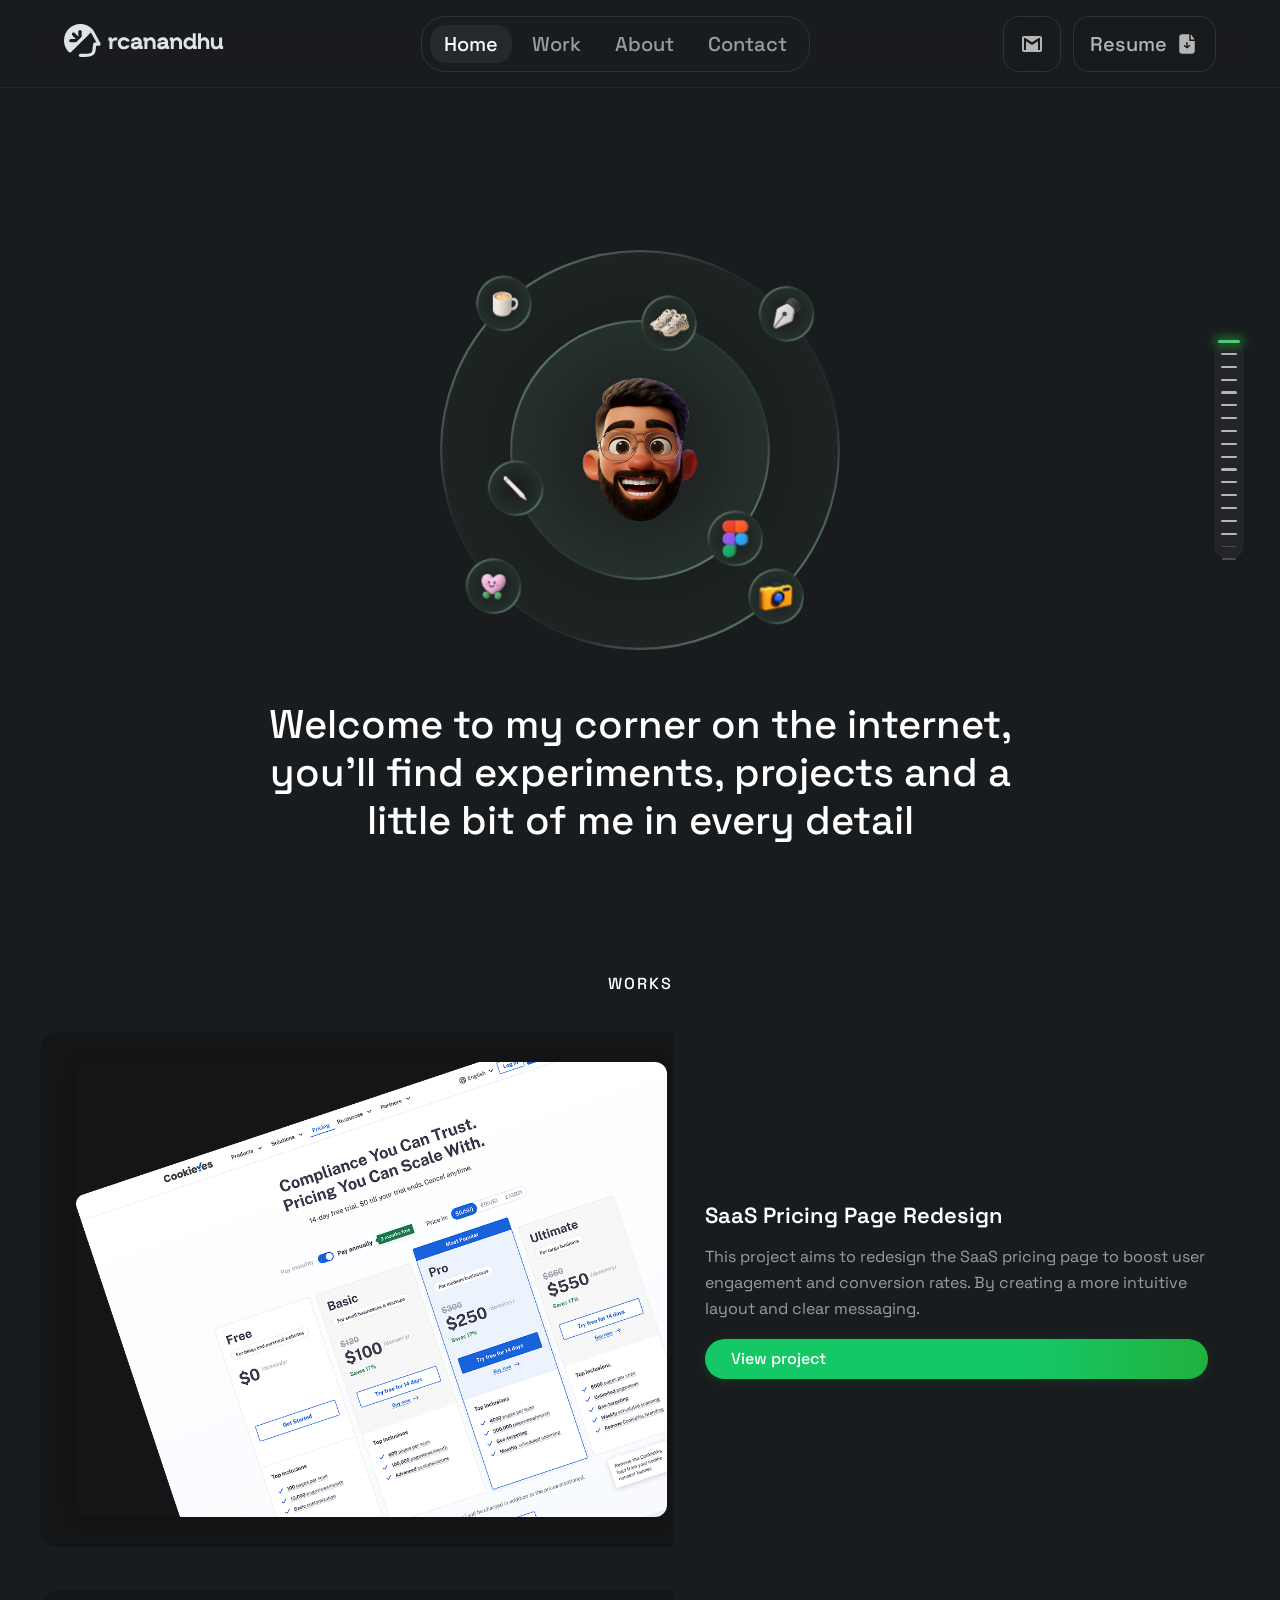
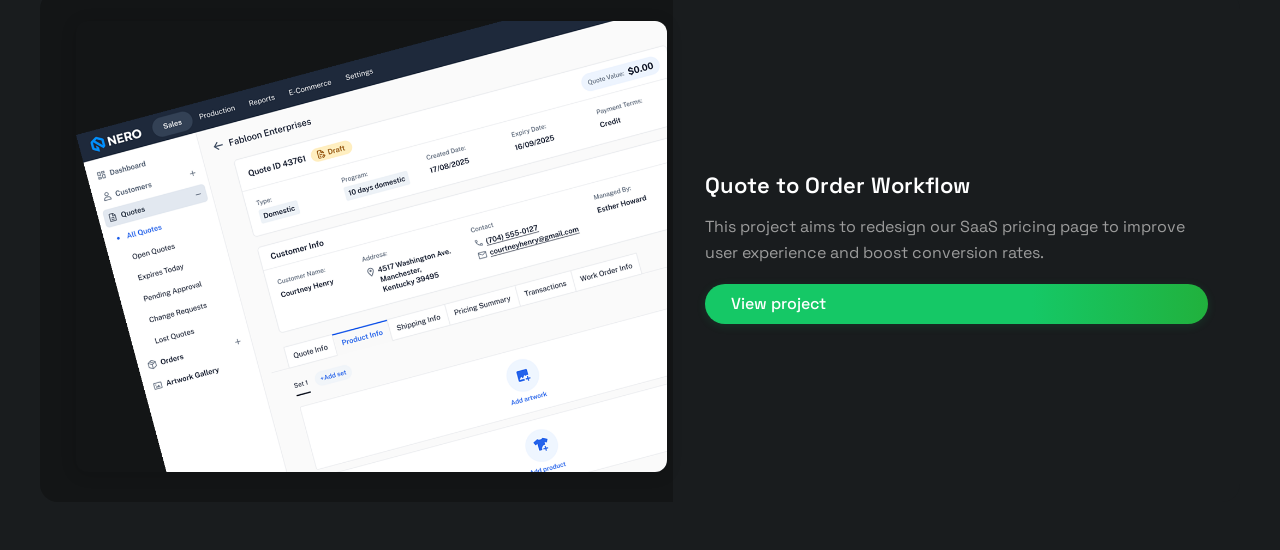
==== index.html @ 05fce49a "initial working setup" ====
<!DOCTYPE html>
<html lang="en">
<head>
  <meta charset="utf-8" />
  <meta name="viewport" content="width=device-width,initial-scale=1" />
  <title>rcanandhu — Portfolio</title>

  <!-- CSS -->
  <link rel="stylesheet" href="css/style.css" />

  <!-- Google Font: Space Grotesk -->
  <link rel="preconnect" href="https://fonts.googleapis.com">
  <link rel="preconnect" href="https://fonts.gstatic.com" crossorigin>
  <link href="https://fonts.googleapis.com/css2?family=Space+Grotesk:wght@400;500;600&display=swap" rel="stylesheet">
</head>
<body>

  <!-- NAVBAR -->
  <header class="navbar">
    <div class="container">
      <a class="logo" href="/" aria-label="rcanandhu homepage">
        <img src="assets/icons/logo.svg" alt="rcanandhu" class="logo-img">
      </a>

      <nav class="nav-group" aria-label="Main navigation">
        <a href="#" class="nav-item active" aria-current="page">Home</a>
        <a href="#" class="nav-item">Work</a>
        <a href="#" class="nav-item">About</a>
        <a href="#" class="nav-item">Contact</a>
      </nav>

      <div class="nav-actions">
        <a class="nav-action nav-mail" href="mailto:anandhurc@example.com" aria-label="Email me">
          <img src="assets/icons/mail.svg" alt="" class="nav-icon" aria-hidden="true">
        </a>

        <a class="nav-action btn-resume" href="assets/resume/Ananthu-Resume.pdf" download aria-label="Download resume">
          <span class="resume-text">Resume</span>
          <img src="assets/icons/download.svg" alt="" class="nav-icon" aria-hidden="true">
        </a>
      </div>
    </div>
  </header>

  <!-- HERO SECTION -->
<section class="hero">
 <!-- ORBIT SYSTEM -->
<div class="orbit-system">
  <div class="orbit-container">

    <!-- OUTER RING: 4 PILLS (CCW) -->
    <div class="orbit-rotator orbit-ccw" data-orbit="ccw">
      
      <!-- Designer -->
      <div class="pill pill-56" data-angle="0" data-tooltip="designer">
          <span class="icon-wrapper" data-size="46">
            <img src="assets/images/icon2.png" alt="designer">
          </span>
      </div>

      <!-- Photographer -->
      <div class="pill pill-56" data-angle="90" data-tooltip="photographer">
          <span class="icon-wrapper" data-size="48">
            <img src="assets/images/icon4.png" alt="photographer">
          </span>
      </div>

      <!-- Love -->
      <div class="pill pill-56" data-angle="180" data-tooltip="love">
          <span class="icon-wrapper" data-size="32">
            <img src="assets/images/icon5.png" alt="love">
          </span>
      </div>

      <!-- Coffee -->
      <div class="pill pill-56" data-angle="270" data-tooltip="coffee">
          <span class="icon-wrapper" data-size="38">
            <img src="assets/images/icon7.png" alt="coffee">
          </span>
      </div>

    </div>

    <!-- INNER RING: 3 PILLS (CW) -->
    <div class="orbit-rotator orbit-cw" data-orbit="cw">

      <!-- Figma -->
      <div class="pill pill-64" data-angle="0" data-tooltip="figma">
          <span class="icon-wrapper" data-size="52">
            <img src="assets/images/icon1.png" alt="figma">
          </span>
      </div>

      <!-- Artist -->
      <div class="pill pill-64" data-angle="120" data-tooltip="artist">
          <span class="icon-wrapper" data-size="31">
            <img src="assets/images/icon3.png" alt="artist">
          </span>
      </div>

      <!-- Traveller -->
      <div class="pill pill-64" data-angle="240" data-tooltip="traveller">
          <span class="icon-wrapper" data-size="44">
            <img src="assets/images/icon6.png" alt="traveller">
          </span>
      </div>

    </div>

    <!-- RINGS -->
    <div class="orbit-outer"></div>
    <div class="orbit-inner"></div>

    <!-- AVATAR -->
    <div class="avatar-wrapper">
      <img src="assets/images/avatar.png" alt="Rcanandhu" class="avatar">
    </div>

  </div>
</div>

  <!-- HERO TEXT -->
  <div class="hero-content">
    <h1>
      Welcome to my corner on the internet,<br />
      you’ll find experiments, projects and a<br />
      little bit of me in every detail
    </h1>
  </div>
</section>

<!-- WORKS SECTION -->
<section class="works-section" id="works">
  <h2 class="works-title">WORKS</h2>
  
  <div class="works-list">
    <!-- Work Card 1 -->
    <article class="work-card">
      <div class="work-card-image">
        <img src="assets/images/work-pricing.png" alt="SaaS Pricing Page Redesign" />
      </div>
      <div class="work-card-info">
        <h3 class="work-card-title">SaaS Pricing Page Redesign</h3>
        <p class="work-card-desc">This project aims to redesign the SaaS pricing page to boost user engagement and conversion rates. By creating a more intuitive layout and clear messaging.</p>
        <a href="#" class="work-card-link">View project</a>
      </div>
    </article>

    <!-- Work Card 2 -->
    <article class="work-card">
      <div class="work-card-image">
        <img src="assets/images/work-quote.png" alt="Quote to Order Workflow" />
      </div>
      <div class="work-card-info">
        <h3 class="work-card-title">Quote to Order Workflow</h3>
        <p class="work-card-desc">This project aims to redesign our SaaS pricing page to improve user experience and boost conversion rates.</p>
        <a href="#" class="work-card-link">View project</a>
      </div>
    </article>
  </div>
</section>

  <!-- Optional JS -->
  <script src="js/main.js"></script>
</body>

<div class="custom-scrollbar-float">
  <div class="scrollbar-track">
    <!-- Section markers (big) and minor ticks (small) will be injected here -->
    <div class="scrollbar-ticks"></div>
    <div class="scrollbar-thumb"></div>
  </div>
</div>

</html>
---- css/style.css ----
/* ========================================
   style1.css – FINAL: OUTWARD RISE + NO BOUNCE
   JS Orbit → CSS Adds 4px Radial Lift
   Updated: November 16, 2025
   ======================================== */

/* -------------------------
   RESET + ROOT
   ------------------------- */
   html {
    scroll-behavior: smooth;
}
*, *::before, *::after {
    box-sizing: border-box;
    margin: 0;
    padding: 0;
}

/* -------------------------
   ROOT – ADJUSTED SPACING
   ------------------------- */
:root {
    --bg-base: #191C1E;
    --nav-bg: rgba(25, 28, 30, 0.80);
    --nav-border: #25282C;
    --text-primary: #FAFAFA;
    --text-secondary: #9C9C9C;
    --accent-glow: rgba(100, 200, 255, 0.6);

    --header-height: 88px;
    
    /* SPACING TWEAKS */
    --orbit-top: 18vh;
    --hero-text-top: 62vh;
    
    --outer-ring-size: 400px;
    --inner-ring-size: 260px;
    --outer-radius: 200px;
    --inner-radius: 130px;
    --orbit-duration: 20s;
    --avatar-width: 118px;
    --avatar-height: 146px;
    --ease-out: cubic-bezier(0.25, 0.8, 0.25, 1);
}

@media (max-width: 720px) {
    :root {
        --outer-ring-size: 340px;
        --inner-ring-size: 210px;
        --outer-radius: 170px;
        --inner-radius: 105px;
        --header-height: 72px;
        --orbit-top: 14vh;
        --hero-text-top: 58vh;
    }
}

@media (prefers-reduced-motion: reduce) {
    *, *::before, *::after { animation: none !important; }
}

/* -------------------------
   GLOBALS
   ------------------------- */
html, body {
    min-height: 100%;
    background: #191C1E;
    color: #FAFAFA;   /* Or use your preferred text color */
    font-family: "Space Grotesk", system-ui, sans-serif;
    line-height: 1.5;
}

.container {
    width: min(90%, 1200px);
    margin: 0 auto;
}

/* -------------------------
   NAVBAR (unchanged)
   ------------------------- */
header.navbar {
    position: fixed;
    top: 0;
    left: 0;
    width: 100vw;
    height: var(--header-height, 88px);
    z-index: 3000;
}
    /* No background color here! Only the pseudo below */

header.navbar::before {
    content: "";
    position: absolute;
    inset: 0;  /* top:0; left:0; right:0; bottom:0 */
    background: rgba(25, 28, 30, 0.8);
    -webkit-backdrop-filter: blur(10px);
    backdrop-filter: blur(10px);
    border-bottom: 1px solid #25282C;
    pointer-events: none;
    z-index: -1;
}

header.navbar > * { position: relative; z-index: 1; }
header.navbar .container {
    display: flex; align-items: center; justify-content: space-between;
    gap: 16px; height: 100%;
}

.logo-img { width: 163px; height: 33px; object-fit: contain; }
.logo-img:hover { transform: scale(1.05); }
.nav-group { display: flex; align-items: center; gap: 6px; height: 56px;
             padding: 8px; background: var(--bg-base); border: 1px solid #2F3237;
             border-radius: 24px; }
.nav-item { display: inline-flex; align-items: center; justify-content: center;
            height: 100%; padding: 0 14px; border-radius: 16px;
            font-size: 20px; font-weight: 500; color: var(--text-secondary);
            text-decoration: none; transition: all .18s var(--ease-out); }
.nav-item:hover, .nav-item:focus-visible { background: #25282D; color: var(--text-primary); }
.nav-item.active { background: #25282D; color: var(--text-primary); }
.nav-actions { display: flex; gap: 12px; }
.nav-action, .btn-resume { display: inline-flex; align-items: center; gap: 8px;
                          background: rgba(25,28,30,.65); border: 1px solid #2F3237;
                          border-radius: 16px; padding: 12px 16px; color: var(--text-primary);
                          text-decoration: none; transition: all .15s; }
.nav-action:hover, .btn-resume:hover { background: #25282D; }
.nav-icon { width: 24px; height: 24px; }
.resume-text { font-size: 20px; font-weight: 500; color: #B5B5B5; }

@media (max-width: 720px) {
    .logo-img { width: 130px; height: 26px; }
    .nav-group { height: 36px; padding: 6px; border-radius: 16px; }
    .nav-item { font-size: 18px; padding: 0 12px; }
    .nav-icon { width: 20px; height: 20px; }
}

/* -------------------------
   HERO
   ------------------------- */
.hero {
    height: 100vh;
    position: relative;
    display: flex;
    flex-direction: column;
    justify-content: center;
    align-items: center;
    background: #191C1E url('../assets/images/hero-bg-noise.png') center/cover no-repeat;
    padding-top: var(--header-height);
    overflow: hidden;
    z-index: 100;
}
.hero::before {
    content: ""; position: absolute; inset: 0;
    background: radial-gradient(circle at center, transparent 20%, #191C1E 100%);
    pointer-events: none; z-index: 1;
}

.hero-content {
    position: relative;
    z-index: 80;
    max-width: 900px;
    padding: 0 12px;
    text-align: center;
    margin-top: var(--hero-text-top);
}
.hero-content h1 {
    font-size: 40px;
    font-weight: 500;
    line-height: 1.2;
    color: #fff;
}
@media (max-width: 720px) {
    .hero-content h1 { font-size: 28px; line-height: 1.25; }
}

/* -------------------------
   ORBIT SYSTEM
   ------------------------- */
.orbit-system {
    position: absolute;
    left: 50%;
    top: calc(var(--orbit-top) + var(--header-height));
    transform: translateX(-50%);
    width: min(720px, 80vw);
    height: var(--outer-ring-size);
    pointer-events: none;
    z-index: 2;
}

.orbit-container {
    position: relative;
    width: var(--outer-ring-size);
    height: var(--outer-ring-size);
    margin: 0 auto;
    transform: translateZ(0);
}

/* RINGS */
.orbit-outer, .orbit-inner {
    position: absolute;
    left: 50%;
    top: 50%;
    transform: translate(-50%, -50%);
    pointer-events: none;
    z-index: 10;
}
.orbit-outer {
    width: var(--outer-ring-size);
    height: var(--outer-ring-size);
    background: url("../assets/svg/orbit-outer.svg") center/contain no-repeat;
}
.orbit-inner {
    width: var(--inner-ring-size);
    height: var(--inner-ring-size);
    background: url("../assets/svg/orbit-inner.svg") center/contain no-repeat;
}

.orbit-rotator {
    position: absolute;
    inset: 0;
    z-index: 20;
}

/* PILLS – ORBIT + OUTWARD RAISE */
.pill {
    --size: 56px;
    width: var(--size);
    height: var(--size);
    border-radius: 50%;
    background: url("../assets/svg/orbit-pill.svg") center/contain no-repeat;
    position: absolute;
    top: 50%;
    left: 50%;
    transform: translate(-50%, -50%);
    pointer-events: auto;
    z-index: 30;
    will-change: transform, filter;
    backface-visibility: hidden;
    transition: 
        transform 0.35s cubic-bezier(0.25, 0.8, 0.25, 1),
        box-shadow 0.3s ease;
}

/* HOVER: 4px OUTWARD RAISE — CSS WINS WITH !IMPORTANT */
.pill:hover {
    /* Use box-shadow for a smoother glow (no banding) */
    box-shadow: 0 0 16px 4px rgba(37, 120, 60, 0.6);
    z-index: 40;
}

/* ICON WRAPPER – CENTERED */
.icon-wrapper {
    position: absolute;
    inset: 0;
    display: flex;
    align-items: center;
    justify-content: center;
    pointer-events: none;
    transition: transform 0.35s cubic-bezier(0.25, 0.8, 0.25, 1);
}

.icon-wrapper img {
    max-width: calc(var(--icon-size, 40) * 1px);
    max-height: calc(var(--icon-size, 40) * 1px);
    width: auto;
    height: auto;
    object-fit: contain;
}

.icon-wrapper[data-size="31"] img {
    width: 36px !important;
    height: 31px !important;
}

/* Tooltip styles: stays on top and upright, no glow */
.pill::before {
    content: attr(data-tooltip);
    position: absolute;
    bottom: 100%;
    margin-bottom: 8px;
    left: 50%;
    transform: translateX(-50%) translateY(10px) rotate(0deg) !important;
    background: #25783C;
    color: #fff;
    font-size: 13px;
    font-weight: 600;
    padding: 8px 14px;
    border-radius: 12px;
    filter: none !important;   /* Remove banded glow on tooltip */
    box-shadow: none !important;
    white-space: nowrap;
    opacity: 0;
    visibility: hidden;
    pointer-events: none;
    transition: opacity 0.3s ease, transform 0.3s ease;
    z-index: 50;
    text-transform: capitalize;
    transform-origin: center bottom;
}

.pill::after {
    content: '';
    position: absolute;
    bottom: 110%;
    left: 50%;
    transform: translateX(-50%) translateY(10px);
    border: 7px solid transparent;
    border-top-color: #25783C;
    opacity: 0;
    visibility: hidden;
    transition: opacity 0.3s ease;
}

.pill:hover::before {
    opacity: 1;
    visibility: visible;
    transform: translateX(-50%) translateY(-6px) rotate(0deg) !important;
}
.pill:hover::after {
    opacity: 1;
    visibility: visible;
    transform: translateX(-50%) translateY(-6px) rotate(0deg);
}

/* GPU */
.pill,
.icon-wrapper,
.orbit-container {
    transform: translateZ(0);
}

/* AVATAR */
.avatar-wrapper {
    position: absolute;
    left: 50%;
    top: 50%;
    transform: translate(-50%, -50%);
    width: var(--avatar-width);
    height: var(--avatar-height);
    z-index: 50;
    pointer-events: auto;
}
.avatar {
    width: 100%;
    height: 100%;
    object-fit: contain;
    border-radius: 50%;
}

/* RESPONSIVE */
@media (max-width: 720px) {
    .orbit-system { top: calc(var(--orbit-top) + var(--header-height)); }
    .pill-64 { --size: 56px; }
    .pill-56 { --size: 48px; }
}

/* Works Section */
.works-section {
  background: #191C1E;
  max-width: 1200px;
  margin: 0 auto;
  padding: 72px 0 48px 0;
}
.works-title {
  text-align: center;
  color: #fff;
  font-size: 16px;
  font-weight: 500;
  letter-spacing: 2px;
  margin-bottom: 36px;
}
.works-list {
  display: flex;
  flex-direction: column;
  gap: 44px;
}
.work-card {
  display: flex;
  background: rgba(25, 28, 30, 0.8);
  border-radius: 18px;
  overflow: hidden;
  box-sizing: border-box;
}
.work-card-image {
  flex: 1.2 1 0;
  min-width: 0;
  display: flex;
  align-items: center;
  justify-content: center;
  background: #131516;
  padding: 30px 0 30px 30px;
}
.work-card-image img {
  max-width: 98%;
  height: auto;
  border-radius: 12px;
  box-shadow: 0 2px 16px 0 rgba(0,0,0,0.16);
}
.work-card-info {
  flex: 1 1 0;
  display: flex;
  flex-direction: column;
  justify-content: center;
  padding: 0 32px;
}
.work-card-title {
  color: #fff;
  font-size: 22px;
  font-weight: 600;
  margin-bottom: 12px;
}
.work-card-desc {
  font-size: 16px;
  color: #9C9C9C;
  margin-bottom: 18px;
  line-height: 1.6;
}
.work-card-link {
  display: inline-block;
  padding: 8px 26px;
  background: linear-gradient(90deg, #15c866 65%, #21b13d 100%);
  color: #fff;
  font-size: 16px;
  font-weight: 500;
  border-radius: 100px;
  text-decoration: none;
  transition: box-shadow 0.2s, background 0.2s;
  box-shadow: 0 2px 10px 0 rgba(21, 200, 102, 0.14);
}
.work-card-link:hover, .work-card-link:focus {
  background: linear-gradient(90deg, #21b13d 65%, #15c866 100%);
  box-shadow: 0 0 20px 0 rgba(21, 200, 102, 0.26);
}

@media (max-width: 900px) {
  .works-section { padding: 44px 0 32px 0; }
  .works-list { gap: 28px; }
  .work-card-info { padding: 0 18px; }
  .work-card-title { font-size: 19px; }
  .work-card-desc { font-size: 15px; }
}

@media (max-width: 720px) {
  .works-list { gap: 20px; }
  .work-card {
    flex-direction: column;
    border-radius: 12px;
  }
  .work-card-image {
    padding: 18px 18px 0 18px;
  }
  .work-card-image img {
    border-radius: 10px;
  }
  .work-card-info {
    padding: 20px 16px 20px 16px;
  }
}

body {
    scrollbar-width: none; /* Hide on Firefox */
    -ms-overflow-style: none;  /* IE 10+ */
}
body::-webkit-scrollbar {
    display: none; /* Hide default for Chrome/Safari */
}
.custom-scrollbar-float {
  position: fixed;
  right: 36px;
  top: 50%;
  transform: translateY(-50%);
  width: 30px;
  height: 220px;
  opacity: 0;
  pointer-events: none;
  z-index: 9999;
  transition: opacity 0.35s;
  display: flex;
  align-items: center;
  justify-content: center;
}

.custom-scrollbar-float.active {
  opacity: 1;
  pointer-events: auto;
}

.scrollbar-track {
  background: #232427;
  width: 30px;
  height: 100%;
  border-radius: 15px;
  position: relative;
  box-shadow: 0 2px 12px rgba(0,0,0,0.10);
  display: flex;
  align-items: center;
  justify-content: center;
}

.scrollbar-ticks {
  position: absolute;
  left: 50%;
  top: 0; bottom: 0;
  width: 100%;
  transform: translateX(-50%);
  height: 100%;
  display: flex;
  flex-direction: column;
  justify-content: space-between;
  z-index: 1;
  pointer-events: none;
}

.tick {
  margin: 0 auto;
  border-radius: 2px;
  background: #B5B5B5; /* default, will be replaced by .content below */
}

.tick.section {
  width: 16px;
  height: 2.2px;
  background: #B5B5B5;
}

.tick.content {
  width: 14px;
  height: 1.9px;
  background: #4D4D4D;
}

.scrollbar-thumb {
  position: absolute;
  left: 4px;
  width: 22px;
  height: 3px;
  background: #4ECB74;
  border-radius: 4px;
  top: 0;
  z-index: 2;
  box-shadow: 0 0 8px 4px #1D6332;
  transition: top 0.15s cubic-bezier(0.25, 0.8, 0.25, 1);
  pointer-events: none;
}
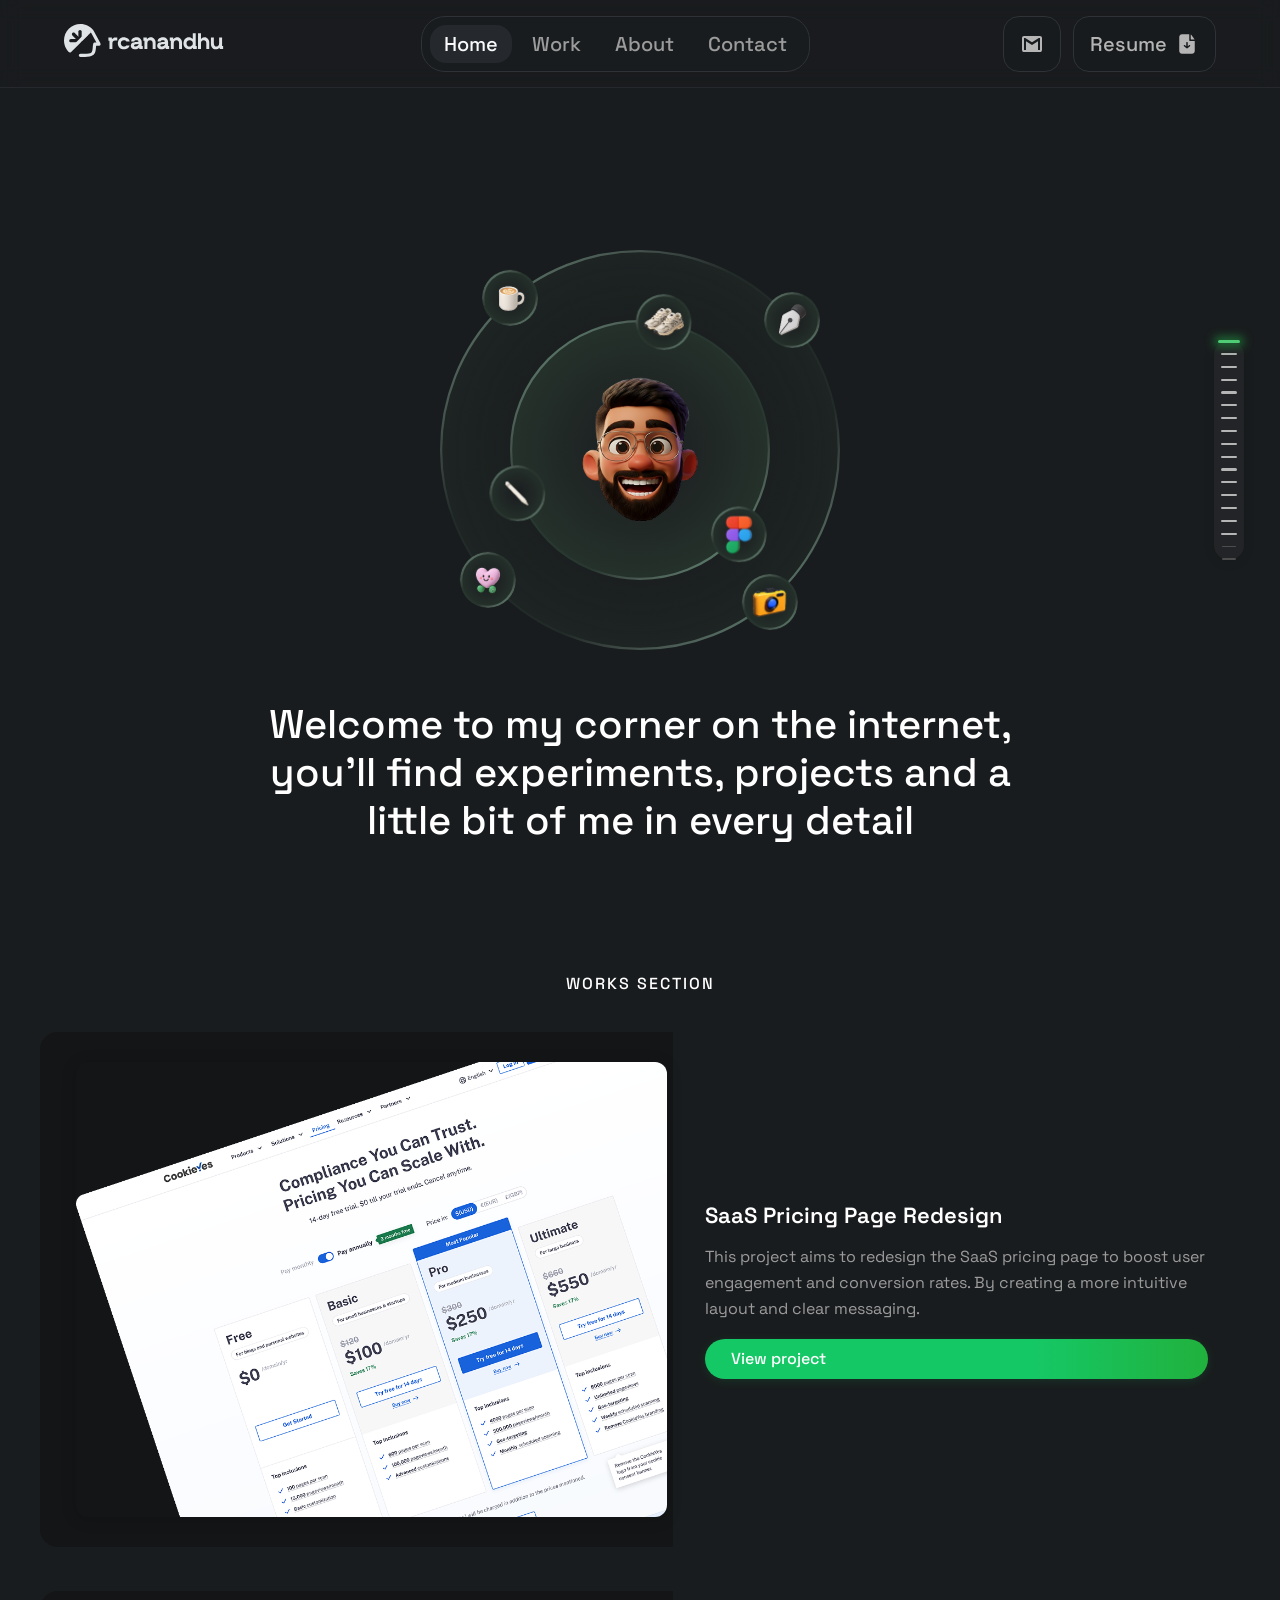
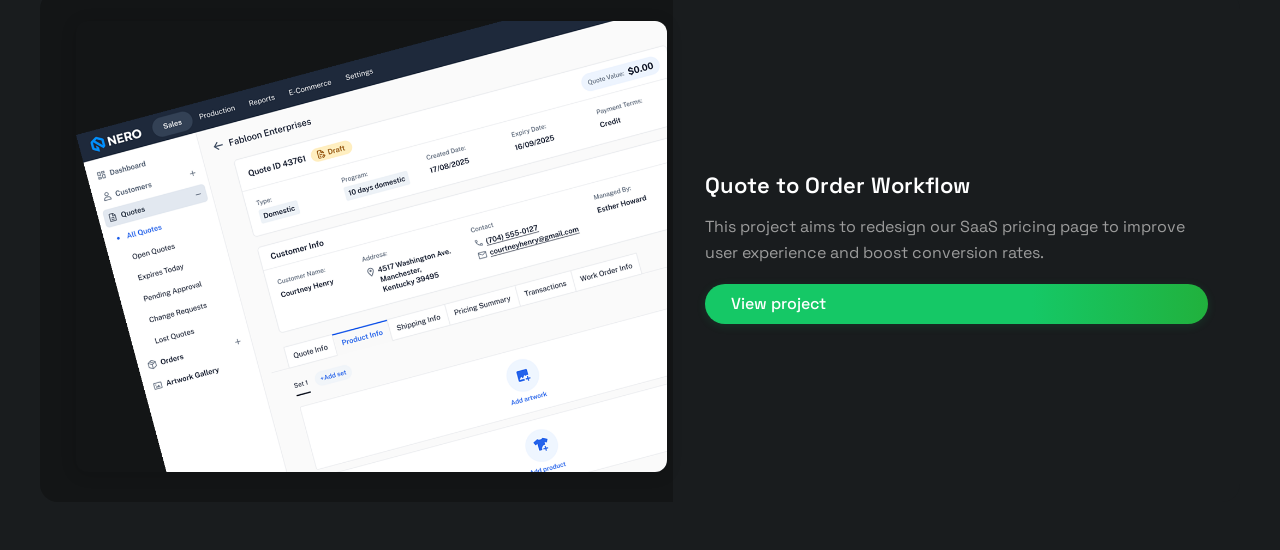
==== commit 529cf93f: "initial workSection" ====
--- a/index.html
+++ b/index.html
@@ -131,7 +131,7 @@
 
 <!-- WORKS SECTION -->
 <section class="works-section" id="works">
-  <h2 class="works-title">WORKS</h2>
+  <h2 class="works-title">WORKS SECTION</h2>
   
   <div class="works-list">
     <!-- Work Card 1 -->
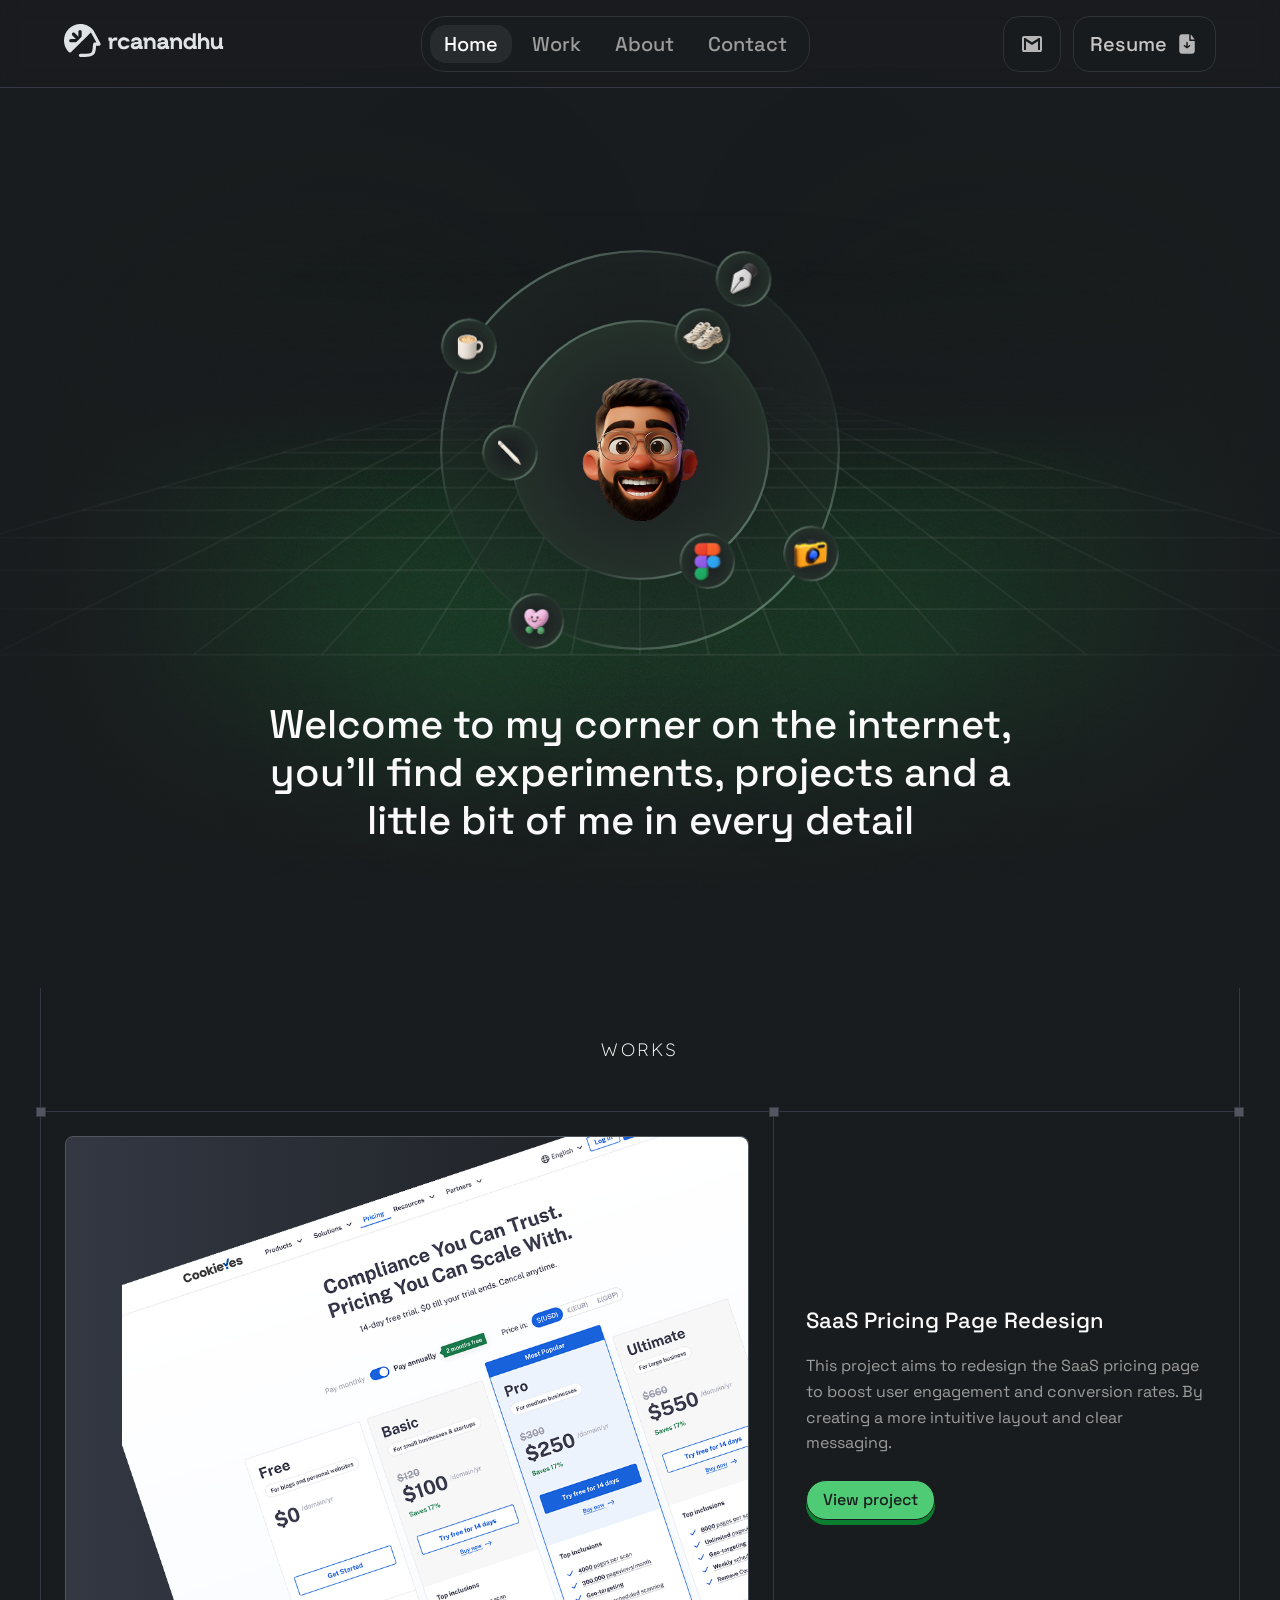
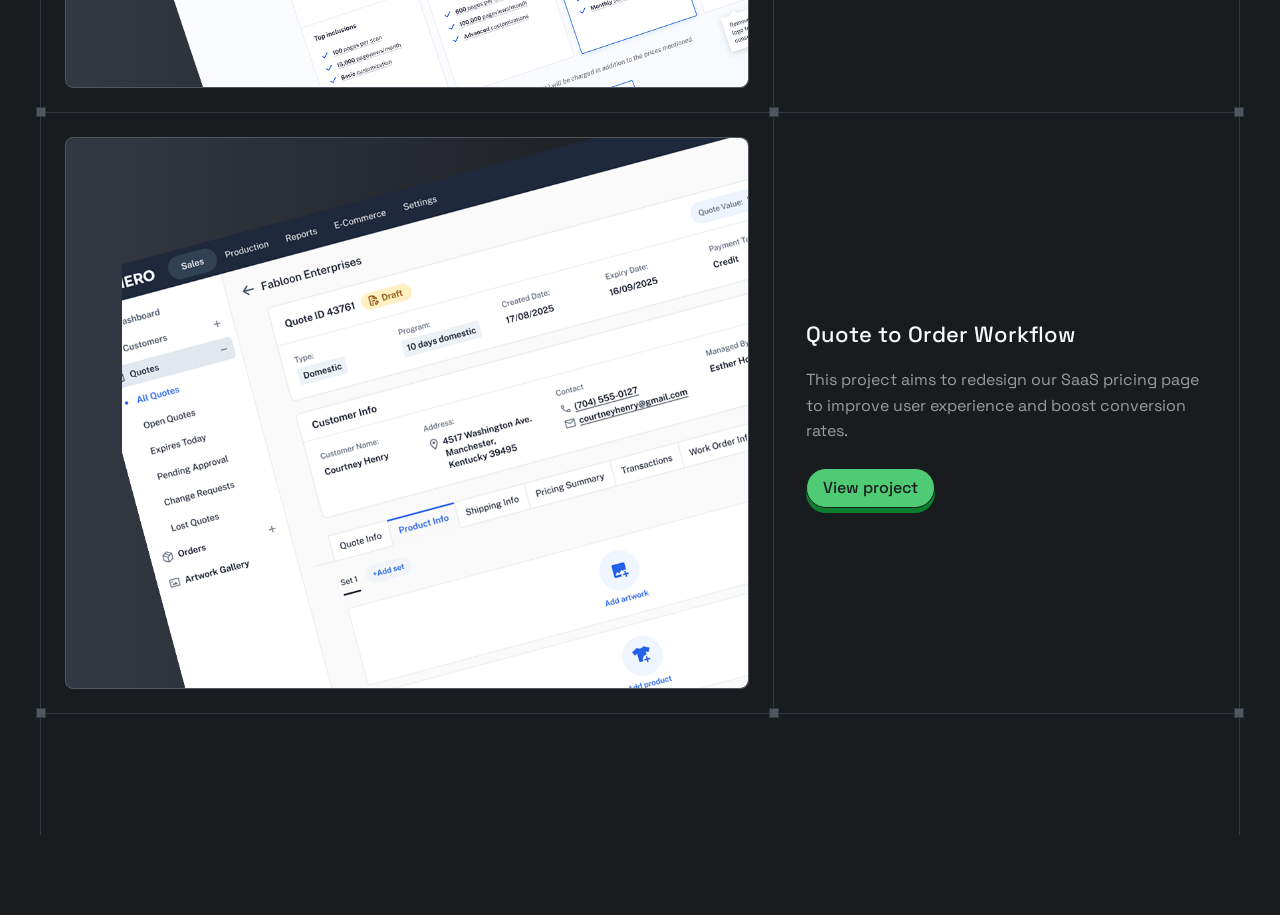
==== commit 1869580c: "workSection styling  updates" ====
--- a/index.html
+++ b/index.html
@@ -12,6 +12,7 @@
   <link rel="preconnect" href="https://fonts.googleapis.com">
   <link rel="preconnect" href="https://fonts.gstatic.com" crossorigin>
   <link href="https://fonts.googleapis.com/css2?family=Space+Grotesk:wght@400;500;600&display=swap" rel="stylesheet">
+  <link href="https://fonts.googleapis.com/css2?family=Lexend:wght@400&display=swap" rel="stylesheet">
 </head>
 <body>
 
@@ -131,34 +132,60 @@
 
 <!-- WORKS SECTION -->
 <section class="works-section" id="works">
-  <h2 class="works-title">WORKS SECTION</h2>
+  <div class="works-title-container">
+    <h2 class="works-title">WORKS</h2>
+  </div>
   
-  <div class="works-list">
-    <!-- Work Card 1 -->
-    <article class="work-card">
-      <div class="work-card-image">
-        <img src="assets/images/work-pricing.png" alt="SaaS Pricing Page Redesign" />
-      </div>
-      <div class="work-card-info">
+  <!-- Work Card 1 (full ornaments) -->
+  <div class="works-card-wrapper">
+    <span class="works-ornament-square top-left"></span>
+    <span class="works-ornament-square top-right"></span>
+    <span class="works-ornament-square top-joint"></span>
+    <span class="works-ornament-square bottom-left"></span>
+    <span class="works-ornament-square bottom-right"></span>
+    <span class="works-ornament-square bottom-joint"></span>
+    
+     <div class="work-card-img-container">
+      <div class="work-card-img-padding">
+        <div class="work-card-image">
+        <img src="assets/images/work-pricing.png" alt="Quote to Order Workflow" />
+        </div>
+      </div>
+    </div>
+    
+    <div class="work-card-info-container">
+      <div class="work-card-text">
         <h3 class="work-card-title">SaaS Pricing Page Redesign</h3>
         <p class="work-card-desc">This project aims to redesign the SaaS pricing page to boost user engagement and conversion rates. By creating a more intuitive layout and clear messaging.</p>
-        <a href="#" class="work-card-link">View project</a>
-      </div>
-    </article>
-
-    <!-- Work Card 2 -->
-    <article class="work-card">
-      <div class="work-card-image">
+      </div>
+      <a href="#" class="work-card-link">View project</a>
+    </div>
+  </div>
+  
+  <!-- Work Card 2 (only bottom ornaments as per your instructions) -->
+  <div class="works-card-wrapper">
+    <span class="works-ornament-square bottom-left"></span>
+    <span class="works-ornament-square bottom-right"></span>
+    <span class="works-ornament-square bottom-joint"></span>
+    
+    <div class="work-card-img-container">
+      <div class="work-card-img-padding">
+        <div class="work-card-image">
         <img src="assets/images/work-quote.png" alt="Quote to Order Workflow" />
-      </div>
-      <div class="work-card-info">
+        </div>
+      </div>
+    </div>
+    
+    <div class="work-card-info-container">
+      <div class="work-card-text">
         <h3 class="work-card-title">Quote to Order Workflow</h3>
         <p class="work-card-desc">This project aims to redesign our SaaS pricing page to improve user experience and boost conversion rates.</p>
-        <a href="#" class="work-card-link">View project</a>
-      </div>
-    </article>
-  </div>
-</section>
+      </div>
+      <a href="#" class="work-card-link">View project</a>
+    </div>
+  </div>
+
+  <div class="works-end-border"></div>
 
   <!-- Optional JS -->
   <script src="js/main.js"></script>
--- a/css/style.css
+++ b/css/style.css
@@ -1,13 +1,12 @@
 /* ========================================
-   style1.css – FINAL: OUTWARD RISE + NO BOUNCE
-   JS Orbit → CSS Adds 4px Radial Lift
-   Updated: November 16, 2025
+   style1.css – FINAL: FOUNDATION WITH TOKENS
+   Color system integrated into all UI elements
    ======================================== */
 
 /* -------------------------
    RESET + ROOT
    ------------------------- */
-   html {
+html {
     scroll-behavior: smooth;
 }
 *, *::before, *::after {
@@ -17,32 +16,83 @@
 }
 
 /* -------------------------
-   ROOT – ADJUSTED SPACING
+   COLOR SYSTEM – TOKENS
    ------------------------- */
 :root {
-    --bg-base: #191C1E;
-    --nav-bg: rgba(25, 28, 30, 0.80);
-    --nav-border: #25282C;
-    --text-primary: #FAFAFA;
-    --text-secondary: #9C9C9C;
-    --accent-glow: rgba(100, 200, 255, 0.6);
-
-    --header-height: 88px;
-    
-    /* SPACING TWEAKS */
-    --orbit-top: 18vh;
-    --hero-text-top: 62vh;
-    
-    --outer-ring-size: 400px;
-    --inner-ring-size: 260px;
-    --outer-radius: 200px;
-    --inner-radius: 130px;
-    --orbit-duration: 20s;
-    --avatar-width: 118px;
-    --avatar-height: 146px;
-    --ease-out: cubic-bezier(0.25, 0.8, 0.25, 1);
-}
-
+  /* NEUTRAL PALETTE */
+  --neutral-900: #191C1E;
+  --neutral-800: #1E2224;
+  --neutral-700: #272B2E;
+  --neutral-600: #2E3236;
+  --neutral-550: #31353F;
+  --neutral-500: #333843;
+  --neutral-400: #3A3E48;
+  --neutral-300: #52565E;
+  --neutral-200: #9C9C9C;
+  --neutral-150: #C7C7C7;
+  --neutral-50:  #FAFAFA;
+
+  /* GREEN/ACCENT SCALE */
+  --green-700: #0B7F2F;
+  --green-600: #2AB55E;
+  --green-500: #4ECB74;
+  --green-400: #6DD388;
+  --green-300: #9AE4B0;
+
+  /* SEMANTIC COLOR ROLES */
+  --color-surface:       var(--neutral-900);
+  --color-card:          var(--neutral-800);
+  --color-nav-active:    var(--neutral-700);
+  --color-hover:         var(--neutral-700);
+  --color-ornament:      var(--neutral-700);
+  --color-ornament-alt:  var(--neutral-300);
+
+  --color-text-primary:   var(--neutral-50);
+  --color-text-secondary: var(--neutral-200);
+  --color-text-tertiary:  var(--neutral-300);
+
+  --color-accent:          var(--green-500);
+  --color-accent-active:   var(--green-600);
+  --color-accent-hover:    var(--green-400);
+  --color-accent-shadow:   var(--green-700);
+  --color-accent-border:   var(--neutral-900);
+  --color-accent-text:     var(--neutral-900);
+
+  --color-divider:         var(--neutral-600);
+  --color-border:          var(--neutral-500);
+  --color-border-card:     var(--neutral-500);
+  --color-border-card-light: var(--neutral-300);
+
+  /* UI ELEMENTS */
+  --scrollbar-bg:           var(--neutral-700);
+  --scrollbar-tick-large:   var(--neutral-150);
+  --scrollbar-tick-small:   var(--neutral-300);
+  --scrollbar-thumb:        var(--color-accent);
+
+  --tooltip-bg:             var(--neutral-700);
+
+  /* GRADIENTS */
+  --gradient-main: linear-gradient(90deg, #333843 0%, #191C1E 100%);
+
+  /* SHADOWS */
+  --shadow-button:           0px 5px 0px 0px var(--color-accent-shadow); 
+  --shadow-tooltip:          0px 0px 12px 0px rgba(25,28,30,0.7);
+  --shadow-scrollbar-thumb:  0px 0px 4px 0px var(--green-700);
+
+  /* MISC */
+  --accent-glow: rgba(100, 200, 255, 0.6);
+  --header-height: 88px;
+  --orbit-top: 18vh;
+  --hero-text-top: 62vh;
+  --outer-ring-size: 400px;
+  --inner-ring-size: 260px;
+  --outer-radius: 200px;
+  --inner-radius: 130px;
+  --orbit-duration: 20s;
+  --avatar-width: 118px;
+  --avatar-height: 146px;
+  --ease-out: cubic-bezier(0.25, 0.8, 0.25, 1);
+}
 @media (max-width: 720px) {
     :root {
         --outer-ring-size: 340px;
@@ -54,7 +104,6 @@
         --hero-text-top: 58vh;
     }
 }
-
 @media (prefers-reduced-motion: reduce) {
     *, *::before, *::after { animation: none !important; }
 }
@@ -64,73 +113,124 @@
    ------------------------- */
 html, body {
     min-height: 100%;
-    background: #191C1E;
-    color: #FAFAFA;   /* Or use your preferred text color */
+    background: var(--color-surface);
+    color: var(--color-text-primary);
     font-family: "Space Grotesk", system-ui, sans-serif;
     line-height: 1.5;
 }
-
 .container {
     width: min(90%, 1200px);
     margin: 0 auto;
 }
 
 /* -------------------------
-   NAVBAR (unchanged)
+   PRIMARY BUTTON
+   ------------------------- */
+.button-primary {
+  background: var(--color-accent-active);
+  color: var(--color-accent-text);
+  border: 1.5px solid var(--color-accent-border);
+  box-shadow: var(--shadow-button);
+  transition: background 0.2s var(--ease-out), box-shadow 0.2s var(--ease-out), border-color 0.2s var(--ease-out);
+}
+.button-primary:hover,
+.button-primary:focus {
+  background: var(--color-accent-hover);
+  color: var(--color-accent-text);
+  border-color: var(--color-accent-border);
+  box-shadow: var(--shadow-button);
+}
+
+/* -------------------------
+   NAVBAR
    ------------------------- */
 header.navbar {
     position: fixed;
     top: 0;
     left: 0;
     width: 100vw;
-    height: var(--header-height, 88px);
+    height: var(--header-height);
     z-index: 3000;
 }
-    /* No background color here! Only the pseudo below */
-
 header.navbar::before {
     content: "";
     position: absolute;
-    inset: 0;  /* top:0; left:0; right:0; bottom:0 */
+    inset: 0;
     background: rgba(25, 28, 30, 0.8);
+    backdrop-filter: blur(10px);
     -webkit-backdrop-filter: blur(10px);
-    backdrop-filter: blur(10px);
-    border-bottom: 1px solid #25282C;
+    border-bottom: 1px solid var(--color-border);
     pointer-events: none;
     z-index: -1;
 }
-
 header.navbar > * { position: relative; z-index: 1; }
 header.navbar .container {
-    display: flex; align-items: center; justify-content: space-between;
-    gap: 16px; height: 100%;
-}
-
+    display: flex; 
+    align-items: center; 
+    justify-content: space-between;
+    gap: 16px; 
+    height: 100%;
+}
 .logo-img { width: 163px; height: 33px; object-fit: contain; }
 .logo-img:hover { transform: scale(1.05); }
-.nav-group { display: flex; align-items: center; gap: 6px; height: 56px;
-             padding: 8px; background: var(--bg-base); border: 1px solid #2F3237;
-             border-radius: 24px; }
-.nav-item { display: inline-flex; align-items: center; justify-content: center;
-            height: 100%; padding: 0 14px; border-radius: 16px;
-            font-size: 20px; font-weight: 500; color: var(--text-secondary);
-            text-decoration: none; transition: all .18s var(--ease-out); }
-.nav-item:hover, .nav-item:focus-visible { background: #25282D; color: var(--text-primary); }
-.nav-item.active { background: #25282D; color: var(--text-primary); }
-.nav-actions { display: flex; gap: 12px; }
-.nav-action, .btn-resume { display: inline-flex; align-items: center; gap: 8px;
-                          background: rgba(25,28,30,.65); border: 1px solid #2F3237;
-                          border-radius: 16px; padding: 12px 16px; color: var(--text-primary);
-                          text-decoration: none; transition: all .15s; }
-.nav-action:hover, .btn-resume:hover { background: #25282D; }
+
+/* Nav styles */
+.nav-group {
+  display: flex; 
+  align-items: center; 
+  gap: 6px; 
+  height: 56px; 
+  padding: 8px; 
+  background: var(--color-surface); 
+  border: 1px solid #2F3237; 
+  border-radius: 24px;
+}
+.nav-item {
+  display: inline-flex;
+  align-items: center;
+  justify-content: center;
+  height: 100%;
+  padding: 0 14px;
+  border-radius: 16px;
+  font-size: 20px;
+  font-weight: 500;
+  color: var(--color-text-secondary);
+  text-decoration: none;
+  background: transparent;
+  transition: background 0.18s var(--ease-out), color 0.18s var(--ease-out);
+}
+.nav-item:hover,
+.nav-item:focus-visible {
+  background: var(--color-hover) !important;
+  color: var(--color-text-secondary);
+}
+.nav-item.active {
+  background: var(--color-hover) !important;
+  color: var(--color-text-primary);
+}
+.nav-actions {
+  display: flex;
+  gap: 12px;
+}
+.nav-action, .btn-resume {
+  display: inline-flex;
+  align-items: center;
+  gap: 8px;
+  background: rgba(25,28,30,.65);
+  border: 1px solid #2F3237;
+  border-radius: 16px;
+  padding: 12px 16px;
+  color: var(--color-text-primary);
+  text-decoration: none;
+  transition: all .15s;
+}
+.nav-action:hover, .btn-resume:hover { background: var(--color-hover); }
 .nav-icon { width: 24px; height: 24px; }
-.resume-text { font-size: 20px; font-weight: 500; color: #B5B5B5; }
-
+.resume-text { font-size: 20px; font-weight: 500; color: var(--neutral-150); }
 @media (max-width: 720px) {
-    .logo-img { width: 130px; height: 26px; }
-    .nav-group { height: 36px; padding: 6px; border-radius: 16px; }
-    .nav-item { font-size: 18px; padding: 0 12px; }
-    .nav-icon { width: 20px; height: 20px; }
+  .nav-group { height: 36px; padding: 6px; border-radius: 16px; }
+  .nav-item { font-size: 18px; padding: 0 12px; }
+  .nav-icon { width: 20px; height: 20px; }
 }
 
 /* -------------------------
@@ -143,17 +243,19 @@
     flex-direction: column;
     justify-content: center;
     align-items: center;
-    background: #191C1E url('../assets/images/hero-bg-noise.png') center/cover no-repeat;
+    background: var(--color-surface) url('../assets/images/hero-bg-noise.svg') center/cover no-repeat;
     padding-top: var(--header-height);
     overflow: hidden;
     z-index: 100;
 }
 .hero::before {
-    content: ""; position: absolute; inset: 0;
-    background: radial-gradient(circle at center, transparent 20%, #191C1E 100%);
-    pointer-events: none; z-index: 1;
-}
-
+    content: "";
+    position: absolute;
+    inset: 0;
+    background: radial-gradient(circle at center, transparent 20%, var(--color-surface) 100%);
+    pointer-events: none;
+    z-index: 1;
+}
 .hero-content {
     position: relative;
     z-index: 80;
@@ -166,7 +268,7 @@
     font-size: 40px;
     font-weight: 500;
     line-height: 1.2;
-    color: #fff;
+    color: var(--color-text-primary);
 }
 @media (max-width: 720px) {
     .hero-content h1 { font-size: 28px; line-height: 1.25; }
@@ -185,7 +287,6 @@
     pointer-events: none;
     z-index: 2;
 }
-
 .orbit-container {
     position: relative;
     width: var(--outer-ring-size);
@@ -193,8 +294,6 @@
     margin: 0 auto;
     transform: translateZ(0);
 }
-
-/* RINGS */
 .orbit-outer, .orbit-inner {
     position: absolute;
     left: 50%;
@@ -213,14 +312,47 @@
     height: var(--inner-ring-size);
     background: url("../assets/svg/orbit-inner.svg") center/contain no-repeat;
 }
-
 .orbit-rotator {
     position: absolute;
     inset: 0;
     z-index: 20;
 }
-
-/* PILLS – ORBIT + OUTWARD RAISE */
+.orbit-tooltip {
+  position: absolute;
+  left: 50%;
+  bottom: calc(100% + 8px); /* Shows above icon by 8px, or tweak if needed */
+  transform: translateX(-50%);
+  min-width: 44px;
+  max-width: 260px;
+  height: 36px;
+  padding: 0 8px;
+  display: flex;
+  align-items: center;
+  justify-content: center;
+  background: var(--tooltip-bg);
+  color: var(--color-text-primary);
+  font-size: 20px;
+  font-weight: 400;
+  line-height: 1;
+  border-radius: 8px 8px 8px 8px/8px 8px 4px 4px;
+  box-shadow: 0 4px 22px 0 rgba(25,28,30,0.20);
+  z-index: 1000;
+  white-space: nowrap;
+  pointer-events: none;
+}
+.orbit-tooltip::after {
+  content: '';
+  position: absolute;
+  left: 50%;
+  top: 100%;
+  transform: translateX(-50%);
+  width: 24px;
+  height: 12px;
+  background: var(--tooltip-bg);
+  clip-path: polygon(50% 100%, 0 0, 100% 0);
+  box-shadow: 0 4px 22px 0 rgba(25,28,30,0.20);
+}
+/* PILLS */
 .pill {
     --size: 56px;
     width: var(--size);
@@ -239,15 +371,10 @@
         transform 0.35s cubic-bezier(0.25, 0.8, 0.25, 1),
         box-shadow 0.3s ease;
 }
-
-/* HOVER: 4px OUTWARD RAISE — CSS WINS WITH !IMPORTANT */
 .pill:hover {
-    /* Use box-shadow for a smoother glow (no banding) */
-    box-shadow: 0 0 16px 4px rgba(37, 120, 60, 0.6);
+    box-shadow: 0 0 16px 4px var(--color-accent-shadow);
     z-index: 40;
 }
-
-/* ICON WRAPPER – CENTERED */
 .icon-wrapper {
     position: absolute;
     inset: 0;
@@ -255,9 +382,8 @@
     align-items: center;
     justify-content: center;
     pointer-events: none;
-    transition: transform 0.35s cubic-bezier(0.25, 0.8, 0.25, 1);
-}
-
+    transition: transform 0.35s var(--ease-out);
+}
 .icon-wrapper img {
     max-width: calc(var(--icon-size, 40) * 1px);
     max-height: calc(var(--icon-size, 40) * 1px);
@@ -265,66 +391,12 @@
     height: auto;
     object-fit: contain;
 }
-
 .icon-wrapper[data-size="31"] img {
     width: 36px !important;
     height: 31px !important;
 }
 
-/* Tooltip styles: stays on top and upright, no glow */
-.pill::before {
-    content: attr(data-tooltip);
-    position: absolute;
-    bottom: 100%;
-    margin-bottom: 8px;
-    left: 50%;
-    transform: translateX(-50%) translateY(10px) rotate(0deg) !important;
-    background: #25783C;
-    color: #fff;
-    font-size: 13px;
-    font-weight: 600;
-    padding: 8px 14px;
-    border-radius: 12px;
-    filter: none !important;   /* Remove banded glow on tooltip */
-    box-shadow: none !important;
-    white-space: nowrap;
-    opacity: 0;
-    visibility: hidden;
-    pointer-events: none;
-    transition: opacity 0.3s ease, transform 0.3s ease;
-    z-index: 50;
-    text-transform: capitalize;
-    transform-origin: center bottom;
-}
-
-.pill::after {
-    content: '';
-    position: absolute;
-    bottom: 110%;
-    left: 50%;
-    transform: translateX(-50%) translateY(10px);
-    border: 7px solid transparent;
-    border-top-color: #25783C;
-    opacity: 0;
-    visibility: hidden;
-    transition: opacity 0.3s ease;
-}
-
-.pill:hover::before {
-    opacity: 1;
-    visibility: visible;
-    transform: translateX(-50%) translateY(-6px) rotate(0deg) !important;
-}
-.pill:hover::after {
-    opacity: 1;
-    visibility: visible;
-    transform: translateX(-50%) translateY(-6px) rotate(0deg);
-}
-
-/* GPU */
-.pill,
-.icon-wrapper,
-.orbit-container {
+.pill, .icon-wrapper, .orbit-container {
     transform: translateZ(0);
 }
 
@@ -345,200 +417,419 @@
     object-fit: contain;
     border-radius: 50%;
 }
-
-/* RESPONSIVE */
 @media (max-width: 720px) {
     .orbit-system { top: calc(var(--orbit-top) + var(--header-height)); }
     .pill-64 { --size: 56px; }
     .pill-56 { --size: 48px; }
 }
 
-/* Works Section */
+/* ========================================
+   style1.css – FINAL: FOUNDATION WITH TOKENS
+   Color system integrated into all UI elements
+   ======================================== */
+
+
+/* Works Section: NO outer border */
 .works-section {
-  background: #191C1E;
+  background: var(--color-surface, #191C1E);
   max-width: 1200px;
   margin: 0 auto;
-  padding: 72px 0 48px 0;
-}
+  position: relative;
+  padding: 88px 0px 80px 0px; /* top, right, bottom, left */
+  box-sizing: border-box;
+}
+
+/* Title Container Style (top of section) */
+.works-title-container {
+  display: flex;
+  justify-content: center;
+  align-items: center;
+  gap: 8px;
+  align-self: stretch;
+  padding: 48px 0;
+  border-left: 1px solid var(--color-border, #333843);
+  border-right: 1px solid var(--color-border, #333843);
+  background: var(--color-surface, #191C1E);
+}
+
 .works-title {
-  text-align: center;
-  color: #fff;
+  font-family: 'Lexend', system-ui, sans-serif;
+  font-size: 18px;
+  font-weight: 200;
+  text-transform: uppercase;
+  color: var(--color-text-primary, #FAFAFA);
+  letter-spacing: 2.5px;
+  margin: 0;
+}
+
+/* Card Wrapper: L/R/T borders, proper width */
+.works-card-wrapper {
+  position: relative;
+  display: flex;
+  align-items: stretch;
+  border-top: 1px solid var(--color-border, #333843);
+  border-left: 1px solid var(--color-border, #333843);
+  border-right: 1px solid var(--color-border, #333843);
+  background: none;
+  width: 100%;
+  min-height: 600px;
+  box-sizing: border-box;
+}
+
+/* Ornament Squares: no radius */
+.works-ornament-square {
+  width: 10px;
+  height: 10px;
+  border: 1px solid var(--color-border, #333843);
+  background: var(--color-ornament-alt, #52565E);
+  border-radius: 0;
+  position: absolute;
+  z-index: 4;
+}
+
+/* Corners */
+.works-ornament-square.top-left      { left: 0;  top: 0;    transform: translate(-50%, -50%); }
+.works-ornament-square.top-right     { right: 0; top: 0;    transform: translate( 50%, -50%); }
+.works-ornament-square.bottom-left   { left: 0;  bottom: 0; transform: translate(-50%,  50%); }
+.works-ornament-square.bottom-right  { right: 0; bottom: 0; transform: translate( 50%,  50%); }
+/* Joints = halfway between containers */
+.works-ornament-square.top-joint    { left: 61.15%; top: 0;    transform: translate(-50%, -50%); }
+.works-ornament-square.bottom-joint { left: 61.15%; bottom: 0; transform: translate(-50%,  50%); }
+
+/* Work Image Card Container */
+.work-card-img-container {
+  padding: 24px; /* removed padding for easier edge/ornament control */
+  display: flex;
+  align-items: center;
+  justify-content: flex-start;
+  width: 824px;
+  height: 600px;
+  position: relative;
+}
+
+/* Padding wrapper for left space */
+.work-card-img-padding {
+  background: var(--gradient-main, linear-gradient(90deg,#333843 0%,#191C1E 100%));
+  border: 1px solid var(--color-border-card-light, #52565E);
+  border-radius: 8px;
+  padding-left: 56px; /* Creates the 56px left visual margin */
+  width: 100%;
+  height: 100%;
+  display: flex;
+  align-items: center;
+  justify-content: flex-start;
+  box-sizing: border-box;
+}
+
+.work-card-image {
+  width: 100%;
+  height: 100%;
+  display: flex;
+  align-items: center;
+  justify-content: center;
+  overflow: hidden;
+}
+
+.work-card-image img {
+  width: 100%;
+  height: 100%;
+  object-fit: cover;
+  border-radius: 8px;
+}
+
+/* Info Card Container - height matches image */
+.work-card-info-container {
+  display: flex;
+  flex-direction: column;
+  align-items: flex-start;
+  justify-content: center;
+  width: 520px;
+  height: 600px;
+  border-left: 1px solid var(--color-border, #333843);
+  padding-left: 32px;
+  padding-right: 32px;
+  box-sizing: border-box;
+  background: none;
+}
+
+/* Project title + description group */
+.work-card-text {
+  display: flex;
+  flex-direction: column;
+  gap: 16px;
+}
+
+.work-card-link {
+  margin-top: 24px;
+  display: inline-flex;
+  align-items: center;
+  justify-content: center;
+  min-width: 0;
+  width: auto;
+  height: 40px;
+  padding: 0 16px;
+  background: var(--color-accent, #4ECB74);
+  color: var(--color-accent-text, #191C1E);
   font-size: 16px;
   font-weight: 500;
-  letter-spacing: 2px;
-  margin-bottom: 36px;
-}
-.works-list {
-  display: flex;
-  flex-direction: column;
-  gap: 44px;
-}
-.work-card {
-  display: flex;
-  background: rgba(25, 28, 30, 0.8);
-  border-radius: 18px;
-  overflow: hidden;
-  box-sizing: border-box;
-}
-.work-card-image {
-  flex: 1.2 1 0;
-  min-width: 0;
-  display: flex;
-  align-items: center;
-  justify-content: center;
-  background: #131516;
-  padding: 30px 0 30px 30px;
-}
-.work-card-image img {
-  max-width: 98%;
-  height: auto;
-  border-radius: 12px;
-  box-shadow: 0 2px 16px 0 rgba(0,0,0,0.16);
-}
-.work-card-info {
-  flex: 1 1 0;
-  display: flex;
-  flex-direction: column;
-  justify-content: center;
-  padding: 0 32px;
-}
+  border-radius: 20px;
+  border: 1.5px solid var(--color-accent-border, #191C1E);
+  text-decoration: none;
+  box-shadow: 0 5px 0 0 var(--color-accent-shadow, #0B7F2F);
+  transition: background 0.2s, box-shadow 0.2s, border-color 0.2s;
+  cursor: pointer;
+}
+
+.work-card-link:hover, .work-card-link:focus {
+  background: var(--color-accent-hover, #6DD388);
+  color: var(--color-accent-text, #191C1E);
+  border-color: var(--color-accent-border, #191C1E);
+  box-shadow: 0 5px 0 0 var(--color-accent-shadow, #0B7F2F);
+}
+
+/* Typography */
 .work-card-title {
-  color: #fff;
+  font-family: 'Space Grotesk', system-ui, sans-serif;
   font-size: 22px;
-  font-weight: 600;
-  margin-bottom: 12px;
+  font-weight: 500;
+  color: var(--color-text-primary, #FAFAFA);
+  margin: 0;
 }
 .work-card-desc {
   font-size: 16px;
-  color: #9C9C9C;
-  margin-bottom: 18px;
+  font-weight: 400;
+  color: var(--color-text-secondary, #9C9C9C);
   line-height: 1.6;
-}
-.work-card-link {
-  display: inline-block;
-  padding: 8px 26px;
-  background: linear-gradient(90deg, #15c866 65%, #21b13d 100%);
-  color: #fff;
-  font-size: 16px;
-  font-weight: 500;
-  border-radius: 100px;
-  text-decoration: none;
-  transition: box-shadow 0.2s, background 0.2s;
-  box-shadow: 0 2px 10px 0 rgba(21, 200, 102, 0.14);
-}
-.work-card-link:hover, .work-card-link:focus {
-  background: linear-gradient(90deg, #21b13d 65%, #15c866 100%);
-  box-shadow: 0 0 20px 0 rgba(21, 200, 102, 0.26);
-}
-
-@media (max-width: 900px) {
-  .works-section { padding: 44px 0 32px 0; }
-  .works-list { gap: 28px; }
-  .work-card-info { padding: 0 18px; }
-  .work-card-title { font-size: 19px; }
-  .work-card-desc { font-size: 15px; }
-}
+  margin: 0;
+}
+
+/* Empty border container below all works */
+.works-end-border {
+  height: 122px; /* or adjust to visually match your Figma */
+  border-top: 1px solid var(--color-border, #333843);
+  border-left: 1px solid var(--color-border, #333843);
+  border-right: 1px solid var(--color-border, #333843);
+  background: none;
+  width: 100%;
+  margin-top: 0;
+  margin-bottom: 0;
+  box-sizing: border-box;
+}
+
+/* Responsive (tweak as needed) */
+@media (max-width: 950px) {
+  .works-card-wrapper { flex-direction: column; min-height: auto; }
+  .work-card-img-container,
+  .work-card-info-container { width: 100%; height: 324px; min-width: 0; }
+  .work-card-image,
+  .work-card-image img { height: 100%; }
+  .work-card-info-container { border-left: none; border-top: 1px solid var(--color-border, #333843);}
+  .works-ornament-square.top-joint,
+  .works-ornament-square.bottom-joint { left: 50%; top: auto; bottom: 0; transform: translate(-50%, 50%);}
+}
+
+/* Maintain accessibility, color tokens, and clean layout per spec */
 
 @media (max-width: 720px) {
-  .works-list { gap: 20px; }
-  .work-card {
+  :root {
+    --outer-ring-size: 240px;
+    --inner-ring-size: 154px;
+    --outer-radius: 120px;
+    --inner-radius: 77px;
+    --orbit-top: 6vh;
+    --hero-text-top: 44vh;
+  }
+  .hero {
+    min-height: 540px;
+    padding-bottom: 36px;
+    /* Ensure no accidental overlaps caused by smaller viewport height */
+  }
+  .orbit-system {
+    /* Ensures orbit doesn't overlap with hero text. */
+    top: calc(var(--orbit-top) + var(--header-height));
+    max-width: 95vw;
+    height: var(--outer-ring-size);
+    z-index: 2;
+    pointer-events: none;
+  }
+  .hero-content {
+    margin-top: var(--hero-text-top);
+    position: relative;
+    z-index: 11;
+  }
+}
+
+/* ----------- CUSTOM SCROLLBAR ----------- */
+.custom-scrollbar-float {
+    position: fixed;
+    right: 36px;
+    bottom: 36px;
+    width: 38px;
+    height: 220px;
+    opacity: 0;
+    pointer-events: none;
+    z-index: 9999;
+    transition: opacity 0.35s;
+    display: flex;
+    align-items: flex-end;
+    justify-content: center;
+}
+.custom-scrollbar-float.active,
+.custom-scrollbar-float:hover {
+    opacity: 1;
+    pointer-events: auto;
+}
+.scrollbar-track {
+    background: var(--scrollbar-bg);
+    width: 100%;
+    height: 100%;
+    border-radius: 15px;
+    box-shadow: var(--shadow-tooltip);
+    padding: 16px 8px;
+    box-sizing: border-box;
+    display: flex;
+    align-items: flex-end;
+    justify-content: center;
+    position: relative;
+}
+.scrollbar-ticks {
+    display: flex;
     flex-direction: column;
-    border-radius: 12px;
-  }
-  .work-card-image {
-    padding: 18px 18px 0 18px;
-  }
-  .work-card-image img {
-    border-radius: 10px;
-  }
-  .work-card-info {
-    padding: 20px 16px 20px 16px;
-  }
-}
-
-body {
-    scrollbar-width: none; /* Hide on Firefox */
-    -ms-overflow-style: none;  /* IE 10+ */
-}
-body::-webkit-scrollbar {
-    display: none; /* Hide default for Chrome/Safari */
-}
-.custom-scrollbar-float {
-  position: fixed;
-  right: 36px;
-  top: 50%;
-  transform: translateY(-50%);
-  width: 30px;
-  height: 220px;
-  opacity: 0;
-  pointer-events: none;
-  z-index: 9999;
-  transition: opacity 0.35s;
-  display: flex;
-  align-items: center;
-  justify-content: center;
-}
-
-.custom-scrollbar-float.active {
-  opacity: 1;
-  pointer-events: auto;
-}
-
-.scrollbar-track {
-  background: #232427;
-  width: 30px;
-  height: 100%;
-  border-radius: 15px;
-  position: relative;
-  box-shadow: 0 2px 12px rgba(0,0,0,0.10);
-  display: flex;
-  align-items: center;
-  justify-content: center;
-}
-
-.scrollbar-ticks {
+    align-items: center;
+    justify-content: flex-start;
+    gap: 6px;
+    width: 22px;
+    height: 188px;
+    z-index: 1;
+    pointer-events: none;
+    box-sizing: border-box;
+}
+.tick-group {
+    display: flex;
+    flex-direction: column;
+    align-items: center;
+    gap: 6px;
+    width: 100%;
+    pointer-events: auto;
+}
+.tick.section {
+    width: 16px;
+    height: 2.2px;
+    background: var(--scrollbar-tick-large);
+    border-radius: 2px;
+    margin: 0 auto;
+    z-index: 2;
+}
+.tick.content {
+    width: 14px;
+    height: 1.9px;
+    background: var(--scrollbar-tick-small);
+    border-radius: 2px;
+    margin: 0 auto;
+}
+.scrollbar-thumb {
+    position: absolute;
+    left: 8px;
+    width: 22px;
+    height: 3px;
+    background: var(--scrollbar-thumb);
+    border-radius: 4px;
+    z-index: 2;
+    box-shadow: var(--shadow-scrollbar-thumb);
+    transition: top 0.15s var(--ease-out);
+    pointer-events: none;
+}
+.tick-tooltip {
+    position: fixed;
+    background: var(--tooltip-bg);
+    color: var(--color-text-primary);
+    padding: 7px 16px;
+    border-radius: 8px;
+    font-size: 15px;
+    opacity: 0.96;
+    z-index: 10000;
+    white-space: nowrap;
+    pointer-events: none;
+    box-shadow: var(--shadow-tooltip);
+    transition: opacity 0.23s;
+}
+/* Hide native scrollbars everywhere. */
+body, html {
+    scrollbar-width: none;
+    -ms-overflow-style: none;
+}
+body::-webkit-scrollbar, html::-webkit-scrollbar {
+    width: 0 !important;
+    height: 0 !important;
+    display: none !important;
+}
+
+/* Tooltip base styles */
+.orbit-tooltip,
+.pill-tooltip,
+.tooltip-bubble,
+.tick-tooltip {
   position: absolute;
   left: 50%;
-  top: 0; bottom: 0;
-  width: 100%;
+  top: auto;
+  bottom: calc(100% + 6px); /* Adjust vertical offset if needed */
   transform: translateX(-50%);
-  height: 100%;
-  display: flex;
-  flex-direction: column;
-  justify-content: space-between;
+  min-width: 44px;
+  max-width: 260px;
+  height: 36px;
+  padding: 8px 12px;
+  background: var(--tooltip-bg);
+  color: var(--color-text-primary);
+  font-size: 16px; /* Unified font size */
+  font-weight: 400;
+  line-height: 1.4;
+  display: flex;
+  align-items: center;
+  justify-content: center;
+  border-radius: 12px;
+  box-shadow: var(--shadow-tooltip);
+  z-index: 1000;
+  white-space: nowrap;
+  pointer-events: none;
+  font-family: inherit;
+  text-align: center;
+}
+
+/* Text inside tooltip if wrapped in .tooltip-text */
+.tooltip-text {
+  font-size: 16px; /* Ensure 16px font size */
+  font-weight: 400;
+  line-height: 1.4;
+  color: var(--color-text-primary);
+  background: transparent; /* Avoid double background */
+  padding: 0;
+  min-width: auto;
+  height: auto;
+  box-shadow: none;
+  border-radius: 0;
+  display: inline-flex;
+  align-items: center;
+  justify-content: center;
+  font-family: inherit;
+  text-align: center;
+  position: relative;
   z-index: 1;
   pointer-events: none;
 }
-
-.tick {
-  margin: 0 auto;
-  border-radius: 2px;
-  background: #B5B5B5; /* default, will be replaced by .content below */
-}
-
-.tick.section {
-  width: 16px;
-  height: 2.2px;
-  background: #B5B5B5;
-}
-
-.tick.content {
-  width: 14px;
-  height: 1.9px;
-  background: #4D4D4D;
-}
-
-.scrollbar-thumb {
+/* Tooltip arrow */
+.orbit-tooltip::after,
+.pill-tooltip::after,
+.tooltip-bubble::after,
+.tick-tooltip::after {
+  content: '';
   position: absolute;
-  left: 4px;
-  width: 22px;
-  height: 3px;
-  background: #4ECB74;
-  border-radius: 4px;
-  top: 0;
-  z-index: 2;
-  box-shadow: 0 0 8px 4px #1D6332;
-  transition: top 0.15s cubic-bezier(0.25, 0.8, 0.25, 1);
-  pointer-events: none;
-}
-
+  left: 50%;
+  top: auto;
+  bottom: -6px;
+  transform: translateX(-50%);
+  width: 18px;
+  height: 6px;
+  background: var(--tooltip-bg);
+  clip-path: polygon(50% 100%, 0 0, 100% 0);
+  box-shadow: 0 1px 2px 0 rgba(25, 28, 30, 0.12);
+}
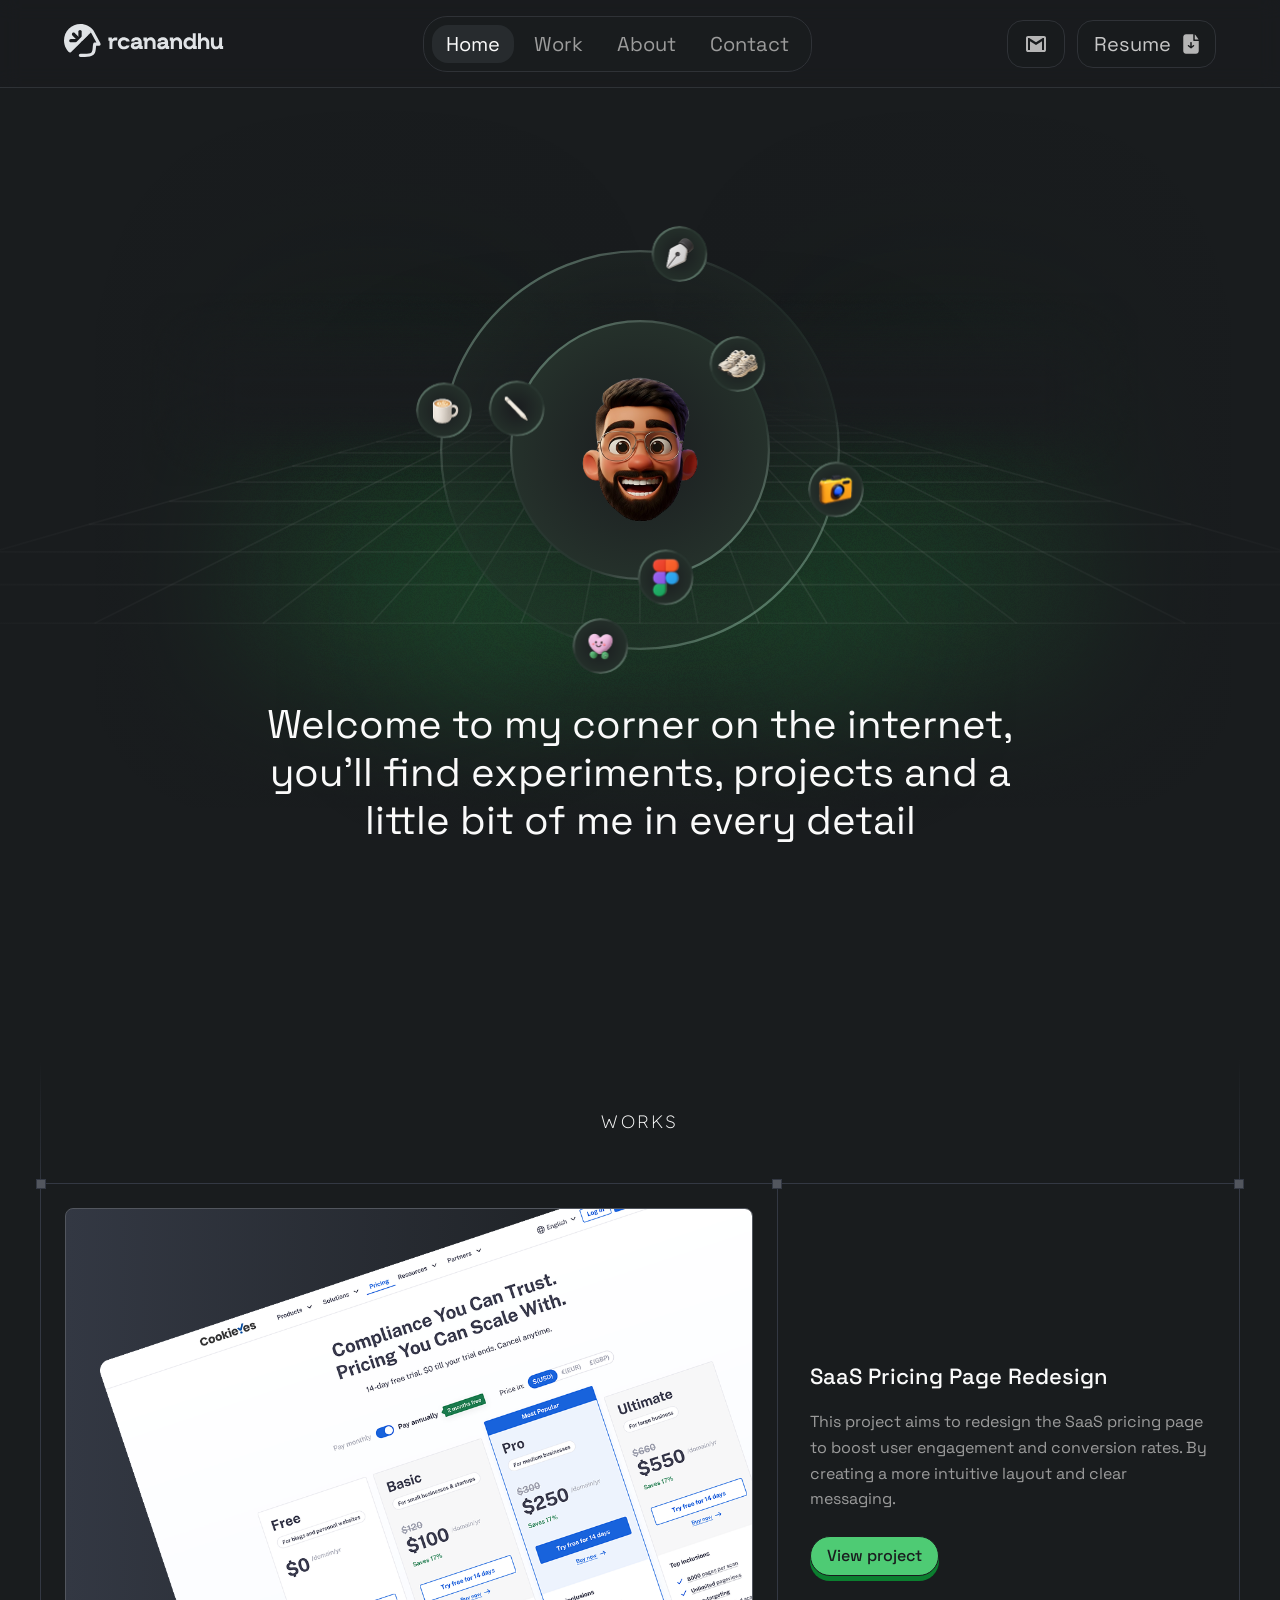
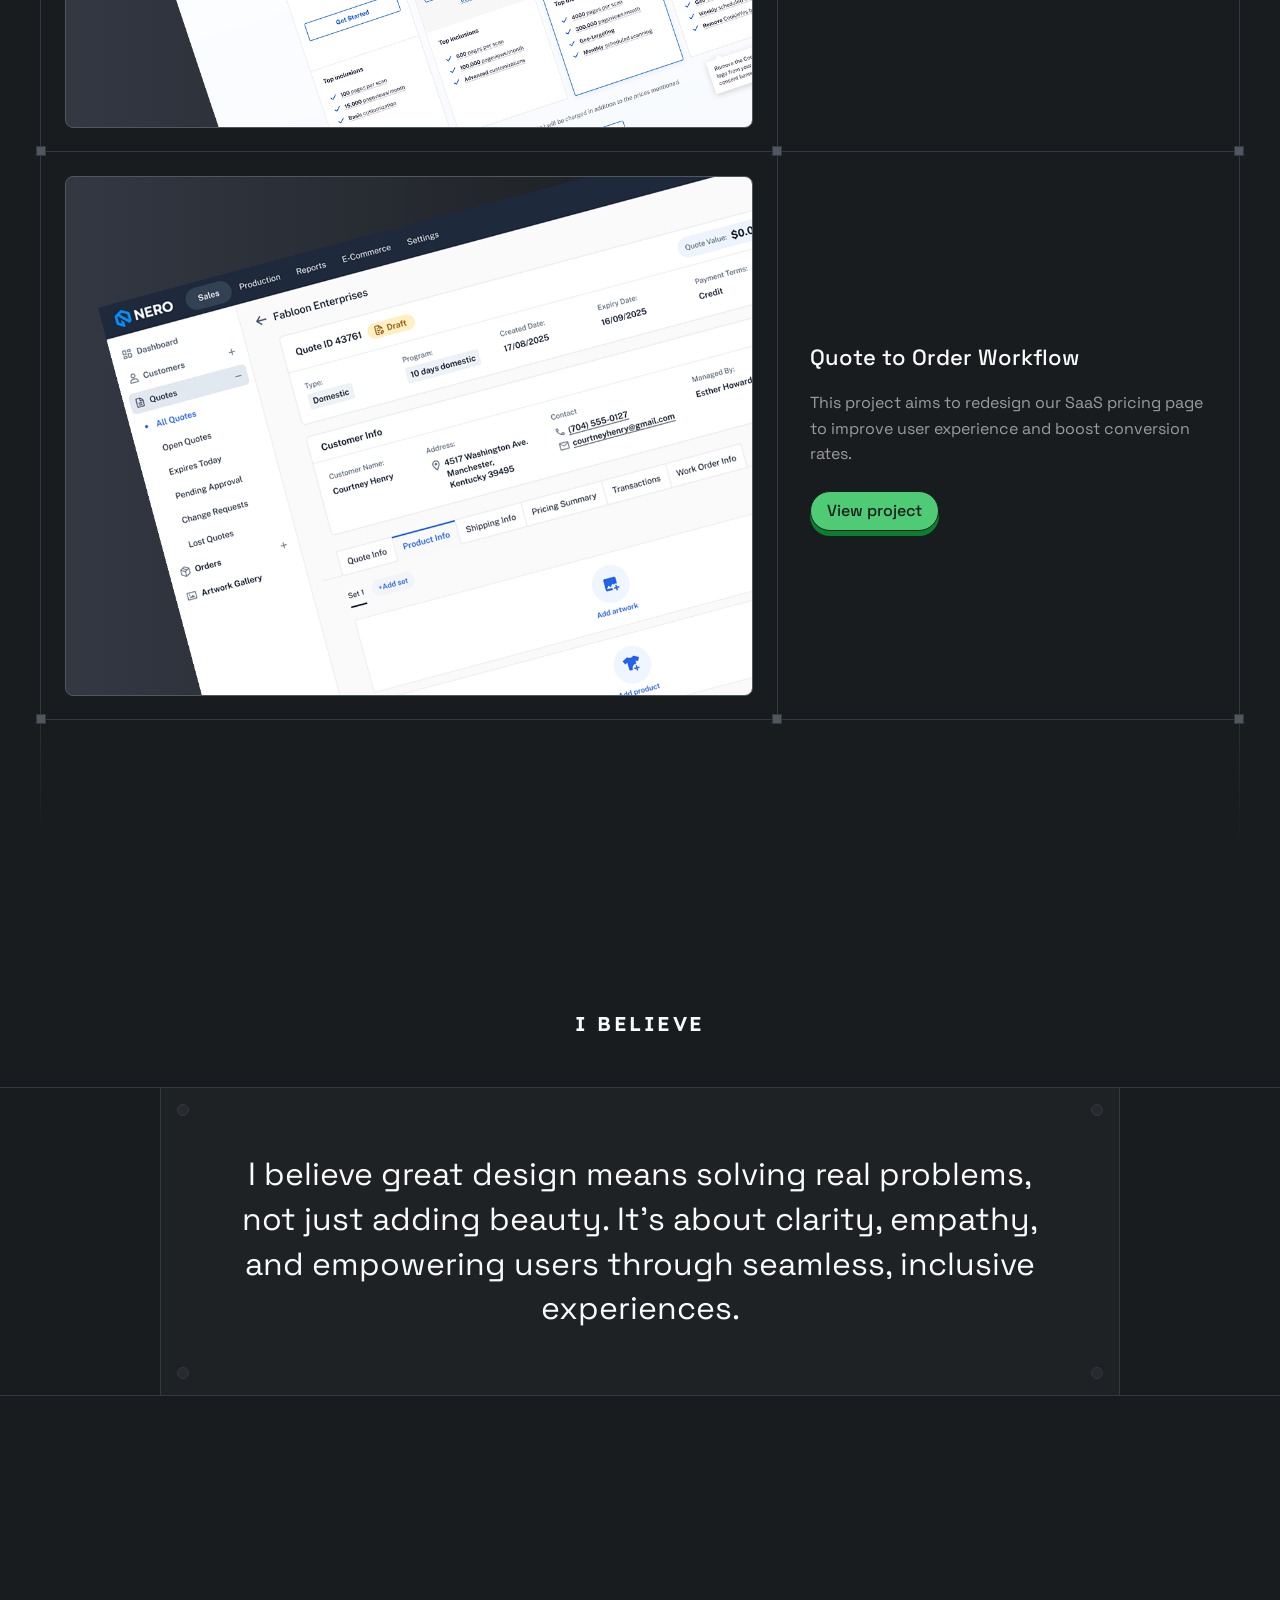
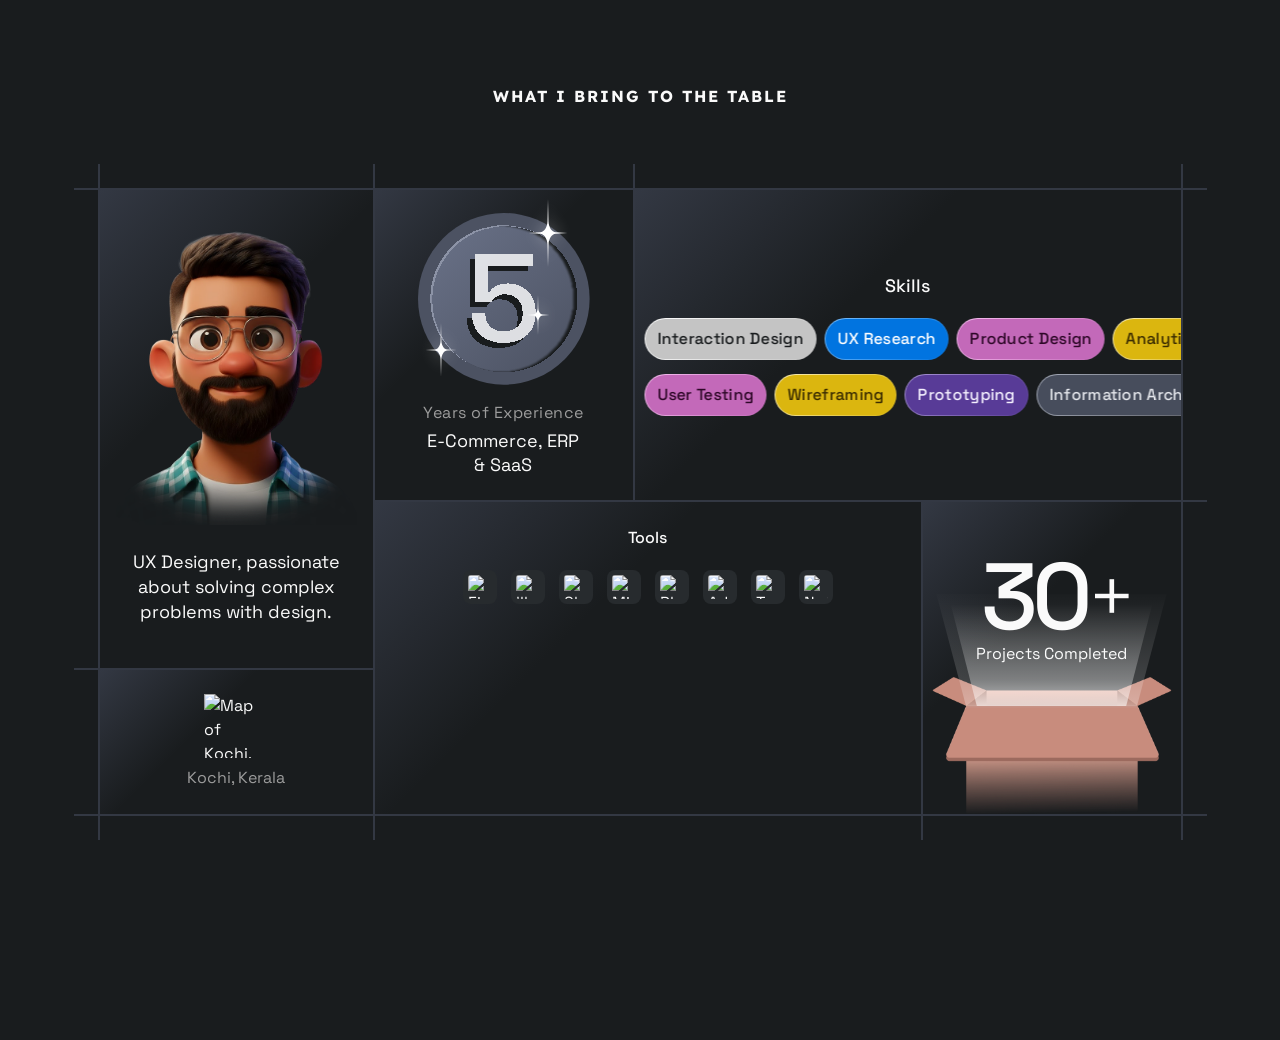
==== commit a46d1643: "believeSection" ====
--- a/index.html
+++ b/index.html
@@ -1,5 +1,6 @@
 <!DOCTYPE html>
 <html lang="en">
+
 <head>
   <meta charset="utf-8" />
   <meta name="viewport" content="width=device-width,initial-scale=1" />
@@ -11,9 +12,11 @@
   <!-- Google Font: Space Grotesk -->
   <link rel="preconnect" href="https://fonts.googleapis.com">
   <link rel="preconnect" href="https://fonts.gstatic.com" crossorigin>
-  <link href="https://fonts.googleapis.com/css2?family=Space+Grotesk:wght@400;500;600&display=swap" rel="stylesheet">
+  <link href="https://fonts.googleapis.com/css2?family=Space+Grotesk:wght@300;400;500;600&display=swap"
+    rel="stylesheet">
   <link href="https://fonts.googleapis.com/css2?family=Lexend:wght@400&display=swap" rel="stylesheet">
 </head>
+
 <body>
 
   <!-- NAVBAR -->
@@ -44,152 +47,171 @@
   </header>
 
   <!-- HERO SECTION -->
-<section class="hero">
- <!-- ORBIT SYSTEM -->
-<div class="orbit-system">
-  <div class="orbit-container">
-
-    <!-- OUTER RING: 4 PILLS (CCW) -->
-    <div class="orbit-rotator orbit-ccw" data-orbit="ccw">
-      
-      <!-- Designer -->
-      <div class="pill pill-56" data-angle="0" data-tooltip="designer">
-          <span class="icon-wrapper" data-size="46">
-            <img src="assets/images/icon2.png" alt="designer">
-          </span>
-      </div>
-
-      <!-- Photographer -->
-      <div class="pill pill-56" data-angle="90" data-tooltip="photographer">
-          <span class="icon-wrapper" data-size="48">
-            <img src="assets/images/icon4.png" alt="photographer">
-          </span>
-      </div>
-
-      <!-- Love -->
-      <div class="pill pill-56" data-angle="180" data-tooltip="love">
-          <span class="icon-wrapper" data-size="32">
-            <img src="assets/images/icon5.png" alt="love">
-          </span>
-      </div>
-
-      <!-- Coffee -->
-      <div class="pill pill-56" data-angle="270" data-tooltip="coffee">
-          <span class="icon-wrapper" data-size="38">
-            <img src="assets/images/icon7.png" alt="coffee">
-          </span>
-      </div>
-
-    </div>
-
-    <!-- INNER RING: 3 PILLS (CW) -->
-    <div class="orbit-rotator orbit-cw" data-orbit="cw">
-
-      <!-- Figma -->
-      <div class="pill pill-64" data-angle="0" data-tooltip="figma">
-          <span class="icon-wrapper" data-size="52">
-            <img src="assets/images/icon1.png" alt="figma">
-          </span>
-      </div>
-
-      <!-- Artist -->
-      <div class="pill pill-64" data-angle="120" data-tooltip="artist">
-          <span class="icon-wrapper" data-size="31">
-            <img src="assets/images/icon3.png" alt="artist">
-          </span>
-      </div>
-
-      <!-- Traveller -->
-      <div class="pill pill-64" data-angle="240" data-tooltip="traveller">
-          <span class="icon-wrapper" data-size="44">
-            <img src="assets/images/icon6.png" alt="traveller">
-          </span>
-      </div>
-
-    </div>
-
-    <!-- RINGS -->
-    <div class="orbit-outer"></div>
-    <div class="orbit-inner"></div>
-
-    <!-- AVATAR -->
-    <div class="avatar-wrapper">
-      <img src="assets/images/avatar.png" alt="Rcanandhu" class="avatar">
-    </div>
-
+  <section class="hero">
+    <!-- ORBIT SYSTEM -->
+    <div class="orbit-system">
+      <div class="orbit-container">
+
+        <!-- OUTER RING: 4 PILLS (CCW) -->
+        <div class="orbit-rotator orbit-ccw" data-orbit="ccw">
+
+          <!-- Designer -->
+          <div class="pill pill-56" data-angle="0" data-tooltip="designer">
+            <span class="icon-wrapper" data-size="46">
+              <img src="assets/images/icon2.png" alt="designer">
+            </span>
+          </div>
+
+          <!-- Photographer -->
+          <div class="pill pill-56" data-angle="90" data-tooltip="photographer">
+            <span class="icon-wrapper" data-size="48">
+              <img src="assets/images/icon4.png" alt="photographer">
+            </span>
+          </div>
+
+          <!-- Love -->
+          <div class="pill pill-56" data-angle="180" data-tooltip="love">
+            <span class="icon-wrapper" data-size="32">
+              <img src="assets/images/icon5.png" alt="love">
+            </span>
+          </div>
+
+          <!-- Coffee -->
+          <div class="pill pill-56" data-angle="270" data-tooltip="coffee">
+            <span class="icon-wrapper" data-size="38">
+              <img src="assets/images/icon7.png" alt="coffee">
+            </span>
+          </div>
+
+        </div>
+
+        <!-- INNER RING: 3 PILLS (CW) -->
+        <div class="orbit-rotator orbit-cw" data-orbit="cw">
+
+          <!-- Figma -->
+          <div class="pill pill-64" data-angle="0" data-tooltip="figma">
+            <span class="icon-wrapper" data-size="52">
+              <img src="assets/images/icon1.png" alt="figma">
+            </span>
+          </div>
+
+          <!-- Artist -->
+          <div class="pill pill-64" data-angle="120" data-tooltip="artist">
+            <span class="icon-wrapper" data-size="31">
+              <img src="assets/images/icon3.png" alt="artist">
+            </span>
+          </div>
+
+          <!-- Traveller -->
+          <div class="pill pill-64" data-angle="240" data-tooltip="traveller">
+            <span class="icon-wrapper" data-size="44">
+              <img src="assets/images/icon6.png" alt="traveller">
+            </span>
+          </div>
+
+        </div>
+
+        <!-- RINGS -->
+        <div class="orbit-outer"></div>
+        <div class="orbit-inner"></div>
+
+        <!-- AVATAR -->
+        <div class="avatar-wrapper">
+          <img src="assets/images/avatar.png" alt="Rcanandhu" class="avatar">
+        </div>
+
+      </div>
+    </div>
+
+    <!-- HERO TEXT -->
+    <div class="hero-content">
+      <h1>
+        Welcome to my corner on the internet,<br />
+        you’ll find experiments, projects and a<br />
+        little bit of me in every detail
+      </h1>
+    </div>
+  </section>
+
+  <!-- WORKS SECTION -->
+  <section class="works-section" id="works">
+    <div class="works-title-container">
+      <h2 class="works-title">WORKS</h2>
+    </div>
+
+    <!-- Work Card 1 (full ornaments) -->
+    <div class="works-card-wrapper">
+      <span class="works-ornament-square top-left"></span>
+      <span class="works-ornament-square top-right"></span>
+      <span class="works-ornament-square top-joint"></span>
+      <span class="works-ornament-square bottom-left"></span>
+      <span class="works-ornament-square bottom-right"></span>
+      <span class="works-ornament-square bottom-joint"></span>
+
+      <div class="work-card-img-container">
+        <div class="work-card-image">
+          <img src="assets/images/work-pricing.png" alt="Quote to Order Workflow" />
+        </div>
+      </div>
+
+      <div class="work-card-info-container">
+        <div class="work-card-text">
+          <h3 class="work-card-title">SaaS Pricing Page Redesign</h3>
+          <p class="work-card-desc">This project aims to redesign the SaaS pricing page to boost user engagement and
+            conversion rates. By creating a more intuitive layout and clear messaging.</p>
+        </div>
+        <a href="#" class="work-card-link">View project</a>
+      </div>
+    </div>
+
+    <!-- Work Card 2 (only bottom ornaments as per your instructions) -->
+    <div class="works-card-wrapper">
+      <span class="works-ornament-square bottom-left"></span>
+      <span class="works-ornament-square bottom-right"></span>
+      <span class="works-ornament-square bottom-joint"></span>
+
+      <div class="work-card-img-container">
+        <div class="work-card-image">
+          <img src="assets/images/work-quote.png" alt="Quote to Order Workflow" />
+        </div>
+      </div>
+
+      <div class="work-card-info-container">
+        <div class="work-card-text">
+          <h3 class="work-card-title">Quote to Order Workflow</h3>
+          <p class="work-card-desc">This project aims to redesign our SaaS pricing page to improve user experience and
+            boost conversion rates.</p>
+        </div>
+        <a href="#" class="work-card-link">View project</a>
+      </div>
+    </div>
+
+    <div class="works-end-border"></div>
+
+
+    <!-- Optional JS -->
+    <script src="js/main.js"></script>
+</body>
+
+<!-- I BELIEVE SECTION -->
+<section class="ibelieve-section">
+  <div class="ibelieve-section-title">
+    I believe
   </div>
-</div>
-
-  <!-- HERO TEXT -->
-  <div class="hero-content">
-    <h1>
-      Welcome to my corner on the internet,<br />
-      you’ll find experiments, projects and a<br />
-      little bit of me in every detail
-    </h1>
+  <div class="ibelieve-container-outer">
+    <div class="ibelieve-container-inner">
+      <!-- Corner Ornaments -->
+      <span class="ibelieve-ornament top-left"></span>
+      <span class="ibelieve-ornament top-right"></span>
+      <span class="ibelieve-ornament bottom-left"></span>
+      <span class="ibelieve-ornament bottom-right"></span>
+      <div class="ibelieve-text">
+        I believe great design means solving real problems, not just adding beauty. It’s about clarity, empathy, and
+        empowering users through seamless, inclusive experiences.
+      </div>
+    </div>
   </div>
 </section>
-
-<!-- WORKS SECTION -->
-<section class="works-section" id="works">
-  <div class="works-title-container">
-    <h2 class="works-title">WORKS</h2>
-  </div>
-  
-  <!-- Work Card 1 (full ornaments) -->
-  <div class="works-card-wrapper">
-    <span class="works-ornament-square top-left"></span>
-    <span class="works-ornament-square top-right"></span>
-    <span class="works-ornament-square top-joint"></span>
-    <span class="works-ornament-square bottom-left"></span>
-    <span class="works-ornament-square bottom-right"></span>
-    <span class="works-ornament-square bottom-joint"></span>
-    
-     <div class="work-card-img-container">
-      <div class="work-card-img-padding">
-        <div class="work-card-image">
-        <img src="assets/images/work-pricing.png" alt="Quote to Order Workflow" />
-        </div>
-      </div>
-    </div>
-    
-    <div class="work-card-info-container">
-      <div class="work-card-text">
-        <h3 class="work-card-title">SaaS Pricing Page Redesign</h3>
-        <p class="work-card-desc">This project aims to redesign the SaaS pricing page to boost user engagement and conversion rates. By creating a more intuitive layout and clear messaging.</p>
-      </div>
-      <a href="#" class="work-card-link">View project</a>
-    </div>
-  </div>
-  
-  <!-- Work Card 2 (only bottom ornaments as per your instructions) -->
-  <div class="works-card-wrapper">
-    <span class="works-ornament-square bottom-left"></span>
-    <span class="works-ornament-square bottom-right"></span>
-    <span class="works-ornament-square bottom-joint"></span>
-    
-    <div class="work-card-img-container">
-      <div class="work-card-img-padding">
-        <div class="work-card-image">
-        <img src="assets/images/work-quote.png" alt="Quote to Order Workflow" />
-        </div>
-      </div>
-    </div>
-    
-    <div class="work-card-info-container">
-      <div class="work-card-text">
-        <h3 class="work-card-title">Quote to Order Workflow</h3>
-        <p class="work-card-desc">This project aims to redesign our SaaS pricing page to improve user experience and boost conversion rates.</p>
-      </div>
-      <a href="#" class="work-card-link">View project</a>
-    </div>
-  </div>
-
-  <div class="works-end-border"></div>
-
-  <!-- Optional JS -->
-  <script src="js/main.js"></script>
-</body>
 
 <div class="custom-scrollbar-float">
   <div class="scrollbar-track">
@@ -199,4 +221,156 @@
   </div>
 </div>
 
+<!-- ABOUT SECTION -->
+<section class="about-section">
+  <h2 class="about-section-title">WHAT I BRING TO THE TABLE</h2>
+  <div class="about-bento">
+    <!-- Left stripes -->
+    <div class="bento-side">
+      <div class="bento-rect tall"></div>
+      <div class="bento-rect short"></div>
+    </div>
+
+    <!-- Left column (Avatar, Map) -->
+    <div class="bento-vertical">
+      <!-- Avatar Card -->
+      <div class="bento-card avatar-card gradient">
+        <img src="assets/images/avatar2.png" alt="Your portrait" class="avatar-img" />
+        <div class="avatar-text-container">
+          <p class="avatar-desc">UX Designer, passionate about solving complex problems with design.</p>
+        </div>
+      </div>
+      <!-- Map Card -->
+      <div class="bento-card map-card gradient">
+        <img src="assets/images/kochi-map-dark.png" alt="Map of Kochi, Kerala" class="map-img" />
+        <p class="map-desc">Kochi, Kerala</p>
+      </div>
+    </div>
+
+    <!-- Center columns (Experience, Skills, Tools, Projects) -->
+    <div class="bento-vertical bento-wide">
+      <div class="bento-row">
+        <!-- Experience Card -->
+        <div class="bento-card-outer bento-top">
+          <div class="bento-card exp-card gradient" tabindex="0">
+            <div class="exp-illustration-wrap">
+              <img src="assets/svg/coin-front.svg" alt="Coin front" class="coin-static" />
+              <img src="assets/svg/sparkle.svg" alt="" aria-hidden="true" class="sparkle-svg sparkle-large" />
+              <img src="assets/svg/sparkle.svg" alt="" aria-hidden="true" class="sparkle-svg sparkle-medium" />
+              <img src="assets/svg/sparkle.svg" alt="" aria-hidden="true" class="sparkle-svg sparkle-small" />
+            </div>
+            <div class="exp-info">
+              <div class="exp-title">Years of Experience</div>
+              <div class="exp-desc">E-Commerce, ERP & SaaS</div>
+            </div>
+          </div>
+        </div>
+
+        <!-- Skills Card -->
+        <div class="bento-card-outer bento-top">
+          <div class="bento-card skills-card gradient" tabindex="0">
+            <h4 class="skills-title">Skills</h4>
+
+            <!-- Line 1 Scrolling Pills Container -->
+            <div class="skills-pills-container" tabindex="0" aria-label="Scrolling skills list line 1">
+              <div class="skills-pills-scroll">
+                <div class="pills-row">
+                  <span class="skill-pill style-1">Interaction Design</span>
+                  <span class="skill-pill style-2">UX Research</span>
+                  <span class="skill-pill style-3">Product Design</span>
+                  <span class="skill-pill style-4">Analytics</span>
+                  <span class="skill-pill style-5">Visual Design</span>
+                  <span class="skill-pill style-6">Responsive Design</span>
+                </div>
+                <!-- Duplicate set for infinity -->
+                <div class="pills-row">
+                  <span class="skill-pill style-1">Interaction Design</span>
+                  <span class="skill-pill style-2">UX Research</span>
+                  <span class="skill-pill style-3">Product Design</span>
+                  <span class="skill-pill style-4">Analytics</span>
+                  <span class="skill-pill style-5">Visual Design</span>
+                  <span class="skill-pill style-6">Responsive Design</span>
+                </div>
+              </div>
+            </div>
+
+            <!-- Line 2 Scrolling Pills Container -->
+            <div class="skills-pills-container" tabindex="0" aria-label="Scrolling skills list line 2"
+              style="margin-top:8px;">
+              <div class="skills-pills-scroll">
+                <div class="pills-row">
+                  <span class="skill-pill style-3">User Testing</span>
+                  <span class="skill-pill style-4">Wireframing</span>
+                  <span class="skill-pill style-5">Prototyping</span>
+                  <span class="skill-pill style-6">Information Architecture</span>
+                  <span class="skill-pill style-1">Content Strategy</span>
+                  <span class="skill-pill style-2">Accessibility</span>
+                </div>
+                <!-- Duplicate set for infinity -->
+                <div class="pills-row">
+                  <span class="skill-pill style-3">User Testing</span>
+                  <span class="skill-pill style-4">Wireframing</span>
+                  <span class="skill-pill style-5">Prototyping</span>
+                  <span class="skill-pill style-6">Information Architecture</span>
+                  <span class="skill-pill style-1">Content Strategy</span>
+                  <span class="skill-pill style-2">Accessibility</span>
+                </div>
+              </div>
+            </div>
+          </div>
+        </div>
+
+      </div>
+      <div class="bento-row">
+        <!-- Tools Card -->
+        <div class="bento-card-outer bento-bottom">
+          <div class="bento-card tools-card gradient">
+            <h4 class="tools-title">Tools</h4>
+            <div class="tools-icons">
+              <img src="assets/icons/figma.svg" alt="Figma" />
+              <img src="assets/icons/ai.svg" alt="Illustrator" />
+              <img src="assets/icons/sketch.svg" alt="Sketch" />
+              <img src="assets/icons/miro.svg" alt="Miro" />
+              <img src="assets/icons/ps.svg" alt="Photoshop" />
+              <img src="assets/icons/xd.svg" alt="Adobe XD" />
+              <img src="assets/icons/trello.svg" alt="Trello" />
+              <img src="assets/icons/notion.svg" alt="Notion" />
+            </div>
+          </div>
+        </div>
+        <div class="bento-card-outer bento-bottom">
+          <div class="bento-card projects-card gradient">
+            <div class="projects-info-container">
+              <div class="projects-count-row">
+                <span class="projects-count-num">30</span>
+                <span class="projects-count-plus">+</span>
+              </div>
+              <p class="projects-text">Projects Completed</p>
+            </div>
+
+            <!-- Static light rays -->
+            <div class="projects-ray-effect"></div>
+
+            <!-- Travelling sparkle lights -->
+            <div class="projects-spark spark-1"></div>
+            <div class="projects-spark spark-2"></div>
+            <div class="projects-spark spark-3"></div>
+            <div class="projects-spark spark-4"></div>
+            <div class="projects-spark spark-5"></div>
+
+            <img src="assets/images/projects.png" alt="Projects Completed" class="projects-img" />
+          </div>
+        </div>
+
+      </div>
+    </div>
+
+    <!-- Right stripes -->
+    <div class="bento-side">
+      <div class="bento-rect tall"></div>
+      <div class="bento-rect short"></div>
+    </div>
+  </div>
+</section>
+
 </html>
--- a/css/style.css
+++ b/css/style.css
@@ -7,12 +7,15 @@
    RESET + ROOT
    ------------------------- */
 html {
-    scroll-behavior: smooth;
-}
-*, *::before, *::after {
-    box-sizing: border-box;
-    margin: 0;
-    padding: 0;
+  scroll-behavior: smooth;
+}
+
+*,
+*::before,
+*::after {
+  box-sizing: border-box;
+  margin: 0;
+  padding: 0;
 }
 
 /* -------------------------
@@ -30,7 +33,7 @@
   --neutral-300: #52565E;
   --neutral-200: #9C9C9C;
   --neutral-150: #C7C7C7;
-  --neutral-50:  #FAFAFA;
+  --neutral-50: #FAFAFA;
 
   /* GREEN/ACCENT SCALE */
   --green-700: #0B7F2F;
@@ -40,44 +43,44 @@
   --green-300: #9AE4B0;
 
   /* SEMANTIC COLOR ROLES */
-  --color-surface:       var(--neutral-900);
-  --color-card:          var(--neutral-800);
-  --color-nav-active:    var(--neutral-700);
-  --color-hover:         var(--neutral-700);
-  --color-ornament:      var(--neutral-700);
-  --color-ornament-alt:  var(--neutral-300);
-
-  --color-text-primary:   var(--neutral-50);
+  --color-surface: var(--neutral-900);
+  --color-card: var(--neutral-800);
+  --color-nav-active: var(--neutral-700);
+  --color-hover: var(--neutral-700);
+  --color-ornament: var(--neutral-700);
+  --color-ornament-alt: var(--neutral-300);
+
+  --color-text-primary: var(--neutral-50);
   --color-text-secondary: var(--neutral-200);
-  --color-text-tertiary:  var(--neutral-300);
-
-  --color-accent:          var(--green-500);
-  --color-accent-active:   var(--green-600);
-  --color-accent-hover:    var(--green-400);
-  --color-accent-shadow:   var(--green-700);
-  --color-accent-border:   var(--neutral-900);
-  --color-accent-text:     var(--neutral-900);
-
-  --color-divider:         var(--neutral-600);
-  --color-border:          var(--neutral-500);
-  --color-border-card:     var(--neutral-500);
+  --color-text-tertiary: var(--neutral-300);
+
+  --color-accent: var(--green-500);
+  --color-accent-active: var(--green-600);
+  --color-accent-hover: var(--green-400);
+  --color-accent-shadow: var(--green-700);
+  --color-accent-border: var(--neutral-900);
+  --color-accent-text: var(--neutral-900);
+
+  --color-divider: var(--neutral-600);
+  --color-border: var(--neutral-500);
+  --color-border-card: var(--neutral-500);
   --color-border-card-light: var(--neutral-300);
 
   /* UI ELEMENTS */
-  --scrollbar-bg:           var(--neutral-700);
-  --scrollbar-tick-large:   var(--neutral-150);
-  --scrollbar-tick-small:   var(--neutral-300);
-  --scrollbar-thumb:        var(--color-accent);
-
-  --tooltip-bg:             var(--neutral-700);
+  --scrollbar-bg: var(--neutral-700);
+  --scrollbar-tick-large: var(--neutral-150);
+  --scrollbar-tick-small: var(--neutral-300);
+  --scrollbar-thumb: var(--color-accent);
+
+  --tooltip-bg: var(--neutral-700);
 
   /* GRADIENTS */
   --gradient-main: linear-gradient(90deg, #333843 0%, #191C1E 100%);
 
   /* SHADOWS */
-  --shadow-button:           0px 5px 0px 0px var(--color-accent-shadow); 
-  --shadow-tooltip:          0px 0px 12px 0px rgba(25,28,30,0.7);
-  --shadow-scrollbar-thumb:  0px 0px 4px 0px var(--green-700);
+  --shadow-button: 0px 5px 0px 0px var(--color-accent-shadow);
+  --shadow-tooltip: 0px 0px 12px 0px rgba(25, 28, 30, 0.7);
+  --shadow-scrollbar-thumb: 0px 0px 4px 0px var(--green-700);
 
   /* MISC */
   --accent-glow: rgba(100, 200, 255, 0.6);
@@ -93,34 +96,43 @@
   --avatar-height: 146px;
   --ease-out: cubic-bezier(0.25, 0.8, 0.25, 1);
 }
+
 @media (max-width: 720px) {
-    :root {
-        --outer-ring-size: 340px;
-        --inner-ring-size: 210px;
-        --outer-radius: 170px;
-        --inner-radius: 105px;
-        --header-height: 72px;
-        --orbit-top: 14vh;
-        --hero-text-top: 58vh;
-    }
-}
+  :root {
+    --outer-ring-size: 340px;
+    --inner-ring-size: 210px;
+    --outer-radius: 170px;
+    --inner-radius: 105px;
+    --header-height: 72px;
+    --orbit-top: 14vh;
+    --hero-text-top: 58vh;
+  }
+}
+
 @media (prefers-reduced-motion: reduce) {
-    *, *::before, *::after { animation: none !important; }
+
+  *,
+  *::before,
+  *::after {
+    animation: none !important;
+  }
 }
 
 /* -------------------------
    GLOBALS
    ------------------------- */
-html, body {
-    min-height: 100%;
-    background: var(--color-surface);
-    color: var(--color-text-primary);
-    font-family: "Space Grotesk", system-ui, sans-serif;
-    line-height: 1.5;
-}
+html,
+body {
+  min-height: 100%;
+  background: var(--color-surface);
+  color: var(--color-text-primary);
+  font-family: "Space Grotesk", system-ui, sans-serif;
+  line-height: 1.5;
+}
+
 .container {
-    width: min(90%, 1200px);
-    margin: 0 auto;
+  width: min(90%, 1200px);
+  margin: 0 auto;
 }
 
 /* -------------------------
@@ -133,6 +145,7 @@
   box-shadow: var(--shadow-button);
   transition: background 0.2s var(--ease-out), box-shadow 0.2s var(--ease-out), border-color 0.2s var(--ease-out);
 }
+
 .button-primary:hover,
 .button-primary:focus {
   background: var(--color-accent-hover);
@@ -145,46 +158,57 @@
    NAVBAR
    ------------------------- */
 header.navbar {
-    position: fixed;
-    top: 0;
-    left: 0;
-    width: 100vw;
-    height: var(--header-height);
-    z-index: 3000;
-}
+  position: fixed;
+  top: 0;
+  left: 0;
+  width: 100vw;
+  height: var(--header-height);
+  z-index: 3000;
+}
+
 header.navbar::before {
-    content: "";
-    position: absolute;
-    inset: 0;
-    background: rgba(25, 28, 30, 0.8);
-    backdrop-filter: blur(10px);
-    -webkit-backdrop-filter: blur(10px);
-    border-bottom: 1px solid var(--color-border);
-    pointer-events: none;
-    z-index: -1;
-}
-header.navbar > * { position: relative; z-index: 1; }
+  content: "";
+  position: absolute;
+  inset: 0;
+  background: rgba(25, 28, 30, 0.8);
+  backdrop-filter: blur(10px);
+  -webkit-backdrop-filter: blur(10px);
+  border-bottom: 1px solid var(--color-divider);
+  pointer-events: none;
+  z-index: -1;
+}
+
+header.navbar>* {
+  position: relative;
+  z-index: 1;
+}
+
 header.navbar .container {
-    display: flex; 
-    align-items: center; 
-    justify-content: space-between;
-    gap: 16px; 
-    height: 100%;
-}
-.logo-img { width: 163px; height: 33px; object-fit: contain; }
-.logo-img:hover { transform: scale(1.05); }
+  display: flex;
+  align-items: center;
+  justify-content: space-between;
+  gap: 16px;
+  height: 100%;
+}
+
+.logo-img {
+  width: 163px;
+  height: 33px;
+  object-fit: contain;
+}
 
 /* Nav styles */
 .nav-group {
-  display: flex; 
-  align-items: center; 
-  gap: 6px; 
-  height: 56px; 
-  padding: 8px; 
-  background: var(--color-surface); 
-  border: 1px solid #2F3237; 
+  display: flex;
+  align-items: center;
+  gap: 6px;
+  height: 56px;
+  padding: 8px;
+  background: var(--color-surface);
+  border: 1px solid #2F3237;
   border-radius: 24px;
 }
+
 .nav-item {
   display: inline-flex;
   align-items: center;
@@ -193,134 +217,197 @@
   padding: 0 14px;
   border-radius: 16px;
   font-size: 20px;
-  font-weight: 500;
+  font-weight: 400;
   color: var(--color-text-secondary);
   text-decoration: none;
   background: transparent;
   transition: background 0.18s var(--ease-out), color 0.18s var(--ease-out);
 }
+
 .nav-item:hover,
 .nav-item:focus-visible {
   background: var(--color-hover) !important;
   color: var(--color-text-secondary);
 }
+
 .nav-item.active {
   background: var(--color-hover) !important;
   color: var(--color-text-primary);
 }
+
 .nav-actions {
   display: flex;
   gap: 12px;
 }
-.nav-action, .btn-resume {
+
+.nav-action {
   display: inline-flex;
   align-items: center;
   gap: 8px;
-  background: rgba(25,28,30,.65);
+  background: rgba(25, 28, 30, .65);
   border: 1px solid #2F3237;
   border-radius: 16px;
-  padding: 12px 16px;
+  padding-left: 16px;
+  padding-right: 16px;
+  height: 48px;
   color: var(--color-text-primary);
   text-decoration: none;
   transition: all .15s;
 }
-.nav-action:hover, .btn-resume:hover { background: var(--color-hover); }
-.nav-icon { width: 24px; height: 24px; }
-.resume-text { font-size: 20px; font-weight: 500; color: var(--neutral-150); }
+
+.btn-resume {
+  display: inline-flex;
+  align-items: center;
+  gap: 8px;
+  background: rgba(25, 28, 30, .65);
+  border: 1px solid #2F3237;
+  border-radius: 16px;
+  padding-left: 16px;
+  padding-right: 12px;
+  height: 48px;
+  color: var(--color-text-primary);
+  text-decoration: none;
+  transition: all .15s;
+}
+
+.nav-action:hover,
+.btn-resume:hover {
+  background: var(--color-hover);
+}
+
+.nav-icon {
+  width: 24px;
+  height: 24px;
+}
+
+.resume-text {
+  font-size: 20px;
+  font-weight: 400;
+  color: var(--neutral-150);
+}
+
 @media (max-width: 720px) {
-  .nav-group { height: 36px; padding: 6px; border-radius: 16px; }
-  .nav-item { font-size: 18px; padding: 0 12px; }
-  .nav-icon { width: 20px; height: 20px; }
+  .nav-group {
+    height: 36px;
+    padding: 6px;
+    border-radius: 16px;
+  }
+
+  .nav-item {
+    font-size: 18px;
+    padding: 0 12px;
+  }
+
+  .nav-icon {
+    width: 20px;
+    height: 20px;
+  }
 }
 
 /* -------------------------
    HERO
    ------------------------- */
 .hero {
-    height: 100vh;
-    position: relative;
-    display: flex;
-    flex-direction: column;
-    justify-content: center;
-    align-items: center;
-    background: var(--color-surface) url('../assets/images/hero-bg-noise.svg') center/cover no-repeat;
-    padding-top: var(--header-height);
-    overflow: hidden;
-    z-index: 100;
-}
+  height: 100vh;
+  position: relative;
+  display: flex;
+  flex-direction: column;
+  justify-content: center;
+  align-items: center;
+  background: var(--color-surface) url('../assets/images/hero-bg-noise.svg') center/cover no-repeat;
+  background-size: 140%;
+  padding-top: var(--header-height);
+  overflow: hidden;
+  z-index: 100;
+}
+
 .hero::before {
-    content: "";
-    position: absolute;
-    inset: 0;
-    background: radial-gradient(circle at center, transparent 20%, var(--color-surface) 100%);
-    pointer-events: none;
-    z-index: 1;
-}
+  content: "";
+  position: absolute;
+  inset: 0;
+  background: radial-gradient(circle at center, transparent 20%, var(--color-surface) 100%);
+  pointer-events: none;
+  z-index: 1;
+}
+
 .hero-content {
-    position: relative;
-    z-index: 80;
-    max-width: 900px;
-    padding: 0 12px;
-    text-align: center;
-    margin-top: var(--hero-text-top);
-}
+  position: relative;
+  z-index: 80;
+  max-width: 900px;
+  padding: 0 12px;
+  text-align: center;
+  margin-top: var(--hero-text-top);
+}
+
 .hero-content h1 {
-    font-size: 40px;
-    font-weight: 500;
-    line-height: 1.2;
-    color: var(--color-text-primary);
-}
+  font-size: 40px;
+  font-weight: 400;
+  line-height: 1.2;
+  color: var(--color-text-primary);
+}
+
 @media (max-width: 720px) {
-    .hero-content h1 { font-size: 28px; line-height: 1.25; }
+  .hero-content h1 {
+    font-size: 28px;
+    line-height: 1.25;
+  }
 }
 
 /* -------------------------
    ORBIT SYSTEM
    ------------------------- */
 .orbit-system {
-    position: absolute;
-    left: 50%;
-    top: calc(var(--orbit-top) + var(--header-height));
-    transform: translateX(-50%);
-    width: min(720px, 80vw);
-    height: var(--outer-ring-size);
-    pointer-events: none;
-    z-index: 2;
-}
+  position: absolute;
+  left: 50%;
+  top: calc(var(--orbit-top) + var(--header-height));
+  transform: translateX(-50%);
+  width: min(720px, 80vw);
+  height: var(--outer-ring-size);
+  pointer-events: none;
+  z-index: 2;
+}
+
 .orbit-container {
-    position: relative;
-    width: var(--outer-ring-size);
-    height: var(--outer-ring-size);
-    margin: 0 auto;
-    transform: translateZ(0);
-}
-.orbit-outer, .orbit-inner {
-    position: absolute;
-    left: 50%;
-    top: 50%;
-    transform: translate(-50%, -50%);
-    pointer-events: none;
-    z-index: 10;
-}
+  position: relative;
+  width: var(--outer-ring-size);
+  height: var(--outer-ring-size);
+  margin: 0 auto;
+  transform: translateZ(0);
+}
+
+.orbit-outer,
+.orbit-inner {
+  position: absolute;
+  left: 50%;
+  top: 50%;
+  transform: translate(-50%, -50%);
+  pointer-events: none;
+  z-index: 10;
+}
+
 .orbit-outer {
-    width: var(--outer-ring-size);
-    height: var(--outer-ring-size);
-    background: url("../assets/svg/orbit-outer.svg") center/contain no-repeat;
-}
+  width: var(--outer-ring-size);
+  height: var(--outer-ring-size);
+  background: url("../assets/svg/orbit-outer.svg") center/contain no-repeat;
+}
+
 .orbit-inner {
-    width: var(--inner-ring-size);
-    height: var(--inner-ring-size);
-    background: url("../assets/svg/orbit-inner.svg") center/contain no-repeat;
-}
+  width: var(--inner-ring-size);
+  height: var(--inner-ring-size);
+  background: url("../assets/svg/orbit-inner.svg") center/contain no-repeat;
+}
+
 .orbit-rotator {
-    position: absolute;
-    inset: 0;
-    z-index: 20;
-}
+  position: absolute;
+  inset: 0;
+  z-index: 20;
+}
+
 .orbit-tooltip {
   position: absolute;
   left: 50%;
-  bottom: calc(100% + 8px); /* Shows above icon by 8px, or tweak if needed */
+  bottom: calc(100% + 8px);
+  /* Shows above icon by 8px, or tweak if needed */
   transform: translateX(-50%);
   min-width: 44px;
   max-width: 260px;
@@ -335,11 +422,12 @@
   font-weight: 400;
   line-height: 1;
   border-radius: 8px 8px 8px 8px/8px 8px 4px 4px;
-  box-shadow: 0 4px 22px 0 rgba(25,28,30,0.20);
+  box-shadow: 0 4px 22px 0 rgba(25, 28, 30, 0.20);
   z-index: 1000;
   white-space: nowrap;
   pointer-events: none;
 }
+
 .orbit-tooltip::after {
   content: '';
   position: absolute;
@@ -350,83 +438,99 @@
   height: 12px;
   background: var(--tooltip-bg);
   clip-path: polygon(50% 100%, 0 0, 100% 0);
-  box-shadow: 0 4px 22px 0 rgba(25,28,30,0.20);
-}
+  box-shadow: 0 4px 22px 0 rgba(25, 28, 30, 0.20);
+}
+
 /* PILLS */
 .pill {
-    --size: 56px;
-    width: var(--size);
-    height: var(--size);
-    border-radius: 50%;
-    background: url("../assets/svg/orbit-pill.svg") center/contain no-repeat;
-    position: absolute;
-    top: 50%;
-    left: 50%;
-    transform: translate(-50%, -50%);
-    pointer-events: auto;
-    z-index: 30;
-    will-change: transform, filter;
-    backface-visibility: hidden;
-    transition: 
-        transform 0.35s cubic-bezier(0.25, 0.8, 0.25, 1),
-        box-shadow 0.3s ease;
-}
+  --size: 56px;
+  width: var(--size);
+  height: var(--size);
+  border-radius: 50%;
+  background: url("../assets/svg/orbit-pill.svg") center/contain no-repeat;
+  position: absolute;
+  top: 50%;
+  left: 50%;
+  transform: translate(-50%, -50%);
+  pointer-events: auto;
+  z-index: 30;
+  will-change: transform, filter;
+  backface-visibility: hidden;
+  transition:
+    transform 0.35s cubic-bezier(0.25, 0.8, 0.25, 1),
+    box-shadow 0.3s ease;
+}
+
 .pill:hover {
-    box-shadow: 0 0 16px 4px var(--color-accent-shadow);
-    z-index: 40;
-}
+  box-shadow: 0 0 16px 4px var(--color-accent-shadow);
+  z-index: 40;
+}
+
 .icon-wrapper {
-    position: absolute;
-    inset: 0;
-    display: flex;
-    align-items: center;
-    justify-content: center;
-    pointer-events: none;
-    transition: transform 0.35s var(--ease-out);
-}
+  position: absolute;
+  inset: 0;
+  display: flex;
+  align-items: center;
+  justify-content: center;
+  pointer-events: none;
+  transition: transform 0.35s var(--ease-out);
+}
+
 .icon-wrapper img {
-    max-width: calc(var(--icon-size, 40) * 1px);
-    max-height: calc(var(--icon-size, 40) * 1px);
-    width: auto;
-    height: auto;
-    object-fit: contain;
-}
+  max-width: calc(var(--icon-size, 40) * 1px);
+  max-height: calc(var(--icon-size, 40) * 1px);
+  width: auto;
+  height: auto;
+  object-fit: contain;
+}
+
 .icon-wrapper[data-size="31"] img {
-    width: 36px !important;
-    height: 31px !important;
-}
-
-.pill, .icon-wrapper, .orbit-container {
-    transform: translateZ(0);
+  width: 36px !important;
+  height: 31px !important;
+}
+
+.pill,
+.icon-wrapper,
+.orbit-container {
+  transform: translateZ(0);
 }
 
 /* AVATAR */
 .avatar-wrapper {
-    position: absolute;
-    left: 50%;
-    top: 50%;
-    transform: translate(-50%, -50%);
-    width: var(--avatar-width);
-    height: var(--avatar-height);
-    z-index: 50;
-    pointer-events: auto;
-}
+  position: absolute;
+  left: 50%;
+  top: 50%;
+  transform: translate(-50%, -50%);
+  width: var(--avatar-width);
+  height: var(--avatar-height);
+  z-index: 50;
+  pointer-events: auto;
+}
+
 .avatar {
-    width: 100%;
-    height: 100%;
-    object-fit: contain;
-    border-radius: 50%;
-}
+  width: 100%;
+  height: 100%;
+  object-fit: contain;
+  border-radius: 50%;
+}
+
 @media (max-width: 720px) {
-    .orbit-system { top: calc(var(--orbit-top) + var(--header-height)); }
-    .pill-64 { --size: 56px; }
-    .pill-56 { --size: 48px; }
-}
-
-/* ========================================
-   style1.css – FINAL: FOUNDATION WITH TOKENS
-   Color system integrated into all UI elements
-   ======================================== */
+  .orbit-system {
+    top: calc(var(--orbit-top) + var(--header-height));
+  }
+
+  .pill-64 {
+    --size: 56px;
+  }
+
+  .pill-56 {
+    --size: 48px;
+  }
+}
+
+/* --------------
+   Works Section
+   -------------- */
 
 
 /* Works Section: NO outer border */
@@ -435,7 +539,8 @@
   max-width: 1200px;
   margin: 0 auto;
   position: relative;
-  padding: 88px 0px 80px 0px; /* top, right, bottom, left */
+  padding: 160px 0px 80px 0px;
+  /* top, right, bottom, left */
   box-sizing: border-box;
 }
 
@@ -447,9 +552,39 @@
   gap: 8px;
   align-self: stretch;
   padding: 48px 0;
-  border-left: 1px solid var(--color-border, #333843);
-  border-right: 1px solid var(--color-border, #333843);
+  position: relative;
+  border: none;
   background: var(--color-surface, #191C1E);
+}
+
+.works-title-container::before,
+.works-title-container::after {
+  content: "";
+  position: absolute;
+  top: 0;
+  bottom: 0;
+  width: 1px;
+  z-index: 1;
+  pointer-events: none;
+}
+
+.works-title-container::before {
+  left: 0;
+  /* Left border (fade at top, solid below) */
+  background: linear-gradient(to bottom,
+      rgba(51, 56, 67, 0) 0%,
+      /* transparent at very top */
+      var(--color-border, #333843) 120%
+      /* fade in quickly */
+    );
+}
+
+.works-title-container::after {
+  right: 0;
+  /* Right border (fade at top, solid below) */
+  background: linear-gradient(to bottom,
+      rgba(51, 56, 67, 0) 0%,
+      var(--color-border, #333843) 120%);
 }
 
 .works-title {
@@ -472,7 +607,7 @@
   border-right: 1px solid var(--color-border, #333843);
   background: none;
   width: 100%;
-  min-height: 600px;
+  height: 568px;
   box-sizing: border-box;
 }
 
@@ -488,42 +623,62 @@
 }
 
 /* Corners */
-.works-ornament-square.top-left      { left: 0;  top: 0;    transform: translate(-50%, -50%); }
-.works-ornament-square.top-right     { right: 0; top: 0;    transform: translate( 50%, -50%); }
-.works-ornament-square.bottom-left   { left: 0;  bottom: 0; transform: translate(-50%,  50%); }
-.works-ornament-square.bottom-right  { right: 0; bottom: 0; transform: translate( 50%,  50%); }
+.works-ornament-square.top-left {
+  left: 0;
+  top: 0;
+  transform: translate(-50%, -50%);
+}
+
+.works-ornament-square.top-right {
+  right: 0;
+  top: 0;
+  transform: translate(50%, -50%);
+}
+
+.works-ornament-square.bottom-left {
+  left: 0;
+  bottom: 0;
+  transform: translate(-50%, 50%);
+}
+
+.works-ornament-square.bottom-right {
+  right: 0;
+  bottom: 0;
+  transform: translate(50%, 50%);
+}
+
 /* Joints = halfway between containers */
-.works-ornament-square.top-joint    { left: 61.15%; top: 0;    transform: translate(-50%, -50%); }
-.works-ornament-square.bottom-joint { left: 61.15%; bottom: 0; transform: translate(-50%,  50%); }
+.works-ornament-square.top-joint {
+  left: 61.47%;
+  top: 0;
+  transform: translate(-50%, -50%);
+}
+
+.works-ornament-square.bottom-joint {
+  left: 61.47%;
+  bottom: 0;
+  transform: translate(-50%, 50%);
+}
 
 /* Work Image Card Container */
 .work-card-img-container {
-  padding: 24px; /* removed padding for easier edge/ornament control */
-  display: flex;
-  align-items: center;
+  padding: 24px;
+  width: 736px;
+  height: 568px;
+  display: flex;
+  align-items: center;
+  /* The left gap is produced this way: */
   justify-content: flex-start;
-  width: 824px;
-  height: 600px;
   position: relative;
 }
 
-/* Padding wrapper for left space */
-.work-card-img-padding {
-  background: var(--gradient-main, linear-gradient(90deg,#333843 0%,#191C1E 100%));
-  border: 1px solid var(--color-border-card-light, #52565E);
+.work-card-image {
+  width: 688px;
+  height: 100%;
   border-radius: 8px;
-  padding-left: 56px; /* Creates the 56px left visual margin */
-  width: 100%;
-  height: 100%;
-  display: flex;
-  align-items: center;
-  justify-content: flex-start;
+  background: var(--gradient-main, linear-gradient(90deg, #333843 0%, #191C1E 100%));
+  border: 1.5px solid var(--color-border-card-light, #52565E);
   box-sizing: border-box;
-}
-
-.work-card-image {
-  width: 100%;
-  height: 100%;
   display: flex;
   align-items: center;
   justify-content: center;
@@ -533,6 +688,7 @@
 .work-card-image img {
   width: 100%;
   height: 100%;
+  margin-left: 56px;
   object-fit: cover;
   border-radius: 8px;
 }
@@ -544,7 +700,7 @@
   align-items: flex-start;
   justify-content: center;
   width: 520px;
-  height: 600px;
+  height: 568px;
   border-left: 1px solid var(--color-border, #333843);
   padding-left: 32px;
   padding-right: 32px;
@@ -580,7 +736,8 @@
   cursor: pointer;
 }
 
-.work-card-link:hover, .work-card-link:focus {
+.work-card-link:hover,
+.work-card-link:focus {
   background: var(--color-accent-hover, #6DD388);
   color: var(--color-accent-text, #191C1E);
   border-color: var(--color-accent-border, #191C1E);
@@ -595,6 +752,7 @@
   color: var(--color-text-primary, #FAFAFA);
   margin: 0;
 }
+
 .work-card-desc {
   font-size: 16px;
   font-weight: 400;
@@ -605,28 +763,1012 @@
 
 /* Empty border container below all works */
 .works-end-border {
-  height: 122px; /* or adjust to visually match your Figma */
-  border-top: 1px solid var(--color-border, #333843);
-  border-left: 1px solid var(--color-border, #333843);
-  border-right: 1px solid var(--color-border, #333843);
+  position: relative;
+  border-top: 1.5px solid var(--color-border, #333843);
+  /* Keeps solid top line */
+  border-left: none;
+  border-right: none;
   background: none;
   width: 100%;
-  margin-top: 0;
-  margin-bottom: 0;
+  height: 122px;
+  /* or your preferred height */
+  margin: 0;
   box-sizing: border-box;
+}
+
+.works-end-border::before,
+.works-end-border::after {
+  content: "";
+  position: absolute;
+  top: 0;
+  bottom: 0;
+  width: 1px;
+  z-index: 1;
+  pointer-events: none;
+}
+
+.works-end-border::before {
+  left: 0;
+  /* Fade at the bottom: solid border, then fades to transparent at the last 55% */
+  background: linear-gradient(to bottom,
+      var(--color-border, #333843) -50%,
+      rgba(51, 56, 67, 0) 100%);
+}
+
+.works-end-border::after {
+  right: 0;
+  background: linear-gradient(to bottom,
+      var(--color-border, #333843) -50%,
+      rgba(51, 56, 67, 0) 100%);
 }
 
 /* Responsive (tweak as needed) */
 @media (max-width: 950px) {
-  .works-card-wrapper { flex-direction: column; min-height: auto; }
+  .works-card-wrapper {
+    flex-direction: column;
+    min-height: auto;
+  }
+
   .work-card-img-container,
-  .work-card-info-container { width: 100%; height: 324px; min-width: 0; }
+  .work-card-info-container {
+    width: 100%;
+    height: 324px;
+    min-width: 0;
+  }
+
   .work-card-image,
-  .work-card-image img { height: 100%; }
-  .work-card-info-container { border-left: none; border-top: 1px solid var(--color-border, #333843);}
+  .work-card-image img {
+    height: 100%;
+  }
+
+  .work-card-info-container {
+    border-left: none;
+    border-top: 1px solid var(--color-border, #333843);
+  }
+
   .works-ornament-square.top-joint,
-  .works-ornament-square.bottom-joint { left: 50%; top: auto; bottom: 0; transform: translate(-50%, 50%);}
-}
+  .works-ornament-square.bottom-joint {
+    left: 50%;
+    top: auto;
+    bottom: 0;
+    transform: translate(-50%, 50%);
+  }
+}
+
+/* -----------------
+   I Believe Section
+   ----------------- */
+
+.ibelieve-section {
+  padding: 168px 0;
+  width: 100%;
+  background: var(--color-surface, #191C1E);
+}
+
+/* Section Title */
+.ibelieve-section-title {
+  text-align: center;
+  font-family: 'Lexend', 'Space Grotesk', system-ui, sans-serif;
+  font-size: 20px;
+  font-weight: 600;
+  text-transform: uppercase;
+  color: var(--color-text-primary, #FAFAFA);
+  letter-spacing: 2.5px;
+  margin-bottom: 48px;
+  /* space before card */
+}
+
+/* Outer full-width container with borders on top and bottom */
+.ibelieve-container-outer {
+  width: 100vw;
+  max-width: 100vw;
+  background: none;
+  border-top: 1px solid var(--color-border, #333843);
+  border-bottom: 1px solid var(--color-border, #333843);
+  box-sizing: border-box;
+  display: flex;
+  justify-content: center;
+  margin-left: calc(-50vw + 50%);
+  /* Centers this full-width container */
+  margin-right: calc(-50vw + 50%);
+}
+
+/* Card-like text container */
+.ibelieve-container-inner {
+  position: relative;
+  background: var(--color-card, #1E2224);
+  border-right: 1px solid var(--color-border, #333843);
+  border-left: 1px solid var(--color-border, #333843);
+  padding: 64px;
+  box-sizing: border-box;
+  max-width: 960px;
+  width: 100%;
+  display: flex;
+  align-items: center;
+  justify-content: center;
+}
+
+/* Text Styling */
+.ibelieve-text {
+  text-align: center;
+  color: var(--color-text-primary, #FAFAFA);
+  font-size: 32px;
+  font-family: "Space Grotesk", system-ui, sans-serif;
+  font-weight: 400;
+  line-height: 140%;
+}
+
+/* Corner Ornaments */
+.ibelieve-ornament {
+  position: absolute;
+  width: 12px;
+  height: 12px;
+  background: var(--color-ornament, #272B2E);
+  border: 1.5px solid var(--color-border, #333843);
+  border-radius: 50%;
+  z-index: 2;
+}
+
+.ibelieve-ornament.top-left {
+  top: 16px;
+  left: 16px;
+}
+
+.ibelieve-ornament.top-right {
+  top: 16px;
+  right: 16px;
+}
+
+.ibelieve-ornament.bottom-left {
+  bottom: 16px;
+  left: 16px;
+}
+
+.ibelieve-ornament.bottom-right {
+  bottom: 16px;
+  right: 16px;
+}
+
+/* Responsive Adjustments */
+@media (max-width: 900px) {
+  .ibelieve-section-title {
+    font-size: 16px;
+    margin-bottom: 32px;
+  }
+
+  .ibelieve-container-inner {
+    padding: 40px;
+    max-width: 98vw;
+    border-radius: 18px;
+  }
+
+  .ibelieve-text {
+    font-size: 22px;
+  }
+}
+
+@media (max-width: 500px) {
+  .ibelieve-section {
+    padding: 64px 0;
+  }
+
+  .ibelieve-section-title {
+    font-size: 15px;
+    margin-bottom: 18px;
+  }
+
+  .ibelieve-container-inner {
+    padding: 18px;
+  }
+
+  .ibelieve-text {
+    font-size: 17px;
+  }
+}
+
+/* --------------
+   About Section
+   -------------- */
+
+:root {
+  --bento-border: 2px;
+  --bento-side-w: 24px;
+  --bento-tall-h: 480px;
+  --bento-short-h: 148px;
+  --bento-card-w: 273px;
+  --bento-card-h: 480px;
+  --bento-map-h: 148px;
+  --bento-right-card-w: 258px;
+  --bento-right-card-h: 314px;
+  --bento-mid-card-w: 546px;
+  --bento-mid-card-h: 314px;
+}
+
+/* === Container & Structure === */
+.about-section {
+  padding: 120px 0;
+  background: var(--color-surface);
+}
+
+.about-section-title {
+  text-align: center;
+  font-family: 'Lexend', system-ui, sans-serif;
+  font-size: 16px;
+  color: var(--color-text-primary);
+  margin-bottom: 56px;
+  letter-spacing: 2px;
+}
+
+.about-bento {
+  display: flex;
+  justify-content: center;
+  align-items: stretch;
+  max-width: 1200px;
+  margin: 0 auto;
+  gap: 0;
+}
+
+.bento-side {
+  display: flex;
+  flex-direction: column;
+  padding-top: 24px;
+  padding-bottom: 24px;
+  width: var(--bento-side-w);
+}
+
+.bento-rect {
+  width: 100%;
+  background: none;
+  border: none;
+  border-radius: 0 !important;
+}
+
+/* Borders for left bento-side containers */
+.about-bento>.bento-side:first-child .bento-rect.tall {
+  border-top: var(--bento-border) solid var(--color-border);
+  height: var(--bento-tall-h) !important;
+}
+
+.about-bento>.bento-side:first-child .bento-rect.short {
+  border-top: var(--bento-border) solid var(--color-border);
+  border-bottom: var(--bento-border) solid var(--color-border);
+  height: var(--bento-short-h) !important;
+}
+
+/* Borders for right bento-side containers */
+.about-bento>.bento-side:last-child .bento-rect.tall {
+  border-top: var(--bento-border) solid var(--color-border);
+  border-bottom: var(--bento-border) solid var(--color-border);
+  border-left: none;
+  border-right: none;
+  height: 314px !important;
+  background: none;
+}
+
+.about-bento>.bento-side:last-child .bento-rect.short {
+  border-bottom: var(--bento-border) solid var(--color-border);
+  border-top: none;
+  border-left: none;
+  border-right: none;
+  height: 314px !important;
+  background: none;
+}
+
+/* === Bento Columns/Rows === */
+.bento-vertical {
+  display: flex;
+  flex-direction: column;
+  align-items: center;
+  padding-top: 24px;
+  padding-bottom: 24px;
+  border-left: var(--bento-border) solid var(--color-border);
+  width: auto;
+  border-radius: 0;
+}
+
+.bento-vertical.bento-wide {
+  border: none;
+  padding-top: 0;
+  padding-bottom: 0;
+}
+
+.bento-row {
+  display: flex;
+  width: 100%;
+  border: none;
+}
+
+.bento-card-outer {
+  border-left: var(--bento-border) solid var(--color-border);
+  border-right: var(--bento-border) solid var(--color-border);
+  display: flex;
+  flex-direction: column;
+  align-items: center;
+}
+
+.bento-card-outer.bento-top {
+  padding-top: 24px;
+}
+
+.bento-card-outer.bento-bottom {
+  padding-bottom: 24px;
+}
+
+/* === Cards & Borders === */
+.bento-card,
+.bento-card.gradient {
+  background: var(--color-card);
+  border-radius: 0;
+  display: flex;
+  flex-direction: column;
+  align-items: center;
+  box-sizing: border-box;
+}
+
+.bento-card.gradient {
+  background: linear-gradient(135deg, var(--neutral-500, #333843) 0%, var(--neutral-900, #191C1E) 38%, transparent 100%);
+}
+
+/* Avatar Card: top & bottom border */
+.bento-card.avatar-card.gradient {
+  border-top: 2px solid var(--color-border);
+  border-bottom: 2px solid var(--color-border);
+  border-left: none;
+  border-right: none;
+  padding: 24px 16px;
+  min-height: var(--bento-card-h);
+  height: auto;
+}
+
+/* Map Card: only bottom border */
+.bento-card.map-card.gradient {
+  border-bottom: 2px solid var(--color-border);
+  border-top: 2px solid var(--color-border);
+  border-left: none;
+  border-right: none;
+  height: var(--bento-map-h) !important;
+}
+
+/* Exp & Skills: top & bottom border */
+.bento-card.exp-card.gradient {
+  border-top: 2px solid var(--color-border);
+  border-bottom: 2px solid var(--color-border);
+  border-left: none;
+  border-right: none;
+  height: var(--bento-right-card-h);
+  padding-top: 24px;
+  padding-bottom: 24px;
+}
+
+.bento-card.skills-card.gradient {
+  display: flex;
+  flex-direction: column;
+  align-items: center;
+  /* Horizontal centering */
+  justify-content: center;
+  /* Vertical centering */
+  height: var(--bento-mid-card-h);
+  width: var(--bento-mid-card-w);
+  padding: 24px, 0px, 24px, 0px;
+  background: linear-gradient(135deg, var(--neutral-500, #333843) 0%, var(--neutral-900, #191C1E) 38%, transparent 100%);
+  border-top: 2px solid var(--color-border, #333843);
+  border-bottom: 2px solid var(--color-border, #333843);
+  box-sizing: border-box;
+}
+
+/* Tools & Projects: only bottom border */
+.bento-card.tools-card.gradient,
+.bento-card.projects-card.gradient {
+  border-top: none;
+  border-bottom: 2px solid var(--color-border);
+  border-left: none;
+  border-right: none;
+  height: var(--bento-right-card-h);
+}
+
+/* Card widths */
+.avatar-card {
+  width: var(--bento-card-w);
+}
+
+.map-card {
+  width: var(--bento-card-w);
+}
+
+.exp-card,
+.projects-card {
+  width: var(--bento-right-card-w);
+}
+
+.skills-card,
+.tools-card {
+  width: var(--bento-mid-card-w);
+}
+
+/* Remove double inside-borders between cards */
+.bento-row>.bento-card:not(:last-child),
+.bento-row>.bento-card-outer:not(:last-child) {
+  border-right-width: 0 !important;
+}
+
+.bento-vertical>.bento-card:not(:last-child),
+.bento-vertical>.bento-card-outer:not(:last-child) {
+  border-bottom-width: 0 !important;
+}
+
+/* Sharp corners everywhere */
+.bento-card,
+.bento-card.gradient,
+.bento-rect,
+.bento-card-outer,
+.bento-vertical,
+.bento-row,
+.bento-side,
+.bento-wide,
+.avatar-card,
+.skills-card,
+.tools-card,
+.projects-card,
+.exp-card,
+.map-card {
+  border-radius: 0 !important;
+}
+
+/* === Card Content Styling === */
+.bento-card.avatar-card .avatar-img {
+  width: 254px;
+  max-width: 100%;
+  height: auto;
+  display: block;
+  margin: 0 auto;
+  border-radius: 0;
+  box-shadow: none;
+  background: none;
+}
+
+.bento-card.avatar-card .avatar-text-container {
+  margin-top: 24px;
+  text-align: center;
+}
+
+.bento-card.avatar-card .avatar-desc {
+  font-size: 18px;
+  color: var(--color-text-primary);
+  line-height: 1.4;
+  margin: 0;
+  font-weight: 400;
+}
+
+.bento-card.map-card .map-img {
+  width: 64px;
+  height: 64px;
+  display: block;
+  margin: 24px auto 8px auto;
+  object-fit: contain;
+}
+
+.bento-card.map-card .map-desc {
+  text-align: center;
+  font-size: 16px;
+  color: var(--color-text-secondary);
+  margin: 0;
+}
+
+/* --- Experience Card Layout --- */
+.bento-card.exp-card.gradient {
+  display: flex;
+  flex-direction: column;
+  align-items: center;
+  justify-content: center;
+  height: var(--bento-right-card-h, 314px);
+  background: linear-gradient(135deg, var(--neutral-500, #333843) 0%, var(--neutral-900, #191C1E) 38%, transparent 100%);
+  border-top: 2px solid var(--color-border, #333843);
+  border-bottom: 2px solid var(--color-border, #333843);
+}
+
+.exp-illustration-wrap {
+  position: relative;
+  width: 172px;
+  height: 172px;
+  display: flex;
+  align-items: center;
+  justify-content: center;
+}
+
+.coin-static {
+  width: 172px;
+  height: 172px;
+  display: block;
+  z-index: 1;
+}
+
+.sparkle-svg {
+  position: absolute;
+  pointer-events: none;
+  opacity: 1;
+  /* Always visible */
+  filter: drop-shadow(0 0 8px #fff7);
+  z-index: 4;
+  animation: sparkle-shine 1.5s cubic-bezier(.36, 1.18, .7, .73) infinite;
+}
+
+.sparkle-large {
+  width: 68px;
+  height: 68px;
+  top: -14px;
+  right: 8px;
+  animation-delay: 0s;
+}
+
+.sparkle-medium {
+  width: 54px;
+  height: 54px;
+  left: -4px;
+  bottom: 8px;
+  animation-delay: 0.3s;
+}
+
+.sparkle-small {
+  width: 40px;
+  height: 40px;
+  top: 82px;
+  right: 32px;
+  animation-delay: 0.7s;
+}
+
+@keyframes sparkle-shine {
+
+  0%,
+  100% {
+    opacity: 1;
+    transform: scale(1);
+  }
+
+  30% {
+    opacity: 0.7;
+    transform: scale(0.78);
+  }
+
+  55% {
+    opacity: 1;
+    transform: scale(1.18);
+  }
+
+  80% {
+    opacity: 0.9;
+    transform: scale(0.93);
+  }
+}
+
+/* --- Exp Card Info and Centered Text --- */
+.bento-card.exp-card .exp-info {
+  display: flex;
+  flex-direction: column;
+  align-items: center;
+  justify-content: center;
+  margin-top: 16px;
+  width: 100%;
+}
+
+.bento-card.exp-card .exp-title {
+  font-size: 16px;
+  font-weight: 400;
+  color: var(--color-text-secondary);
+  text-align: center;
+  margin: 0;
+  letter-spacing: 0.5px;
+}
+
+.bento-card.exp-card .exp-desc {
+  font-size: 18px;
+  color: var(--color-text-primary);
+  text-align: center;
+  margin: 4px 0 0 0;
+  line-height: 135%;
+  max-width: 60%;
+}
+
+
+/* Responsive adjustments */
+@media (max-width: 900px) {
+
+  .exp-illustration-wrap,
+  .coin-static {
+    width: 110px;
+    height: 110px;
+  }
+
+  .sparkle-large {
+    width: 34px;
+    height: 34px;
+  }
+
+  .sparkle-medium {
+    width: 28px;
+    height: 28px;
+  }
+
+  .sparkle-small {
+    width: 16px;
+    height: 16px;
+  }
+
+  .bento-card.exp-card .exp-title {
+    font-size: 13px;
+  }
+
+  .bento-card.exp-card .exp-desc {
+    font-size: 14px;
+  }
+
+  .bento-card.skills-card .skill-pill {
+    font-size: 14px;
+    padding: 6px 10px;
+  }
+}
+
+/* Skills Card Title */
+.bento-card.skills-card .skills-title {
+  font-size: 18px;
+  color: var(--color-text-primary);
+  font-weight: 500;
+  margin-bottom: 16px;
+  text-align: center;
+  width: 100%;
+}
+
+.skills-pills-container {
+  overflow: hidden;
+  width: 100%;
+  box-sizing: border-box;
+  padding: 0px 12px;
+  height: 48px;
+  display: flex;
+  align-items: center;
+  user-select: none;
+  outline: none;
+}
+
+.skills-pills-scroll {
+  display: flex;
+  white-space: nowrap;
+  /* Width set dynamically by JS for perfect alignment */
+}
+
+.pills-row {
+  display: flex;
+  gap: 8px;
+}
+
+.skill-pill {
+  display: inline-flex;
+  align-items: center;
+  justify-content: center;
+  padding: 8px 12px;
+  border-radius: 999px;
+  font-size: 16px;
+  font-weight: 500;
+  letter-spacing: 0.3px;
+  border: 1px solid transparent;
+  background-origin: border-box;
+  background-clip: padding-box, border-box;
+  white-space: nowrap;
+  cursor: default;
+  transition: background-image 0.3s ease, color 0.3s ease;
+}
+
+.bento-card.skills-card .skill-pill.style-1 {
+  color: #191C1E;
+  background-image: linear-gradient(#C4C4C4, #C4C4C4), linear-gradient(135deg, #FFFFFF, #C4C4C4);
+}
+
+.bento-card.skills-card .skill-pill.style-2 {
+  color: #FFFFFF;
+  background-image: linear-gradient(#0174E0, #0174E0), linear-gradient(135deg, #7BBFFE, #0174E0);
+}
+
+.bento-card.skills-card .skill-pill.style-3 {
+  color: #2D0827;
+  background-image: linear-gradient(#C369B9, #C369B9), linear-gradient(135deg, #F7BFF0, #C369B9);
+}
+
+.bento-card.skills-card .skill-pill.style-4 {
+  color: #3A2C02;
+  background-image: linear-gradient(#DBB60F, #DBB60F), linear-gradient(135deg, #FAEFBC, #DBB60F);
+}
+
+.bento-card.skills-card .skill-pill.style-5 {
+  color: #F5F1FF;
+  background-image: linear-gradient(#583B97, #583B97), linear-gradient(135deg, #A995D5, #583B97);
+}
+
+.bento-card.skills-card .skill-pill.style-6 {
+  color: #E5E7EC;
+  background-image: linear-gradient(#474D5C, #474D5C), linear-gradient(135deg, #A6ACBA, #4B4D54);
+}
+
+.bento-card.skills-card .skill-pill.highlight {
+  background: var(--color-accent);
+  color: var(--color-accent-text);
+}
+
+.skills-pills-container:focus-visible {
+  outline: 2px solid var(--color-accent);
+}
+
+
+/* Tools Card Title */
+.bento-card.tools-card .tools-title {
+  font-size: 16px;
+  color: var(--color-text-primary);
+  font-weight: 500;
+  margin: 24px 0 10px 0;
+  text-align: left;
+}
+
+.bento-card.tools-card .tools-icons {
+  display: flex;
+  flex-wrap: wrap;
+  gap: 14px;
+  justify-content: center;
+  margin-top: 10px;
+}
+
+.bento-card.tools-card .tools-icons img {
+  width: 34px;
+  height: 34px;
+  border-radius: 8px;
+  background: var(--neutral-700);
+  padding: 5px;
+}
+
+/* Projects Card */
+.bento-card.projects-card.gradient {
+  position: relative;
+  display: flex;
+  flex-direction: column;
+  align-items: center;
+  justify-content: flex-end;
+  height: var(--bento-right-card-h, 314px);
+  padding-top: 24px;
+  padding-bottom: 0;
+  box-sizing: border-box;
+}
+
+/* Wrapper for count row and label */
+.projects-info-container {
+  width: 100%;
+  display: flex;
+  flex-direction: column;
+  align-items: center;
+  margin-bottom: 14px;
+}
+
+.projects-count-row {
+  display: flex;
+  margin-left: 8px;
+  justify-content: center;
+  align-items: flex-end;
+  width: 100%;
+}
+
+/* Project count number */
+.projects-count-num {
+  font-size: 94px;
+  font-weight: 500;
+  color: var(--color-text-primary);
+  line-height: 1;
+  letter-spacing: -6px;
+  margin: 0;
+  padding: 0;
+  text-align: center;
+  display: inline-block;
+}
+
+/* Plus sign */
+.projects-count-plus {
+  font-size: 80px;
+  font-weight: 300;
+  color: var(--color-text-primary);
+  letter-spacing: -6px;
+  margin-left: 0;
+  margin-bottom: -12px;
+  padding: 0;
+  text-align: center;
+  display: inline-block;
+}
+
+/* Project label */
+.projects-text {
+  font-size: 16px;
+  color: var(--color-text-primary);
+  text-align: center;
+  margin: 0;
+  line-height: 1.2;
+  padding: 0;
+}
+
+.projects-card.gradient {
+  position: relative;
+}
+
+/* Wrapper */
+.projects-ray-effect {
+  position: absolute;
+  left: 50%;
+  bottom: 84px;
+  /* where the lid edge is */
+  transform: translateX(-50%);
+  width: 360px;
+  /* overall cone width */
+  height: 210px;
+  pointer-events: none;
+  z-index: 10;
+}
+
+/* === BACK CONE (big, soft) ================= */
+.projects-ray-effect::before {
+  content: "";
+  position: absolute;
+  inset: 0;
+  background: linear-gradient(
+    to top,
+    rgba(255, 255, 255, 0.40) 0%,
+    rgba(255, 255, 255, 0.18) 22%,
+    rgba(255, 255, 255, 0.00) 67%
+  );
+  clip-path: polygon(
+    26.25% 88.45%,
+    73.75% 88.45%,
+    82%    35%,
+    18%    35%
+  );
+  animation: rayGlow 3.2s ease-in-out infinite;
+}
+
+/* === SIDE RAYS (narrower, sharper) ========= */
+.projects-ray-effect::after {
+  content: "";
+  position: absolute;
+  inset: 0;
+  /* two rays: left and right */
+  background:
+    linear-gradient(
+      to top,
+      rgba(255, 255, 255, 0.80) 0%,
+      rgba(255, 255, 255, 0.32) 24%,
+      rgba(255, 255, 255, 0.00) 60%
+    ) left 0 top 0 / 50% 100% no-repeat,
+    linear-gradient(
+      to top,
+      rgba(255, 255, 255, 0.80) 0%,
+      rgba(255, 255, 255, 0.32) 24%,
+      rgba(255, 255, 255, 0.00) 60%
+    ) right 0 top 0 / 50% 100% no-repeat;
+  clip-path: polygon(
+    29.25% 88.45%,
+    70.75% 88.45%,
+    78%    40%,
+    22%    40%
+  );
+  animation: rayGlow 3.2s ease-in-out infinite;
+}
+
+
+/* Light travels upward inside the fixed ray shapes */
+@keyframes rayGlow {
+  0%   { opacity: 0.7; }
+  50%  { opacity: 1;   }  /* rays brightest while sparks are mid‑air */
+  100% { opacity: 0.7; }
+}
+
+.projects-spark {
+  position: absolute;
+  bottom: 110px; /* your tuned value */
+  width: 6px;
+  height: 6px;
+  border-radius: 50%;
+  background: rgba(255,255,255,0.95);
+  box-shadow:
+    0 0 6px rgba(255,255,255,0.9),
+    0 0 14px rgba(255,255,255,0.6);
+  pointer-events: none;
+  z-index: 11;
+  animation: projectsSpark 2.4s ease-out infinite;
+  animation-fill-mode: both;      /* respect 0% opacity before first run */
+}
+
+/* individual offsets + delays */
+.spark-1 { left: 40%; transform: translateX(-50%); animation-delay: 0s;    }
+.spark-2 { left: 45%; transform: translateX(-50%); animation-delay: 0.4s;  }
+.spark-3 { left: 50%; transform: translateX(-50%); animation-delay: 0.8s;  }
+.spark-4 { left: 55%; transform: translateX(-50%); animation-delay: 1.2s;  width: 4px; height: 4px; }
+.spark-5 { left: 60%; transform: translateX(-50%); animation-delay: 1.6s;  width: 5px; height: 5px; }
+
+/* Travelling + fading light particle */
+@keyframes projectsSpark {
+  0% {
+    opacity: 0;                                   /* invisible at start */
+    transform: translateX(-50%) translateY(0) scale(0.4);
+  }
+  10% {
+    opacity: 1;                                   /* appears at ray bottom */
+  }
+  60% {
+    transform: translateX(-50%) translateY(-110px) scale(1);
+    opacity: 1;
+  }
+  100% {
+    transform: translateX(-50%) translateY(-150px) scale(0.2);
+    opacity: 0;                                   /* gone at top */
+  }
+}
+
+/* Projects image at bottom */
+.projects-img {
+  width: 240px !important;
+  height: auto;
+  margin: 0 !important;
+  align-self: center;
+  display: block;
+}
+
+
+
+/* === Responsive: grid and content === */
+@media (max-width: 900px) {
+  .about-bento {
+    flex-direction: column;
+  }
+
+  .bento-vertical,
+  .bento-row {
+    flex-direction: row;
+  }
+
+  .bento-card,
+  .bento-rect,
+  .bento-card-outer {
+    width: 100%;
+  }
+
+  .bento-rect.tall {
+    height: 180px !important;
+  }
+
+  .bento-rect.short {
+    height: 48px !important;
+  }
+
+  .bento-card.avatar-card.gradient {
+    height: auto;
+  }
+
+  .skills-title,
+  .tools-title {
+    font-size: 15px;
+  }
+
+  .projects-count {
+    font-size: 22px;
+  }
+
+  .avatar-img {
+    width: 120px !important;
+  }
+
+  .map-img {
+    width: 40px !important;
+    height: 40px !important;
+  }
+
+  .exp-illustration {
+    width: 38px !important;
+    height: 38px !important;
+  }
+}
+
+
 
 /* Maintain accessibility, color tokens, and clean layout per spec */
 
@@ -639,11 +1781,13 @@
     --orbit-top: 6vh;
     --hero-text-top: 44vh;
   }
+
   .hero {
     min-height: 540px;
     padding-bottom: 36px;
     /* Ensure no accidental overlaps caused by smaller viewport height */
   }
+
   .orbit-system {
     /* Ensures orbit doesn't overlap with hero text. */
     top: calc(var(--orbit-top) + var(--header-height));
@@ -652,6 +1796,7 @@
     z-index: 2;
     pointer-events: none;
   }
+
   .hero-content {
     margin-top: var(--hero-text-top);
     position: relative;
@@ -661,107 +1806,119 @@
 
 /* ----------- CUSTOM SCROLLBAR ----------- */
 .custom-scrollbar-float {
-    position: fixed;
-    right: 36px;
-    bottom: 36px;
-    width: 38px;
-    height: 220px;
-    opacity: 0;
-    pointer-events: none;
-    z-index: 9999;
-    transition: opacity 0.35s;
-    display: flex;
-    align-items: flex-end;
-    justify-content: center;
-}
+  position: fixed;
+  right: 36px;
+  bottom: 36px;
+  width: 38px;
+  height: 220px;
+  opacity: 0;
+  pointer-events: none;
+  z-index: 9999;
+  transition: opacity 0.35s;
+  display: flex;
+  align-items: flex-end;
+  justify-content: center;
+}
+
 .custom-scrollbar-float.active,
 .custom-scrollbar-float:hover {
-    opacity: 1;
-    pointer-events: auto;
-}
+  opacity: 1;
+  pointer-events: auto;
+}
+
 .scrollbar-track {
-    background: var(--scrollbar-bg);
-    width: 100%;
-    height: 100%;
-    border-radius: 15px;
-    box-shadow: var(--shadow-tooltip);
-    padding: 16px 8px;
-    box-sizing: border-box;
-    display: flex;
-    align-items: flex-end;
-    justify-content: center;
-    position: relative;
-}
+  background: var(--scrollbar-bg);
+  width: 100%;
+  height: 100%;
+  border-radius: 15px;
+  box-shadow: var(--shadow-tooltip);
+  padding: 16px 8px;
+  box-sizing: border-box;
+  display: flex;
+  align-items: flex-end;
+  justify-content: center;
+  position: relative;
+}
+
 .scrollbar-ticks {
-    display: flex;
-    flex-direction: column;
-    align-items: center;
-    justify-content: flex-start;
-    gap: 6px;
-    width: 22px;
-    height: 188px;
-    z-index: 1;
-    pointer-events: none;
-    box-sizing: border-box;
-}
+  display: flex;
+  flex-direction: column;
+  align-items: center;
+  justify-content: flex-start;
+  gap: 6px;
+  width: 22px;
+  height: 188px;
+  z-index: 1;
+  pointer-events: none;
+  box-sizing: border-box;
+}
+
 .tick-group {
-    display: flex;
-    flex-direction: column;
-    align-items: center;
-    gap: 6px;
-    width: 100%;
-    pointer-events: auto;
-}
+  display: flex;
+  flex-direction: column;
+  align-items: center;
+  gap: 6px;
+  width: 100%;
+  pointer-events: auto;
+}
+
 .tick.section {
-    width: 16px;
-    height: 2.2px;
-    background: var(--scrollbar-tick-large);
-    border-radius: 2px;
-    margin: 0 auto;
-    z-index: 2;
-}
+  width: 16px;
+  height: 2.2px;
+  background: var(--scrollbar-tick-large);
+  border-radius: 2px;
+  margin: 0 auto;
+  z-index: 2;
+}
+
 .tick.content {
-    width: 14px;
-    height: 1.9px;
-    background: var(--scrollbar-tick-small);
-    border-radius: 2px;
-    margin: 0 auto;
-}
+  width: 14px;
+  height: 1.9px;
+  background: var(--scrollbar-tick-small);
+  border-radius: 2px;
+  margin: 0 auto;
+}
+
 .scrollbar-thumb {
-    position: absolute;
-    left: 8px;
-    width: 22px;
-    height: 3px;
-    background: var(--scrollbar-thumb);
-    border-radius: 4px;
-    z-index: 2;
-    box-shadow: var(--shadow-scrollbar-thumb);
-    transition: top 0.15s var(--ease-out);
-    pointer-events: none;
-}
+  position: absolute;
+  left: 8px;
+  width: 22px;
+  height: 3px;
+  background: var(--scrollbar-thumb);
+  border-radius: 4px;
+  z-index: 2;
+  box-shadow: var(--shadow-scrollbar-thumb);
+  transition: top 0.15s var(--ease-out);
+  pointer-events: none;
+}
+
 .tick-tooltip {
-    position: fixed;
-    background: var(--tooltip-bg);
-    color: var(--color-text-primary);
-    padding: 7px 16px;
-    border-radius: 8px;
-    font-size: 15px;
-    opacity: 0.96;
-    z-index: 10000;
-    white-space: nowrap;
-    pointer-events: none;
-    box-shadow: var(--shadow-tooltip);
-    transition: opacity 0.23s;
-}
+  position: fixed;
+  background: var(--tooltip-bg);
+  color: var(--color-text-primary);
+  padding: 7px 16px;
+  border-radius: 8px;
+  font-size: 15px;
+  opacity: 0.96;
+  z-index: 10000;
+  white-space: nowrap;
+  pointer-events: none;
+  box-shadow: var(--shadow-tooltip);
+  transition: opacity 0.23s;
+}
+
 /* Hide native scrollbars everywhere. */
-body, html {
-    scrollbar-width: none;
-    -ms-overflow-style: none;
-}
-body::-webkit-scrollbar, html::-webkit-scrollbar {
-    width: 0 !important;
-    height: 0 !important;
-    display: none !important;
+body,
+html {
+  scrollbar-width: none;
+  -ms-overflow-style: none;
+}
+
+body::-webkit-scrollbar,
+html::-webkit-scrollbar {
+  width: 0 !important;
+  height: 0 !important;
+  display: none !important;
 }
 
 /* Tooltip base styles */
@@ -772,7 +1929,8 @@
   position: absolute;
   left: 50%;
   top: auto;
-  bottom: calc(100% + 6px); /* Adjust vertical offset if needed */
+  bottom: calc(100% + 6px);
+  /* Adjust vertical offset if needed */
   transform: translateX(-50%);
   min-width: 44px;
   max-width: 260px;
@@ -780,7 +1938,8 @@
   padding: 8px 12px;
   background: var(--tooltip-bg);
   color: var(--color-text-primary);
-  font-size: 16px; /* Unified font size */
+  font-size: 16px;
+  /* Unified font size */
   font-weight: 400;
   line-height: 1.4;
   display: flex;
@@ -797,11 +1956,13 @@
 
 /* Text inside tooltip if wrapped in .tooltip-text */
 .tooltip-text {
-  font-size: 16px; /* Ensure 16px font size */
+  font-size: 16px;
+  /* Ensure 16px font size */
   font-weight: 400;
   line-height: 1.4;
   color: var(--color-text-primary);
-  background: transparent; /* Avoid double background */
+  background: transparent;
+  /* Avoid double background */
   padding: 0;
   min-width: auto;
   height: auto;
@@ -816,6 +1977,7 @@
   z-index: 1;
   pointer-events: none;
 }
+
 /* Tooltip arrow */
 .orbit-tooltip::after,
 .pill-tooltip::after,
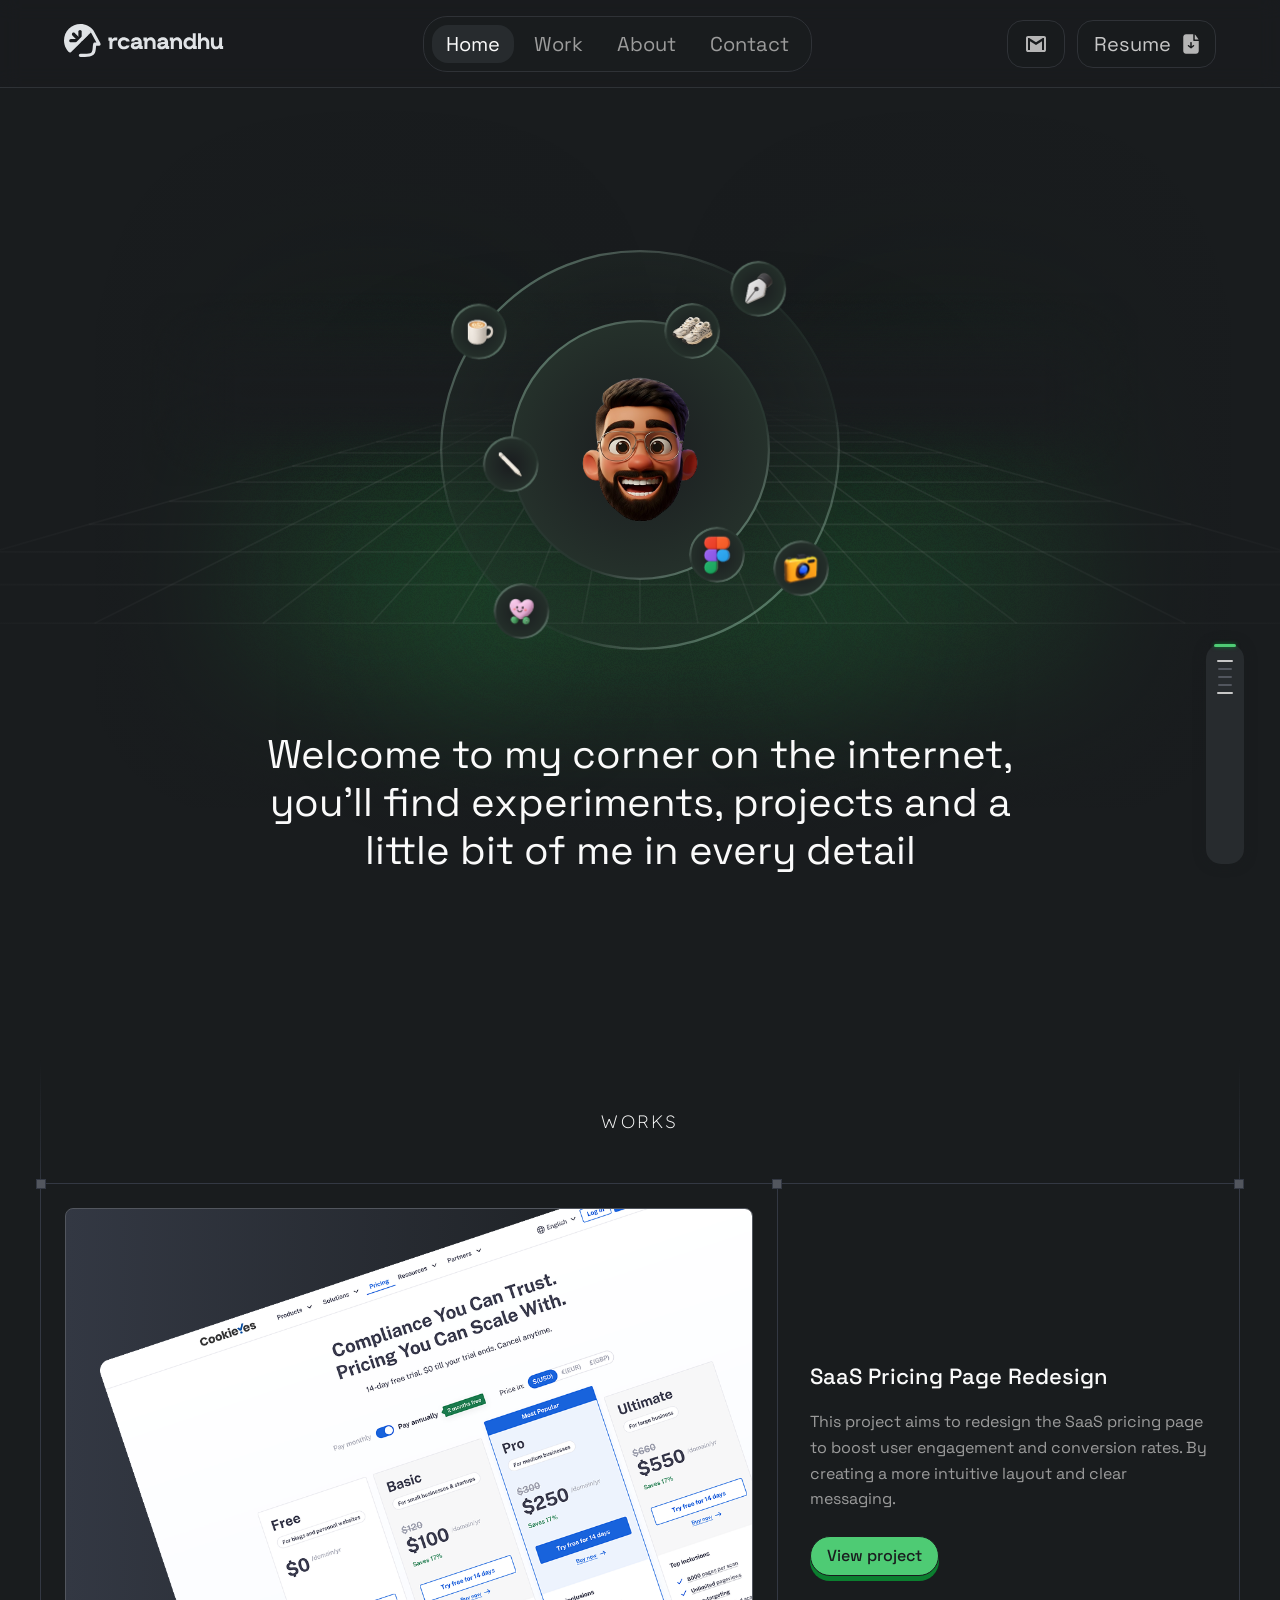
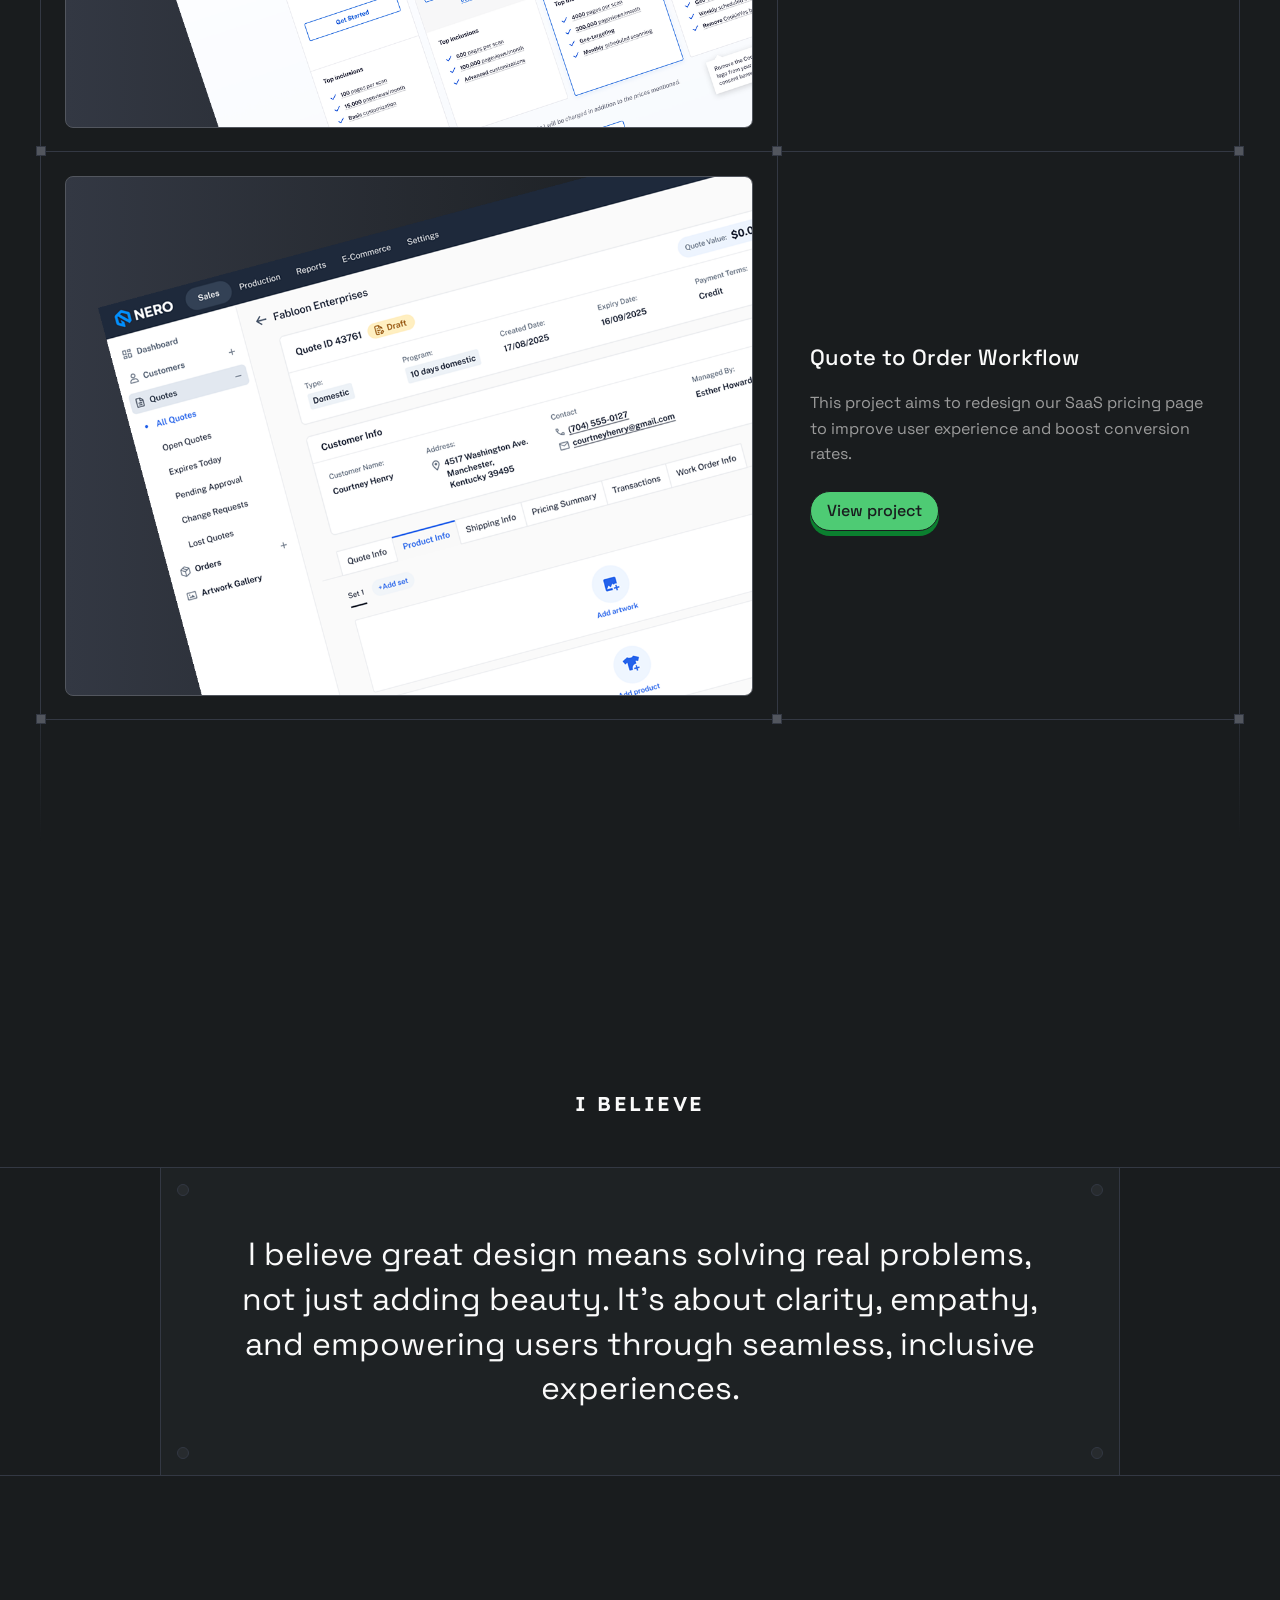
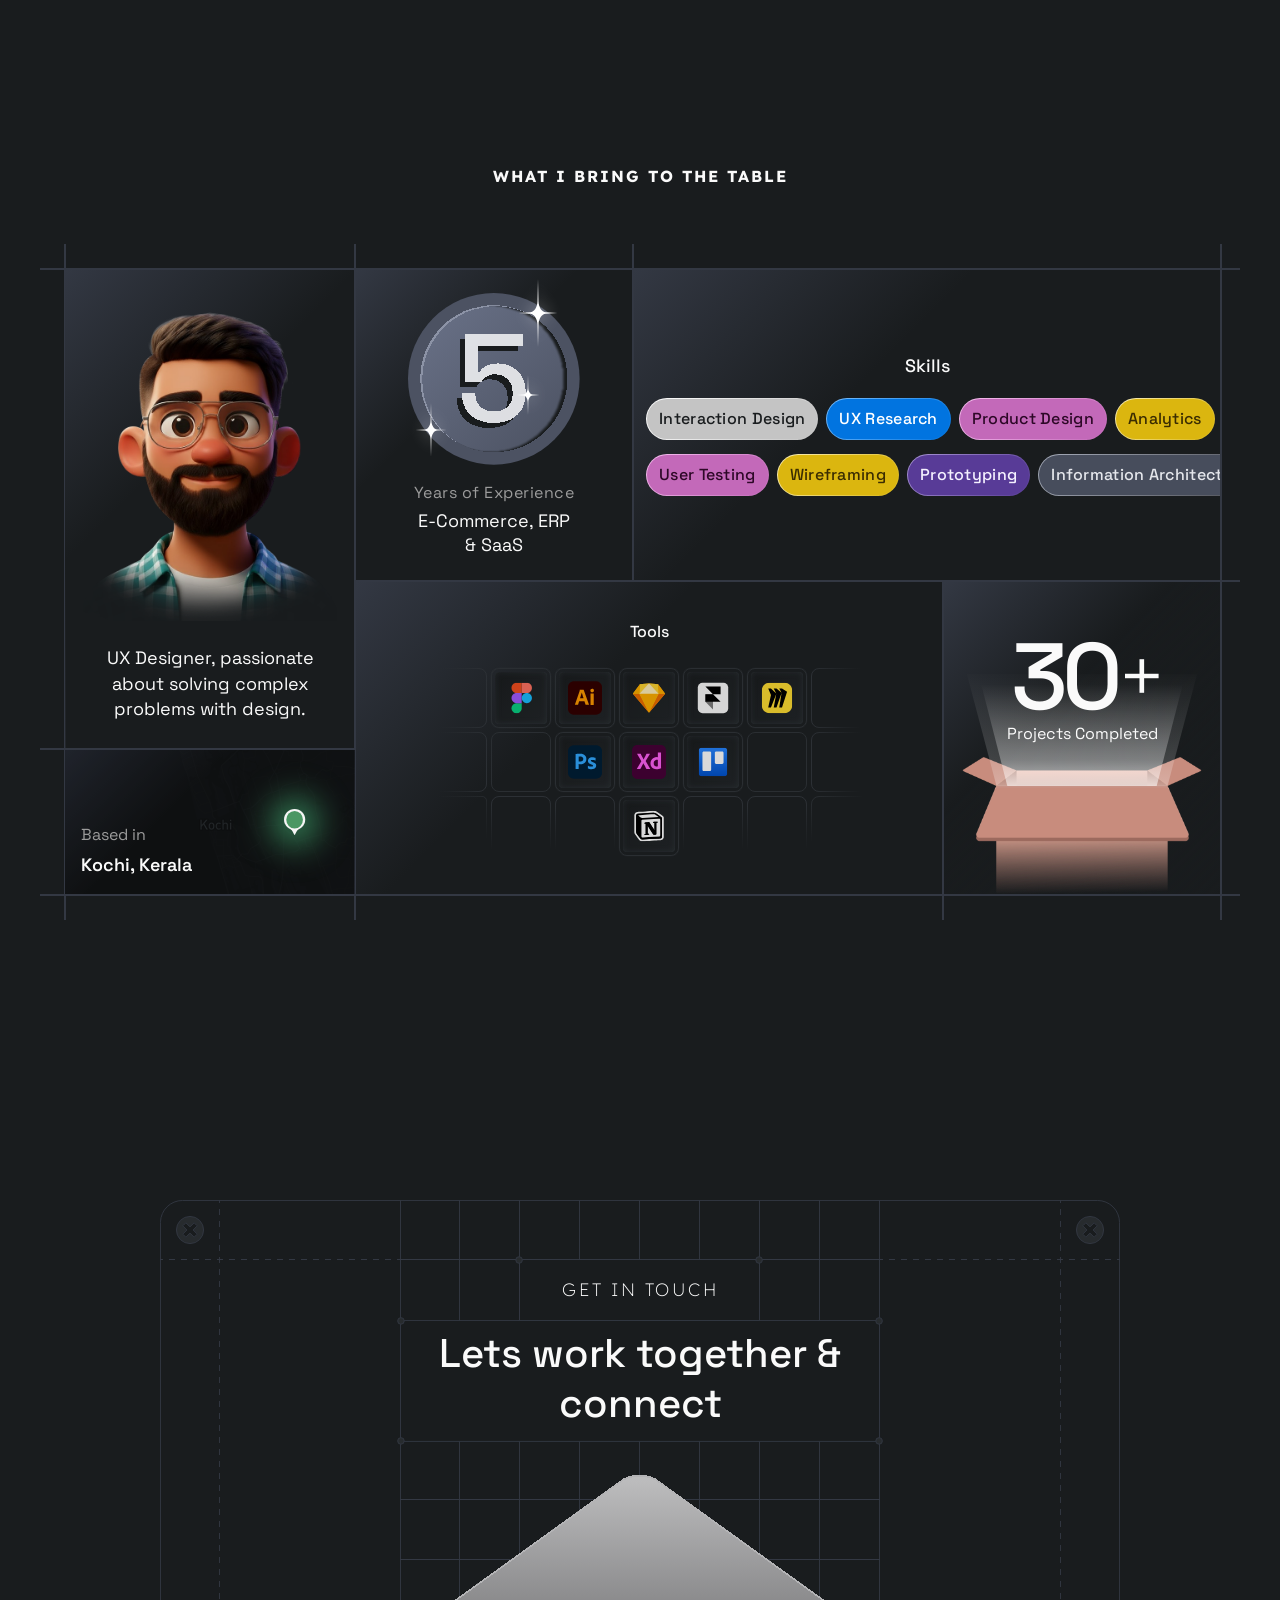
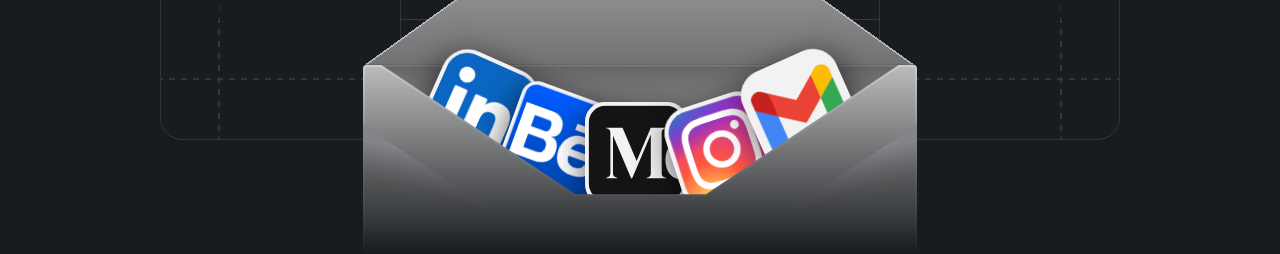
==== commit bdc96e11: "New Changes" ====
--- a/index.html
+++ b/index.html
@@ -49,6 +49,7 @@
   <!-- HERO SECTION -->
   <section class="hero">
     <!-- ORBIT SYSTEM -->
+     <div objectclass="relative">
     <div class="orbit-system">
       <div class="orbit-container">
 
@@ -122,7 +123,7 @@
 
       </div>
     </div>
-
+    </div>
     <!-- HERO TEXT -->
     <div class="hero-content">
       <h1>
@@ -191,186 +192,308 @@
 
     <!-- Optional JS -->
     <script src="js/main.js"></script>
+
+  </section>
+
+
+  <!-- I BELIEVE SECTION -->
+  <section class="ibelieve-section">
+    <div class="ibelieve-section-title">
+      I believe
+    </div>
+    <div class="ibelieve-container-outer">
+      <div class="ibelieve-container-inner">
+        <!-- Corner Ornaments -->
+        <span class="ibelieve-ornament top-left"></span>
+        <span class="ibelieve-ornament top-right"></span>
+        <span class="ibelieve-ornament bottom-left"></span>
+        <span class="ibelieve-ornament bottom-right"></span>
+        <div class="ibelieve-text">
+          I believe great design means solving real problems, not just adding beauty. It’s about clarity, empathy, and
+          empowering users through seamless, inclusive experiences.
+        </div>
+      </div>
+    </div>
+  </section>
+
+  <!-- ABOUT SECTION -->
+  <section class="about-section">
+    <h2 class="about-section-title">WHAT I BRING TO THE TABLE</h2>
+    <div class="about-bento">
+      <!-- Left stripes -->
+      <div class="bento-side">
+        <div class="bento-rect tall"></div>
+        <div class="bento-rect short"></div>
+      </div>
+
+      <!-- Left column (Avatar, Map) -->
+      <div class="bento-vertical">
+        <!-- Avatar Card -->
+        <div class="bento-card avatar-card gradient">
+          <img src="assets/images/avatar2.png" alt="Your portrait" class="avatar-img" />
+          <div class="avatar-text-container">
+            <p class="avatar-desc">UX Designer, passionate about solving complex problems with design.</p>
+          </div>
+        </div>
+        <!-- Map Card -->
+        <div class="bento-card map-card gradient">
+          <div class="map-card-bg"></div>
+
+          <div class="map-card-content">
+            <p class="map-based-in">Based in</p>
+            <p class="map-location">Kochi, Kerala</p>
+          </div>
+
+          <div class="map-pin-wrap">
+            <span class="map-pin-glow"></span>
+            <span class="map-pin-icon">
+              <img src="assets/icons/location.svg" alt="" aria-hidden="true" />
+            </span>
+          </div>
+        </div>
+
+
+
+      </div>
+
+      <!-- Center columns (Experience, Skills, Tools, Projects) -->
+      <div class="bento-vertical bento-wide">
+        <div class="bento-row">
+          <!-- Experience Card -->
+          <div class="bento-card-outer bento-top">
+            <div class="bento-card exp-card gradient" tabindex="0">
+              <div class="exp-illustration-wrap">
+                <img src="assets/svg/coin-front.svg" alt="Coin front" class="coin-static" />
+                <img src="assets/svg/sparkle.svg" alt="" aria-hidden="true" class="sparkle-svg sparkle-large" />
+                <img src="assets/svg/sparkle.svg" alt="" aria-hidden="true" class="sparkle-svg sparkle-medium" />
+                <img src="assets/svg/sparkle.svg" alt="" aria-hidden="true" class="sparkle-svg sparkle-small" />
+              </div>
+              <div class="exp-info">
+                <div class="exp-title">Years of Experience</div>
+                <div class="exp-desc">E-Commerce, ERP & SaaS</div>
+              </div>
+            </div>
+          </div>
+
+          <!-- Skills Card -->
+          <div class="bento-card-outer bento-top">
+            <div class="bento-card skills-card gradient" tabindex="0">
+              <h4 class="skills-title">Skills</h4>
+
+              <!-- Line 1 Scrolling Pills Container -->
+              <div class="skills-pills-container" tabindex="0" aria-label="Scrolling skills list line 1">
+                <div class="skills-pills-scroll">
+                  <div class="pills-row">
+                    <span class="skill-pill style-1">Interaction Design</span>
+                    <span class="skill-pill style-2">UX Research</span>
+                    <span class="skill-pill style-3">Product Design</span>
+                    <span class="skill-pill style-4">Analytics</span>
+                    <span class="skill-pill style-5">Visual Design</span>
+                    <span class="skill-pill style-6">Responsive Design</span>
+                  </div>
+                  <!-- Duplicate set for infinity -->
+                  <div class="pills-row">
+                    <span class="skill-pill style-1">Interaction Design</span>
+                    <span class="skill-pill style-2">UX Research</span>
+                    <span class="skill-pill style-3">Product Design</span>
+                    <span class="skill-pill style-4">Analytics</span>
+                    <span class="skill-pill style-5">Visual Design</span>
+                    <span class="skill-pill style-6">Responsive Design</span>
+                  </div>
+                </div>
+              </div>
+
+              <!-- Line 2 Scrolling Pills Container -->
+              <div class="skills-pills-container" tabindex="0" aria-label="Scrolling skills list line 2"
+                style="margin-top:8px;">
+                <div class="skills-pills-scroll">
+                  <div class="pills-row">
+                    <span class="skill-pill style-3">User Testing</span>
+                    <span class="skill-pill style-4">Wireframing</span>
+                    <span class="skill-pill style-5">Prototyping</span>
+                    <span class="skill-pill style-6">Information Architecture</span>
+                    <span class="skill-pill style-1">Content Strategy</span>
+                    <span class="skill-pill style-2">Accessibility</span>
+                  </div>
+                  <!-- Duplicate set for infinity -->
+                  <div class="pills-row">
+                    <span class="skill-pill style-3">User Testing</span>
+                    <span class="skill-pill style-4">Wireframing</span>
+                    <span class="skill-pill style-5">Prototyping</span>
+                    <span class="skill-pill style-6">Information Architecture</span>
+                    <span class="skill-pill style-1">Content Strategy</span>
+                    <span class="skill-pill style-2">Accessibility</span>
+                  </div>
+                </div>
+              </div>
+            </div>
+          </div>
+
+        </div>
+        <div class="bento-row">
+
+          <!-- Tools Card -->
+          <div class="bento-card-outer bento-bottom">
+            <div class="bento-card tools-card gradient">
+              <h4 class="tools-title">Tools</h4>
+
+              <div class="tools-grid">
+                <!-- Row 1 (7 cells) -->
+                <img src="assets/svg/left-fade.svg" alt="" class="tool-slot-svg" />
+
+                <div class="tool-slot is-filled">
+                  <div class="tool-tile">
+                    <img src="assets/icons/figma.svg" alt="Figma" />
+                  </div>
+                </div>
+                <div class="tool-slot is-filled">
+                  <div class="tool-tile">
+                    <img src="assets/icons/ai.svg" alt="Illustrator" />
+                  </div>
+                </div>
+                <div class="tool-slot is-filled">
+                  <div class="tool-tile">
+                    <img src="assets/icons/sketch.svg" alt="Sketch" />
+                  </div>
+                </div>
+                <div class="tool-slot is-filled">
+                  <div class="tool-tile">
+                    <img src="assets/icons/framer.svg" alt="Framer" />
+                  </div>
+                </div>
+                <div class="tool-slot is-filled">
+                  <div class="tool-tile">
+                    <img src="assets/icons/miro.svg" alt="Miro" />
+                  </div>
+                </div>
+
+                <img src="assets/svg/right-fade.svg" alt="" class="tool-slot-svg" />
+
+                <!-- Row 2 (7 cells) -->
+                <img src="assets/svg/left-fade.svg" alt="" class="tool-slot-svg" />
+                <img src="assets/svg/plane-nofade.svg" alt="" class="tool-slot-svg" />
+
+                <div class="tool-slot is-filled">
+                  <div class="tool-tile">
+                    <img src="assets/icons/ps.svg" alt="Photoshop" />
+                  </div>
+                </div>
+                <div class="tool-slot is-filled">
+                  <div class="tool-tile">
+                    <img src="assets/icons/xd.svg" alt="Adobe XD" />
+                  </div>
+                </div>
+                <div class="tool-slot is-filled">
+                  <div class="tool-tile">
+                    <img src="assets/icons/trello.svg" alt="Trello" />
+                  </div>
+                </div>
+
+                <img src="assets/svg/plane-nofade.svg" alt="" class="tool-slot-svg" />
+                <img src="assets/svg/right-fade.svg" alt="" class="tool-slot-svg" />
+
+                <!-- Row 3 (7 cells) -->
+                <img src="assets/svg/bottom-left-fade.svg" alt="" class="tool-slot-svg" />
+                <img src="assets/svg/bottom-fade.svg" alt="" class="tool-slot-svg" />
+                <img src="assets/svg/bottom-fade.svg" alt="" class="tool-slot-svg" />
+
+                <div class="tool-slot is-filled">
+                  <div class="tool-tile">
+                    <img src="assets/icons/notion.svg" alt="Notion" />
+                  </div>
+                </div>
+
+                <img src="assets/svg/bottom-fade.svg" alt="" class="tool-slot-svg" />
+                <img src="assets/svg/bottom-fade.svg" alt="" class="tool-slot-svg" />
+                <img src="assets/svg/bottom-right-fade.svg" alt="" class="tool-slot-svg" />
+              </div>
+            </div>
+          </div>
+
+
+          <!-- Projects Card -->
+          <div class="bento-card-outer bento-bottom">
+            <div class="bento-card projects-card gradient">
+              <div class="projects-info-container">
+                <div class="projects-count-row">
+                  <span class="projects-count-num">30</span>
+                  <span class="projects-count-plus">+</span>
+                </div>
+                <p class="projects-text">Projects Completed</p>
+              </div>
+
+              <!-- Static light rays -->
+              <div class="projects-ray-effect"></div>
+
+              <!-- Travelling sparkle lights -->
+              <div class="projects-spark spark-1"></div>
+              <div class="projects-spark spark-2"></div>
+              <div class="projects-spark spark-3"></div>
+              <div class="projects-spark spark-4"></div>
+              <div class="projects-spark spark-5"></div>
+
+              <img src="assets/images/projects.png" alt="Projects Completed" class="projects-img" />
+            </div>
+          </div>
+
+        </div>
+      </div>
+
+      <!-- Right stripes -->
+      <div class="bento-side">
+        <div class="bento-rect tall"></div>
+        <div class="bento-rect short"></div>
+      </div>
+    </div>
+  </section>
+
+  <!-- CONTACT SECTION -->
+  <section class="contact-section" id="contact">
+    <div class="contact-card contact-grid-bg">
+      <!-- Heading -->
+      <header class="contact-header">
+        <span class="contact-label">Get in touch</span>
+        <h2 class="contact-title">
+          Lets work together &amp;<br />
+          connect
+        </h2>
+      </header>
+
+      <!-- Envelope -->
+      <div class="contact-envelope-wrap">
+        <!-- wide base -->
+        <div class="contact-envelope-base-wrap">
+          <img src="assets/svg/envelope-base.svg" alt="" class="contact-envelope-base" aria-hidden="true" />
+        </div>
+
+        <!-- icons + flap -->
+        <div class="contact-envelope-front">
+          <div class="contact-icons">
+            <img src="assets/svg/linkedin.svg" alt="LinkedIn" class="contact-icon icon-linkedin" />
+            <img src="assets/svg/behance.svg" alt="Behance" class="contact-icon icon-behance" />
+            <img src="assets/svg/medium.svg" alt="Medium" class="contact-icon icon-medium" />
+            <img src="assets/svg/instagram.svg" alt="Instagram" class="contact-icon icon-instagram" />
+            <img src="assets/svg/email.svg" alt="Email" class="contact-icon icon-gmail" />
+          </div>
+
+          <img src="assets/svg/envelope-flap.svg" alt="" class="contact-envelope-flap" aria-hidden="true" />
+        </div>
+
+        <!-- glow under envelope -->
+        <div class="contact-envelope-glow"></div>
+      </div>
+    </div>
+  </section>
+
+  <!-- SCROLLBAR -->
+  <div class="custom-scrollbar-float ">
+    <div class="scrollbar-track">
+      <!-- Section markers (big) and minor ticks (small) will be injected here -->
+      <div class="scrollbar-ticks"></div>
+      <div class="scrollbar-thumb"></div>
+    </div>
+  </div>
+
 </body>
 
-<!-- I BELIEVE SECTION -->
-<section class="ibelieve-section">
-  <div class="ibelieve-section-title">
-    I believe
-  </div>
-  <div class="ibelieve-container-outer">
-    <div class="ibelieve-container-inner">
-      <!-- Corner Ornaments -->
-      <span class="ibelieve-ornament top-left"></span>
-      <span class="ibelieve-ornament top-right"></span>
-      <span class="ibelieve-ornament bottom-left"></span>
-      <span class="ibelieve-ornament bottom-right"></span>
-      <div class="ibelieve-text">
-        I believe great design means solving real problems, not just adding beauty. It’s about clarity, empathy, and
-        empowering users through seamless, inclusive experiences.
-      </div>
-    </div>
-  </div>
-</section>
-
-<div class="custom-scrollbar-float">
-  <div class="scrollbar-track">
-    <!-- Section markers (big) and minor ticks (small) will be injected here -->
-    <div class="scrollbar-ticks"></div>
-    <div class="scrollbar-thumb"></div>
-  </div>
-</div>
-
-<!-- ABOUT SECTION -->
-<section class="about-section">
-  <h2 class="about-section-title">WHAT I BRING TO THE TABLE</h2>
-  <div class="about-bento">
-    <!-- Left stripes -->
-    <div class="bento-side">
-      <div class="bento-rect tall"></div>
-      <div class="bento-rect short"></div>
-    </div>
-
-    <!-- Left column (Avatar, Map) -->
-    <div class="bento-vertical">
-      <!-- Avatar Card -->
-      <div class="bento-card avatar-card gradient">
-        <img src="assets/images/avatar2.png" alt="Your portrait" class="avatar-img" />
-        <div class="avatar-text-container">
-          <p class="avatar-desc">UX Designer, passionate about solving complex problems with design.</p>
-        </div>
-      </div>
-      <!-- Map Card -->
-      <div class="bento-card map-card gradient">
-        <img src="assets/images/kochi-map-dark.png" alt="Map of Kochi, Kerala" class="map-img" />
-        <p class="map-desc">Kochi, Kerala</p>
-      </div>
-    </div>
-
-    <!-- Center columns (Experience, Skills, Tools, Projects) -->
-    <div class="bento-vertical bento-wide">
-      <div class="bento-row">
-        <!-- Experience Card -->
-        <div class="bento-card-outer bento-top">
-          <div class="bento-card exp-card gradient" tabindex="0">
-            <div class="exp-illustration-wrap">
-              <img src="assets/svg/coin-front.svg" alt="Coin front" class="coin-static" />
-              <img src="assets/svg/sparkle.svg" alt="" aria-hidden="true" class="sparkle-svg sparkle-large" />
-              <img src="assets/svg/sparkle.svg" alt="" aria-hidden="true" class="sparkle-svg sparkle-medium" />
-              <img src="assets/svg/sparkle.svg" alt="" aria-hidden="true" class="sparkle-svg sparkle-small" />
-            </div>
-            <div class="exp-info">
-              <div class="exp-title">Years of Experience</div>
-              <div class="exp-desc">E-Commerce, ERP & SaaS</div>
-            </div>
-          </div>
-        </div>
-
-        <!-- Skills Card -->
-        <div class="bento-card-outer bento-top">
-          <div class="bento-card skills-card gradient" tabindex="0">
-            <h4 class="skills-title">Skills</h4>
-
-            <!-- Line 1 Scrolling Pills Container -->
-            <div class="skills-pills-container" tabindex="0" aria-label="Scrolling skills list line 1">
-              <div class="skills-pills-scroll">
-                <div class="pills-row">
-                  <span class="skill-pill style-1">Interaction Design</span>
-                  <span class="skill-pill style-2">UX Research</span>
-                  <span class="skill-pill style-3">Product Design</span>
-                  <span class="skill-pill style-4">Analytics</span>
-                  <span class="skill-pill style-5">Visual Design</span>
-                  <span class="skill-pill style-6">Responsive Design</span>
-                </div>
-                <!-- Duplicate set for infinity -->
-                <div class="pills-row">
-                  <span class="skill-pill style-1">Interaction Design</span>
-                  <span class="skill-pill style-2">UX Research</span>
-                  <span class="skill-pill style-3">Product Design</span>
-                  <span class="skill-pill style-4">Analytics</span>
-                  <span class="skill-pill style-5">Visual Design</span>
-                  <span class="skill-pill style-6">Responsive Design</span>
-                </div>
-              </div>
-            </div>
-
-            <!-- Line 2 Scrolling Pills Container -->
-            <div class="skills-pills-container" tabindex="0" aria-label="Scrolling skills list line 2"
-              style="margin-top:8px;">
-              <div class="skills-pills-scroll">
-                <div class="pills-row">
-                  <span class="skill-pill style-3">User Testing</span>
-                  <span class="skill-pill style-4">Wireframing</span>
-                  <span class="skill-pill style-5">Prototyping</span>
-                  <span class="skill-pill style-6">Information Architecture</span>
-                  <span class="skill-pill style-1">Content Strategy</span>
-                  <span class="skill-pill style-2">Accessibility</span>
-                </div>
-                <!-- Duplicate set for infinity -->
-                <div class="pills-row">
-                  <span class="skill-pill style-3">User Testing</span>
-                  <span class="skill-pill style-4">Wireframing</span>
-                  <span class="skill-pill style-5">Prototyping</span>
-                  <span class="skill-pill style-6">Information Architecture</span>
-                  <span class="skill-pill style-1">Content Strategy</span>
-                  <span class="skill-pill style-2">Accessibility</span>
-                </div>
-              </div>
-            </div>
-          </div>
-        </div>
-
-      </div>
-      <div class="bento-row">
-        <!-- Tools Card -->
-        <div class="bento-card-outer bento-bottom">
-          <div class="bento-card tools-card gradient">
-            <h4 class="tools-title">Tools</h4>
-            <div class="tools-icons">
-              <img src="assets/icons/figma.svg" alt="Figma" />
-              <img src="assets/icons/ai.svg" alt="Illustrator" />
-              <img src="assets/icons/sketch.svg" alt="Sketch" />
-              <img src="assets/icons/miro.svg" alt="Miro" />
-              <img src="assets/icons/ps.svg" alt="Photoshop" />
-              <img src="assets/icons/xd.svg" alt="Adobe XD" />
-              <img src="assets/icons/trello.svg" alt="Trello" />
-              <img src="assets/icons/notion.svg" alt="Notion" />
-            </div>
-          </div>
-        </div>
-        <div class="bento-card-outer bento-bottom">
-          <div class="bento-card projects-card gradient">
-            <div class="projects-info-container">
-              <div class="projects-count-row">
-                <span class="projects-count-num">30</span>
-                <span class="projects-count-plus">+</span>
-              </div>
-              <p class="projects-text">Projects Completed</p>
-            </div>
-
-            <!-- Static light rays -->
-            <div class="projects-ray-effect"></div>
-
-            <!-- Travelling sparkle lights -->
-            <div class="projects-spark spark-1"></div>
-            <div class="projects-spark spark-2"></div>
-            <div class="projects-spark spark-3"></div>
-            <div class="projects-spark spark-4"></div>
-            <div class="projects-spark spark-5"></div>
-
-            <img src="assets/images/projects.png" alt="Projects Completed" class="projects-img" />
-          </div>
-        </div>
-
-      </div>
-    </div>
-
-    <!-- Right stripes -->
-    <div class="bento-side">
-      <div class="bento-rect tall"></div>
-      <div class="bento-rect short"></div>
-    </div>
-  </div>
-</section>
-
 </html>
--- a/css/style.css
+++ b/css/style.css
@@ -123,11 +123,16 @@
    ------------------------- */
 html,
 body {
-  min-height: 100%;
+  display: block;                 /* was flex */
+  flex-direction: column;         /* remove or comment out */
   background: var(--color-surface);
   color: var(--color-text-primary);
   font-family: "Space Grotesk", system-ui, sans-serif;
   line-height: 1.5;
+  margin: 0;
+  padding: 0;
+  height: auto;      /* let height be content-driven */
+  min-height: 0;
 }
 
 .container {
@@ -344,14 +349,192 @@
   font-weight: 400;
   line-height: 1.2;
   color: var(--color-text-primary);
-}
-
-@media (max-width: 720px) {
+  margin-top: 60px;
+}
+
+
+/* Tablet hero: 768–1199px */
+@media (max-width: 1200px) {
+  .hero {
+    min-height: 100vh;
+    padding-top: var(--header-height, 80px);
+    display: flex;
+    flex-direction: column;
+    align-items: center;
+    justify-content: flex-start;
+    position: relative;
+  }
+
+  .orbit-system {
+    position: static;
+    transform: none;
+    width: 100%;
+    display: flex;
+    justify-content: center;
+    margin-top: 32px;
+  }
+
+  /* slightly smaller than desktop so it fits 1200 and below */
+  .orbit-container {
+    position: relative;
+    margin: 0 auto;
+    width: 360px;
+    height: 360px;
+  }
+
+  .orbit-outer {
+    width: 360px;
+    height: 360px;
+  }
+
+  .orbit-inner {
+    width: 250px;
+    height: 250px;
+  }
+
+  .avatar-wrapper .avatar {
+    width: 118px;
+    height: auto;
+  }
+
+  .pill.pill-64 .icon-wrapper,
+  .pill.pill-56 .icon-wrapper {
+    transform: scale(0.85);
+  }
+
+  /* keep text clearly below the orbit */
+  .hero-content {
+    position: static;             /* in normal flow */
+    width: 100%;
+    max-width: 800px;
+    padding-top: 24px;
+    text-align: center;
+    z-index: 1;
+  }
+
   .hero-content h1 {
-    font-size: 28px;
-    line-height: 1.25;
-  }
-}
+    font-size: 32px;
+    line-height: 1.35;
+    font-weight: 400;
+  }
+}
+
+/* Mobile hero */
+@media (max-width: 768px) {
+  .hero {
+    min-height: 100vh;
+    padding-top: var(--header-height, 72px);
+    display: flex;
+    flex-direction: column;
+    align-items: center;
+    justify-content: flex-start;
+    overflow: hidden;
+  }
+
+  .orbit-system {
+    width: 100%;
+    display: flex;
+    justify-content: center;
+    margin-top: 32px;
+  }
+
+  .orbit-container {
+    width: 320px;
+    height: 320px;
+  }
+
+  .orbit-outer {
+    width: 320px;
+    height: 320px;
+  }
+
+  .orbit-inner {
+    width: 220px;
+    height: 220px;
+  }
+
+  .avatar-wrapper .avatar {
+    width: 140px;
+    height: auto;
+  }
+
+  .pill.pill-64 .icon-wrapper,
+  .pill.pill-56 .icon-wrapper {
+    transform: scale(0.8);
+  }
+
+  .hero-content {
+    width: 100%;
+    padding: 40px 24px 48px 24px;
+    margin-top: 16px;
+    text-align: center;
+  }
+
+  .hero-content h1 {
+    font-size: 20px;
+    line-height: 1.35;
+    font-weight: 500;
+  }
+}
+
+
+@media (max-width: 480px) {
+  .hero {
+    min-height: 100vh;
+    padding-top: var(--header-height, 72px);
+    display: flex;
+    flex-direction: column;
+    align-items: center;
+    justify-content: flex-start;
+    overflow: hidden;
+  }
+
+  .orbit-system {
+    width: 100%;
+    display: flex;
+    justify-content: center;
+    margin-top: 32px;
+  }
+
+  .orbit-container {
+    width: 320px;
+    height: 320px;
+  }
+
+  .orbit-outer {
+    width: 320px;
+    height: 320px;
+  }
+
+  .orbit-inner {
+    width: 220px;
+    height: 220px;
+  }
+
+  .avatar-wrapper .avatar {
+    width: 140px;
+    height: auto;
+  }
+
+  .pill.pill-64 .icon-wrapper,
+  .pill.pill-56 .icon-wrapper {
+    transform: scale(0.8);
+  }
+
+  .hero-content {
+    width: 100%;
+    padding: 40px 24px 48px 24px;
+    margin-top: 16px;
+    text-align: center;
+  }
+
+  .hero-content h1 {
+    font-size: 20px;
+    line-height: 1.35;
+    font-weight: 500;
+  }
+}
+
 
 /* -------------------------
    ORBIT SYSTEM
@@ -764,7 +947,7 @@
 /* Empty border container below all works */
 .works-end-border {
   position: relative;
-  border-top: 1.5px solid var(--color-border, #333843);
+  border-top: 1px solid var(--color-border, #333843);
   /* Keeps solid top line */
   border-left: none;
   border-right: none;
@@ -1003,7 +1186,8 @@
   display: flex;
   justify-content: center;
   align-items: stretch;
-  max-width: 1200px;
+  width: 1200px;          /* fixed overall width */
+  max-width: 100%;
   margin: 0 auto;
   gap: 0;
 }
@@ -1014,6 +1198,7 @@
   padding-top: 24px;
   padding-bottom: 24px;
   width: var(--bento-side-w);
+  margin: 0;
 }
 
 .bento-rect {
@@ -1062,14 +1247,16 @@
   padding-top: 24px;
   padding-bottom: 24px;
   border-left: var(--bento-border) solid var(--color-border);
-  width: auto;
+  width: 290px;        /* column width */
+  flex: 0 0 290px;
   border-radius: 0;
 }
 
 .bento-vertical.bento-wide {
   border: none;
-  padding-top: 0;
-  padding-bottom: 0;
+  padding: 0px;
+  width: 862px;
+  flex: 0 0 862px; 
 }
 
 .bento-row {
@@ -1118,6 +1305,7 @@
   padding: 24px 16px;
   min-height: var(--bento-card-h);
   height: auto;
+  width: 290px;
 }
 
 /* Map Card: only bottom border */
@@ -1126,6 +1314,7 @@
   border-top: 2px solid var(--color-border);
   border-left: none;
   border-right: none;
+  width: 290px;
   height: var(--bento-map-h) !important;
 }
 
@@ -1138,6 +1327,8 @@
   height: var(--bento-right-card-h);
   padding-top: 24px;
   padding-bottom: 24px;
+  width: 276px;
+  flex: 0 0 276px;
 }
 
 .bento-card.skills-card.gradient {
@@ -1154,16 +1345,29 @@
   border-top: 2px solid var(--color-border, #333843);
   border-bottom: 2px solid var(--color-border, #333843);
   box-sizing: border-box;
+  width: 586px;
+  flex: 0 0 314px;
 }
 
 /* Tools & Projects: only bottom border */
-.bento-card.tools-card.gradient,
 .bento-card.projects-card.gradient {
   border-top: none;
   border-bottom: 2px solid var(--color-border);
   border-left: none;
   border-right: none;
   height: var(--bento-right-card-h);
+  width: 276px;
+  flex: 0 0 314px;
+}
+
+.bento-card.tools-card.gradient {
+  border-top: none;
+  border-bottom: 2px solid var(--color-border);
+  border-left: none;
+  border-right: none;
+  height: var(--bento-right-card-h);
+  width: 586px;
+  flex: 0 0 314px;
 }
 
 /* Card widths */
@@ -1239,20 +1443,142 @@
   font-weight: 400;
 }
 
-.bento-card.map-card .map-img {
-  width: 64px;
-  height: 64px;
+/* --- Map Card --- */
+.bento-card.map-card.gradient {
+  position: relative;
+  overflow: hidden;
+  /* height, width, borders still controlled by --bento-map-h and bento layout */
+}
+
+/* Background map image */
+.map-card-bg {
+  position: absolute;
+  inset: 0;
+  background-image: url("../assets/images/kochi-map.png");
+  background-size: cover;
+  background-position: center;
+  /* darken + slightly transparent so gradient shows through */
+  opacity: 0.55;                 /* adjust 0.4–0.7 until it feels right */
+  filter: brightness(0.9) contrast(1.1);
+  mix-blend-mode: soft-light;    /* lets the gradient color influence the map */
+  pointer-events: none;
+  z-index: 0;
+}
+
+/* Text block (bottom-left) */
+.map-card-content {
+  position: absolute;
+  left: 16px;
+  bottom: 16px;
+  z-index: 2;
+}
+
+.map-based-in {
+  margin: 0 0 4px 0;
+  font-size: 16px;
+  font-family: 'Space Grotesk', system-ui, sans-serif;
+  font-weight: 400;
+  color: var(--color-text-secondary);
+}
+
+.map-location {
+  margin: 0;
+  font-size: 18px;
+  font-family: 'Space Grotesk', system-ui, sans-serif;
+  font-weight: 600;
+  color: var(--color-text-primary);
+}
+
+/* Pin wrapper (right center) */
+.map-pin-wrap {
+  position: absolute;
+  right: 24px;
+  top: 50%;
+  transform: translateY(-50%);
+  width: 72px;
+  height: 72px;
+  display: flex;
+  align-items: center;
+  justify-content: center;
+  z-index: 2; /* group above map background, below other UI */
+}
+
+/* Accent glow with noise and subtle animation */
+.map-pin-glow {
+  position: absolute;
+  width: 72px;
+  height: 72px;
+  border-radius: 50%;
+  background:
+    radial-gradient(
+      circle,
+      rgba(var(--green-400-rgb, 77, 211, 136), 0.85) 0%,
+      rgba(var(--green-400-rgb, 77, 211, 136), 0.35) 35%,
+      transparent 70%
+    );
+  opacity: 1;
+  filter: blur(15px);
+  z-index: 0;
+  overflow: hidden;
+}
+
+/* Noise layer to reduce banding */
+.map-pin-glow::after {
+  content: "";
+  position: absolute;
+  inset: -40%;
+  background-image:
+    repeating-linear-gradient(
+      0deg,
+      rgba(0, 0, 0, 0.12) 0,
+      rgba(0, 0, 0, 0.12) 0.5px,
+      transparent 0.5px,
+      transparent 1px
+    ),
+    repeating-linear-gradient(
+      90deg,
+      rgba(0, 0, 0, 0.10) 0,
+      rgba(0, 0, 0, 0.10) 0.5px,
+      transparent 0.5px,
+      transparent 1px
+    ),
+    repeating-linear-gradient(
+      45deg,
+      rgba(255, 255, 255, 0.04) 0,
+      rgba(255, 255, 255, 0.04) 0.5px,
+      transparent 0.5px,
+      transparent 1px
+    );
+  mix-blend-mode: soft-light;
+  opacity: 0.45;
+  pointer-events: none;
+  animation: glowNoiseDrift 6s linear infinite;
+}
+
+@keyframes glowNoiseDrift {
+  0%   { transform: scale(1); }
+  50%  { transform: scale(1.02); }
+  100% { transform: scale(1); }
+}
+
+/* Icon above glow */
+.map-pin-icon {
+  position: relative;
+  width: 32px;
+  height: 32px;
+  display: inline-flex;
+  align-items: center;
+  justify-content: center;
+  z-index: 1; /* above glow */
+}
+
+.map-pin-icon img {
+  width: 40px;
+  height: 40px;
+  object-fit: contain;
   display: block;
-  margin: 24px auto 8px auto;
-  object-fit: contain;
-}
-
-.bento-card.map-card .map-desc {
-  text-align: center;
-  font-size: 16px;
-  color: var(--color-text-secondary);
-  margin: 0;
-}
+}
+
 
 /* --- Experience Card Layout --- */
 .bento-card.exp-card.gradient {
@@ -1496,30 +1822,155 @@
   outline: 2px solid var(--color-accent);
 }
 
-
-/* Tools Card Title */
-.bento-card.tools-card .tools-title {
+/* Tools Card */
+/* Card container */
+.bento-card.tools-card.gradient {
+  padding: 40px;
+  display: flex;
+  flex-direction: column;
+  align-items: center;
+  justify-content: center;
+}
+
+/* Title */
+.tools-title {
   font-size: 16px;
   color: var(--color-text-primary);
   font-weight: 500;
-  margin: 24px 0 10px 0;
-  text-align: left;
-}
-
-.bento-card.tools-card .tools-icons {
-  display: flex;
-  flex-wrap: wrap;
-  gap: 14px;
-  justify-content: center;
-  margin-top: 10px;
-}
-
-.bento-card.tools-card .tools-icons img {
-  width: 34px;
-  height: 34px;
+  margin: 0 0 24px 0;
+}
+
+/* 7×3 grid, 60px cells, 4px gaps */
+.tools-grid {
+  display: grid;
+  grid-template-columns: repeat(7, 60px);
+  grid-auto-rows: 60px;
+  gap: 4px;
+  justify-content: center;
+}
+
+/* SVG containers (empty slots) */
+.tool-slot-svg {
+  width: 60px;
+  height: 60px;
+  display: block;
+  pointer-events: none;
+}
+
+/* Filled slots (with icons) */
+.tool-slot {
+  width: 60px;
+  height: 60px;
+  box-sizing: border-box;
   border-radius: 8px;
-  background: var(--neutral-700);
-  padding: 5px;
+  display: flex;
+  align-items: center;
+  justify-content: center;
+}
+
+/* Frame: always a little on, brighter in window */
+.tool-slot.is-filled {
+  border: 1px solid var(--border-subtle, #2A2E32);
+  box-shadow: 0 0 2px rgba(148,153,158,0.4);        /* base soft glow */
+  background-color: transparent;
+  justify-items: center;
+  animation: toolsTileOnFrame 4s ease-out infinite;
+  animation-fill-mode: both;
+}
+
+/* Inner tile: always visible, just brightens in window */
+.tool-tile {
+  width: 52px;
+  height: 52px;
+  border-radius: 4px;
+  background: linear-gradient(135deg, #1A1D1F 0%, #23272A 100%);
+  display: flex;
+  align-items: center;
+  justify-content: center;
+  box-shadow:
+    inset 0 0 2px rgba(88,98,105,0.6),
+    inset 0 0 10px rgba(65,72,78,0.7);              /* base inner glow */
+  animation: toolsTileOnInner 4s ease-out infinite;
+  animation-delay: inherit;
+  animation-fill-mode: both;  /* keep initial and final states */
+}
+
+/* Icons: always fully visible */
+.tool-tile img {
+  width: 38px;
+  height: 38px;
+  object-fit: contain;
+}
+
+/* Staggered delays: 9 filled tiles in visual order */
+.tools-grid .tool-slot.is-filled:nth-of-type(1) { animation-delay: 0s;    }
+.tools-grid .tool-slot.is-filled:nth-of-type(2) { animation-delay: 0.15s; }
+.tools-grid .tool-slot.is-filled:nth-of-type(3) { animation-delay: 0.5s;  }
+.tools-grid .tool-slot.is-filled:nth-of-type(4) { animation-delay: 0.85s; }
+.tools-grid .tool-slot.is-filled:nth-of-type(5) { animation-delay: 1.2s;  }
+.tools-grid .tool-slot.is-filled:nth-of-type(6) { animation-delay: 1.55s; }
+.tools-grid .tool-slot.is-filled:nth-of-type(7) { animation-delay: 1.9s;  }
+.tools-grid .tool-slot.is-filled:nth-of-type(8) { animation-delay: 2.25s; }
+.tools-grid .tool-slot.is-filled:nth-of-type(9) { animation-delay: 2.6s;  }
+
+/* FRAME: base glow → brighter window → back to base */
+@keyframes toolsTileOnFrame {
+  0% {
+    border-color: var(--border-subtle, #2A2E32);
+    box-shadow: 0 0 1px rgba(148,153,158,0.2);   /* dimmer base */
+    background-color: transparent;
+  }
+  35% {
+    border-color: var(--border-subtle, #2A2E32);
+    box-shadow: 0 0 1px rgba(148,153,158,0.2);
+    background-color: transparent;
+  }
+  60% { /* ON window */
+    border-color: #909AA2;
+    box-shadow: 0 0 6px #94999e;
+    background-color: transparent;
+  }
+  85% {
+    border-color: #909AA2;
+    box-shadow: 0 0 4px rgba(148,153,158,0.8);
+    background-color: transparent;
+  }
+  100% {
+    border-color: var(--border-subtle, #2A2E32);
+    box-shadow: 0 0 1px rgba(148,153,158,0.2);
+    background-color: transparent;
+  }
+}
+
+/* INNER: base glow → stronger glow window → base glow */
+@keyframes toolsTileOnInner {
+  0% {
+    filter: brightness(0.85);                    /* darker base */
+    box-shadow:
+      inset 0 0 1px rgba(88,98,105,0.4),
+      inset 0 0 6px rgba(65,72,78,0.4);
+  }
+  35% {
+    filter: brightness(0.88);
+    box-shadow:
+      inset 0 0 1px rgba(88,98,105,0.4),
+      inset 0 0 6px rgba(65,72,78,0.4);
+  }
+  60% { /* ON window */
+    filter: brightness(1.12);
+    box-shadow:
+      inset 0 0 3px #586269,
+      inset 0 0 16px #41484E;
+  }
+  85% {
+    filter: brightness(1.05);
+  }
+  100% {
+    filter: brightness(0.85);
+    box-shadow:
+      inset 0 0 1px rgba(88,98,105,0.4),
+      inset 0 0 6px rgba(65,72,78,0.4);
+  }
 }
 
 /* Projects Card */
@@ -1768,45 +2219,224 @@
   }
 }
 
-
-
-/* Maintain accessibility, color tokens, and clean layout per spec */
-
-@media (max-width: 720px) {
-  :root {
-    --outer-ring-size: 240px;
-    --inner-ring-size: 154px;
-    --outer-radius: 120px;
-    --inner-radius: 77px;
-    --orbit-top: 6vh;
-    --hero-text-top: 44vh;
-  }
-
-  .hero {
-    min-height: 540px;
-    padding-bottom: 36px;
-    /* Ensure no accidental overlaps caused by smaller viewport height */
-  }
-
-  .orbit-system {
-    /* Ensures orbit doesn't overlap with hero text. */
-    top: calc(var(--orbit-top) + var(--header-height));
-    max-width: 95vw;
-    height: var(--outer-ring-size);
-    z-index: 2;
-    pointer-events: none;
-  }
-
-  .hero-content {
-    margin-top: var(--hero-text-top);
-    position: relative;
-    z-index: 11;
+/* ---------- CONTACT SECTION ---------- */
+
+.contact-section {
+  padding: 160px 0 0 0;       /* top padding only */
+  background: var(--color-surface);
+  display: block;
+  justify-content: center;
+  margin: 0;
+}
+
+.contact-card {
+  position: relative;
+  width: 960px;
+  max-width: calc(100vw - 48px);
+  margin: 0 auto;
+}
+
+/* Grid: centered panel behind content */
+.contact-grid-bg {
+  /* padding-top: 100%;           */
+  background-image: url("../assets/svg/contact-bg.svg");
+  background-size: contain;    /* show full grid without cropping */
+  background-position: center top;
+  background-repeat: no-repeat;
+  opacity: 1;
+  pointer-events: none;
+}
+
+/* Header */
+.contact-header {
+  position: relative;
+  z-index: 2;
+  text-align: center;
+}
+
+.contact-label {
+  display: inline-block;
+  font-family: 'Lexend', system-ui, sans-serif;
+  font-size: 18px;
+  font-weight: 200;
+  text-transform: uppercase;
+  color: var(--color-text-primary, #FAFAFA);
+  letter-spacing: 2.5px;
+  /* extra controls if needed */
+  margin-top: 76px;     /* space between label and title */
+}
+
+.contact-title {
+  margin: 26px 0 0 0;
+  font-family: "Space Grotesk", system-ui, sans-serif;
+  font-size: 40px;
+  font-weight: 500;
+  line-height: 1.25;
+  color: var(--color-text-primary);
+}
+
+/* ---------- Envelope + Icons ---------- */
+
+/* wrapper for everything envelope-related */
+.contact-envelope-wrap {
+  position: relative;
+  z-index: 2;
+  width: 100%;
+  max-width: 554px;
+  margin: 0px auto 0 auto; /* adjust this until envelope is where you want */
+  transform: none;
+}
+
+/* BASE (1108 design width → scaled to wrapper width, centered) */
+.contact-envelope-base-wrap {
+  position: relative;
+  width: 100%;
+  display: flex;
+  justify-content: center;
+  overflow: visible;
+  top: 0px !important;
+}
+
+.contact-envelope-base {
+  width: 100%;
+  max-width: 1108px;
+  height: auto;
+  display: block;
+  z-index: 1;
+  transform: translateY(10%); /* push the whole base down */
+}
+
+/* FRONT GROUP (flap + icons) – 556 wide, centered on base bottom */
+.contact-envelope-front {
+  position: absolute;
+  left: 50%;
+  bottom: -9.85%;            /* negative to push flap and icons lower */
+  transform: translateX(-50%);
+  width: 556px;
+  max-width: 100%;
+  z-index: 3;
+}
+
+/* flap spans front width */
+.contact-envelope-flap {
+  position: relative;          /* relative inside .contact-envelope-front */
+  width: 100%;
+  height: auto;
+  display: block;
+  z-index: 3;
+}
+
+/* icons inside front width, above flap edge */
+.contact-icons {
+  position: absolute;
+  left: 50%;
+  bottom: 32%;                 /* adjust so icons sit in flap opening */
+  transform: translateX(-50%);
+  width: 100%;
+  height: 60%;
+  z-index: 2;
+}
+
+/* base icon style */
+.contact-icon {
+  position: absolute;
+  width: 102px;
+  height: auto;
+  filter: drop-shadow(0 8px 16px rgba(0, 0, 0, 0.65));
+}
+
+/* individual icon positions/rotations */
+.icon-linkedin {
+  left: 12%;
+  bottom: 30%;
+  transform: rotate(24deg);
+}
+
+.icon-behance {
+  left: 26%;
+  bottom: 0%;
+  transform: rotate(20deg);
+}
+
+.icon-medium {
+  left: 40%;
+  bottom: -10%;
+  transform: rotate(0deg);
+}
+
+.icon-instagram {
+  right: 26%;
+  bottom: -6%;
+  transform: rotate(-18deg);
+}
+
+.icon-gmail {
+  right: 12%;
+  bottom: 30%;
+  transform: rotate(-24deg);
+}
+
+/* ---------- Responsive tweaks ---------- */
+
+@media (max-width: 900px) {
+  .contact-section {
+    padding: 140px 0 0px 0;
+  }
+
+  .contact-card {
+    width: min(100vw - 32px, 720px);
+  }
+
+  .contact-grid-bg {
+    height: 480px;
+  }
+
+  .contact-title {
+    font-size: 26px;
+  }
+
+  .contact-envelope-front {
+    width: 460px;
+  }
+
+  .contact-icon {
+    width: 100px;
+  }
+}
+
+@media (max-width: 600px) {
+  .contact-card {
+    width: 100%;
+    max-width: 100%;
+  }
+
+  .contact-section {
+    padding: 120px 0 0px 0;
+  }
+
+  .contact-header {
+    margin-top: 56px;
+  }
+
+  .contact-title {
+    font-size: 22px;
+  }
+
+  .contact-envelope-wrap {
+    margin-top: 64px;
+  }
+
+  .contact-envelope-front {
+    width: 340px;
+  }
+
+  .contact-icon {
+    width: 80px;
   }
 }
 
 /* ----------- CUSTOM SCROLLBAR ----------- */
 .custom-scrollbar-float {
-  position: fixed;
   right: 36px;
   bottom: 36px;
   width: 38px;
@@ -1818,6 +2448,8 @@
   display: flex;
   align-items: flex-end;
   justify-content: center;
+  transform: translateY(0);
+  position:absolute;
 }
 
 .custom-scrollbar-float.active,
@@ -1994,4 +2626,4 @@
   background: var(--tooltip-bg);
   clip-path: polygon(50% 100%, 0 0, 100% 0);
   box-shadow: 0 1px 2px 0 rgba(25, 28, 30, 0.12);
-}+}
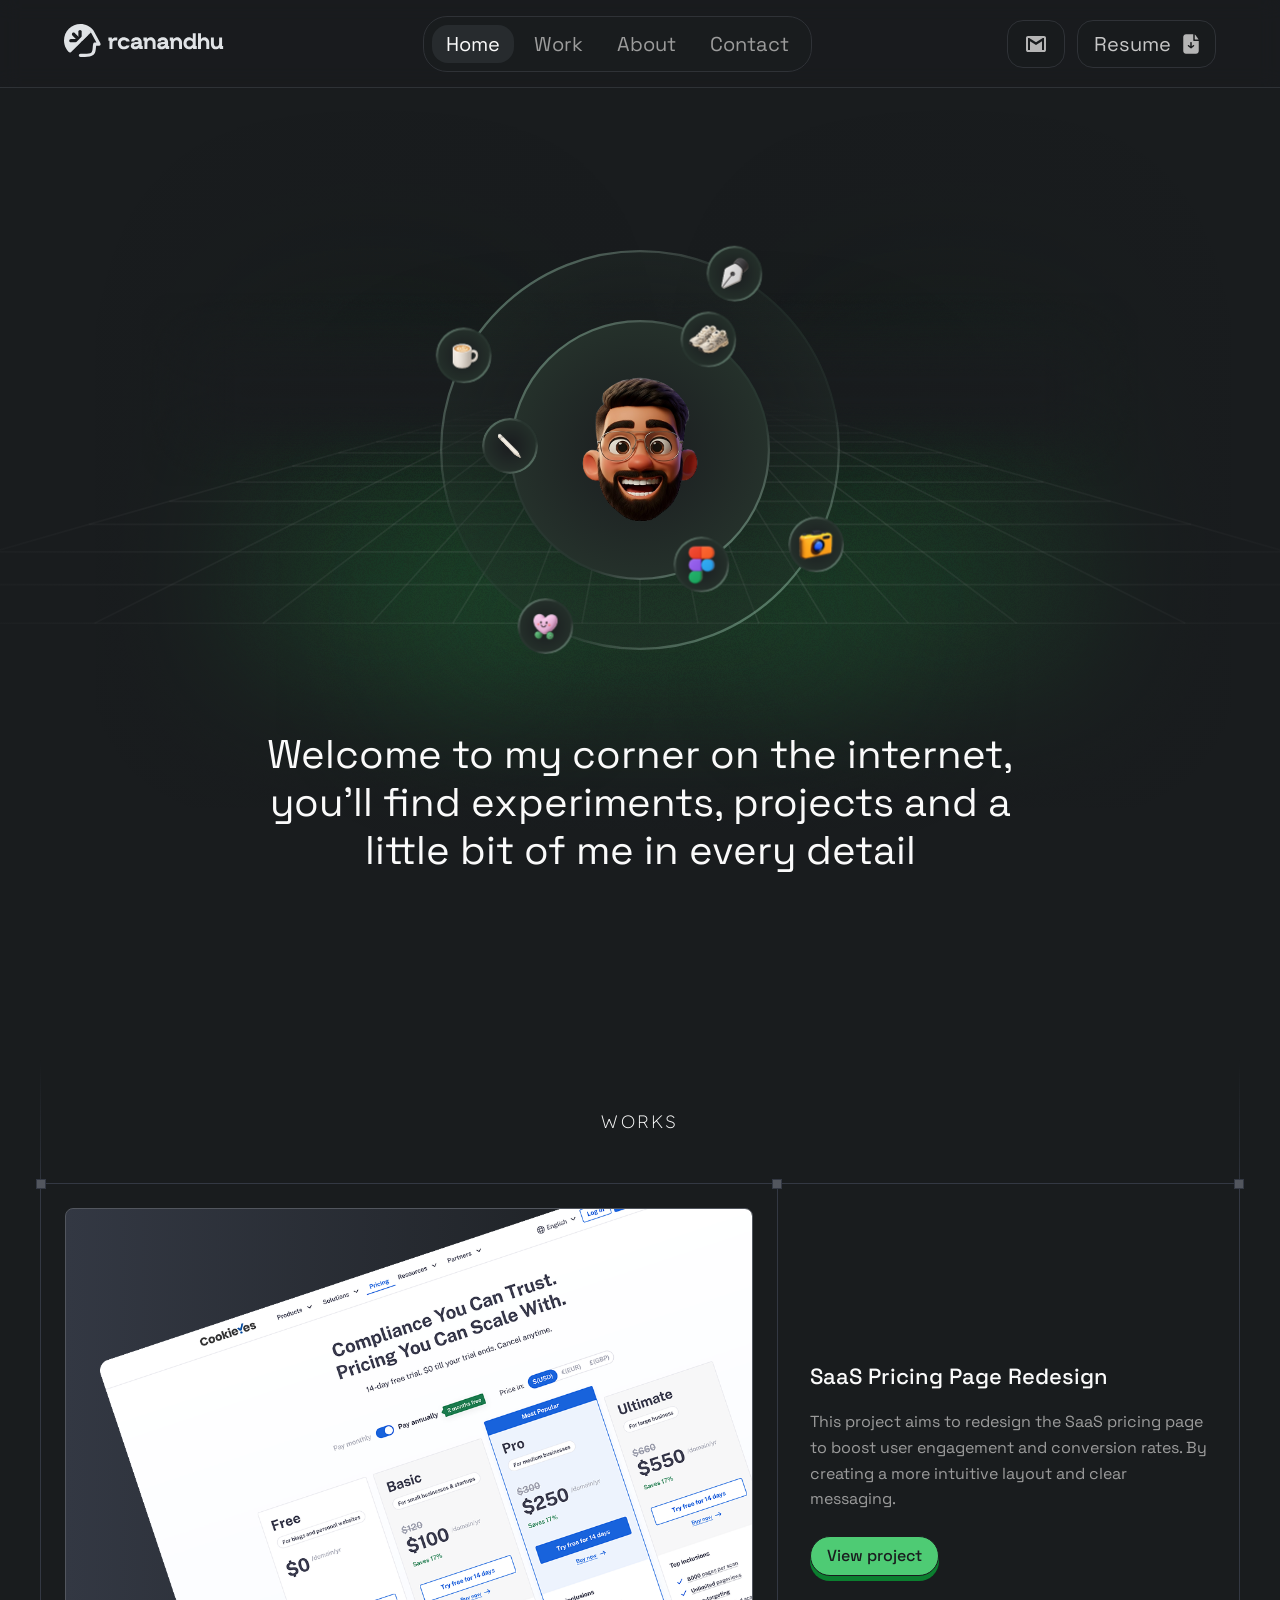
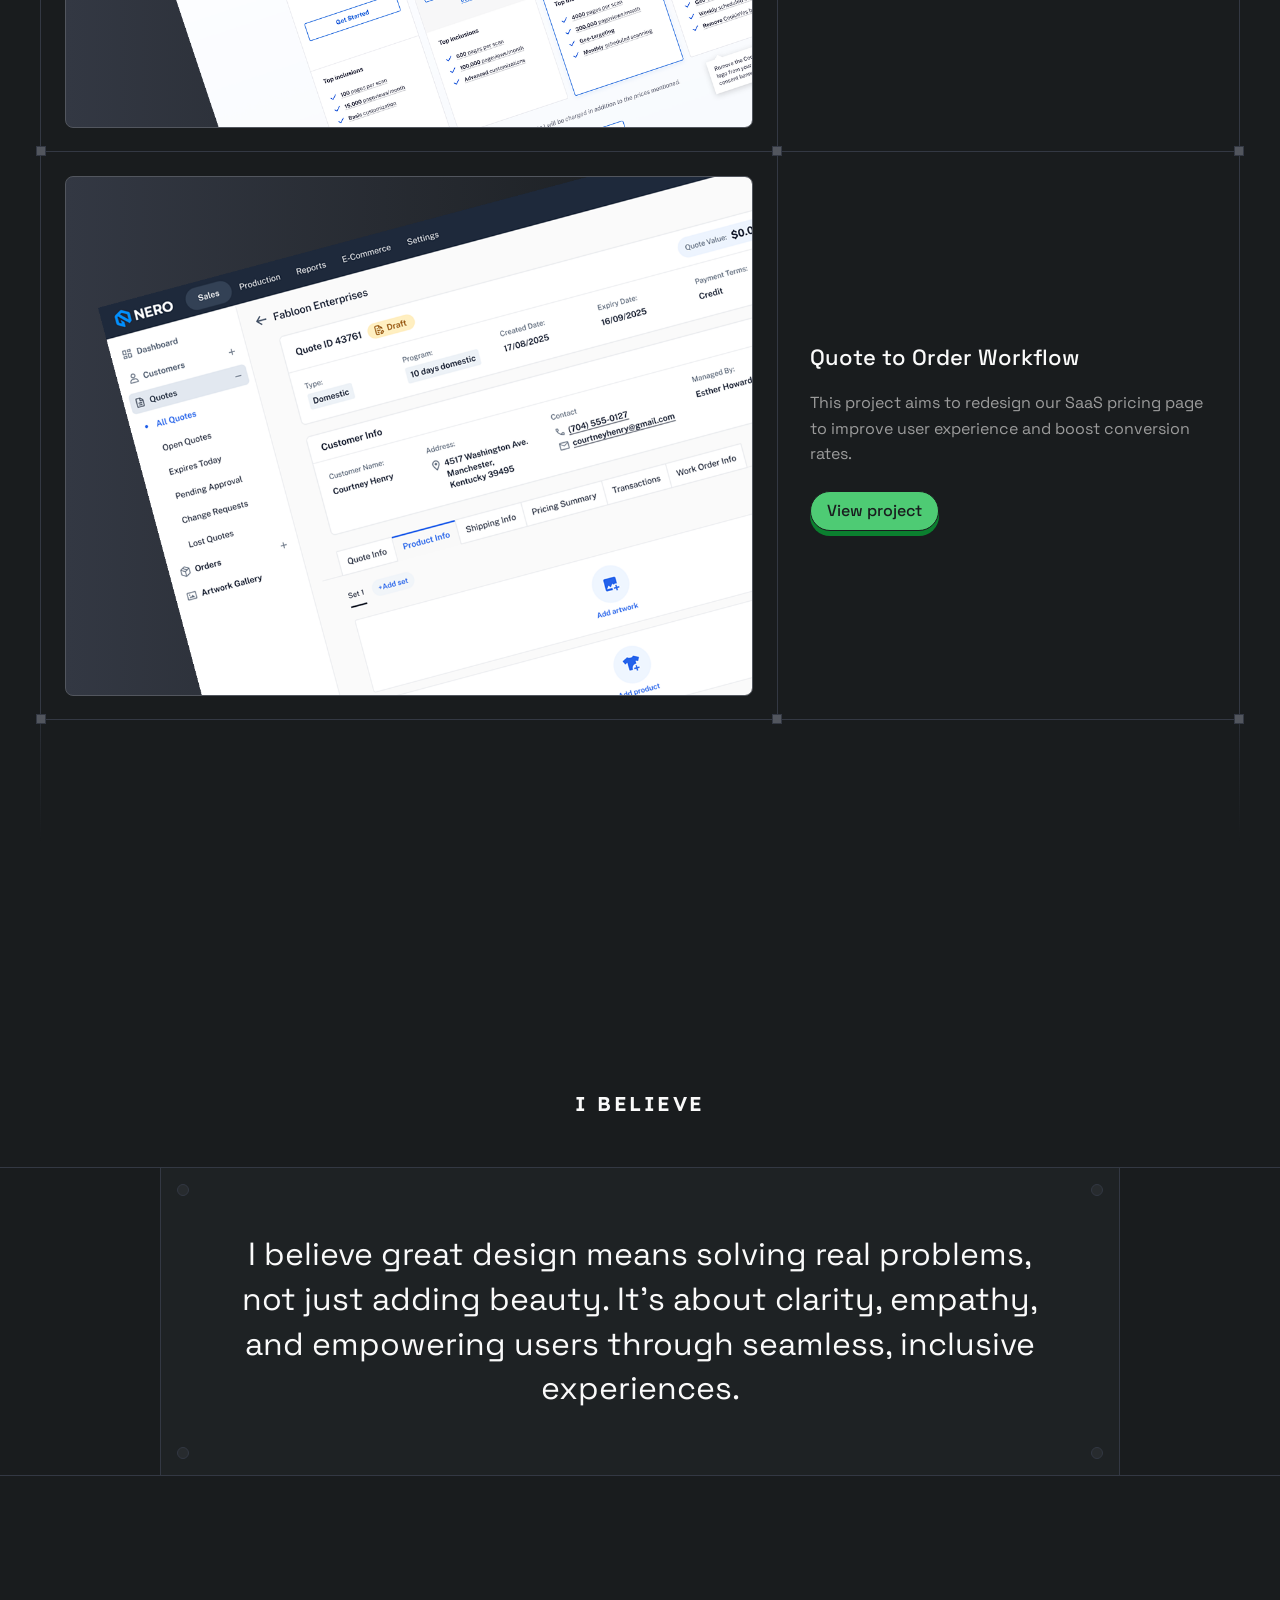
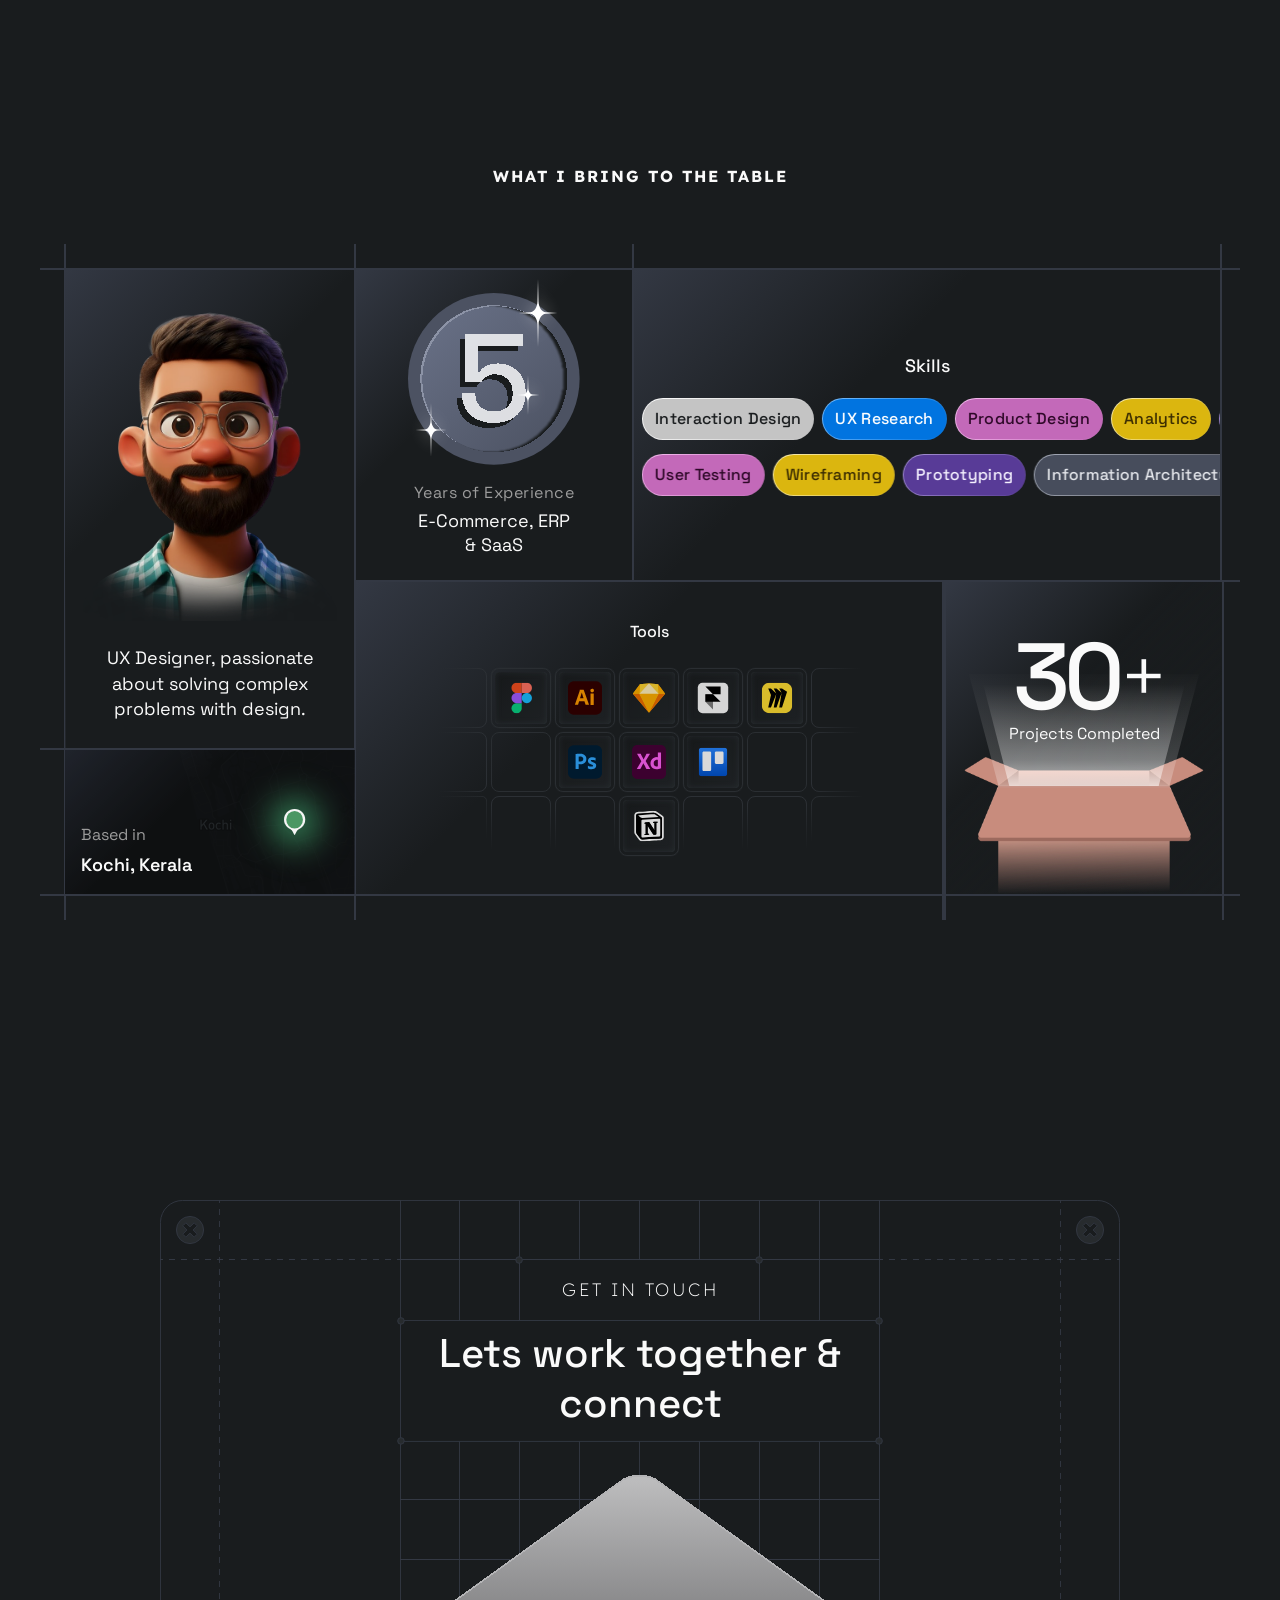
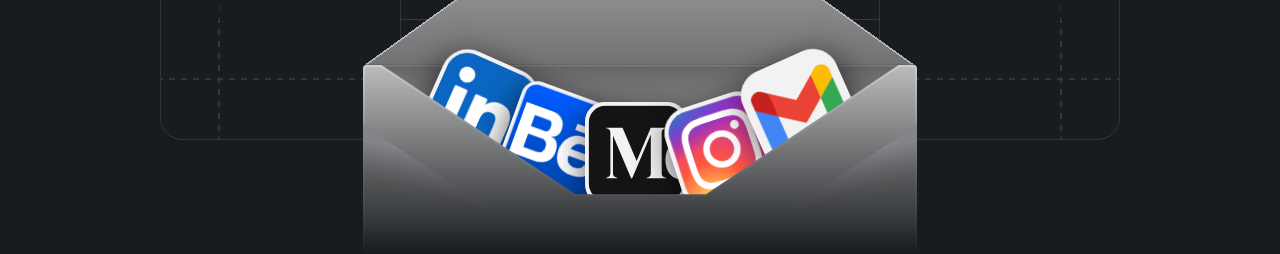
==== commit d56779e8: "responsive change 1" ====
--- a/index.html
+++ b/index.html
@@ -274,9 +274,33 @@
               </div>
             </div>
           </div>
+          
+           <div class="bento-card-outer bento-bottom show-mob">
+            <div class="bento-card projects-card gradient">
+              <div class="projects-info-container">
+                <div class="projects-count-row">
+                  <span class="projects-count-num">30</span>
+                  <span class="projects-count-plus">+</span>
+                </div>
+                <p class="projects-text">Projects Completed</p>
+              </div>
+
+              <!-- Static light rays -->
+              <div class="projects-ray-effect"></div>
+
+              <!-- Travelling sparkle lights -->
+              <div class="projects-spark spark-1"></div>
+              <div class="projects-spark spark-2"></div>
+              <div class="projects-spark spark-3"></div>
+              <div class="projects-spark spark-4"></div>
+              <div class="projects-spark spark-5"></div>
+
+              <img src="assets/images/projects.png" alt="Projects Completed" class="projects-img" />
+            </div>
+          </div>
 
           <!-- Skills Card -->
-          <div class="bento-card-outer bento-top">
+          <div class="bento-card-outer bento-top hide-mob">
             <div class="bento-card skills-card gradient" tabindex="0">
               <h4 class="skills-title">Skills</h4>
 
@@ -330,8 +354,59 @@
           </div>
 
         </div>
-        <div class="bento-row">
-
+        <div class="bento-wrap">
+           <div class="bento-card-outer bento-top show-mob">
+            <div class="bento-card skills-card gradient" tabindex="0">
+              <h4 class="skills-title">Skills</h4>
+
+              <!-- Line 1 Scrolling Pills Container -->
+              <div class="skills-pills-container" tabindex="0" aria-label="Scrolling skills list line 1">
+                <div class="skills-pills-scroll">
+                  <div class="pills-row">
+                    <span class="skill-pill style-1">Interaction Design</span>
+                    <span class="skill-pill style-2">UX Research</span>
+                    <span class="skill-pill style-3">Product Design</span>
+                    <span class="skill-pill style-4">Analytics</span>
+                    <span class="skill-pill style-5">Visual Design</span>
+                    <span class="skill-pill style-6">Responsive Design</span>
+                  </div>
+                  <!-- Duplicate set for infinity -->
+                  <div class="pills-row">
+                    <span class="skill-pill style-1">Interaction Design</span>
+                    <span class="skill-pill style-2">UX Research</span>
+                    <span class="skill-pill style-3">Product Design</span>
+                    <span class="skill-pill style-4">Analytics</span>
+                    <span class="skill-pill style-5">Visual Design</span>
+                    <span class="skill-pill style-6">Responsive Design</span>
+                  </div>
+                </div>
+              </div>
+
+              <!-- Line 2 Scrolling Pills Container -->
+              <div class="skills-pills-container" tabindex="0" aria-label="Scrolling skills list line 2"
+                style="margin-top:8px;">
+                <div class="skills-pills-scroll">
+                  <div class="pills-row">
+                    <span class="skill-pill style-3">User Testing</span>
+                    <span class="skill-pill style-4">Wireframing</span>
+                    <span class="skill-pill style-5">Prototyping</span>
+                    <span class="skill-pill style-6">Information Architecture</span>
+                    <span class="skill-pill style-1">Content Strategy</span>
+                    <span class="skill-pill style-2">Accessibility</span>
+                  </div>
+                  <!-- Duplicate set for infinity -->
+                  <div class="pills-row">
+                    <span class="skill-pill style-3">User Testing</span>
+                    <span class="skill-pill style-4">Wireframing</span>
+                    <span class="skill-pill style-5">Prototyping</span>
+                    <span class="skill-pill style-6">Information Architecture</span>
+                    <span class="skill-pill style-1">Content Strategy</span>
+                    <span class="skill-pill style-2">Accessibility</span>
+                  </div>
+                </div>
+              </div>
+            </div>
+          </div>
           <!-- Tools Card -->
           <div class="bento-card-outer bento-bottom">
             <div class="bento-card tools-card gradient">
--- a/css/style.css
+++ b/css/style.css
@@ -97,6 +97,7 @@
   --ease-out: cubic-bezier(0.25, 0.8, 0.25, 1);
 }
 
+
 @media (max-width: 720px) {
   :root {
     --outer-ring-size: 340px;
@@ -290,6 +291,12 @@
   font-weight: 400;
   color: var(--neutral-150);
 }
+.show-mob{
+  display: none;
+}
+.hide-mob {
+  display: block;
+}
 
 @media (max-width: 720px) {
   .nav-group {
@@ -418,8 +425,6 @@
     font-weight: 400;
   }
 }
-
-/* Mobile hero */
 @media (max-width: 768px) {
   .hero {
     min-height: 100vh;
@@ -1128,6 +1133,12 @@
   .ibelieve-text {
     font-size: 22px;
   }
+   .show-mob{
+    display: block;
+  }
+  .hide-mob {
+    display: none;
+  }
 }
 
 @media (max-width: 500px) {
@@ -1264,11 +1275,15 @@
   width: 100%;
   border: none;
 }
+.bento-wrap {
+  display: flex;
+  width: 100%;
+  border: none;
+}
 
 .bento-card-outer {
   border-left: var(--bento-border) solid var(--color-border);
   border-right: var(--bento-border) solid var(--color-border);
-  display: flex;
   flex-direction: column;
   align-items: center;
 }
@@ -1731,6 +1746,9 @@
     font-size: 14px;
     padding: 6px 10px;
   }
+  .about-bento {
+    width: 100%;
+  }
 }
 
 /* Skills Card Title */
@@ -2172,9 +2190,14 @@
     flex-direction: column;
   }
 
-  .bento-vertical,
+  .bento-vertical{
+    flex-direction: column;
+  }
   .bento-row {
     flex-direction: row;
+  }
+  .bento-wrap {
+    flex-direction: column;
   }
 
   .bento-card,
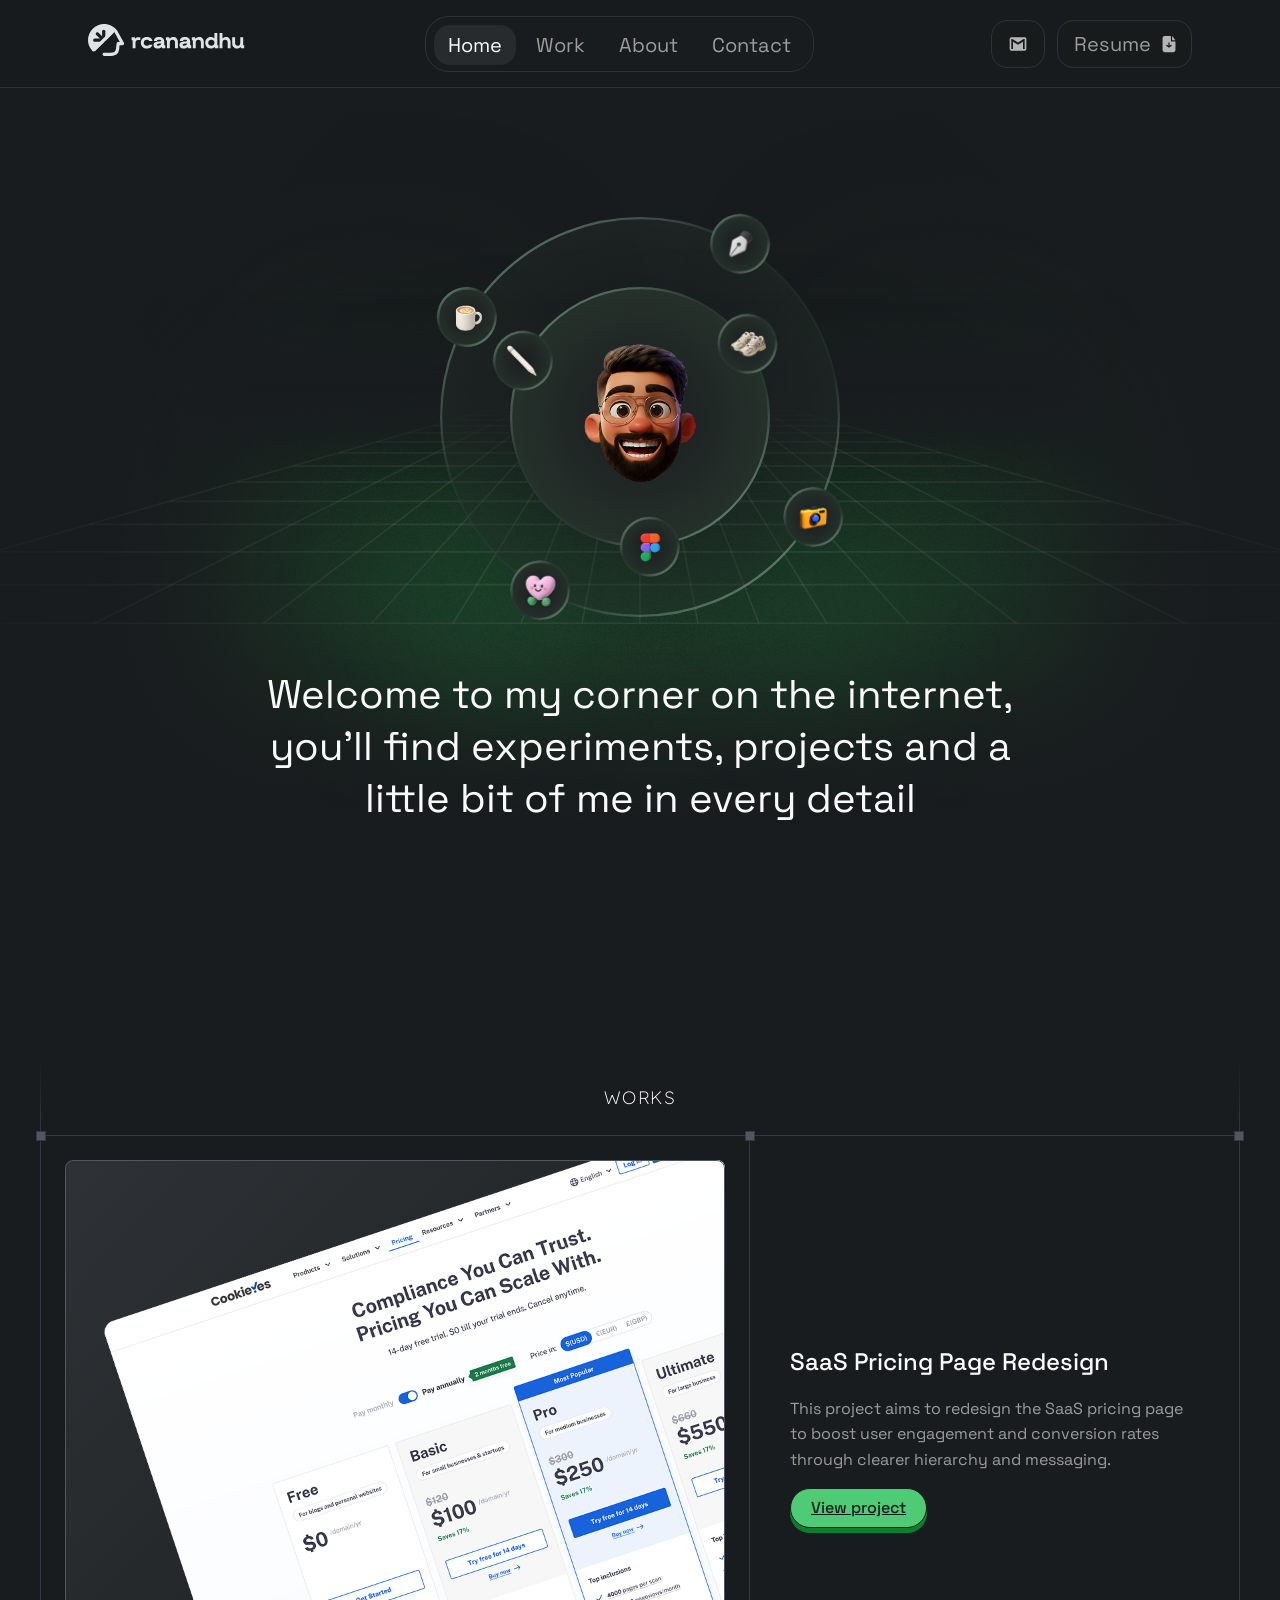
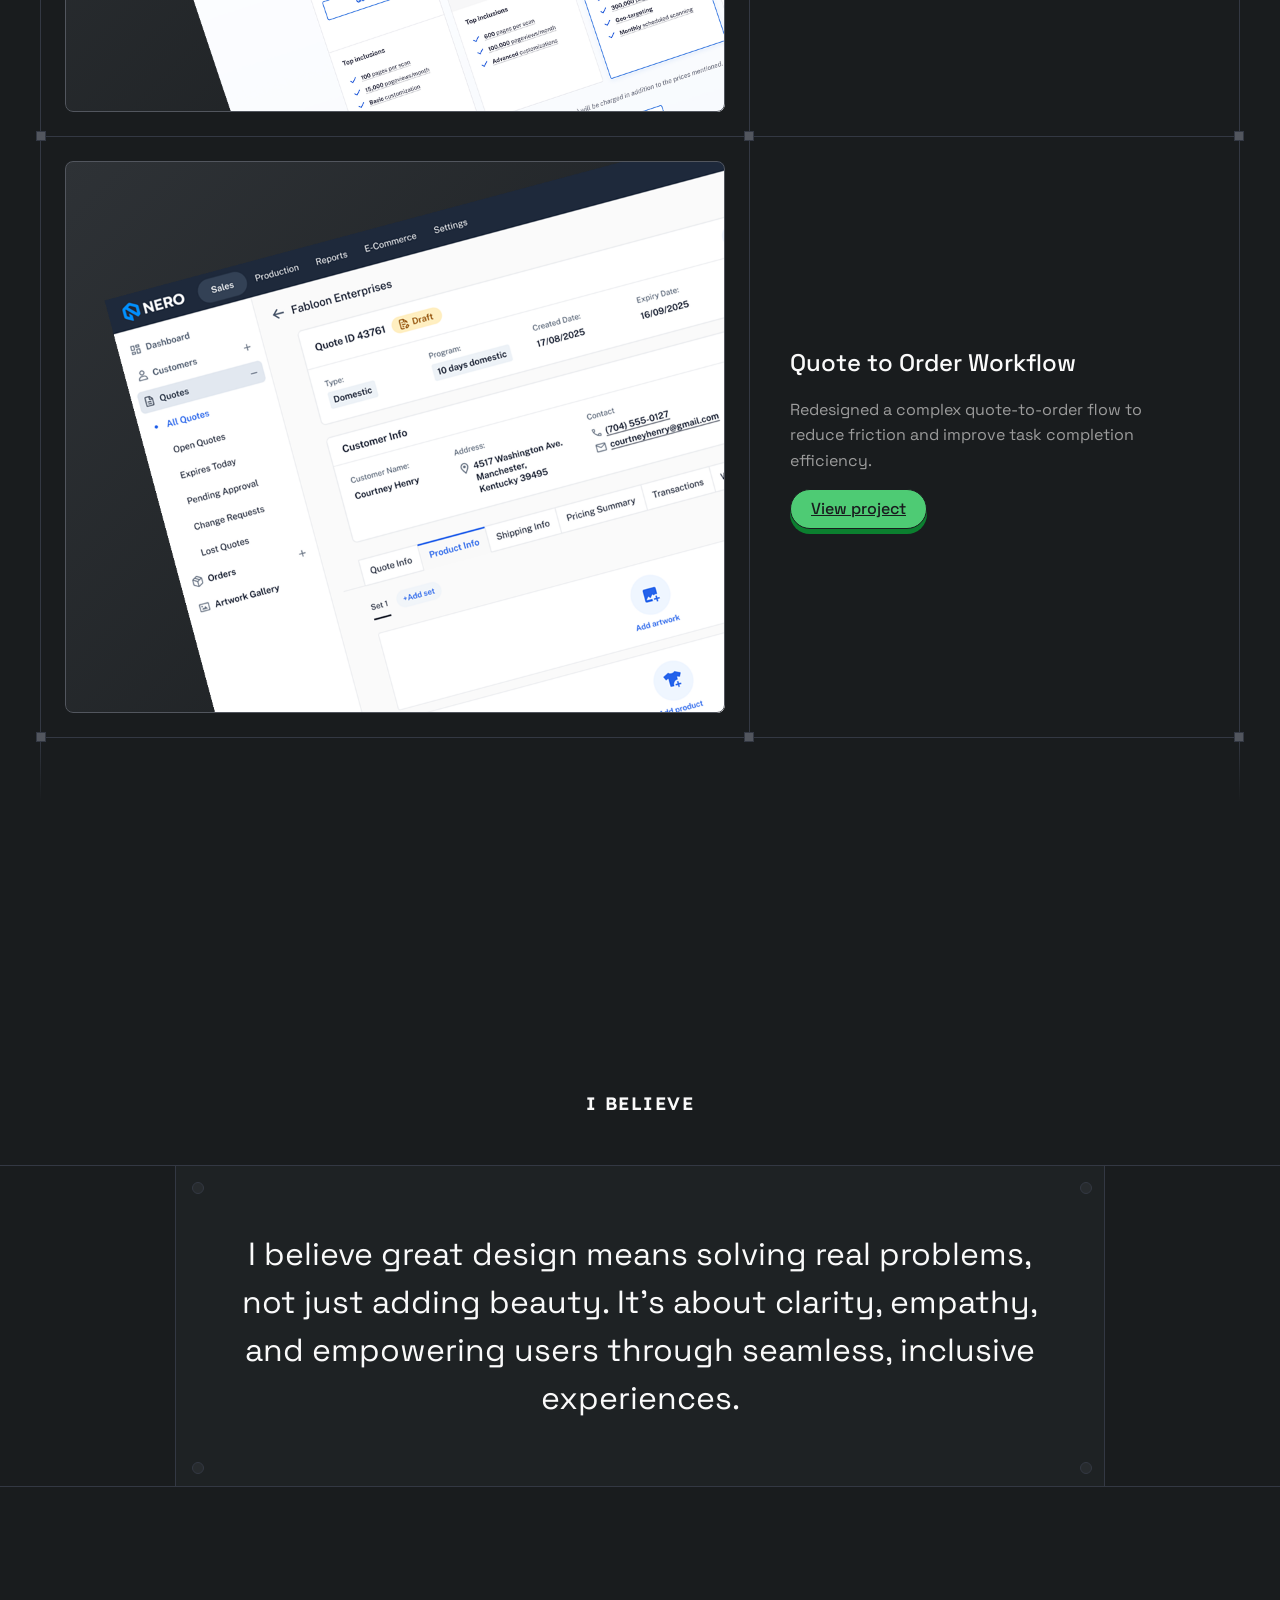
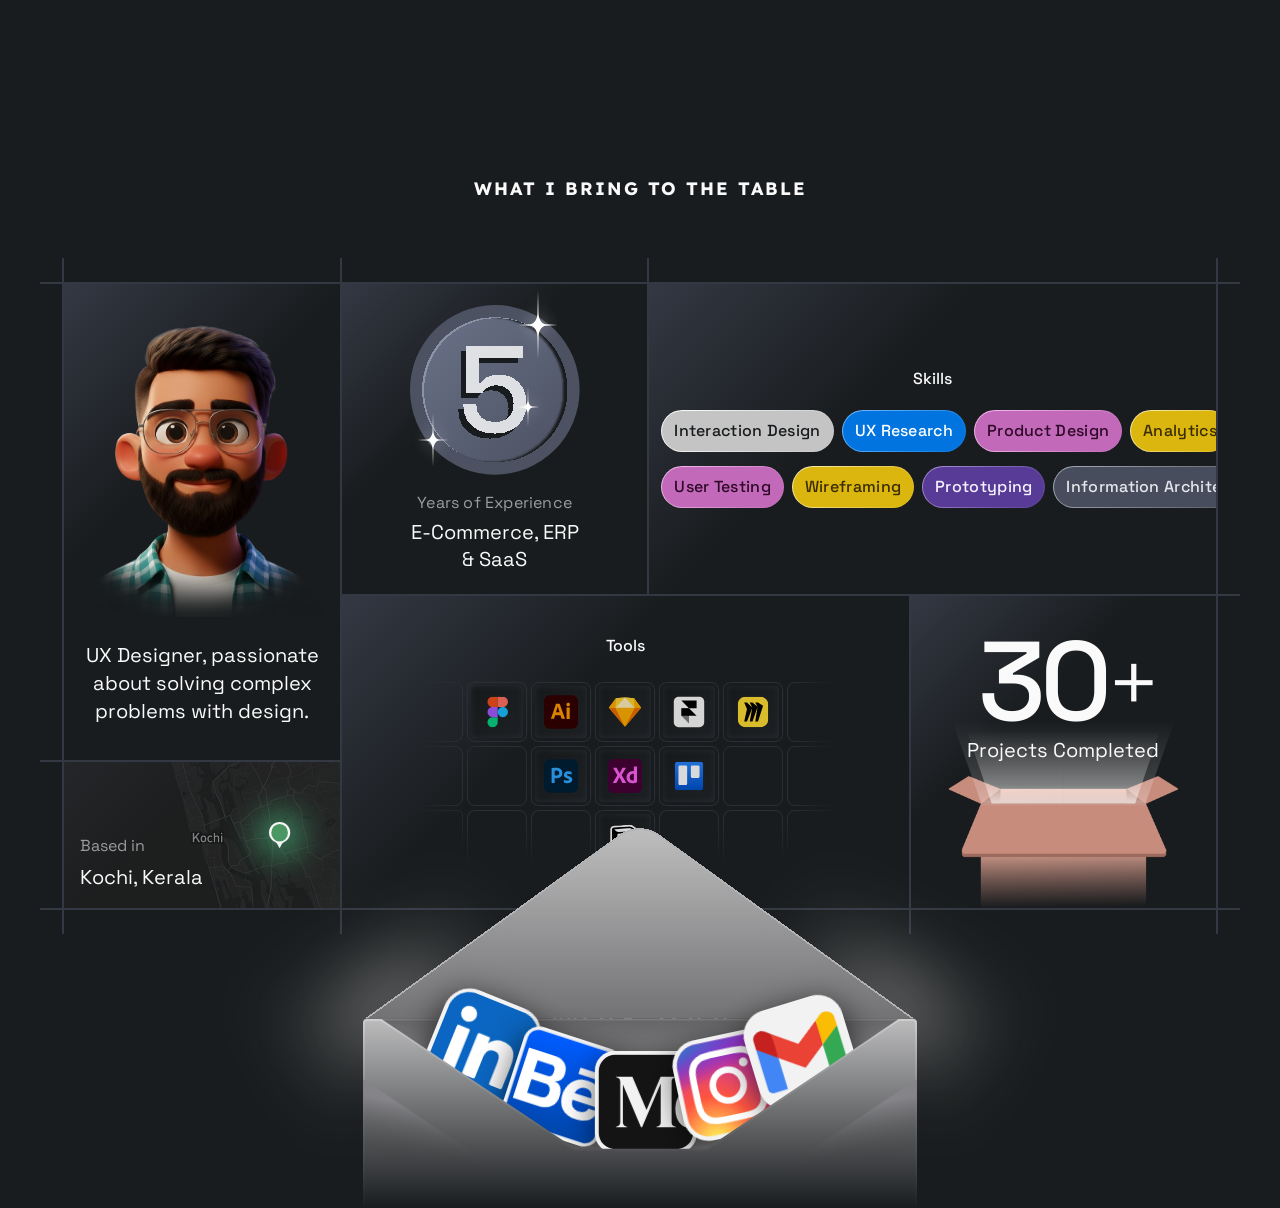
==== commit 091cfd87: "responsive complete" ====
--- a/index.html
+++ b/index.html
@@ -19,264 +19,839 @@
 
 <body>
 
-  <!-- NAVBAR -->
-  <header class="navbar">
-    <div class="container">
-      <a class="logo" href="/" aria-label="rcanandhu homepage">
-        <img src="assets/icons/logo.svg" alt="rcanandhu" class="logo-img">
-      </a>
-
-      <nav class="nav-group" aria-label="Main navigation">
-        <a href="#" class="nav-item active" aria-current="page">Home</a>
-        <a href="#" class="nav-item">Work</a>
-        <a href="#" class="nav-item">About</a>
-        <a href="#" class="nav-item">Contact</a>
-      </nav>
-
-      <div class="nav-actions">
-        <a class="nav-action nav-mail" href="mailto:anandhurc@example.com" aria-label="Email me">
-          <img src="assets/icons/mail.svg" alt="" class="nav-icon" aria-hidden="true">
+  <div class="page-wrapper">
+
+    <!-- NAVBAR -->
+    <header class="navbar">
+      <div class="container">
+
+        <!-- Logo -->
+        <a class="logo" href="/" aria-label="rcanandhu homepage">
+          <img src="assets/icons/logo.svg" alt="rcanandhu" class="logo-img">
         </a>
 
-        <a class="nav-action btn-resume" href="assets/resume/Ananthu-Resume.pdf" download aria-label="Download resume">
-          <span class="resume-text">Resume</span>
-          <img src="assets/icons/download.svg" alt="" class="nav-icon" aria-hidden="true">
-        </a>
+        <!-- Desktop Navigation -->
+        <nav class="nav-group hide-mob" aria-label="Main navigation">
+          <a href="#hero" class="nav-item active">Home</a>
+          <a href="#works" class="nav-item">Work</a>
+          <a href="#about" class="nav-item">About</a>
+          <a href="#contact" class="nav-item">Contact</a>
+        </nav>
+
+        <!-- Desktop Actions -->
+        <div class="nav-actions hide-mob">
+          <a class="nav-action" href="mailto:anandhurc@example.com">
+            <img src="assets/icons/mail.svg" class="nav-icon" alt="">
+          </a>
+
+          <a class="btn-resume" href="assets/resume/Ananthu-Resume.pdf" download>
+            <span class="resume-text">Resume</span>
+            <img src="assets/icons/download.svg" class="nav-icon" alt="">
+          </a>
+        </div>
+
+        <!-- Mobile Toggle -->
+        <button class="menu-toggle show-mob" aria-label="Toggle menu" aria-expanded="false">
+          <img src="assets/icons/menu.svg" class="menu-icon icon-open" alt="">
+          <img src="assets/icons/close.svg" class="menu-icon icon-close" alt="">
+        </button>
+
       </div>
-    </div>
-  </header>
-
-  <!-- HERO SECTION -->
-  <section class="hero">
-    <!-- ORBIT SYSTEM -->
-     <div objectclass="relative">
-    <div class="orbit-system">
-      <div class="orbit-container">
-
-        <!-- OUTER RING: 4 PILLS (CCW) -->
-        <div class="orbit-rotator orbit-ccw" data-orbit="ccw">
-
-          <!-- Designer -->
-          <div class="pill pill-56" data-angle="0" data-tooltip="designer">
-            <span class="icon-wrapper" data-size="46">
-              <img src="assets/images/icon2.png" alt="designer">
-            </span>
-          </div>
-
-          <!-- Photographer -->
-          <div class="pill pill-56" data-angle="90" data-tooltip="photographer">
-            <span class="icon-wrapper" data-size="48">
-              <img src="assets/images/icon4.png" alt="photographer">
-            </span>
-          </div>
-
-          <!-- Love -->
-          <div class="pill pill-56" data-angle="180" data-tooltip="love">
-            <span class="icon-wrapper" data-size="32">
-              <img src="assets/images/icon5.png" alt="love">
-            </span>
-          </div>
-
-          <!-- Coffee -->
-          <div class="pill pill-56" data-angle="270" data-tooltip="coffee">
-            <span class="icon-wrapper" data-size="38">
-              <img src="assets/images/icon7.png" alt="coffee">
-            </span>
-          </div>
-
-        </div>
-
-        <!-- INNER RING: 3 PILLS (CW) -->
-        <div class="orbit-rotator orbit-cw" data-orbit="cw">
-
-          <!-- Figma -->
-          <div class="pill pill-64" data-angle="0" data-tooltip="figma">
-            <span class="icon-wrapper" data-size="52">
-              <img src="assets/images/icon1.png" alt="figma">
-            </span>
-          </div>
-
-          <!-- Artist -->
-          <div class="pill pill-64" data-angle="120" data-tooltip="artist">
-            <span class="icon-wrapper" data-size="31">
-              <img src="assets/images/icon3.png" alt="artist">
-            </span>
-          </div>
-
-          <!-- Traveller -->
-          <div class="pill pill-64" data-angle="240" data-tooltip="traveller">
-            <span class="icon-wrapper" data-size="44">
-              <img src="assets/images/icon6.png" alt="traveller">
-            </span>
-          </div>
-
-        </div>
-
-        <!-- RINGS -->
-        <div class="orbit-outer"></div>
-        <div class="orbit-inner"></div>
-
-        <!-- AVATAR -->
-        <div class="avatar-wrapper">
-          <img src="assets/images/avatar.png" alt="Rcanandhu" class="avatar">
-        </div>
-
-      </div>
-    </div>
-    </div>
-    <!-- HERO TEXT -->
-    <div class="hero-content">
-      <h1>
-        Welcome to my corner on the internet,<br />
-        you’ll find experiments, projects and a<br />
-        little bit of me in every detail
-      </h1>
-    </div>
-  </section>
-
-  <!-- WORKS SECTION -->
-  <section class="works-section" id="works">
-    <div class="works-title-container">
-      <h2 class="works-title">WORKS</h2>
-    </div>
-
-    <!-- Work Card 1 (full ornaments) -->
-    <div class="works-card-wrapper">
-      <span class="works-ornament-square top-left"></span>
-      <span class="works-ornament-square top-right"></span>
-      <span class="works-ornament-square top-joint"></span>
-      <span class="works-ornament-square bottom-left"></span>
-      <span class="works-ornament-square bottom-right"></span>
-      <span class="works-ornament-square bottom-joint"></span>
-
-      <div class="work-card-img-container">
-        <div class="work-card-image">
-          <img src="assets/images/work-pricing.png" alt="Quote to Order Workflow" />
+
+      <!-- Mobile Menu -->
+      <div class="mobile-menu">
+
+        <!-- Centered Links -->
+        <nav class="mobile-nav">
+          <a href="#hero" class="mobile-link active">Home</a>
+          <a href="#works" class="mobile-link">Work</a>
+          <a href="#about" class="mobile-link">About</a>
+          <a href="#contact" class="mobile-link">Contact</a>
+        </nav>
+
+        <!-- Bottom Area -->
+        <div class="mobile-footer">
+
+          <a href="assets/resume/Ananthu-Resume.pdf" download class="mobile-resume">
+            Resume
+            <img src="assets/icons/download.svg" alt="">
+          </a>
+
+          <div class="mobile-socials">
+            <a href="https://linkedin.com/in/ananthurc" target="_blank" class="mobile-social">
+              <img src="assets/icons/linkedin.svg" alt="LinkedIn">
+            </a>
+
+            <a href="https://behance.net/anandhurc" target="_blank" class="mobile-social">
+              <img src="assets/icons/behance.svg" alt="Behance">
+            </a>
+
+            <a href="https://medium.com/@anandhu.r.c" target="_blank" class="mobile-social">
+              <img src="assets/icons/medium.svg" alt="Medium">
+            </a>
+
+            <a href="https://www.instagram.com/rcanandhu" target="_blank" class="mobile-social">
+              <img src="assets/icons/instagram.svg" alt="Instagram">
+            </a>
+
+            <a href="mailto:anandhurc@gmail.com" class="mobile-social">
+              <img src="assets/icons/email.svg" alt="Email">
+            </a>
+          </div>
+
         </div>
       </div>
 
-      <div class="work-card-info-container">
-        <div class="work-card-text">
-          <h3 class="work-card-title">SaaS Pricing Page Redesign</h3>
-          <p class="work-card-desc">This project aims to redesign the SaaS pricing page to boost user engagement and
-            conversion rates. By creating a more intuitive layout and clear messaging.</p>
-        </div>
-        <a href="#" class="work-card-link">View project</a>
-      </div>
-    </div>
-
-    <!-- Work Card 2 (only bottom ornaments as per your instructions) -->
-    <div class="works-card-wrapper">
-      <span class="works-ornament-square bottom-left"></span>
-      <span class="works-ornament-square bottom-right"></span>
-      <span class="works-ornament-square bottom-joint"></span>
-
-      <div class="work-card-img-container">
-        <div class="work-card-image">
-          <img src="assets/images/work-quote.png" alt="Quote to Order Workflow" />
+    </header>
+
+    <!-- HERO SECTION -->
+    <section class="hero" id="hero">
+      <!-- ORBIT SYSTEM -->
+      <div objectclass="relative">
+        <div class="orbit-system">
+          <div class="orbit-container">
+
+            <!-- OUTER RING: 4 PILLS (CCW) -->
+            <div class="orbit-rotator orbit-ccw" data-orbit="ccw">
+
+              <!-- Designer -->
+              <div class="pill pill-56" data-angle="0" data-tooltip="designer">
+                <span class="icon-wrapper" data-size="46">
+                  <img src="assets/images/icon2.png" alt="designer">
+                </span>
+              </div>
+
+              <!-- Photographer -->
+              <div class="pill pill-56" data-angle="90" data-tooltip="photographer">
+                <span class="icon-wrapper" data-size="48">
+                  <img src="assets/images/icon4.png" alt="photographer">
+                </span>
+              </div>
+
+              <!-- Love -->
+              <div class="pill pill-56" data-angle="180" data-tooltip="love">
+                <span class="icon-wrapper" data-size="32">
+                  <img src="assets/images/icon5.png" alt="love">
+                </span>
+              </div>
+
+              <!-- Coffee -->
+              <div class="pill pill-56" data-angle="270" data-tooltip="coffee">
+                <span class="icon-wrapper" data-size="38">
+                  <img src="assets/images/icon7.png" alt="coffee">
+                </span>
+              </div>
+
+            </div>
+
+            <!-- INNER RING: 3 PILLS (CW) -->
+            <div class="orbit-rotator orbit-cw" data-orbit="cw">
+
+              <!-- Figma -->
+              <div class="pill pill-64" data-angle="0" data-tooltip="figma">
+                <span class="icon-wrapper" data-size="52">
+                  <img src="assets/images/icon1.png" alt="figma">
+                </span>
+              </div>
+
+              <!-- Artist -->
+              <div class="pill pill-64" data-angle="120" data-tooltip="artist">
+                <span class="icon-wrapper" data-size="31">
+                  <img src="assets/images/icon3.png" alt="artist">
+                </span>
+              </div>
+
+              <!-- Traveller -->
+              <div class="pill pill-64" data-angle="240" data-tooltip="traveller">
+                <span class="icon-wrapper" data-size="44">
+                  <img src="assets/images/icon6.png" alt="traveller">
+                </span>
+              </div>
+
+            </div>
+
+            <!-- RINGS -->
+            <div class="orbit-outer"></div>
+            <div class="orbit-inner"></div>
+
+            <!-- AVATAR -->
+            <div class="avatar-wrapper">
+              <img src="assets/images/avatar.png" alt="Rcanandhu" class="avatar">
+            </div>
+
+          </div>
         </div>
       </div>
-
-      <div class="work-card-info-container">
-        <div class="work-card-text">
-          <h3 class="work-card-title">Quote to Order Workflow</h3>
-          <p class="work-card-desc">This project aims to redesign our SaaS pricing page to improve user experience and
-            boost conversion rates.</p>
+      <!-- HERO TEXT -->
+      <div class="hero-content">
+        <h1>
+          Welcome to my corner on the internet, you’ll find experiments, projects and a little bit of me in every detail
+        </h1>
+      </div>
+    </section>
+
+    <!-- WORKS SECTION -->
+    <section class="works-section" id="works">
+
+      <div class="container">
+
+        <div class="works-title-container">
+          <h2 class="works-title">WORKS</h2>
         </div>
-        <a href="#" class="work-card-link">View project</a>
+
+        <!-- WORK ITEM -->
+        <article class="work-item">
+          <div class="work-frame">
+            <!-- Ornaments -->
+            <span class="ornament tl"></span>
+            <span class="ornament tr"></span>
+            <span class="ornament bl"></span>
+            <span class="ornament br"></span>
+
+            <span class="ornament top-middle"></span>
+
+            <!-- Media -->
+            <div class="work-media">
+              <div class="work-media-inner">
+                <div class="media-canvas">
+                  <img src="assets/images/work-pricing.png" alt="SaaS Pricing Page Redesign">
+                </div>
+              </div>
+            </div>
+
+            <!-- Content -->
+            <div class="work-content">
+              <h3 class="work-card-title">SaaS Pricing Page Redesign</h3>
+              <p class="work-card-desc">
+                This project aims to redesign the SaaS pricing page to boost user engagement
+                and conversion rates through clearer hierarchy and messaging.
+              </p>
+              <a href="#" class="work-card-link">View project</a>
+            </div>
+          </div>
+        </article>
+
+        <!-- WORK ITEM -->
+        <article class="work-item">
+          <div class="work-frame">
+
+            <!-- Ornaments -->
+            <span class="ornament bl"></span>
+            <span class="ornament br"></span>
+
+            <!-- Media -->
+            <div class="work-media">
+              <div class="work-media-inner">
+                <div class="media-canvas">
+                  <img src="assets/images/work-quote.png" alt="Quote to Order Workflow">
+                </div>
+              </div>
+            </div>
+
+            <!-- Content -->
+            <div class="work-content">
+              <h3 class="work-card-title">Quote to Order Workflow</h3>
+              <p class="work-card-desc">
+                Redesigned a complex quote-to-order flow to reduce friction and improve
+                task completion efficiency.
+              </p>
+              <a href="#" class="work-card-link">View project</a>
+            </div>
+          </div>
+        </article>
+
+        <div class="works-end-border"></div>
+
       </div>
-    </div>
-
-    <div class="works-end-border"></div>
-
-
-    <!-- Optional JS -->
-    <script src="js/main.js"></script>
-
-  </section>
-
-
-  <!-- I BELIEVE SECTION -->
-  <section class="ibelieve-section">
-    <div class="ibelieve-section-title">
-      I believe
-    </div>
-    <div class="ibelieve-container-outer">
-      <div class="ibelieve-container-inner">
-        <!-- Corner Ornaments -->
-        <span class="ibelieve-ornament top-left"></span>
-        <span class="ibelieve-ornament top-right"></span>
-        <span class="ibelieve-ornament bottom-left"></span>
-        <span class="ibelieve-ornament bottom-right"></span>
-        <div class="ibelieve-text">
-          I believe great design means solving real problems, not just adding beauty. It’s about clarity, empathy, and
-          empowering users through seamless, inclusive experiences.
+
+    </section>
+
+
+    <!-- I BELIEVE SECTION -->
+    <section class="ibelieve-section" id="ibelieve">
+      <div class="ibelieve-section-title">
+        I believe
+      </div>
+      <div class="ibelieve-container-outer">
+        <div class="ibelieve-container-inner">
+          <!-- Corner Ornaments -->
+          <span class="ibelieve-ornament top-left"></span>
+          <span class="ibelieve-ornament top-right"></span>
+          <span class="ibelieve-ornament bottom-left"></span>
+          <span class="ibelieve-ornament bottom-right"></span>
+          <div class="ibelieve-text">
+            I believe great design means solving real problems, not just adding beauty. It’s about clarity, empathy, and
+            empowering users through seamless, inclusive experiences.
+          </div>
         </div>
       </div>
-    </div>
-  </section>
-
-  <!-- ABOUT SECTION -->
-  <section class="about-section">
-    <h2 class="about-section-title">WHAT I BRING TO THE TABLE</h2>
-    <div class="about-bento">
-      <!-- Left stripes -->
-      <div class="bento-side">
-        <div class="bento-rect tall"></div>
-        <div class="bento-rect short"></div>
-      </div>
-
-      <!-- Left column (Avatar, Map) -->
-      <div class="bento-vertical">
-        <!-- Avatar Card -->
-        <div class="bento-card avatar-card gradient">
-          <img src="assets/images/avatar2.png" alt="Your portrait" class="avatar-img" />
-          <div class="avatar-text-container">
-            <p class="avatar-desc">UX Designer, passionate about solving complex problems with design.</p>
-          </div>
+    </section>
+
+    <!-- ABOUT SECTION -->
+    <section class="about-section" id="about">
+      <h2 class="about-section-title">WHAT I BRING TO THE TABLE</h2>
+
+      <div class="about-bento">
+
+        <!-- ABOUT BENTO DESKTOP -->
+        <div class="about-bento about-bento--desktop">
+
+          <!-- Left column (Avatar, Map) -->
+          <div class="bento-vertical">
+            <!-- Avatar Card -->
+            <div class="bento-left top">
+
+              <div class="bento-rect left-top">
+                <div class="bento-rect tall"></div>
+              </div>
+
+              <div class="bento-avatar wrapper">
+                <div class="bento-card avatar-card gradient">
+                  <img src="assets/images/avatar2.png" alt="Your portrait" class="avatar-img" />
+                  <div class="avatar-text-container">
+                    <p class="avatar-desc">UX Designer, passionate about solving complex problems with design.</p>
+                  </div>
+                </div>
+              </div>
+
+            </div>
+
+
+            <!-- Map Card -->
+            <div class="bento-left bottom">
+
+              <div class="bento-rect left-bottom">
+                <div class="bento-rect short"></div>
+              </div>
+
+              <div class="bento-map wrapper">
+                <div class="bento-card map-card gradient">
+                  <div class="map-card-bg"></div>
+
+                  <div class="map-card-content">
+                    <p class="map-based-in">Based in</p>
+                    <p class="map-location">Kochi, Kerala</p>
+                  </div>
+
+                  <div class="map-pin-wrap">
+                    <span class="map-pin-glow"></span>
+                    <span class="map-pin-icon">
+                      <img src="assets/icons/location.svg" alt="" aria-hidden="true" />
+                    </span>
+                  </div>
+                </div>
+              </div>
+
+            </div>
+
+
+          </div>
+
+          <!-- Center columns (Experience, Skills, Tools, Projects) -->
+          <div class="bento-vertical bento-wide">
+            <div class="bento-row">
+              <!-- Experience Card -->
+              <div class="bento-card-outer bento-top">
+                <div class="bento-card exp-card gradient" tabindex="0">
+                  <div class="exp-illustration-wrap">
+                    <img src="assets/svg/coin-front.svg" alt="Coin front" class="coin-static" />
+                    <img src="assets/svg/sparkle.svg" alt="" aria-hidden="true" class="sparkle-svg sparkle-large" />
+                    <img src="assets/svg/sparkle.svg" alt="" aria-hidden="true" class="sparkle-svg sparkle-medium" />
+                    <img src="assets/svg/sparkle.svg" alt="" aria-hidden="true" class="sparkle-svg sparkle-small" />
+                  </div>
+                  <div class="exp-info">
+                    <div class="exp-title">Years of Experience</div>
+                    <div class="exp-desc">E-Commerce, ERP & SaaS</div>
+                  </div>
+                </div>
+              </div>
+
+              <!-- Skills Card -->
+              <div class="bento-card-outer bento-top">
+                <div class="bento-card skills-card gradient" tabindex="0">
+                  <h4 class="skills-title">Skills</h4>
+
+                  <!-- Line 1 Scrolling Pills Container -->
+                  <div class="skills-pills-container" tabindex="0" aria-label="Scrolling skills list line 1">
+                    <div class="skills-pills-scroll">
+                      <div class="pills-row">
+                        <span class="skill-pill style-1">Interaction Design</span>
+                        <span class="skill-pill style-2">UX Research</span>
+                        <span class="skill-pill style-3">Product Design</span>
+                        <span class="skill-pill style-4">Analytics</span>
+                        <span class="skill-pill style-5">Visual Design</span>
+                        <span class="skill-pill style-6">Responsive Design</span>
+                      </div>
+                      <!-- Duplicate set for infinity -->
+                      <div class="pills-row">
+                        <span class="skill-pill style-1">Interaction Design</span>
+                        <span class="skill-pill style-2">UX Research</span>
+                        <span class="skill-pill style-3">Product Design</span>
+                        <span class="skill-pill style-4">Analytics</span>
+                        <span class="skill-pill style-5">Visual Design</span>
+                        <span class="skill-pill style-6">Responsive Design</span>
+                      </div>
+                    </div>
+                  </div>
+
+                  <!-- Line 2 Scrolling Pills Container -->
+                  <div class="skills-pills-container" tabindex="0" aria-label="Scrolling skills list line 2"
+                    style="margin-top:8px;">
+                    <div class="skills-pills-scroll">
+                      <div class="pills-row">
+                        <span class="skill-pill style-3">User Testing</span>
+                        <span class="skill-pill style-4">Wireframing</span>
+                        <span class="skill-pill style-5">Prototyping</span>
+                        <span class="skill-pill style-6">Information Architecture</span>
+                        <span class="skill-pill style-1">Content Strategy</span>
+                        <span class="skill-pill style-2">Accessibility</span>
+                      </div>
+                      <!-- Duplicate set for infinity -->
+                      <div class="pills-row">
+                        <span class="skill-pill style-3">User Testing</span>
+                        <span class="skill-pill style-4">Wireframing</span>
+                        <span class="skill-pill style-5">Prototyping</span>
+                        <span class="skill-pill style-6">Information Architecture</span>
+                        <span class="skill-pill style-1">Content Strategy</span>
+                        <span class="skill-pill style-2">Accessibility</span>
+                      </div>
+                    </div>
+                  </div>
+                </div>
+              </div>
+
+              <div class="bento-side top">
+                <div class="bento-rect tall"></div>
+              </div>
+
+            </div>
+
+            <div class="bento-row">
+
+              <!-- Tools Card -->
+              <div class="bento-card-outer bento-bottom">
+                <div class="bento-card tools-card gradient">
+                  <h4 class="tools-title">Tools</h4>
+
+                  <div class="tools-grid">
+                    <!-- Row 1 (7 cells) -->
+                    <img src="assets/svg/left-fade.svg" alt="" class="tool-slot-svg" />
+
+                    <div class="tool-slot is-filled">
+                      <div class="tool-tile">
+                        <img src="assets/icons/figma.svg" alt="Figma" />
+                      </div>
+                    </div>
+                    <div class="tool-slot is-filled">
+                      <div class="tool-tile">
+                        <img src="assets/icons/ai.svg" alt="Illustrator" />
+                      </div>
+                    </div>
+                    <div class="tool-slot is-filled">
+                      <div class="tool-tile">
+                        <img src="assets/icons/sketch.svg" alt="Sketch" />
+                      </div>
+                    </div>
+                    <div class="tool-slot is-filled">
+                      <div class="tool-tile">
+                        <img src="assets/icons/framer.svg" alt="Framer" />
+                      </div>
+                    </div>
+                    <div class="tool-slot is-filled">
+                      <div class="tool-tile">
+                        <img src="assets/icons/miro.svg" alt="Miro" />
+                      </div>
+                    </div>
+
+                    <img src="assets/svg/right-fade.svg" alt="" class="tool-slot-svg" />
+
+                    <!-- Row 2 (7 cells) -->
+                    <img src="assets/svg/left-fade.svg" alt="" class="tool-slot-svg" />
+                    <img src="assets/svg/plane-nofade.svg" alt="" class="tool-slot-svg" />
+
+                    <div class="tool-slot is-filled">
+                      <div class="tool-tile">
+                        <img src="assets/icons/ps.svg" alt="Photoshop" />
+                      </div>
+                    </div>
+                    <div class="tool-slot is-filled">
+                      <div class="tool-tile">
+                        <img src="assets/icons/xd.svg" alt="Adobe XD" />
+                      </div>
+                    </div>
+                    <div class="tool-slot is-filled">
+                      <div class="tool-tile">
+                        <img src="assets/icons/trello.svg" alt="Trello" />
+                      </div>
+                    </div>
+
+                    <img src="assets/svg/plane-nofade.svg" alt="" class="tool-slot-svg" />
+                    <img src="assets/svg/right-fade.svg" alt="" class="tool-slot-svg" />
+
+                    <!-- Row 3 (7 cells) -->
+                    <img src="assets/svg/bottom-left-fade.svg" alt="" class="tool-slot-svg" />
+                    <img src="assets/svg/bottom-fade.svg" alt="" class="tool-slot-svg" />
+                    <img src="assets/svg/bottom-fade.svg" alt="" class="tool-slot-svg" />
+
+                    <div class="tool-slot is-filled">
+                      <div class="tool-tile">
+                        <img src="assets/icons/notion.svg" alt="Notion" />
+                      </div>
+                    </div>
+
+                    <img src="assets/svg/bottom-fade.svg" alt="" class="tool-slot-svg" />
+                    <img src="assets/svg/bottom-fade.svg" alt="" class="tool-slot-svg" />
+                    <img src="assets/svg/bottom-right-fade.svg" alt="" class="tool-slot-svg" />
+                  </div>
+                </div>
+              </div>
+
+
+              <!-- Projects Card -->
+              <div class="bento-card-outer bento-bottom">
+                <div class="bento-card projects-card gradient">
+
+                  <!-- Top Info -->
+                  <div class="projects-info-container">
+                    <div class="projects-count-row">
+                      <span class="projects-count-num">30</span>
+                      <span class="projects-count-plus">+</span>
+                    </div>
+                    <p class="projects-text">Projects Completed</p>
+                  </div>
+
+                  <!-- Box + Effects Wrapper -->
+                  <div class="projects-box-wrap">
+
+                    <img src="assets/images/projects.png" alt="Projects Completed" class="projects-img" />
+
+                    <!-- Static light rays -->
+                    <div class="projects-ray-effect"></div>
+
+                    <!-- Travelling sparkle lights -->
+                    <div class="projects-spark spark-1"></div>
+                    <div class="projects-spark spark-2"></div>
+                    <div class="projects-spark spark-3"></div>
+                    <div class="projects-spark spark-4"></div>
+                    <div class="projects-spark spark-5"></div>
+
+                  </div>
+
+                </div>
+              </div>
+
+              <div class="bento-side bottom">
+                <div class="bento-rect short"></div>
+              </div>
+
+            </div>
+
+          </div>
+
         </div>
-        <!-- Map Card -->
-        <div class="bento-card map-card gradient">
-          <div class="map-card-bg"></div>
-
-          <div class="map-card-content">
-            <p class="map-based-in">Based in</p>
-            <p class="map-location">Kochi, Kerala</p>
-          </div>
-
-          <div class="map-pin-wrap">
-            <span class="map-pin-glow"></span>
-            <span class="map-pin-icon">
-              <img src="assets/icons/location.svg" alt="" aria-hidden="true" />
-            </span>
-          </div>
+
+
+        <!-- ABOUT BENTO — TABLET -->
+        <div class="about-bento about-bento--tablet">
+
+          <!-- Left column -->
+          <div class="bento-vertical">
+
+            <!-- Avatar Card + side stripe -->
+            <div class="bento-left top">
+
+              <div class="bento-rect left-top">
+                <div class="bento-rect tall"></div>
+              </div>
+              <!-- Avatar Card -->
+              <div class="bento-avatar wrapper">
+                <div class="bento-card avatar-card gradient">
+                  <img src="assets/images/avatar2.png" alt="Your portrait" class="avatar-img" />
+                  <div class="avatar-text-container">
+                    <p class="avatar-desc">
+                      UX Designer, passionate about solving complex problems with design.
+                    </p>
+                  </div>
+                </div>
+              </div>
+
+            </div>
+
+            <!-- Map Card + side stripe -->
+            <div class="bento-left bottom">
+              <div class="bento-rect left-bottom">
+                <div class="bento-rect short"></div>
+              </div>
+
+              <!-- Map Card -->
+              <div class="bento-map wrapper">
+
+                <div class="bento-card map-card gradient">
+                  <div class="map-card-bg"></div>
+                  <div class="map-card-content">
+                    <p class="map-based-in">Based in</p>
+                    <p class="map-location">Kochi, Kerala</p>
+                  </div>
+                  <div class="map-pin-wrap">
+                    <span class="map-pin-glow"></span>
+                    <span class="map-pin-icon">
+                      <img src="assets/icons/location.svg" aria-hidden="true" />
+                    </span>
+                  </div>
+                </div>
+              </div>
+
+            </div>
+
+
+          </div>
+
+          <!-- Center column -->
+          <div class="bento-vertical bento-wide">
+
+            <!-- Row 1: Experience + Projects -->
+            <div class="bento-r1">
+              <div class="bento-row">
+
+                <!-- Experience -->
+                <div class="bento-card exp-card gradient tab-w-50">
+                  <div class="exp-illustration-wrap">
+                    <img src="assets/svg/coin-front.svg" class="coin-static" />
+                    <img src="assets/svg/sparkle.svg" class="sparkle-svg sparkle-large" />
+                    <img src="assets/svg/sparkle.svg" class="sparkle-svg sparkle-medium" />
+                    <img src="assets/svg/sparkle.svg" class="sparkle-svg sparkle-small" />
+                  </div>
+                  <div class="exp-info">
+                    <div class="exp-title">Years of Experience</div>
+                    <div class="exp-desc">E-Commerce, ERP & SaaS</div>
+                  </div>
+                </div>
+
+                <!-- Projects -->
+                <div class="bento-card projects-card gradient tab-w-50">
+
+                  <div class="projects-info-container">
+                    <div class="projects-count-row">
+                      <span class="projects-count-num">30</span>
+                      <span class="projects-count-plus">+</span>
+                    </div>
+                    <p class="projects-text">Projects Completed</p>
+                  </div>
+
+                  <!-- Box + Ray Wrapper -->
+                  <div class="projects-box-wrap">
+
+                    <div class="projects-ray-effect"></div>
+
+                    <div class="projects-spark spark-1"></div>
+                    <div class="projects-spark spark-2"></div>
+                    <div class="projects-spark spark-3"></div>
+                    <div class="projects-spark spark-4"></div>
+                    <div class="projects-spark spark-5"></div>
+
+                    <img src="assets/images/projects.png" class="projects-img" />
+
+                  </div>
+
+                </div>
+
+
+              </div>
+              <div class="bento-rect top">
+                <div class="bento-rect tall"></div>
+              </div>
+            </div>
+
+
+            <!-- Row 2: Skills -->
+            <div class="bento-r2">
+              <div class="bento-card skills-card gradient w-full tab-skills">
+
+                <h4 class="skills-title">Skills</h4>
+
+                <div class="skills-pills-container">
+                  <div class="skills-pills-scroll">
+                    <div class="pills-row">
+                      <span class="skill-pill style-1">Interaction Design</span>
+                      <span class="skill-pill style-2">UX Research</span>
+                      <span class="skill-pill style-3">Product Design</span>
+                      <span class="skill-pill style-4">Analytics</span>
+                      <span class="skill-pill style-5">Visual Design</span>
+                      <span class="skill-pill style-6">Responsive Design</span>
+                    </div>
+                    <div class="pills-row">
+                      <span class="skill-pill style-1">Interaction Design</span>
+                      <span class="skill-pill style-2">UX Research</span>
+                      <span class="skill-pill style-3">Product Design</span>
+                      <span class="skill-pill style-4">Analytics</span>
+                      <span class="skill-pill style-5">Visual Design</span>
+                      <span class="skill-pill style-6">Responsive Design</span>
+                    </div>
+                  </div>
+                </div>
+
+                <div class="skills-pills-container" style="margin-top:8px;">
+                  <div class="skills-pills-scroll">
+                    <div class="pills-row">
+                      <span class="skill-pill style-3">User Testing</span>
+                      <span class="skill-pill style-4">Wireframing</span>
+                      <span class="skill-pill style-5">Prototyping</span>
+                      <span class="skill-pill style-6">Information Architecture</span>
+                      <span class="skill-pill style-1">Content Strategy</span>
+                      <span class="skill-pill style-2">Accessibility</span>
+                    </div>
+                    <div class="pills-row">
+                      <span class="skill-pill style-3">User Testing</span>
+                      <span class="skill-pill style-4">Wireframing</span>
+                      <span class="skill-pill style-5">Prototyping</span>
+                      <span class="skill-pill style-6">Information Architecture</span>
+                      <span class="skill-pill style-1">Content Strategy</span>
+                      <span class="skill-pill style-2">Accessibility</span>
+                    </div>
+                  </div>
+                </div>
+
+              </div>
+              <div class="bento-rect short"></div>
+            </div>
+
+
+
+            <!-- Row 3: Tools -->
+            <div class="bento-row bottom">
+              <div class="bento-tool wrapper">
+                <div class="bento-card tools-card gradient w-full">
+
+                  <h4 class="tools-title">Tools</h4>
+
+                  <div class="tools-grid">
+
+                    <!-- Row 1 -->
+                    <img src="assets/svg/left-fade.svg" alt="" class="tool-slot-svg" />
+
+                    <div class="tool-slot is-filled">
+                      <div class="tool-tile">
+                        <img src="assets/icons/figma.svg" alt="Figma" />
+                      </div>
+                    </div>
+
+                    <div class="tool-slot is-filled">
+                      <div class="tool-tile">
+                        <img src="assets/icons/ai.svg" alt="Illustrator" />
+                      </div>
+                    </div>
+
+                    <div class="tool-slot is-filled">
+                      <div class="tool-tile">
+                        <img src="assets/icons/sketch.svg" alt="Sketch" />
+                      </div>
+                    </div>
+
+                    <div class="tool-slot is-filled">
+                      <div class="tool-tile">
+                        <img src="assets/icons/framer.svg" alt="Framer" />
+                      </div>
+                    </div>
+
+                    <div class="tool-slot is-filled">
+                      <div class="tool-tile">
+                        <img src="assets/icons/miro.svg" alt="Miro" />
+                      </div>
+                    </div>
+
+                    <img src="assets/svg/right-fade.svg" alt="" class="tool-slot-svg" />
+
+                    <!-- Row 2 -->
+                    <img src="assets/svg/left-fade.svg" alt="" class="tool-slot-svg" />
+                    <img src="assets/svg/plane-nofade.svg" alt="" class="tool-slot-svg" />
+
+                    <div class="tool-slot is-filled">
+                      <div class="tool-tile">
+                        <img src="assets/icons/ps.svg" alt="Photoshop" />
+                      </div>
+                    </div>
+
+                    <div class="tool-slot is-filled">
+                      <div class="tool-tile">
+                        <img src="assets/icons/xd.svg" alt="Adobe XD" />
+                      </div>
+                    </div>
+
+                    <div class="tool-slot is-filled">
+                      <div class="tool-tile">
+                        <img src="assets/icons/trello.svg" alt="Trello" />
+                      </div>
+                    </div>
+
+                    <img src="assets/svg/plane-nofade.svg" alt="" class="tool-slot-svg" />
+                    <img src="assets/svg/right-fade.svg" alt="" class="tool-slot-svg" />
+
+                    <!-- Row 3 -->
+                    <img src="assets/svg/bottom-left-fade.svg" alt="" class="tool-slot-svg" />
+                    <img src="assets/svg/bottom-fade.svg" alt="" class="tool-slot-svg" />
+                    <img src="assets/svg/bottom-fade.svg" alt="" class="tool-slot-svg" />
+
+                    <div class="tool-slot is-filled">
+                      <div class="tool-tile">
+                        <img src="assets/icons/notion.svg" alt="Notion" />
+                      </div>
+                    </div>
+
+                    <img src="assets/svg/bottom-fade.svg" alt="" class="tool-slot-svg" />
+                    <img src="assets/svg/bottom-fade.svg" alt="" class="tool-slot-svg" />
+                    <img src="assets/svg/bottom-right-fade.svg" alt="" class="tool-slot-svg" />
+
+                  </div>
+
+                </div>
+              </div>
+              <div class="bento-rect bottom">
+                <div class="bento-rect short"></div>
+              </div>
+            </div>
+
+
+          </div>
+
         </div>
 
-
-
-      </div>
-
-      <!-- Center columns (Experience, Skills, Tools, Projects) -->
-      <div class="bento-vertical bento-wide">
-        <div class="bento-row">
-          <!-- Experience Card -->
-          <div class="bento-card-outer bento-top">
-            <div class="bento-card exp-card gradient" tabindex="0">
+        <!-- ABOUT BENTO — MOBILE -->
+        <div class="about-bento about-bento--mobile">
+
+          <!-- Top Border -->
+          <div class="bento-border-top">
+          </div>
+
+          <!-- Avatar -->
+          <div class="bento-card avatar-card gradient w-full">
+            <img src="assets/images/avatar2.png" alt="Your portrait" class="avatar-img" />
+            <div class="avatar-text-container">
+              <p class="avatar-desc">
+                UX Designer, passionate about solving complex problems with design.
+              </p>
+            </div>
+          </div>
+
+          <!-- Experience + Projects row -->
+          <div class="bento-row mobile-row-2col">
+
+            <!-- Experience -->
+            <div class="bento-card exp-card gradient">
               <div class="exp-illustration-wrap">
-                <img src="assets/svg/coin-front.svg" alt="Coin front" class="coin-static" />
-                <img src="assets/svg/sparkle.svg" alt="" aria-hidden="true" class="sparkle-svg sparkle-large" />
-                <img src="assets/svg/sparkle.svg" alt="" aria-hidden="true" class="sparkle-svg sparkle-medium" />
-                <img src="assets/svg/sparkle.svg" alt="" aria-hidden="true" class="sparkle-svg sparkle-small" />
+                <img src="assets/svg/coin-front.svg" class="coin-static" />
+                <img src="assets/svg/sparkle.svg" class="sparkle-svg sparkle-large" />
+                <img src="assets/svg/sparkle.svg" class="sparkle-svg sparkle-medium" />
+                <img src="assets/svg/sparkle.svg" class="sparkle-svg sparkle-small" />
               </div>
               <div class="exp-info">
                 <div class="exp-title">Years of Experience</div>
                 <div class="exp-desc">E-Commerce, ERP & SaaS</div>
               </div>
             </div>
-          </div>
-          
-           <div class="bento-card-outer bento-bottom show-mob">
+
+            <!-- Projects -->
             <div class="bento-card projects-card gradient">
+
               <div class="projects-info-container">
                 <div class="projects-count-row">
                   <span class="projects-count-num">30</span>
@@ -285,280 +860,238 @@
                 <p class="projects-text">Projects Completed</p>
               </div>
 
-              <!-- Static light rays -->
-              <div class="projects-ray-effect"></div>
-
-              <!-- Travelling sparkle lights -->
-              <div class="projects-spark spark-1"></div>
-              <div class="projects-spark spark-2"></div>
-              <div class="projects-spark spark-3"></div>
-              <div class="projects-spark spark-4"></div>
-              <div class="projects-spark spark-5"></div>
-
-              <img src="assets/images/projects.png" alt="Projects Completed" class="projects-img" />
-            </div>
-          </div>
-
-          <!-- Skills Card -->
-          <div class="bento-card-outer bento-top hide-mob">
-            <div class="bento-card skills-card gradient" tabindex="0">
-              <h4 class="skills-title">Skills</h4>
-
-              <!-- Line 1 Scrolling Pills Container -->
-              <div class="skills-pills-container" tabindex="0" aria-label="Scrolling skills list line 1">
-                <div class="skills-pills-scroll">
-                  <div class="pills-row">
-                    <span class="skill-pill style-1">Interaction Design</span>
-                    <span class="skill-pill style-2">UX Research</span>
-                    <span class="skill-pill style-3">Product Design</span>
-                    <span class="skill-pill style-4">Analytics</span>
-                    <span class="skill-pill style-5">Visual Design</span>
-                    <span class="skill-pill style-6">Responsive Design</span>
-                  </div>
-                  <!-- Duplicate set for infinity -->
-                  <div class="pills-row">
-                    <span class="skill-pill style-1">Interaction Design</span>
-                    <span class="skill-pill style-2">UX Research</span>
-                    <span class="skill-pill style-3">Product Design</span>
-                    <span class="skill-pill style-4">Analytics</span>
-                    <span class="skill-pill style-5">Visual Design</span>
-                    <span class="skill-pill style-6">Responsive Design</span>
-                  </div>
-                </div>
-              </div>
-
-              <!-- Line 2 Scrolling Pills Container -->
-              <div class="skills-pills-container" tabindex="0" aria-label="Scrolling skills list line 2"
-                style="margin-top:8px;">
-                <div class="skills-pills-scroll">
-                  <div class="pills-row">
-                    <span class="skill-pill style-3">User Testing</span>
-                    <span class="skill-pill style-4">Wireframing</span>
-                    <span class="skill-pill style-5">Prototyping</span>
-                    <span class="skill-pill style-6">Information Architecture</span>
-                    <span class="skill-pill style-1">Content Strategy</span>
-                    <span class="skill-pill style-2">Accessibility</span>
-                  </div>
-                  <!-- Duplicate set for infinity -->
-                  <div class="pills-row">
-                    <span class="skill-pill style-3">User Testing</span>
-                    <span class="skill-pill style-4">Wireframing</span>
-                    <span class="skill-pill style-5">Prototyping</span>
-                    <span class="skill-pill style-6">Information Architecture</span>
-                    <span class="skill-pill style-1">Content Strategy</span>
-                    <span class="skill-pill style-2">Accessibility</span>
-                  </div>
-                </div>
-              </div>
-            </div>
+              <!-- 🔥 NEW WRAPPER -->
+              <div class="projects-box-wrap">
+
+                <div class="projects-ray-effect"></div>
+
+                <div class="projects-spark spark-1"></div>
+                <div class="projects-spark spark-2"></div>
+                <div class="projects-spark spark-3"></div>
+                <div class="projects-spark spark-4"></div>
+                <div class="projects-spark spark-5"></div>
+
+                <img src="assets/images/projects.png" class="projects-img" />
+
+              </div>
+
+            </div>
+
+          </div>
+
+          <!-- Skills -->
+          <div class="bento-card skills-card gradient w-full tab-skills">
+
+            <h4 class="skills-title">Skills</h4>
+
+            <div class="skills-pills-container">
+              <div class="skills-pills-scroll">
+                <div class="pills-row">
+                  <span class="skill-pill style-1">Interaction Design</span>
+                  <span class="skill-pill style-2">UX Research</span>
+                  <span class="skill-pill style-3">Product Design</span>
+                  <span class="skill-pill style-4">Analytics</span>
+                  <span class="skill-pill style-5">Visual Design</span>
+                  <span class="skill-pill style-6">Responsive Design</span>
+                </div>
+                <div class="pills-row">
+                  <span class="skill-pill style-1">Interaction Design</span>
+                  <span class="skill-pill style-2">UX Research</span>
+                  <span class="skill-pill style-3">Product Design</span>
+                  <span class="skill-pill style-4">Analytics</span>
+                  <span class="skill-pill style-5">Visual Design</span>
+                  <span class="skill-pill style-6">Responsive Design</span>
+                </div>
+              </div>
+            </div>
+
+            <div class="skills-pills-container" style="margin-top:8px;">
+              <div class="skills-pills-scroll">
+                <div class="pills-row">
+                  <span class="skill-pill style-3">User Testing</span>
+                  <span class="skill-pill style-4">Wireframing</span>
+                  <span class="skill-pill style-5">Prototyping</span>
+                  <span class="skill-pill style-6">Information Architecture</span>
+                  <span class="skill-pill style-1">Content Strategy</span>
+                  <span class="skill-pill style-2">Accessibility</span>
+                </div>
+                <div class="pills-row">
+                  <span class="skill-pill style-3">User Testing</span>
+                  <span class="skill-pill style-4">Wireframing</span>
+                  <span class="skill-pill style-5">Prototyping</span>
+                  <span class="skill-pill style-6">Information Architecture</span>
+                  <span class="skill-pill style-1">Content Strategy</span>
+                  <span class="skill-pill style-2">Accessibility</span>
+                </div>
+              </div>
+            </div>
+
+          </div>
+
+          <!-- Tools -->
+          <div class="bento-card tools-card gradient w-full">
+
+            <h4 class="tools-title">Tools</h4>
+
+            <div class="tools-grid">
+              <!-- Row 1 (7 cells) -->
+              <img src="assets/svg/left-fade.svg" alt="" class="tool-slot-svg" />
+
+              <div class="tool-slot is-filled">
+                <div class="tool-tile">
+                  <img src="assets/icons/figma.svg" alt="Figma" />
+                </div>
+              </div>
+              <div class="tool-slot is-filled">
+                <div class="tool-tile">
+                  <img src="assets/icons/ai.svg" alt="Illustrator" />
+                </div>
+              </div>
+              <div class="tool-slot is-filled">
+                <div class="tool-tile">
+                  <img src="assets/icons/sketch.svg" alt="Sketch" />
+                </div>
+              </div>
+              <div class="tool-slot is-filled">
+                <div class="tool-tile">
+                  <img src="assets/icons/framer.svg" alt="Framer" />
+                </div>
+              </div>
+              <div class="tool-slot is-filled">
+                <div class="tool-tile">
+                  <img src="assets/icons/miro.svg" alt="Miro" />
+                </div>
+              </div>
+
+              <img src="assets/svg/right-fade.svg" alt="" class="tool-slot-svg" />
+
+              <!-- Row 2 (7 cells) -->
+              <img src="assets/svg/left-fade.svg" alt="" class="tool-slot-svg" />
+              <img src="assets/svg/plane-nofade.svg" alt="" class="tool-slot-svg" />
+
+              <div class="tool-slot is-filled">
+                <div class="tool-tile">
+                  <img src="assets/icons/ps.svg" alt="Photoshop" />
+                </div>
+              </div>
+              <div class="tool-slot is-filled">
+                <div class="tool-tile">
+                  <img src="assets/icons/xd.svg" alt="Adobe XD" />
+                </div>
+              </div>
+              <div class="tool-slot is-filled">
+                <div class="tool-tile">
+                  <img src="assets/icons/trello.svg" alt="Trello" />
+                </div>
+              </div>
+
+              <img src="assets/svg/plane-nofade.svg" alt="" class="tool-slot-svg" />
+              <img src="assets/svg/right-fade.svg" alt="" class="tool-slot-svg" />
+
+              <!-- Row 3 (7 cells) -->
+              <img src="assets/svg/bottom-left-fade.svg" alt="" class="tool-slot-svg" />
+              <img src="assets/svg/bottom-fade.svg" alt="" class="tool-slot-svg" />
+              <img src="assets/svg/bottom-fade.svg" alt="" class="tool-slot-svg" />
+
+              <div class="tool-slot is-filled">
+                <div class="tool-tile">
+                  <img src="assets/icons/notion.svg" alt="Notion" />
+                </div>
+              </div>
+
+              <img src="assets/svg/bottom-fade.svg" alt="" class="tool-slot-svg" />
+              <img src="assets/svg/bottom-fade.svg" alt="" class="tool-slot-svg" />
+              <img src="assets/svg/bottom-right-fade.svg" alt="" class="tool-slot-svg" />
+            </div>
+
+          </div>
+
+          <!-- Location -->
+          <div class="bento-card map-card gradient w-full">
+            <div class="map-card-bg"></div>
+            <div class="map-card-content">
+              <p class="map-based-in">Based in</p>
+              <p class="map-location">Kochi, Kerala</p>
+            </div>
+          </div>
+
+          <!-- Bottom Border -->
+          <div class="bento-border-bottom">
           </div>
 
         </div>
-        <div class="bento-wrap">
-           <div class="bento-card-outer bento-top show-mob">
-            <div class="bento-card skills-card gradient" tabindex="0">
-              <h4 class="skills-title">Skills</h4>
-
-              <!-- Line 1 Scrolling Pills Container -->
-              <div class="skills-pills-container" tabindex="0" aria-label="Scrolling skills list line 1">
-                <div class="skills-pills-scroll">
-                  <div class="pills-row">
-                    <span class="skill-pill style-1">Interaction Design</span>
-                    <span class="skill-pill style-2">UX Research</span>
-                    <span class="skill-pill style-3">Product Design</span>
-                    <span class="skill-pill style-4">Analytics</span>
-                    <span class="skill-pill style-5">Visual Design</span>
-                    <span class="skill-pill style-6">Responsive Design</span>
-                  </div>
-                  <!-- Duplicate set for infinity -->
-                  <div class="pills-row">
-                    <span class="skill-pill style-1">Interaction Design</span>
-                    <span class="skill-pill style-2">UX Research</span>
-                    <span class="skill-pill style-3">Product Design</span>
-                    <span class="skill-pill style-4">Analytics</span>
-                    <span class="skill-pill style-5">Visual Design</span>
-                    <span class="skill-pill style-6">Responsive Design</span>
-                  </div>
-                </div>
-              </div>
-
-              <!-- Line 2 Scrolling Pills Container -->
-              <div class="skills-pills-container" tabindex="0" aria-label="Scrolling skills list line 2"
-                style="margin-top:8px;">
-                <div class="skills-pills-scroll">
-                  <div class="pills-row">
-                    <span class="skill-pill style-3">User Testing</span>
-                    <span class="skill-pill style-4">Wireframing</span>
-                    <span class="skill-pill style-5">Prototyping</span>
-                    <span class="skill-pill style-6">Information Architecture</span>
-                    <span class="skill-pill style-1">Content Strategy</span>
-                    <span class="skill-pill style-2">Accessibility</span>
-                  </div>
-                  <!-- Duplicate set for infinity -->
-                  <div class="pills-row">
-                    <span class="skill-pill style-3">User Testing</span>
-                    <span class="skill-pill style-4">Wireframing</span>
-                    <span class="skill-pill style-5">Prototyping</span>
-                    <span class="skill-pill style-6">Information Architecture</span>
-                    <span class="skill-pill style-1">Content Strategy</span>
-                    <span class="skill-pill style-2">Accessibility</span>
-                  </div>
-                </div>
-              </div>
-            </div>
-          </div>
-          <!-- Tools Card -->
-          <div class="bento-card-outer bento-bottom">
-            <div class="bento-card tools-card gradient">
-              <h4 class="tools-title">Tools</h4>
-
-              <div class="tools-grid">
-                <!-- Row 1 (7 cells) -->
-                <img src="assets/svg/left-fade.svg" alt="" class="tool-slot-svg" />
-
-                <div class="tool-slot is-filled">
-                  <div class="tool-tile">
-                    <img src="assets/icons/figma.svg" alt="Figma" />
-                  </div>
-                </div>
-                <div class="tool-slot is-filled">
-                  <div class="tool-tile">
-                    <img src="assets/icons/ai.svg" alt="Illustrator" />
-                  </div>
-                </div>
-                <div class="tool-slot is-filled">
-                  <div class="tool-tile">
-                    <img src="assets/icons/sketch.svg" alt="Sketch" />
-                  </div>
-                </div>
-                <div class="tool-slot is-filled">
-                  <div class="tool-tile">
-                    <img src="assets/icons/framer.svg" alt="Framer" />
-                  </div>
-                </div>
-                <div class="tool-slot is-filled">
-                  <div class="tool-tile">
-                    <img src="assets/icons/miro.svg" alt="Miro" />
-                  </div>
-                </div>
-
-                <img src="assets/svg/right-fade.svg" alt="" class="tool-slot-svg" />
-
-                <!-- Row 2 (7 cells) -->
-                <img src="assets/svg/left-fade.svg" alt="" class="tool-slot-svg" />
-                <img src="assets/svg/plane-nofade.svg" alt="" class="tool-slot-svg" />
-
-                <div class="tool-slot is-filled">
-                  <div class="tool-tile">
-                    <img src="assets/icons/ps.svg" alt="Photoshop" />
-                  </div>
-                </div>
-                <div class="tool-slot is-filled">
-                  <div class="tool-tile">
-                    <img src="assets/icons/xd.svg" alt="Adobe XD" />
-                  </div>
-                </div>
-                <div class="tool-slot is-filled">
-                  <div class="tool-tile">
-                    <img src="assets/icons/trello.svg" alt="Trello" />
-                  </div>
-                </div>
-
-                <img src="assets/svg/plane-nofade.svg" alt="" class="tool-slot-svg" />
-                <img src="assets/svg/right-fade.svg" alt="" class="tool-slot-svg" />
-
-                <!-- Row 3 (7 cells) -->
-                <img src="assets/svg/bottom-left-fade.svg" alt="" class="tool-slot-svg" />
-                <img src="assets/svg/bottom-fade.svg" alt="" class="tool-slot-svg" />
-                <img src="assets/svg/bottom-fade.svg" alt="" class="tool-slot-svg" />
-
-                <div class="tool-slot is-filled">
-                  <div class="tool-tile">
-                    <img src="assets/icons/notion.svg" alt="Notion" />
-                  </div>
-                </div>
-
-                <img src="assets/svg/bottom-fade.svg" alt="" class="tool-slot-svg" />
-                <img src="assets/svg/bottom-fade.svg" alt="" class="tool-slot-svg" />
-                <img src="assets/svg/bottom-right-fade.svg" alt="" class="tool-slot-svg" />
-              </div>
-            </div>
-          </div>
-
-
-          <!-- Projects Card -->
-          <div class="bento-card-outer bento-bottom">
-            <div class="bento-card projects-card gradient">
-              <div class="projects-info-container">
-                <div class="projects-count-row">
-                  <span class="projects-count-num">30</span>
-                  <span class="projects-count-plus">+</span>
-                </div>
-                <p class="projects-text">Projects Completed</p>
-              </div>
-
-              <!-- Static light rays -->
-              <div class="projects-ray-effect"></div>
-
-              <!-- Travelling sparkle lights -->
-              <div class="projects-spark spark-1"></div>
-              <div class="projects-spark spark-2"></div>
-              <div class="projects-spark spark-3"></div>
-              <div class="projects-spark spark-4"></div>
-              <div class="projects-spark spark-5"></div>
-
-              <img src="assets/images/projects.png" alt="Projects Completed" class="projects-img" />
-            </div>
-          </div>
+
+      </div>
+
+    </section>
+
+    <!-- CONTACT SECTION -->
+    <section class="contact-section" id="contact">
+
+      <div class="contact-visual">
+
+        <!-- Desktop -->
+        <img src="assets/svg/contact-bg-desktop.svg" class="contact-svg contact-svg-desktop" alt=""
+          aria-hidden="true" />
+
+        <!-- Tablet -->
+        <img src="assets/svg/contact-bg-tablet.svg" class="contact-svg contact-svg-tablet" alt="" aria-hidden="true" />
+
+        <!-- Mobile -->
+        <img src="assets/svg/contact-bg-mobile.svg" class="contact-svg contact-svg-mobile" alt="" aria-hidden="true" />
+
+        <!-- Content -->
+        <div class="contact-content">
+
+          <header class="contact-header">
+            <span class="contact-label">Get in touch</span>
+            <h2 class="contact-title">
+              Lets work together<br />
+              & connect
+            </h2>
+          </header>
 
         </div>
+
+        <div class="contact-envelope-wrap">
+
+            <!-- Base -->
+            <img src="assets/svg/envelope-base.svg" class="contact-envelope-base" alt="" aria-hidden="true" />
+
+            <!-- Icons (inside envelope) -->
+            <div class="contact-icons">
+              <a href="https://linkedin.com/in/ananthurc" target="_blank" class="contact-icon icon-linkedin">
+                <img src="assets/svg/linkedin.svg" alt="LinkedIn">
+              </a>
+
+              <a href="https://behance.net/anandhurc" target="_blank" class="contact-icon icon-behance">
+                <img src="assets/svg/behance.svg" alt="Behance">
+              </a>
+
+              <a href="https://medium.com/@anandhu.r.c" target="_blank" class="contact-icon icon-medium">
+                <img src="assets/svg/medium.svg" alt="Medium">
+              </a>
+
+              <a href="https://www.instagram.com/rcanandhu" target="_blank" class="contact-icon icon-instagram">
+                <img src="assets/svg/instagram.svg" alt="Instagram">
+              </a>
+
+              <a href="mailto:anandhurc@gmail.com" class="contact-icon icon-gmail">
+                <img src="assets/svg/email.svg" alt="Email">
+              </a>
+            </div>
+
+            <!-- Flap ON TOP -->
+            <img src="assets/svg/envelope-flap.svg" class="contact-envelope-flap" alt="" aria-hidden="true" />
+
+          </div>
+          
       </div>
 
-      <!-- Right stripes -->
-      <div class="bento-side">
-        <div class="bento-rect tall"></div>
-        <div class="bento-rect short"></div>
-      </div>
-    </div>
-  </section>
-
-  <!-- CONTACT SECTION -->
-  <section class="contact-section" id="contact">
-    <div class="contact-card contact-grid-bg">
-      <!-- Heading -->
-      <header class="contact-header">
-        <span class="contact-label">Get in touch</span>
-        <h2 class="contact-title">
-          Lets work together &amp;<br />
-          connect
-        </h2>
-      </header>
-
-      <!-- Envelope -->
-      <div class="contact-envelope-wrap">
-        <!-- wide base -->
-        <div class="contact-envelope-base-wrap">
-          <img src="assets/svg/envelope-base.svg" alt="" class="contact-envelope-base" aria-hidden="true" />
-        </div>
-
-        <!-- icons + flap -->
-        <div class="contact-envelope-front">
-          <div class="contact-icons">
-            <img src="assets/svg/linkedin.svg" alt="LinkedIn" class="contact-icon icon-linkedin" />
-            <img src="assets/svg/behance.svg" alt="Behance" class="contact-icon icon-behance" />
-            <img src="assets/svg/medium.svg" alt="Medium" class="contact-icon icon-medium" />
-            <img src="assets/svg/instagram.svg" alt="Instagram" class="contact-icon icon-instagram" />
-            <img src="assets/svg/email.svg" alt="Email" class="contact-icon icon-gmail" />
-          </div>
-
-          <img src="assets/svg/envelope-flap.svg" alt="" class="contact-envelope-flap" aria-hidden="true" />
-        </div>
-
-        <!-- glow under envelope -->
-        <div class="contact-envelope-glow"></div>
-      </div>
-    </div>
-  </section>
+    </section>
+
+  </div>
+
 
   <!-- SCROLLBAR -->
   <div class="custom-scrollbar-float ">
@@ -569,6 +1102,10 @@
     </div>
   </div>
 
+  </div>
+
+  <script src="js/main.js"></script>
+
 </body>
 
 </html>
--- a/css/style.css
+++ b/css/style.css
@@ -8,6 +8,10 @@
    ------------------------- */
 html {
   scroll-behavior: smooth;
+}
+
+section {
+  scroll-margin-top: var(--header-height);
 }
 
 *,
@@ -95,8 +99,68 @@
   --avatar-width: 118px;
   --avatar-height: 146px;
   --ease-out: cubic-bezier(0.25, 0.8, 0.25, 1);
-}
-
+
+  /* =====================
+     TYPOGRAPHY TOKENS — DESKTOP
+     ===================== */
+
+  /* Navigation */
+  --fs-nav-item: clamp(18px, 2vw, 20px);
+  --fs-nav-button: 20px;
+
+  /* Hero */
+  --fs-hero: clamp(20px, 3.2vw, 40px);
+
+  /* Section Heading */
+  --fs-section-heading: clamp(14px, 1.5vw, 18px);
+
+  /* Project */
+  --fs-project-title: clamp(20px, 2vw, 26px);
+  --fs-project-desc: 16px;
+
+  /* Button */
+  --fs-button: clamp(14px, 1.2vw, 16px);
+
+  /* Highlight */
+  --fs-highlight: clamp(20px, 2.6vw, 32px);
+
+  /* Bento */
+  --fs-card-desc: clamp(16px, 2.3vw, 20px);
+  --fs-card-title: clamp(14px, 2.3vw, 16px);
+
+  --fs-pill: clamp(14px, 2.3vw, 16px);
+
+  /* Metrics */
+  --fs-metric-count: clamp(64px, 9vw, 112px);
+  --fs-metric-plus: clamp(48px, 7vw, 96px);
+
+
+  /* ---------- VARIABLES ---------- */
+
+  --ornament-size: 10px;
+
+  --header-height: 88px;
+
+  /* Viewport range */
+  --fluid-min-width: 375;
+  --fluid-max-width: 1023;
+
+  /* Fluid factor (0 → 1 between 360px and 1024px) */
+  --fluid-factor: calc((100vw - (var(--fluid-min-width) * 1px)) / (var(--fluid-max-width) - var(--fluid-min-width)));
+
+}
+
+@media (max-width: 1023px) {
+  :root {
+    --ornament-size: 10px;
+  }
+}
+
+@media (max-width: 767px) {
+  :root {
+    --ornament-size: 8px;
+  }
+}
 
 @media (max-width: 720px) {
   :root {
@@ -124,21 +188,37 @@
    ------------------------- */
 html,
 body {
-  display: block;                 /* was flex */
-  flex-direction: column;         /* remove or comment out */
+  display: block;
+  /* was flex */
+  flex-direction: column;
+  /* remove or comment out */
   background: var(--color-surface);
   color: var(--color-text-primary);
   font-family: "Space Grotesk", system-ui, sans-serif;
   line-height: 1.5;
   margin: 0;
   padding: 0;
-  height: auto;      /* let height be content-driven */
+  height: auto;
+  /* let height be content-driven */
   min-height: 0;
+
 }
 
 .container {
-  width: min(90%, 1200px);
-  margin: 0 auto;
+  width: 100%;
+  max-width: 1200px;
+  margin-inline: auto;
+}
+
+.page-wrapper {
+  width: 100%;
+  min-height: 100vh;
+  overflow-x: hidden;
+
+  padding-inline:
+    clamp(16px,
+      calc(16px + (40 - 16) * var(--fluid-factor)),
+      40px);
 }
 
 /* -------------------------
@@ -160,120 +240,129 @@
   box-shadow: var(--shadow-button);
 }
 
-/* -------------------------
-   NAVBAR
-   ------------------------- */
+/* =====================================================
+   NAVBAR (FIXED HEADER)
+===================================================== */
+
 header.navbar {
   position: fixed;
   top: 0;
   left: 0;
-  width: 100vw;
+  width: 100%;
   height: var(--header-height);
-  z-index: 3000;
-}
-
-header.navbar::before {
-  content: "";
-  position: absolute;
-  inset: 0;
-  background: rgba(25, 28, 30, 0.8);
-  backdrop-filter: blur(10px);
-  -webkit-backdrop-filter: blur(10px);
+
+  display: flex;
+  align-items: center;
+
+  background: rgba(25, 28, 30, 0.85);
+  backdrop-filter: blur(12px);
+  -webkit-backdrop-filter: blur(12px);
+
   border-bottom: 1px solid var(--color-divider);
-  pointer-events: none;
-  z-index: -1;
-}
-
-header.navbar>* {
-  position: relative;
-  z-index: 1;
+
+  z-index: 10000;
+  isolation: isolate;
+}
+
+/* Solid background when menu is open */
+header.navbar.menu-open {
+  background: var(--color-surface);
 }
 
 header.navbar .container {
   display: flex;
   align-items: center;
   justify-content: space-between;
-  gap: 16px;
   height: 100%;
-}
+  width: 100%;
+  max-width: 1200px;
+  margin: 0 auto;
+
+  padding-left: clamp(24px, 4vw, 48px);
+  padding-right: clamp(24px, 4vw, 48px);
+}
+
+
+/* =====================================================
+   LOGO
+===================================================== */
 
 .logo-img {
-  width: 163px;
-  height: 33px;
-  object-fit: contain;
-}
-
-/* Nav styles */
+  width: 160px;
+  height: auto;
+}
+
+
+/* =====================================================
+   DESKTOP NAV
+===================================================== */
+
 .nav-group {
   display: flex;
-  align-items: center;
   gap: 6px;
-  height: 56px;
   padding: 8px;
   background: var(--color-surface);
   border: 1px solid #2F3237;
   border-radius: 24px;
+  height: 56px;
 }
 
 .nav-item {
+  padding: 0 14px;
+  height: 40px;
   display: inline-flex;
   align-items: center;
-  justify-content: center;
-  height: 100%;
-  padding: 0 14px;
   border-radius: 16px;
-  font-size: 20px;
-  font-weight: 400;
+  font-size: var(--fs-nav-item);
   color: var(--color-text-secondary);
   text-decoration: none;
-  background: transparent;
-  transition: background 0.18s var(--ease-out), color 0.18s var(--ease-out);
-}
-
-.nav-item:hover,
-.nav-item:focus-visible {
-  background: var(--color-hover) !important;
-  color: var(--color-text-secondary);
+  transition: all .2s ease;
+}
+
+.nav-item:hover {
+  background: var(--color-hover);
 }
 
 .nav-item.active {
-  background: var(--color-hover) !important;
+  background: var(--color-hover);
   color: var(--color-text-primary);
 }
 
+
+/* =====================================================
+   NAV ACTIONS
+===================================================== */
+
 .nav-actions {
   display: flex;
   gap: 12px;
-}
-
-.nav-action {
-  display: inline-flex;
-  align-items: center;
-  gap: 8px;
-  background: rgba(25, 28, 30, .65);
-  border: 1px solid #2F3237;
-  border-radius: 16px;
-  padding-left: 16px;
-  padding-right: 16px;
-  height: 48px;
-  color: var(--color-text-primary);
-  text-decoration: none;
-  transition: all .15s;
 }
 
 .btn-resume {
   display: inline-flex;
   align-items: center;
   gap: 8px;
+  height: 48px;
+  padding: 0 12px 0 16px;
+  border-radius: 16px;
   background: rgba(25, 28, 30, .65);
   border: 1px solid #2F3237;
+  text-decoration: none;
+  color: var(--color-text-secondary);
+  transition: all .2s ease;
+  font-size: var(--fs-nav-button);
+}
+
+.nav-action {
+  display: inline-flex;
+  align-items: center;
+  height: 48px;
+  padding: 0 16px;
   border-radius: 16px;
-  padding-left: 16px;
-  padding-right: 12px;
-  height: 48px;
-  color: var(--color-text-primary);
-  text-decoration: none;
-  transition: all .15s;
+  background: rgba(25, 28, 30, .65);
+  border: 1px solid #2F3237;
+  color: var(--color-text-secondary);
+  transition: all .2s ease;
 }
 
 .nav-action:hover,
@@ -282,285 +371,367 @@
 }
 
 .nav-icon {
-  width: 24px;
-  height: 24px;
-}
-
-.resume-text {
-  font-size: 20px;
-  font-weight: 400;
-  color: var(--neutral-150);
-}
-.show-mob{
+  width: 20px;
+}
+
+
+/* =====================================================
+   MOBILE TOGGLE BUTTON
+===================================================== */
+
+.menu-toggle {
   display: none;
-}
-.hide-mob {
-  display: block;
-}
-
-@media (max-width: 720px) {
-  .nav-group {
-    height: 36px;
-    padding: 6px;
-    border-radius: 16px;
-  }
-
-  .nav-item {
-    font-size: 18px;
-    padding: 0 12px;
-  }
-
-  .nav-icon {
-    width: 20px;
-    height: 20px;
-  }
-}
-
-/* -------------------------
-   HERO
-   ------------------------- */
-.hero {
-  height: 100vh;
+
+  width: clamp(44px,
+      calc(44px + (64 - 44) * var(--fluid-factor)),
+      64px);
+
+  height: clamp(40px,
+      calc(40px + (56 - 40) * var(--fluid-factor)),
+      56px);
+
+  border-radius: clamp(12px,
+      calc(12px + (16 - 12) * var(--fluid-factor)),
+      16px);
+
+  border: 1px solid #2F3237;
+  background: var(--color-surface);
+
+  align-items: center;
+  justify-content: center;
+
+  cursor: pointer;
   position: relative;
+  padding: 0;
+}
+
+.menu-toggle img {
+  width: 32px;
+  height: 32px;
+  transition: opacity .25s ease, transform .25s ease;
+}
+
+/* stack icons */
+.menu-toggle .menu-icon {
+  position: absolute;
+
+  width: clamp(24px,
+      calc(24px + (32 - 24) * var(--fluid-factor)),
+      32px);
+
+  height: clamp(24px,
+      calc(24px + (32 - 24) * var(--fluid-factor)),
+      32px);
+
+  top: 50%;
+  left: 50%;
+  transform: translate(-50%, -50%);
+
+  transition: opacity .25s ease, transform .25s ease;
+}
+
+/* default state */
+.menu-toggle .icon-close {
+  opacity: 0;
+  transform: translate(-50%, -50%) scale(.8);
+}
+
+/* active state */
+.menu-toggle.active .icon-open {
+  opacity: 0;
+  transform: translate(-50%, -50%) scale(.8);
+}
+
+.menu-toggle.active .icon-close {
+  opacity: 1;
+  transform: translate(-50%, -50%) scale(1);
+}
+
+
+/* =====================================================
+   MOBILE MENU PANEL
+===================================================== */
+
+.mobile-menu {
+  position: absolute;
+  top: 100%;
+  left: 0;
+  width: 100%;
+
+  height: calc(100vh - var(--header-height));
+  min-height: calc(100dvh - var(--header-height));
+  /* better mobile support */
+
+  background: rgba(25, 28, 30, 1);
+
+  display: flex;
+  flex-direction: column;
+
+  transform: translateY(-20%);
+  opacity: 0;
+  pointer-events: none;
+
+  transition: transform .4s cubic-bezier(.2, .8, .2, 1),
+    opacity .3s ease;
+
+  z-index: -1;
+  /* stays under header */
+}
+
+/* ACTIVE STATE */
+header.navbar.menu-open .mobile-menu {
+  transform: translateY(0);
+  opacity: 1;
+  pointer-events: auto;
+}
+
+
+/* =====================================================
+   MOBILE NAV LINKS (VERTICALLY CENTERED)
+===================================================== */
+
+.mobile-nav {
+  flex: 1;
   display: flex;
   flex-direction: column;
   justify-content: center;
+  align-items: flex-start;
+
+  padding-left: 48px;
+  gap: 16px;
+}
+
+.mobile-link {
+  font-size: 28px;
+  font-weight: 400;
+  color: var(--color-text-secondary);
+  text-decoration: none;
+  transition: color .2s ease;
+}
+
+.mobile-link:hover,
+.mobile-link.active {
+  color: var(--color-text-primary);
+}
+
+
+/* =====================================================
+   MOBILE FOOTER SECTION
+===================================================== */
+
+.mobile-footer {
+  padding: 40px 48px 60px;
+  display: flex;
+  flex-direction: column;
+  gap: 24px;
+}
+
+/* Resume Button */
+.mobile-resume {
+  display: flex;
+  width: fit-content;
+  gap: 4px;
   align-items: center;
-  background: var(--color-surface) url('../assets/images/hero-bg-noise.svg') center/cover no-repeat;
-  background-size: 140%;
-  padding-top: var(--header-height);
-  overflow: hidden;
-  z-index: 100;
+  justify-content: space-between;
+
+  padding:
+    clamp(10px,
+      calc(10px + (12 - 10) * var(--fluid-factor)),
+      12px) clamp(12px,
+      calc(12px + (16 - 12) * var(--fluid-factor)),
+      16px);
+  border-radius: 16px;
+  border: 1px solid #2F3237;
+  background: rgba(25, 28, 30, .65);
+
+  text-decoration: none;
+  font-size: 20px;
+  color: var(--color-text-secondary);
+}
+
+/* Social containers */
+.mobile-socials {
+  display: flex;
+  gap: 8px;
+}
+
+.mobile-socials a {
+  width: 52px;
+  height: 52px;
+  border-radius: 14px;
+  border: 1px solid #2F3237;
+  background: rgba(25, 28, 30, .65);
+
+  display: flex;
+  align-items: center;
+  justify-content: center;
+}
+
+.mobile-socials img {
+  width: 22px;
+  opacity: .8;
+  transition: opacity .2s ease;
+}
+
+.mobile-socials a:hover img {
+  opacity: 1;
+}
+
+
+/* =====================================================
+   RESPONSIVE CONTROL
+===================================================== */
+
+.show-mob {
+  display: none;
+}
+
+.hide-mob {
+  display: flex;
+}
+
+@media (max-width: 1023px) {
+
+  header.navbar .container {
+    padding: clamp(16px,
+        calc(16px + (40 - 16) * var(--fluid-factor)),
+        40px);
+  }
+
+  .logo-img {
+    width: clamp(140px,
+        calc(140px + (160 - 140) * var(--fluid-factor)),
+        160px);
+  }
+
+  .mobile-nav {
+    padding: clamp(16px,
+        calc(16px + (40 - 16) * var(--fluid-factor)),
+        40px);
+  }
+
+  .nav-group,
+  .nav-actions {
+    display: none;
+  }
+
+  .mobile-resume {
+    font-size: clamp(20px,
+        calc(20px + (24 - 20) * var(--fluid-factor)),
+        24px);
+  }
+
+  .show-mob {
+    display: flex;
+  }
+
+  .hide-mob {
+    display: none;
+  }
+
+  .mobile-link {
+    font-size: clamp(24px,
+        calc(24px + (28 - 24) * var(--fluid-factor)),
+        28px);
+  }
+
+  .mobile-footer {
+    padding: clamp(16px,
+        calc(16px + (40 - 16) * var(--fluid-factor)),
+        40px);
+  }
+
+  .mobile-socials a {
+    width: clamp(48px,
+        calc(48px + (64 - 48) * var(--fluid-factor)),
+        64px);
+
+    height: clamp(48px,
+        calc(48px + (64 - 48) * var(--fluid-factor)),
+        64px);
+
+    border-radius: clamp(12px,
+        calc(12px + (16 - 12) * var(--fluid-factor)),
+        16px);
+  }
+
+  .mobile-socials img {
+    width: clamp(30px,
+        calc(30px + (40 - 30) * var(--fluid-factor)),
+        40px);
+  }
+}
+
+
+/* =====================================================
+   HERO — MASTER CLAMP SCALE SYSTEM
+===================================================== */
+
+.hero {
+  --orbit-size: clamp(252px, 50vw, 400px);
+  --inner-ring-size: calc(var(--orbit-size) * 0.65);
+  --avatar-size: calc(var(--orbit-size) * 0.35);
+  --pill-size: calc(var(--orbit-size) * 0.15);
+
+  width: 100vw;
+  left: 50%;
+  transform: translateX(-50%);
+
+  min-height: 100vh;
+  padding-top: calc(var(--header-height) + clamp(40px, 6vh, 100px));
+
+  display: flex;
+  flex-direction: column;
+  align-items: center;
+  justify-content: center;
+
+  background:
+    var(--color-surface) url('../assets/images/hero-bg-noise.svg') center / 140vmax no-repeat;
+
+  position: relative;
+  overflow: visible;
+}
+
+@media (min-width: 376px) and (max-width: 1023px) {
+  .hero {
+    background-size: clamp(140vmax, 60vw + 140vmax, 450vmax);
+  }
+}
+
+@media (max-width: 375px) {
+  .hero {
+    background-size: 300vmax;
+  }
 }
 
 .hero::before {
   content: "";
   position: absolute;
   inset: 0;
-  background: radial-gradient(circle at center, transparent 20%, var(--color-surface) 100%);
+  background: radial-gradient(circle at center,
+      transparent 25%,
+      var(--color-surface) 100%);
+  z-index: 1;
   pointer-events: none;
-  z-index: 1;
-}
-
-.hero-content {
+}
+
+
+/* =====================================================
+   ORBIT SYSTEM
+===================================================== */
+
+.orbit-system {
   position: relative;
-  z-index: 80;
-  max-width: 900px;
-  padding: 0 12px;
-  text-align: center;
-  margin-top: var(--hero-text-top);
-}
-
-.hero-content h1 {
-  font-size: 40px;
-  font-weight: 400;
-  line-height: 1.2;
-  color: var(--color-text-primary);
-  margin-top: 60px;
-}
-
-
-/* Tablet hero: 768–1199px */
-@media (max-width: 1200px) {
-  .hero {
-    min-height: 100vh;
-    padding-top: var(--header-height, 80px);
-    display: flex;
-    flex-direction: column;
-    align-items: center;
-    justify-content: flex-start;
-    position: relative;
-  }
-
-  .orbit-system {
-    position: static;
-    transform: none;
-    width: 100%;
-    display: flex;
-    justify-content: center;
-    margin-top: 32px;
-  }
-
-  /* slightly smaller than desktop so it fits 1200 and below */
-  .orbit-container {
-    position: relative;
-    margin: 0 auto;
-    width: 360px;
-    height: 360px;
-  }
-
-  .orbit-outer {
-    width: 360px;
-    height: 360px;
-  }
-
-  .orbit-inner {
-    width: 250px;
-    height: 250px;
-  }
-
-  .avatar-wrapper .avatar {
-    width: 118px;
-    height: auto;
-  }
-
-  .pill.pill-64 .icon-wrapper,
-  .pill.pill-56 .icon-wrapper {
-    transform: scale(0.85);
-  }
-
-  /* keep text clearly below the orbit */
-  .hero-content {
-    position: static;             /* in normal flow */
-    width: 100%;
-    max-width: 800px;
-    padding-top: 24px;
-    text-align: center;
-    z-index: 1;
-  }
-
-  .hero-content h1 {
-    font-size: 32px;
-    line-height: 1.35;
-    font-weight: 400;
-  }
-}
-@media (max-width: 768px) {
-  .hero {
-    min-height: 100vh;
-    padding-top: var(--header-height, 72px);
-    display: flex;
-    flex-direction: column;
-    align-items: center;
-    justify-content: flex-start;
-    overflow: hidden;
-  }
-
-  .orbit-system {
-    width: 100%;
-    display: flex;
-    justify-content: center;
-    margin-top: 32px;
-  }
-
-  .orbit-container {
-    width: 320px;
-    height: 320px;
-  }
-
-  .orbit-outer {
-    width: 320px;
-    height: 320px;
-  }
-
-  .orbit-inner {
-    width: 220px;
-    height: 220px;
-  }
-
-  .avatar-wrapper .avatar {
-    width: 140px;
-    height: auto;
-  }
-
-  .pill.pill-64 .icon-wrapper,
-  .pill.pill-56 .icon-wrapper {
-    transform: scale(0.8);
-  }
-
-  .hero-content {
-    width: 100%;
-    padding: 40px 24px 48px 24px;
-    margin-top: 16px;
-    text-align: center;
-  }
-
-  .hero-content h1 {
-    font-size: 20px;
-    line-height: 1.35;
-    font-weight: 500;
-  }
-}
-
-
-@media (max-width: 480px) {
-  .hero {
-    min-height: 100vh;
-    padding-top: var(--header-height, 72px);
-    display: flex;
-    flex-direction: column;
-    align-items: center;
-    justify-content: flex-start;
-    overflow: hidden;
-  }
-
-  .orbit-system {
-    width: 100%;
-    display: flex;
-    justify-content: center;
-    margin-top: 32px;
-  }
-
-  .orbit-container {
-    width: 320px;
-    height: 320px;
-  }
-
-  .orbit-outer {
-    width: 320px;
-    height: 320px;
-  }
-
-  .orbit-inner {
-    width: 220px;
-    height: 220px;
-  }
-
-  .avatar-wrapper .avatar {
-    width: 140px;
-    height: auto;
-  }
-
-  .pill.pill-64 .icon-wrapper,
-  .pill.pill-56 .icon-wrapper {
-    transform: scale(0.8);
-  }
-
-  .hero-content {
-    width: 100%;
-    padding: 40px 24px 48px 24px;
-    margin-top: 16px;
-    text-align: center;
-  }
-
-  .hero-content h1 {
-    font-size: 20px;
-    line-height: 1.35;
-    font-weight: 500;
-  }
-}
-
-
-/* -------------------------
-   ORBIT SYSTEM
-   ------------------------- */
-.orbit-system {
-  position: absolute;
-  left: 50%;
-  top: calc(var(--orbit-top) + var(--header-height));
-  transform: translateX(-50%);
-  width: min(720px, 80vw);
-  height: var(--outer-ring-size);
-  pointer-events: none;
-  z-index: 2;
+  width: var(--orbit-size);
+  height: var(--orbit-size);
+  z-index: 20;
+  overflow: visible;
 }
 
 .orbit-container {
   position: relative;
-  width: var(--outer-ring-size);
-  height: var(--outer-ring-size);
-  margin: 0 auto;
-  transform: translateZ(0);
+  width: 100%;
+  height: 100%;
 }
 
 .orbit-outer,
@@ -569,13 +740,13 @@
   left: 50%;
   top: 50%;
   transform: translate(-50%, -50%);
-  pointer-events: none;
-  z-index: 10;
+  pointer-events: none !important;
+  z-index: 2;
 }
 
 .orbit-outer {
-  width: var(--outer-ring-size);
-  height: var(--outer-ring-size);
+  width: var(--orbit-size);
+  height: var(--orbit-size);
   background: url("../assets/svg/orbit-outer.svg") center/contain no-repeat;
 }
 
@@ -587,72 +758,85 @@
 
 .orbit-rotator {
   position: absolute;
-  inset: 0;
-  z-index: 20;
-}
-
-.orbit-tooltip {
-  position: absolute;
-  left: 50%;
-  bottom: calc(100% + 8px);
-  /* Shows above icon by 8px, or tweak if needed */
-  transform: translateX(-50%);
-  min-width: 44px;
-  max-width: 260px;
-  height: 36px;
-  padding: 0 8px;
-  display: flex;
-  align-items: center;
-  justify-content: center;
-  background: var(--tooltip-bg);
-  color: var(--color-text-primary);
-  font-size: 20px;
-  font-weight: 400;
-  line-height: 1;
-  border-radius: 8px 8px 8px 8px/8px 8px 4px 4px;
-  box-shadow: 0 4px 22px 0 rgba(25, 28, 30, 0.20);
-  z-index: 1000;
-  white-space: nowrap;
+  inset: -50%;
+  z-index: 5;
   pointer-events: none;
 }
 
-.orbit-tooltip::after {
-  content: '';
-  position: absolute;
-  left: 50%;
-  top: 100%;
-  transform: translateX(-50%);
-  width: 24px;
-  height: 12px;
-  background: var(--tooltip-bg);
-  clip-path: polygon(50% 100%, 0 0, 100% 0);
-  box-shadow: 0 4px 22px 0 rgba(25, 28, 30, 0.20);
-}
-
-/* PILLS */
+/* =====================================================
+   PILLS — PERFECTLY SCALED
+===================================================== */
+
 .pill {
-  --size: 56px;
-  width: var(--size);
-  height: var(--size);
+  width: var(--pill-size);
+  height: var(--pill-size);
+
   border-radius: 50%;
   background: url("../assets/svg/orbit-pill.svg") center/contain no-repeat;
+
   position: absolute;
   top: 50%;
   left: 50%;
+
   transform: translate(-50%, -50%);
+  transform-origin: center;
+
+  transition:
+    transform 0.25s ease,
+    box-shadow 0.25s ease;
+
+  will-change: transform;
+  cursor: pointer;
+  z-index: 10;
   pointer-events: auto;
-  z-index: 30;
-  will-change: transform, filter;
-  backface-visibility: hidden;
-  transition:
-    transform 0.35s cubic-bezier(0.25, 0.8, 0.25, 1),
-    box-shadow 0.3s ease;
-}
-
+}
+
+.pill::before {
+  content: "";
+  position: absolute;
+  inset: -8px;
+}
+
+/* =========================================
+   PURE CSS TOOLTIP
+========================================= */
+
+.pill::after {
+  content: attr(data-tooltip);
+
+  position: absolute;
+  bottom: calc(100% + 8px);
+  left: 50%;
+  transform: translateX(-50%) translateY(6px);
+
+  padding: 8px 12px;
+  font-size: 16px;
+  white-space: nowrap;
+
+  background: var(--tooltip-bg);
+  color: var(--color-text-primary);
+  border-radius: 12px;
+
+  opacity: 0;
+  pointer-events: none;
+
+  transition: opacity 0.15s ease, transform 0.15s ease;
+  z-index: 9999;
+}
+
+.pill:hover::after {
+  opacity: 1;
+  transform: translateX(-50%) translateY(0);
+}
+
+/* Slight lift effect */
 .pill:hover {
   box-shadow: 0 0 16px 4px var(--color-accent-shadow);
-  z-index: 40;
-}
+  z-index: 50;
+}
+
+
+/* Icon inside pill */
 
 .icon-wrapper {
   position: absolute;
@@ -661,88 +845,125 @@
   align-items: center;
   justify-content: center;
   pointer-events: none;
-  transition: transform 0.35s var(--ease-out);
 }
 
 .icon-wrapper img {
-  max-width: calc(var(--icon-size, 40) * 1px);
-  max-height: calc(var(--icon-size, 40) * 1px);
-  width: auto;
+  width: 65%;
   height: auto;
-  object-fit: contain;
-}
-
-.icon-wrapper[data-size="31"] img {
-  width: 36px !important;
-  height: 31px !important;
-}
-
-.pill,
-.icon-wrapper,
-.orbit-container {
+}
+
+
+/* =====================================================
+   TOOLTIP
+===================================================== */
+
+.orbit-ccw {
+  z-index: 10;
+}
+
+.orbit-cw {
+  z-index: 20;
+}
+
+.orbit-tooltip {
+  position: absolute;
+  bottom: calc(100% + 6px);
+  left: 50%;
+  transform: translateX(-50%) translateY(4px);
+
+  padding: 8px 12px;
+  font-size: 16px;
+
+  background: var(--tooltip-bg);
+  color: var(--color-text-primary);
+  border-radius: 12px;
+
+  opacity: 0;
+  transition: opacity 0.15s ease, transform 0.15s ease;
+
+  pointer-events: none;
+  z-index: 9999;
+}
+
+.orbit-container,
+.orbit-rotator,
+.pill {
+  will-change: transform;
   transform: translateZ(0);
-}
-
-/* AVATAR */
+  backface-visibility: hidden;
+}
+
+
+/* =====================================================
+   AVATAR
+===================================================== */
+
 .avatar-wrapper {
   position: absolute;
   left: 50%;
   top: 50%;
   transform: translate(-50%, -50%);
-  width: var(--avatar-width);
-  height: var(--avatar-height);
-  z-index: 50;
-  pointer-events: auto;
+  width: var(--avatar-size);
+  aspect-ratio: 1;
+  z-index: 40;
 }
 
 .avatar {
   width: 100%;
   height: 100%;
   object-fit: contain;
-  border-radius: 50%;
-}
-
-@media (max-width: 720px) {
-  .orbit-system {
-    top: calc(var(--orbit-top) + var(--header-height));
-  }
-
-  .pill-64 {
-    --size: 56px;
-  }
-
-  .pill-56 {
-    --size: 48px;
-  }
-}
+}
+
+
+/* =====================================================
+   HERO TEXT — FLUID
+===================================================== */
+
+.hero-content {
+  position: relative;
+  z-index: 1;
+  max-width: 780px;
+  padding: 0 16px;
+  text-align: center;
+  margin-top: clamp(24px, 4vw, 60px);
+}
+
+.hero-content h1 {
+  font-size: clamp(20px, 4.2vw, 40px);
+  line-height: 1.3;
+  font-weight: 400;
+  max-width: clamp(25ch, 85vw, 30ch);
+  margin: 0 auto;
+}
+
 
 /* --------------
    Works Section
    -------------- */
 
-
-/* Works Section: NO outer border */
+/* ---------- SECTION ---------- */
+
 .works-section {
-  background: var(--color-surface, #191C1E);
-  max-width: 1200px;
-  margin: 0 auto;
+  background: var(--color-surface);
+
+  padding-block:
+    clamp(96px,
+      calc(96px + (160 - 96) * var(--fluid-factor)),
+      160px) clamp(72px,
+      calc(72px + (120 - 72) * var(--fluid-factor)),
+      120px);
+}
+
+/* ---------- TITLE ---------- */
+
+.works-title-container {
   position: relative;
-  padding: 160px 0px 80px 0px;
-  /* top, right, bottom, left */
-  box-sizing: border-box;
-}
-
-/* Title Container Style (top of section) */
-.works-title-container {
   display: flex;
   justify-content: center;
-  align-items: center;
-  gap: 8px;
-  align-self: stretch;
-  padding: 48px 0;
-  position: relative;
-  border: none;
-  background: var(--color-surface, #191C1E);
+  padding-block:
+    clamp(16px,
+      calc(16px + (24 - 16) * var(--fluid-factor)),
+      24px);
 }
 
 .works-title-container::before,
@@ -752,216 +973,227 @@
   top: 0;
   bottom: 0;
   width: 1px;
-  z-index: 1;
   pointer-events: none;
 }
 
 .works-title-container::before {
   left: 0;
-  /* Left border (fade at top, solid below) */
-  background: linear-gradient(to bottom,
-      rgba(51, 56, 67, 0) 0%,
-      /* transparent at very top */
-      var(--color-border, #333843) 120%
-      /* fade in quickly */
-    );
+  background: linear-gradient(to bottom, transparent, var(--color-border));
 }
 
 .works-title-container::after {
   right: 0;
-  /* Right border (fade at top, solid below) */
-  background: linear-gradient(to bottom,
-      rgba(51, 56, 67, 0) 0%,
-      var(--color-border, #333843) 120%);
+  background: linear-gradient(to bottom, transparent, var(--color-border));
 }
 
 .works-title {
-  font-family: 'Lexend', system-ui, sans-serif;
-  font-size: 18px;
+  font-family: 'Lexend', 'Space Grotesk', system-ui, sans-serif;
+  font-size:
+    clamp(14px,
+      calc(14px + (18 - 14) * var(--fluid-factor)),
+      18px);
   font-weight: 200;
-  text-transform: uppercase;
-  color: var(--color-text-primary, #FAFAFA);
-  letter-spacing: 2.5px;
-  margin: 0;
-}
-
-/* Card Wrapper: L/R/T borders, proper width */
-.works-card-wrapper {
+  letter-spacing: 1.5px;
+  color: var(--color-text-primary);
+}
+
+/* ---------- FRAME ---------- */
+
+.work-frame {
   position: relative;
-  display: flex;
-  align-items: stretch;
-  border-top: 1px solid var(--color-border, #333843);
-  border-left: 1px solid var(--color-border, #333843);
-  border-right: 1px solid var(--color-border, #333843);
-  background: none;
-  width: 100%;
-  height: 568px;
+  display: grid;
+  grid-template-columns: 1.45fr 1fr;
+  border: 1px solid var(--color-border);
+  background: var(--color-surface);
+}
+
+.work-item+.work-item .work-frame {
+  border-top: none;
+}
+
+/* ---------- ORNAMENTS ---------- */
+
+.ornament {
+  position: absolute;
+  width: var(--ornament-size);
+  height: var(--ornament-size);
+  background: var(--color-ornament-alt);
+  border: 1px solid var(--color-border);
+  z-index: 5;
+}
+
+/* Corners */
+
+.ornament.tl {
+  top: 0;
+  left: 0;
+  transform: translate(-50%, -50%);
+}
+
+.ornament.tr {
+  top: 0;
+  right: 0;
+  transform: translate(50%, -50%);
+}
+
+.ornament.bl {
+  bottom: 0;
+  left: 0;
+  transform: translate(-50%, 50%);
+}
+
+.ornament.br {
+  bottom: 0;
+  right: 0;
+  transform: translate(50%, 50%);
+}
+
+.ornament.top-middle {
+  top: 0;
+  left: calc(100% * 1.45 / (1.45 + 1));
+  transform: translate(-50%, -50%);
+  z-index: 10;
+}
+
+/* ---------- MEDIA ---------- */
+
+.work-media {
+  position: relative;
+  padding:
+    clamp(12px,
+      calc(12px + (24 - 12) * var(--fluid-factor)),
+      24px);
+  border-right: 1px solid var(--color-border);
+  height: clamp(320px, 60vw, 600px);
   box-sizing: border-box;
 }
 
-/* Ornament Squares: no radius */
-.works-ornament-square {
-  width: 10px;
-  height: 10px;
-  border: 1px solid var(--color-border, #333843);
-  background: var(--color-ornament-alt, #52565E);
-  border-radius: 0;
-  position: absolute;
-  z-index: 4;
-}
-
-/* Corners */
-.works-ornament-square.top-left {
-  left: 0;
-  top: 0;
-  transform: translate(-50%, -50%);
-}
-
-.works-ornament-square.top-right {
-  right: 0;
-  top: 0;
-  transform: translate(50%, -50%);
-}
-
-.works-ornament-square.bottom-left {
-  left: 0;
-  bottom: 0;
-  transform: translate(-50%, 50%);
-}
-
-.works-ornament-square.bottom-right {
-  right: 0;
-  bottom: 0;
-  transform: translate(50%, 50%);
-}
-
-/* Joints = halfway between containers */
-.works-ornament-square.top-joint {
-  left: 61.47%;
-  top: 0;
-  transform: translate(-50%, -50%);
-}
-
-.works-ornament-square.bottom-joint {
-  left: 61.47%;
-  bottom: 0;
-  transform: translate(-50%, 50%);
-}
-
-/* Work Image Card Container */
-.work-card-img-container {
-  padding: 24px;
-  width: 736px;
-  height: 568px;
-  display: flex;
-  align-items: center;
-  /* The left gap is produced this way: */
-  justify-content: flex-start;
+.work-media-inner {
   position: relative;
-}
-
-.work-card-image {
-  width: 688px;
   height: 100%;
   border-radius: 8px;
-  background: var(--gradient-main, linear-gradient(90deg, #333843 0%, #191C1E 100%));
-  border: 1.5px solid var(--color-border-card-light, #52565E);
-  box-sizing: border-box;
-  display: flex;
+  overflow: hidden;
+  background: linear-gradient(135deg, var(--neutral-600), var(--neutral-900));
+}
+
+.work-media-inner::after {
+  content: "";
+  position: absolute;
+  inset: 0;
+  border: 1px solid var(--color-border-card-light);
+  border-radius: 8px;
+  pointer-events: none;
+  z-index: 3;
+}
+
+/* ---------- IMAGE BEHAVIOR ---------- */
+
+.media-canvas {
+  position: relative;
+  width: 100%;
+  height: 100%;
+}
+
+.media-canvas img {
+  position: absolute;
+  inset: 0;
+  width: 100%;
+  height: 100%;
+  object-fit: cover;
+  /* fills height */
+  object-position: left center;
+  /* anchor left */
+  transform: translateX(6%);
+  /* subtle right shift */
+}
+
+/* ---------- JOINT ORNAMENTS (CLEAN FIX) ---------- */
+
+.work-media::before,
+.work-media::after {
+  content: "";
+  position: absolute;
+  bottom: 0;
+  width: var(--ornament-size);
+  height: var(--ornament-size);
+  background: var(--color-ornament-alt);
+  border: 1px solid var(--color-border);
+  z-index: 6;
+}
+
+.work-media::before {
+  left: 0;
+  transform: translate(-50%, 50%);
+}
+
+.work-media::after {
+  right: 0;
+  transform: translate(50%, 50%);
+}
+
+/* ---------- CONTENT ---------- */
+
+.work-content {
+  padding:
+    /* TOP */
+    clamp(24px,
+      calc(24px + (40 - 24) * var(--fluid-factor)),
+      40px)
+    /* RIGHT */
+    clamp(16px,
+      calc(16px + (40 - 16) * var(--fluid-factor)),
+      40px)
+    /* BOTTOM */
+    clamp(32px,
+      calc(32px + (40 - 32) * var(--fluid-factor)),
+      40px)
+    /* LEFT */
+    clamp(16px,
+      calc(16px + (40 - 16) * var(--fluid-factor)),
+      40px);
+  display: flex;
+  flex-direction: column;
+  justify-content: center;
+  gap: 16px;
+}
+
+.work-card-title {
+  font-size:
+    clamp(20px,
+      calc(20px + (24 - 20) * var(--fluid-factor)),
+      24px);
+  font-weight: 500;
+  color: var(--color-text-primary);
+}
+
+.work-card-desc {
+  font-size: var(--fs-project-desc);
+  color: var(--color-text-secondary);
+  line-height: 1.6;
+}
+
+.work-card-link {
+  align-self: flex-start;
+  height: 40px;
+  padding: 0 20px;
+  display: inline-flex;
+  font-weight: 500;
   align-items: center;
   justify-content: center;
-  overflow: hidden;
-}
-
-.work-card-image img {
-  width: 100%;
-  height: 100%;
-  margin-left: 56px;
-  object-fit: cover;
-  border-radius: 8px;
-}
-
-/* Info Card Container - height matches image */
-.work-card-info-container {
-  display: flex;
-  flex-direction: column;
-  align-items: flex-start;
-  justify-content: center;
-  width: 520px;
-  height: 568px;
-  border-left: 1px solid var(--color-border, #333843);
-  padding-left: 32px;
-  padding-right: 32px;
-  box-sizing: border-box;
-  background: none;
-}
-
-/* Project title + description group */
-.work-card-text {
-  display: flex;
-  flex-direction: column;
-  gap: 16px;
-}
-
-.work-card-link {
-  margin-top: 24px;
-  display: inline-flex;
-  align-items: center;
-  justify-content: center;
-  min-width: 0;
-  width: auto;
-  height: 40px;
-  padding: 0 16px;
-  background: var(--color-accent, #4ECB74);
-  color: var(--color-accent-text, #191C1E);
-  font-size: 16px;
-  font-weight: 500;
+  background: var(--color-accent);
+  color: var(--color-accent-text);
   border-radius: 20px;
-  border: 1.5px solid var(--color-accent-border, #191C1E);
-  text-decoration: none;
-  box-shadow: 0 5px 0 0 var(--color-accent-shadow, #0B7F2F);
-  transition: background 0.2s, box-shadow 0.2s, border-color 0.2s;
-  cursor: pointer;
-}
-
-.work-card-link:hover,
-.work-card-link:focus {
-  background: var(--color-accent-hover, #6DD388);
-  color: var(--color-accent-text, #191C1E);
-  border-color: var(--color-accent-border, #191C1E);
-  box-shadow: 0 5px 0 0 var(--color-accent-shadow, #0B7F2F);
-}
-
-/* Typography */
-.work-card-title {
-  font-family: 'Space Grotesk', system-ui, sans-serif;
-  font-size: 22px;
-  font-weight: 500;
-  color: var(--color-text-primary, #FAFAFA);
-  margin: 0;
-}
-
-.work-card-desc {
-  font-size: 16px;
-  font-weight: 400;
-  color: var(--color-text-secondary, #9C9C9C);
-  line-height: 1.6;
-  margin: 0;
-}
-
-/* Empty border container below all works */
+  border: 1.5px solid var(--color-accent-border);
+  box-shadow: 0 5px 0 var(--color-accent-shadow);
+}
+
+/* ---------- END BORDER ---------- */
+
 .works-end-border {
+  height: 64px;
+  max-width: 1200px;
+  margin: 0 auto;
   position: relative;
-  border-top: 1px solid var(--color-border, #333843);
-  /* Keeps solid top line */
-  border-left: none;
-  border-right: none;
-  background: none;
-  width: 100%;
-  height: 122px;
-  /* or your preferred height */
-  margin: 0;
-  box-sizing: border-box;
 }
 
 .works-end-border::before,
@@ -971,194 +1203,221 @@
   top: 0;
   bottom: 0;
   width: 1px;
-  z-index: 1;
-  pointer-events: none;
 }
 
 .works-end-border::before {
   left: 0;
-  /* Fade at the bottom: solid border, then fades to transparent at the last 55% */
-  background: linear-gradient(to bottom,
-      var(--color-border, #333843) -50%,
-      rgba(51, 56, 67, 0) 100%);
+  background: linear-gradient(to top, transparent, var(--color-border));
 }
 
 .works-end-border::after {
   right: 0;
-  background: linear-gradient(to bottom,
-      var(--color-border, #333843) -50%,
-      rgba(51, 56, 67, 0) 100%);
-}
-
-/* Responsive (tweak as needed) */
-@media (max-width: 950px) {
-  .works-card-wrapper {
-    flex-direction: column;
-    min-height: auto;
-  }
-
-  .work-card-img-container,
-  .work-card-info-container {
-    width: 100%;
-    height: 324px;
-    min-width: 0;
-  }
-
-  .work-card-image,
-  .work-card-image img {
-    height: 100%;
-  }
-
-  .work-card-info-container {
-    border-left: none;
-    border-top: 1px solid var(--color-border, #333843);
-  }
-
-  .works-ornament-square.top-joint,
-  .works-ornament-square.bottom-joint {
-    left: 50%;
-    top: auto;
-    bottom: 0;
-    transform: translate(-50%, 50%);
-  }
-}
+  background: linear-gradient(to top, transparent, var(--color-border));
+}
+
+
+/* ---------- RESPONSIVE ---------- */
+
+@media (max-width: 1023px) {
+
+  .work-frame {
+    grid-template-columns: 1fr;
+  }
+
+  .work-media {
+    border-right: none;
+    border-bottom: 1px solid var(--color-border);
+  }
+
+  .ornament.top-middle {
+    display: none;
+  }
+}
+
+@media (max-width: 767px) {
+
+  .works-section {
+    padding: 96px 0;
+  }
+
+  .work-card-link {
+    align-self: stretch;
+  }
+
+  .ornament.top-middle {
+    display: none;
+  }
+
+}
+
 
 /* -----------------
    I Believe Section
    ----------------- */
 
 .ibelieve-section {
-  padding: 168px 0;
-  width: 100%;
-  background: var(--color-surface, #191C1E);
-}
-
-/* Section Title */
+  background: var(--color-surface);
+  padding-block:
+    clamp(96px,
+      calc(96px + (168 - 96) * var(--fluid-factor)),
+      168px);
+}
+
+/* SECTION TITLE */
+
 .ibelieve-section-title {
   text-align: center;
   font-family: 'Lexend', 'Space Grotesk', system-ui, sans-serif;
-  font-size: 20px;
+  font-size:
+    clamp(14px,
+      calc(14px + (18 - 14) * var(--fluid-factor)),
+      18px);
   font-weight: 600;
   text-transform: uppercase;
-  color: var(--color-text-primary, #FAFAFA);
-  letter-spacing: 2.5px;
-  margin-bottom: 48px;
-  /* space before card */
-}
-
-/* Outer full-width container with borders on top and bottom */
+  letter-spacing: 1.5px;
+  color: var(--color-text-primary);
+  margin-bottom:
+    clamp(24px,
+      calc(24px + (48 - 24) * var(--fluid-factor)),
+      48px);
+}
+
+/* OUTER WRAPPER (aligned with page container) */
+
 .ibelieve-container-outer {
+  position: relative;
+
   width: 100vw;
-  max-width: 100vw;
-  background: none;
-  border-top: 1px solid var(--color-border, #333843);
-  border-bottom: 1px solid var(--color-border, #333843);
-  box-sizing: border-box;
+  left: 50%;
+  transform: translateX(-50%);
+
+  border-top: 1px solid var(--color-border);
+  border-bottom: 1px solid var(--color-border);
+
   display: flex;
   justify-content: center;
-  margin-left: calc(-50vw + 50%);
-  /* Centers this full-width container */
-  margin-right: calc(-50vw + 50%);
-}
-
-/* Card-like text container */
+}
+
+/* INNER CARD */
+
 .ibelieve-container-inner {
   position: relative;
-  background: var(--color-card, #1E2224);
-  border-right: 1px solid var(--color-border, #333843);
-  border-left: 1px solid var(--color-border, #333843);
-  padding: 64px;
-  box-sizing: border-box;
   max-width: 960px;
-  width: 100%;
-  display: flex;
+  margin-inline: auto;
+
+  background: var(--color-card);
+  border-left: 1px solid var(--color-border);
+  border-right: 1px solid var(--color-border);
+
+  padding:
+    clamp(24px,
+      calc(24px + (64 - 24) * var(--fluid-factor)),
+      64px);
+
+  margin-inline:
+    clamp(24px,
+      calc(24px + (40 - 24) * var(--fluid-factor)),
+      40px);
+
+  display: flex;
+  justify-content: center;
   align-items: center;
-  justify-content: center;
-}
-
-/* Text Styling */
+}
+
+/* TEXT */
+
 .ibelieve-text {
   text-align: center;
-  color: var(--color-text-primary, #FAFAFA);
-  font-size: 32px;
   font-family: "Space Grotesk", system-ui, sans-serif;
-  font-weight: 400;
-  line-height: 140%;
-}
-
-/* Corner Ornaments */
+
+  font-size:
+    clamp(20px,
+      calc(20px + (32 - 20) * var(--fluid-factor)),
+      32px);
+
+  line-height: 1.5;
+  color: var(--color-text-primary);
+
+  max-width:
+    clamp(480px,
+      calc(480px + (800 - 480) * var(--fluid-factor)),
+      800px);
+
+  margin-inline: auto;
+}
+
+
+/* -----------------
+   CORNER ORNAMENTS
+   (Works-style positioning)
+   ----------------- */
+
 .ibelieve-ornament {
   position: absolute;
-  width: 12px;
-  height: 12px;
-  background: var(--color-ornament, #272B2E);
-  border: 1.5px solid var(--color-border, #333843);
+
+  width:
+    clamp(10px,
+      calc(10px + (12 - 10) * var(--fluid-factor)),
+      12px);
+
+  height:
+    clamp(10px,
+      calc(10px + (12 - 10) * var(--fluid-factor)),
+      12px);
+
+  background: var(--color-ornament);
+  border: 1.5px solid var(--color-border);
   border-radius: 50%;
-  z-index: 2;
-}
-
+}
+
+/* TOP LEFT */
 .ibelieve-ornament.top-left {
-  top: 16px;
-  left: 16px;
-}
-
+  top: 0;
+  left: 0;
+  transform: translate(clamp(12px,
+        calc(12px + (16 - 12) * var(--fluid-factor)),
+        16px),
+      clamp(12px,
+        calc(12px + (16 - 12) * var(--fluid-factor)),
+        16px));
+}
+
+/* TOP RIGHT */
 .ibelieve-ornament.top-right {
-  top: 16px;
-  right: 16px;
-}
-
+  top: 0;
+  right: 0;
+  transform: translate(clamp(-12px,
+        calc(-12px + (-16 + 12) * var(--fluid-factor)),
+        -16px),
+      clamp(12px,
+        calc(12px + (16 - 12) * var(--fluid-factor)),
+        16px));
+}
+
+/* BOTTOM LEFT */
 .ibelieve-ornament.bottom-left {
-  bottom: 16px;
-  left: 16px;
-}
-
+  bottom: 0;
+  left: 0;
+  transform: translate(clamp(12px,
+        calc(12px + (16 - 12) * var(--fluid-factor)),
+        16px),
+      clamp(-12px,
+        calc(-12px + (-16 + 12) * var(--fluid-factor)),
+        -16px));
+}
+
+/* BOTTOM RIGHT */
 .ibelieve-ornament.bottom-right {
-  bottom: 16px;
-  right: 16px;
-}
-
-/* Responsive Adjustments */
-@media (max-width: 900px) {
-  .ibelieve-section-title {
-    font-size: 16px;
-    margin-bottom: 32px;
-  }
-
-  .ibelieve-container-inner {
-    padding: 40px;
-    max-width: 98vw;
-    border-radius: 18px;
-  }
-
-  .ibelieve-text {
-    font-size: 22px;
-  }
-   .show-mob{
-    display: block;
-  }
-  .hide-mob {
-    display: none;
-  }
-}
-
-@media (max-width: 500px) {
-  .ibelieve-section {
-    padding: 64px 0;
-  }
-
-  .ibelieve-section-title {
-    font-size: 15px;
-    margin-bottom: 18px;
-  }
-
-  .ibelieve-container-inner {
-    padding: 18px;
-  }
-
-  .ibelieve-text {
-    font-size: 17px;
-  }
-}
+  bottom: 0;
+  right: 0;
+  transform: translate(clamp(-12px,
+        calc(-12px + (-16 + 12) * var(--fluid-factor)),
+        -16px),
+      clamp(-12px,
+        calc(-12px + (-16 + 12) * var(--fluid-factor)),
+        -16px));
+}
+
 
 /* --------------
    About Section
@@ -1187,7 +1446,7 @@
 .about-section-title {
   text-align: center;
   font-family: 'Lexend', system-ui, sans-serif;
-  font-size: 16px;
+  font-size: var(--fs-section-heading);
   color: var(--color-text-primary);
   margin-bottom: 56px;
   letter-spacing: 2px;
@@ -1197,7 +1456,8 @@
   display: flex;
   justify-content: center;
   align-items: stretch;
-  width: 1200px;          /* fixed overall width */
+  width: 1200px;
+  /* fixed overall width */
   max-width: 100%;
   margin: 0 auto;
   gap: 0;
@@ -1207,7 +1467,6 @@
   display: flex;
   flex-direction: column;
   padding-top: 24px;
-  padding-bottom: 24px;
   width: var(--bento-side-w);
   margin: 0;
 }
@@ -1255,10 +1514,8 @@
   display: flex;
   flex-direction: column;
   align-items: center;
-  padding-top: 24px;
-  padding-bottom: 24px;
-  border-left: var(--bento-border) solid var(--color-border);
-  width: 290px;        /* column width */
+  width: 290px;
+  /* column width */
   flex: 0 0 290px;
   border-radius: 0;
 }
@@ -1267,7 +1524,7 @@
   border: none;
   padding: 0px;
   width: 862px;
-  flex: 0 0 862px; 
+  flex: 0 0 862px;
 }
 
 .bento-row {
@@ -1275,6 +1532,7 @@
   width: 100%;
   border: none;
 }
+
 .bento-wrap {
   display: flex;
   width: 100%;
@@ -1326,7 +1584,6 @@
 /* Map Card: only bottom border */
 .bento-card.map-card.gradient {
   border-bottom: 2px solid var(--color-border);
-  border-top: 2px solid var(--color-border);
   border-left: none;
   border-right: none;
   width: 290px;
@@ -1373,6 +1630,7 @@
   height: var(--bento-right-card-h);
   width: 276px;
   flex: 0 0 314px;
+  position: relative;
 }
 
 .bento-card.tools-card.gradient {
@@ -1435,7 +1693,7 @@
 
 /* === Card Content Styling === */
 .bento-card.avatar-card .avatar-img {
-  width: 254px;
+  width: 240px;
   max-width: 100%;
   height: auto;
   display: block;
@@ -1451,7 +1709,7 @@
 }
 
 .bento-card.avatar-card .avatar-desc {
-  font-size: 18px;
+  font-size: var(--fs-card-desc);
   color: var(--color-text-primary);
   line-height: 1.4;
   margin: 0;
@@ -1473,9 +1731,11 @@
   background-size: cover;
   background-position: center;
   /* darken + slightly transparent so gradient shows through */
-  opacity: 0.55;                 /* adjust 0.4–0.7 until it feels right */
-  filter: brightness(0.9) contrast(1.1);
-  mix-blend-mode: soft-light;    /* lets the gradient color influence the map */
+  opacity: 0.7;
+  /* adjust 0.4–0.7 until it feels right */
+  filter: brightness(1) contrast(1);
+  mix-blend-mode: normal;
+  /* lets the gradient color influence the map */
   pointer-events: none;
   z-index: 0;
 }
@@ -1490,7 +1750,7 @@
 
 .map-based-in {
   margin: 0 0 4px 0;
-  font-size: 16px;
+  font-size: var(--fs-card-title);
   font-family: 'Space Grotesk', system-ui, sans-serif;
   font-weight: 400;
   color: var(--color-text-secondary);
@@ -1498,9 +1758,9 @@
 
 .map-location {
   margin: 0;
-  font-size: 18px;
+  font-size: var(--fs-card-desc);
   font-family: 'Space Grotesk', system-ui, sans-serif;
-  font-weight: 600;
+  font-weight: 400;
   color: var(--color-text-primary);
 }
 
@@ -1515,7 +1775,8 @@
   display: flex;
   align-items: center;
   justify-content: center;
-  z-index: 2; /* group above map background, below other UI */
+  z-index: 2;
+  /* group above map background, below other UI */
 }
 
 /* Accent glow with noise and subtle animation */
@@ -1525,12 +1786,10 @@
   height: 72px;
   border-radius: 50%;
   background:
-    radial-gradient(
-      circle,
+    radial-gradient(circle,
       rgba(var(--green-400-rgb, 77, 211, 136), 0.85) 0%,
       rgba(var(--green-400-rgb, 77, 211, 136), 0.35) 35%,
-      transparent 70%
-    );
+      transparent 70%);
   opacity: 1;
   filter: blur(15px);
   z-index: 0;
@@ -1543,27 +1802,21 @@
   position: absolute;
   inset: -40%;
   background-image:
-    repeating-linear-gradient(
-      0deg,
+    repeating-linear-gradient(0deg,
       rgba(0, 0, 0, 0.12) 0,
       rgba(0, 0, 0, 0.12) 0.5px,
       transparent 0.5px,
-      transparent 1px
-    ),
-    repeating-linear-gradient(
-      90deg,
+      transparent 1px),
+    repeating-linear-gradient(90deg,
       rgba(0, 0, 0, 0.10) 0,
       rgba(0, 0, 0, 0.10) 0.5px,
       transparent 0.5px,
-      transparent 1px
-    ),
-    repeating-linear-gradient(
-      45deg,
+      transparent 1px),
+    repeating-linear-gradient(45deg,
       rgba(255, 255, 255, 0.04) 0,
       rgba(255, 255, 255, 0.04) 0.5px,
       transparent 0.5px,
-      transparent 1px
-    );
+      transparent 1px);
   mix-blend-mode: soft-light;
   opacity: 0.45;
   pointer-events: none;
@@ -1571,9 +1824,17 @@
 }
 
 @keyframes glowNoiseDrift {
-  0%   { transform: scale(1); }
-  50%  { transform: scale(1.02); }
-  100% { transform: scale(1); }
+  0% {
+    transform: scale(1);
+  }
+
+  50% {
+    transform: scale(1.02);
+  }
+
+  100% {
+    transform: scale(1);
+  }
 }
 
 /* Icon above glow */
@@ -1584,7 +1845,8 @@
   display: inline-flex;
   align-items: center;
   justify-content: center;
-  z-index: 1; /* above glow */
+  z-index: 1;
+  /* above glow */
 }
 
 .map-pin-icon img {
@@ -1609,16 +1871,16 @@
 
 .exp-illustration-wrap {
   position: relative;
-  width: 172px;
-  height: 172px;
+  width: clamp(160px, 14vw, 170px);
+  height: clamp(160px, 14vw, 170px);
   display: flex;
   align-items: center;
   justify-content: center;
 }
 
 .coin-static {
-  width: 172px;
-  height: 172px;
+  width: 100%;
+  height: 100%;
   display: block;
   z-index: 1;
 }
@@ -1692,16 +1954,16 @@
 }
 
 .bento-card.exp-card .exp-title {
-  font-size: 16px;
+  font-size: var(--fs-card-title);
   font-weight: 400;
   color: var(--color-text-secondary);
   text-align: center;
   margin: 0;
-  letter-spacing: 0.5px;
+  letter-spacing: 0.2px;
 }
 
 .bento-card.exp-card .exp-desc {
-  font-size: 18px;
+  font-size: var(--fs-card-desc);
   color: var(--color-text-primary);
   text-align: center;
   margin: 4px 0 0 0;
@@ -1709,51 +1971,9 @@
   max-width: 60%;
 }
 
-
-/* Responsive adjustments */
-@media (max-width: 900px) {
-
-  .exp-illustration-wrap,
-  .coin-static {
-    width: 110px;
-    height: 110px;
-  }
-
-  .sparkle-large {
-    width: 34px;
-    height: 34px;
-  }
-
-  .sparkle-medium {
-    width: 28px;
-    height: 28px;
-  }
-
-  .sparkle-small {
-    width: 16px;
-    height: 16px;
-  }
-
-  .bento-card.exp-card .exp-title {
-    font-size: 13px;
-  }
-
-  .bento-card.exp-card .exp-desc {
-    font-size: 14px;
-  }
-
-  .bento-card.skills-card .skill-pill {
-    font-size: 14px;
-    padding: 6px 10px;
-  }
-  .about-bento {
-    width: 100%;
-  }
-}
-
 /* Skills Card Title */
 .bento-card.skills-card .skills-title {
-  font-size: 18px;
+  font-size: var(--fs-card-title);
   color: var(--color-text-primary);
   font-weight: 500;
   margin-bottom: 16px;
@@ -1790,7 +2010,7 @@
   justify-content: center;
   padding: 8px 12px;
   border-radius: 999px;
-  font-size: 16px;
+  font-size: var(--fs-pill);
   font-weight: 500;
   letter-spacing: 0.3px;
   border: 1px solid transparent;
@@ -1852,7 +2072,7 @@
 
 /* Title */
 .tools-title {
-  font-size: 16px;
+  font-size: var(--fs-card-title);
   color: var(--color-text-primary);
   font-weight: 500;
   margin: 0 0 24px 0;
@@ -1889,7 +2109,8 @@
 /* Frame: always a little on, brighter in window */
 .tool-slot.is-filled {
   border: 1px solid var(--border-subtle, #2A2E32);
-  box-shadow: 0 0 2px rgba(148,153,158,0.4);        /* base soft glow */
+  box-shadow: 0 0 2px rgba(148, 153, 158, 0.4);
+  /* base soft glow */
   background-color: transparent;
   justify-items: center;
   animation: toolsTileOnFrame 4s ease-out infinite;
@@ -1906,11 +2127,13 @@
   align-items: center;
   justify-content: center;
   box-shadow:
-    inset 0 0 2px rgba(88,98,105,0.6),
-    inset 0 0 10px rgba(65,72,78,0.7);              /* base inner glow */
+    inset 0 0 2px rgba(88, 98, 105, 0.6),
+    inset 0 0 10px rgba(65, 72, 78, 0.7);
+  /* base inner glow */
   animation: toolsTileOnInner 4s ease-out infinite;
   animation-delay: inherit;
-  animation-fill-mode: both;  /* keep initial and final states */
+  animation-fill-mode: both;
+  /* keep initial and final states */
 }
 
 /* Icons: always fully visible */
@@ -1921,41 +2144,73 @@
 }
 
 /* Staggered delays: 9 filled tiles in visual order */
-.tools-grid .tool-slot.is-filled:nth-of-type(1) { animation-delay: 0s;    }
-.tools-grid .tool-slot.is-filled:nth-of-type(2) { animation-delay: 0.15s; }
-.tools-grid .tool-slot.is-filled:nth-of-type(3) { animation-delay: 0.5s;  }
-.tools-grid .tool-slot.is-filled:nth-of-type(4) { animation-delay: 0.85s; }
-.tools-grid .tool-slot.is-filled:nth-of-type(5) { animation-delay: 1.2s;  }
-.tools-grid .tool-slot.is-filled:nth-of-type(6) { animation-delay: 1.55s; }
-.tools-grid .tool-slot.is-filled:nth-of-type(7) { animation-delay: 1.9s;  }
-.tools-grid .tool-slot.is-filled:nth-of-type(8) { animation-delay: 2.25s; }
-.tools-grid .tool-slot.is-filled:nth-of-type(9) { animation-delay: 2.6s;  }
+.tools-grid .tool-slot.is-filled:nth-of-type(1) {
+  animation-delay: 0s;
+}
+
+.tools-grid .tool-slot.is-filled:nth-of-type(2) {
+  animation-delay: 0.15s;
+}
+
+.tools-grid .tool-slot.is-filled:nth-of-type(3) {
+  animation-delay: 0.5s;
+}
+
+.tools-grid .tool-slot.is-filled:nth-of-type(4) {
+  animation-delay: 0.85s;
+}
+
+.tools-grid .tool-slot.is-filled:nth-of-type(5) {
+  animation-delay: 1.2s;
+}
+
+.tools-grid .tool-slot.is-filled:nth-of-type(6) {
+  animation-delay: 1.55s;
+}
+
+.tools-grid .tool-slot.is-filled:nth-of-type(7) {
+  animation-delay: 1.9s;
+}
+
+.tools-grid .tool-slot.is-filled:nth-of-type(8) {
+  animation-delay: 2.25s;
+}
+
+.tools-grid .tool-slot.is-filled:nth-of-type(9) {
+  animation-delay: 2.6s;
+}
 
 /* FRAME: base glow → brighter window → back to base */
 @keyframes toolsTileOnFrame {
   0% {
     border-color: var(--border-subtle, #2A2E32);
-    box-shadow: 0 0 1px rgba(148,153,158,0.2);   /* dimmer base */
+    box-shadow: 0 0 1px rgba(148, 153, 158, 0.2);
+    /* dimmer base */
     background-color: transparent;
   }
+
   35% {
     border-color: var(--border-subtle, #2A2E32);
-    box-shadow: 0 0 1px rgba(148,153,158,0.2);
+    box-shadow: 0 0 1px rgba(148, 153, 158, 0.2);
     background-color: transparent;
   }
-  60% { /* ON window */
+
+  60% {
+    /* ON window */
     border-color: #909AA2;
     box-shadow: 0 0 6px #94999e;
     background-color: transparent;
   }
+
   85% {
     border-color: #909AA2;
-    box-shadow: 0 0 4px rgba(148,153,158,0.8);
+    box-shadow: 0 0 4px rgba(148, 153, 158, 0.8);
     background-color: transparent;
   }
+
   100% {
     border-color: var(--border-subtle, #2A2E32);
-    box-shadow: 0 0 1px rgba(148,153,158,0.2);
+    box-shadow: 0 0 1px rgba(148, 153, 158, 0.2);
     background-color: transparent;
   }
 }
@@ -1963,35 +2218,49 @@
 /* INNER: base glow → stronger glow window → base glow */
 @keyframes toolsTileOnInner {
   0% {
-    filter: brightness(0.85);                    /* darker base */
+    filter: brightness(0.85);
+    /* darker base */
     box-shadow:
-      inset 0 0 1px rgba(88,98,105,0.4),
-      inset 0 0 6px rgba(65,72,78,0.4);
-  }
+      inset 0 0 1px rgba(88, 98, 105, 0.4),
+      inset 0 0 6px rgba(65, 72, 78, 0.4);
+  }
+
   35% {
     filter: brightness(0.88);
     box-shadow:
-      inset 0 0 1px rgba(88,98,105,0.4),
-      inset 0 0 6px rgba(65,72,78,0.4);
-  }
-  60% { /* ON window */
+      inset 0 0 1px rgba(88, 98, 105, 0.4),
+      inset 0 0 6px rgba(65, 72, 78, 0.4);
+  }
+
+  60% {
+    /* ON window */
     filter: brightness(1.12);
     box-shadow:
       inset 0 0 3px #586269,
       inset 0 0 16px #41484E;
   }
+
   85% {
     filter: brightness(1.05);
   }
+
   100% {
     filter: brightness(0.85);
     box-shadow:
-      inset 0 0 1px rgba(88,98,105,0.4),
-      inset 0 0 6px rgba(65,72,78,0.4);
+      inset 0 0 1px rgba(88, 98, 105, 0.4),
+      inset 0 0 6px rgba(65, 72, 78, 0.4);
   }
 }
 
 /* Projects Card */
+.projects-box-wrap {
+  position: relative;
+  display: flex;
+  justify-content: center;
+  align-items: flex-end;
+  overflow: visible;
+}
+
 .bento-card.projects-card.gradient {
   position: relative;
   display: flex;
@@ -2023,7 +2292,7 @@
 
 /* Project count number */
 .projects-count-num {
-  font-size: 94px;
+  font-size: var(--fs-metric-count);
   font-weight: 500;
   color: var(--color-text-primary);
   line-height: 1;
@@ -2036,7 +2305,7 @@
 
 /* Plus sign */
 .projects-count-plus {
-  font-size: 80px;
+  font-size: var(--fs-metric-plus);
   font-weight: 300;
   color: var(--color-text-primary);
   letter-spacing: -6px;
@@ -2049,7 +2318,7 @@
 
 /* Project label */
 .projects-text {
-  font-size: 16px;
+  font-size: var(--fs-card-desc);
   color: var(--color-text-primary);
   text-align: center;
   margin: 0;
@@ -2065,14 +2334,13 @@
 .projects-ray-effect {
   position: absolute;
   left: 50%;
-  bottom: 84px;
-  /* where the lid edge is */
+  bottom: 66%;
+  /* aligns with lid */
   transform: translateX(-50%);
-  width: 360px;
-  /* overall cone width */
-  height: 210px;
+  width: 150%;
+  height: 115%;
   pointer-events: none;
-  z-index: 10;
+  z-index: 2;
 }
 
 /* === BACK CONE (big, soft) ================= */
@@ -2080,18 +2348,14 @@
   content: "";
   position: absolute;
   inset: 0;
-  background: linear-gradient(
-    to top,
-    rgba(255, 255, 255, 0.40) 0%,
-    rgba(255, 255, 255, 0.18) 22%,
-    rgba(255, 255, 255, 0.00) 67%
-  );
-  clip-path: polygon(
-    26.25% 88.45%,
-    73.75% 88.45%,
-    82%    35%,
-    18%    35%
-  );
+  background: linear-gradient(to top,
+      rgba(255, 255, 255, 0.40) 0%,
+      rgba(255, 255, 255, 0.18) 22%,
+      rgba(255, 255, 255, 0.00) 67%);
+  clip-path: polygon(26.25% 88.45%,
+      73.75% 88.45%,
+      82% 35%,
+      18% 35%);
   animation: rayGlow 3.2s ease-in-out infinite;
 }
 
@@ -2102,361 +2366,1779 @@
   inset: 0;
   /* two rays: left and right */
   background:
-    linear-gradient(
-      to top,
+    linear-gradient(to top,
       rgba(255, 255, 255, 0.80) 0%,
       rgba(255, 255, 255, 0.32) 24%,
-      rgba(255, 255, 255, 0.00) 60%
-    ) left 0 top 0 / 50% 100% no-repeat,
-    linear-gradient(
-      to top,
+      rgba(255, 255, 255, 0.00) 60%) left 0 top 0 / 50% 100% no-repeat,
+    linear-gradient(to top,
       rgba(255, 255, 255, 0.80) 0%,
       rgba(255, 255, 255, 0.32) 24%,
-      rgba(255, 255, 255, 0.00) 60%
-    ) right 0 top 0 / 50% 100% no-repeat;
-  clip-path: polygon(
-    29.25% 88.45%,
-    70.75% 88.45%,
-    78%    40%,
-    22%    40%
-  );
+      rgba(255, 255, 255, 0.00) 60%) right 0 top 0 / 50% 100% no-repeat;
+  clip-path: polygon(29.25% 88.45%,
+      70.75% 88.45%,
+      78% 40%,
+      22% 40%);
   animation: rayGlow 3.2s ease-in-out infinite;
 }
 
 
 /* Light travels upward inside the fixed ray shapes */
 @keyframes rayGlow {
-  0%   { opacity: 0.7; }
-  50%  { opacity: 1;   }  /* rays brightest while sparks are mid‑air */
-  100% { opacity: 0.7; }
+  0% {
+    opacity: 0.7;
+  }
+
+  50% {
+    opacity: 1;
+  }
+
+  /* rays brightest while sparks are mid‑air */
+  100% {
+    opacity: 0.7;
+  }
 }
 
 .projects-spark {
   position: absolute;
-  bottom: 110px; /* your tuned value */
+  bottom: 110px;
+  /* your tuned value */
   width: 6px;
   height: 6px;
   border-radius: 50%;
-  background: rgba(255,255,255,0.95);
+  background: rgba(255, 255, 255, 0.95);
   box-shadow:
-    0 0 6px rgba(255,255,255,0.9),
-    0 0 14px rgba(255,255,255,0.6);
+    0 0 6px rgba(255, 255, 255, 0.9),
+    0 0 14px rgba(255, 255, 255, 0.6);
   pointer-events: none;
   z-index: 11;
   animation: projectsSpark 2.4s ease-out infinite;
-  animation-fill-mode: both;      /* respect 0% opacity before first run */
+  animation-fill-mode: both;
+  /* respect 0% opacity before first run */
 }
 
 /* individual offsets + delays */
-.spark-1 { left: 40%; transform: translateX(-50%); animation-delay: 0s;    }
-.spark-2 { left: 45%; transform: translateX(-50%); animation-delay: 0.4s;  }
-.spark-3 { left: 50%; transform: translateX(-50%); animation-delay: 0.8s;  }
-.spark-4 { left: 55%; transform: translateX(-50%); animation-delay: 1.2s;  width: 4px; height: 4px; }
-.spark-5 { left: 60%; transform: translateX(-50%); animation-delay: 1.6s;  width: 5px; height: 5px; }
+.spark-1 {
+  left: 40%;
+  transform: translateX(-50%);
+  animation-delay: 0s;
+}
+
+.spark-2 {
+  left: 45%;
+  transform: translateX(-50%);
+  animation-delay: 0.4s;
+}
+
+.spark-3 {
+  left: 50%;
+  transform: translateX(-50%);
+  animation-delay: 0.8s;
+}
+
+.spark-4 {
+  left: 55%;
+  transform: translateX(-50%);
+  animation-delay: 1.2s;
+  width: 4px;
+  height: 4px;
+}
+
+.spark-5 {
+  left: 60%;
+  transform: translateX(-50%);
+  animation-delay: 1.6s;
+  width: 5px;
+  height: 5px;
+}
 
 /* Travelling + fading light particle */
 @keyframes projectsSpark {
   0% {
-    opacity: 0;                                   /* invisible at start */
+    opacity: 0;
+    /* invisible at start */
     transform: translateX(-50%) translateY(0) scale(0.4);
   }
+
   10% {
-    opacity: 1;                                   /* appears at ray bottom */
-  }
+    opacity: 1;
+    /* appears at ray bottom */
+  }
+
   60% {
     transform: translateX(-50%) translateY(-110px) scale(1);
     opacity: 1;
   }
+
   100% {
     transform: translateX(-50%) translateY(-150px) scale(0.2);
-    opacity: 0;                                   /* gone at top */
+    opacity: 0;
+    /* gone at top */
   }
 }
 
 /* Projects image at bottom */
 .projects-img {
-  width: 240px !important;
+  width: clamp(200px, 18vw, 240px);
   height: auto;
   margin: 0 !important;
   align-self: center;
   display: block;
 }
 
-
-
-/* === Responsive: grid and content === */
-@media (max-width: 900px) {
+/* Hide all bento layouts by default */
+.about-bento--desktop,
+.about-bento--tablet,
+.about-bento--mobile {
+  display: none;
+}
+
+.about-bento--desktop,
+.about-bento--tablet,
+.about-bento--mobile {
+  pointer-events: none;
+}
+
+/* ==========================================
+   DESKTOP — RIGHT SIDE STRIPES
+========================================== */
+
+/* Top side container */
+.about-bento--desktop .bento-side.top {
+  display: flex;
+  flex-direction: column;
+  padding-top: 24px;
+  /* top padding */
+  border-left: var(--bento-border) solid var(--color-border);
+  /* left border */
+}
+
+/* Tall stripe inside top */
+.about-bento--desktop .bento-side.top .bento-rect.tall {
+  flex: 1;
+  border-top: var(--bento-border) solid var(--color-border);
+  border-bottom: var(--bento-border) solid var(--color-border);
+}
+
+/* Bottom side container */
+.about-bento--desktop .bento-side.bottom {
+  display: flex;
+  flex-direction: column;
+  padding-bottom: 24px;
+  /* bottom padding */
+  border-left: var(--bento-border) solid var(--color-border);
+  /* left border */
+}
+
+/* Short stripe inside bottom */
+.about-bento--desktop .bento-side.bottom .bento-rect.short {
+  flex: 1;
+  border-bottom: var(--bento-border) solid var(--color-border);
+}
+
+/* ==========================================
+   DESKTOP — RIGHT SIDE STRIPES
+========================================== */
+
+/* Top side container */
+.about-bento--desktop .bento-side.top {
+  display: flex;
+  flex-direction: column;
+  padding-top: 24px;
+  /* top padding */
+  border-left: var(--bento-border) solid var(--color-border);
+  /* left border */
+}
+
+/* Tall stripe inside top */
+.about-bento--desktop .bento-side.top .bento-rect.tall {
+  flex: 1;
+  border-top: var(--bento-border) solid var(--color-border);
+  border-bottom: var(--bento-border) solid var(--color-border);
+}
+
+/* Bottom side container */
+.about-bento--desktop .bento-side.bottom {
+  display: flex;
+  flex-direction: column;
+  padding-bottom: 24px;
+  /* bottom padding */
+  border-left: var(--bento-border) solid var(--color-border);
+  /* left border */
+}
+
+/* Short stripe inside bottom */
+.about-bento--desktop .bento-side.bottom .bento-rect.short {
+  flex: 1;
+  border-bottom: var(--bento-border) solid var(--color-border);
+}
+
+/* ==========================================
+   DESKTOP — FIX RIGHT STRIPE WIDTH (24px)
+========================================== */
+
+.about-bento--desktop .bento-side.top,
+.about-bento--desktop .bento-side.bottom {
+  flex: 0 0 var(--bento-side-w);
+  width: var(--bento-side-w);
+  min-width: var(--bento-side-w);
+  box-sizing: border-box;
+}
+
+/* ==========================================
+   DESKTOP — STRIPES FILL FULL HEIGHT
+========================================== */
+
+.about-bento--desktop .bento-side {
+  display: flex;
+  flex-direction: column;
+}
+
+.about-bento--desktop .bento-side {
+  display: flex;
+  flex-direction: column;
+}
+
+.about-bento--desktop .bento-side .bento-rect {
+  flex: 1;
+}
+
+.about-bento--desktop .bento-card-outer {
+  display: flex;
+  align-items: stretch;
+}
+
+.about-bento--desktop .bento-card {
+  flex: 1;
+  display: flex;
+  flex-direction: column;
+}
+
+
+/* =====================================================
+   DESKTOP BENTO — CLEAN STRUCTURE
+   1024px and above
+===================================================== */
+
+@media (min-width: 1024px) {
+
+  /* ---------------------------------
+     ACTIVATE DESKTOP
+  --------------------------------- */
+  .about-bento--desktop {
+    display: flex;
+    pointer-events: auto;
+    width: 100%;
+  }
+
   .about-bento {
+    width: 100%;
+    max-width: 1200px;
+    min-width: 0;
+  }
+
+  /* ---------------------------------
+     COLUMN STRUCTURE
+  --------------------------------- */
+  .bento-vertical {
+    flex: 24 1 0;
+    min-width: 0;
+  }
+
+  .bento-vertical.bento-wide {
+    flex: 72 1 0;
+    min-width: 0;
+  }
+
+  /* ---------------------------------
+     GLOBAL FLEX SAFETY
+  --------------------------------- */
+  .bento-row,
+  .bento-card-outer,
+  .bento-card,
+  .bento-vertical {
+    min-width: 0;
+    box-sizing: border-box;
+  }
+
+  /* =====================================================
+     LEFT COLUMN — FLEX ALIGNMENT (NEW HTML STRUCTURE)
+  ===================================================== */
+
+  /* Left column vertical stack */
+  .about-bento--desktop>.bento-vertical:first-child {
+    display: flex;
     flex-direction: column;
   }
 
-  .bento-vertical{
+  /* Top & Bottom rows */
+  .about-bento--desktop .bento-left.top,
+  .about-bento--desktop .bento-left.bottom {
+    display: flex;
+    align-items: stretch;
+    width: 100%;
+  }
+
+  /* Stripe wrapper width */
+  .about-bento--desktop .bento-rect.left-top,
+  .about-bento--desktop .bento-rect.left-bottom {
+    flex: 0 0 var(--bento-side-w);
+    display: flex;
+  }
+
+  /* Stripe inner stretches to match card height */
+  .about-bento--desktop .bento-rect.left-top>.bento-rect.tall,
+  .about-bento--desktop .bento-rect.left-bottom>.bento-rect.short {
+    flex: 1;
+    height: auto !important;
+  }
+
+  /* Avatar + Map wrapper fill remaining width */
+  .about-bento--desktop .bento-avatar.wrapper,
+  .about-bento--desktop .bento-map.wrapper {
+    flex: 1;
+    min-width: 0;
+    display: flex;
+  }
+
+  /* Cards fill wrapper */
+  .about-bento--desktop .bento-avatar.wrapper>.avatar-card,
+  .about-bento--desktop .bento-map.wrapper>.map-card {
+    flex: 1;
+    width: 100% !important;
+    max-width: 100%;
+  }
+
+  /* Avatar image constraint */
+  .about-bento--desktop .avatar-img {
+    width: 100%;
+    max-width: 240px;
+    height: auto;
+    margin-inline: auto;
+    display: block;
+  }
+
+  /* Map clipping safety */
+  .about-bento--desktop .map-card {
+    overflow: hidden;
+  }
+
+  /* =====================================================
+     CENTER COLUMN STRUCTURE
+  ===================================================== */
+
+  .bento-vertical.bento-wide .bento-row {
+    display: flex;
+    width: 100%;
+  }
+
+  .bento-vertical.bento-wide .bento-row>.bento-card-outer {
+    display: flex;
+    min-width: 0;
+  }
+
+  /* ==========================================
+   DESKTOP — TRUE 35 / 65 SYSTEM
+  ========================================== */
+
+  /* Make wrappers flex containers */
+  .bento-vertical.bento-wide .bento-card-outer {
+    display: flex;
+    min-width: 0;
+    align-items: stretch;
+  }
+
+  /* 35% column */
+  .bento-vertical.bento-wide .bento-card-outer:has(.exp-card),
+  .bento-vertical.bento-wide .bento-card-outer:has(.projects-card) {
+    flex: 35 1 0;
+  }
+
+  /* 65% column */
+  .bento-vertical.bento-wide .bento-card-outer:has(.skills-card),
+  .bento-vertical.bento-wide .bento-card-outer:has(.tools-card) {
+    flex: 65 1 0;
+  }
+
+  /* Cards fill wrapper */
+  .bento-vertical.bento-wide .bento-card {
+    width: 100%;
+    max-width: 100%;
+    height: 100%;
+    flex: 1;
+  }
+
+  /* Cards follow wrapper width */
+  .bento-vertical.bento-wide .bento-card {
+    width: 100%;
+    max-width: 100%;
+  }
+
+  /* ---------------------------------
+     SKILLS OVERFLOW FIX
+  --------------------------------- */
+  .skills-card {
+    overflow: hidden;
+  }
+
+  .skills-pills-container,
+  .skills-pills-scroll {
+    max-width: 100%;
+    min-width: 0;
+    overflow: hidden;
+  }
+
+  /* ==========================================
+   DESKTOP — LEFT COLUMN PADDING ADJUSTMENTS
+  ========================================== */
+
+  /* Top row padding */
+  .about-bento--desktop .bento-rect.left-top {
+    padding-top: 24px;
+    border-right: var(--bento-border) solid var(--color-border);
+  }
+
+  .about-bento--desktop .bento-avatar.wrapper {
+    padding-top: 24px;
+  }
+
+  /* Bottom row padding */
+  .about-bento--desktop .bento-rect.left-bottom {
+    padding-bottom: 24px;
+    border-right: var(--bento-border) solid var(--color-border);
+  }
+
+  .about-bento--desktop .bento-map.wrapper {
+    padding-bottom: 24px;
+  }
+
+  .about-bento--desktop .bento-rect.bottom .bento-rect.short {
+    border-top: 2px solid var(--color-border);
+    border-bottom: 2px solid var(--color-border);
+  }
+
+  .about-bento--desktop .bento-rect.left-top>.bento-rect.tall {
+    border-top: 2px solid var(--color-border);
+    border-bottom: 2px solid var(--color-border);
+  }
+
+  .about-bento--desktop .bento-rect.left-bottom>.bento-rect.short {
+    border-bottom: 2px solid var(--color-border);
+  }
+
+  /* ==========================================
+   DESKTOP — FORCE ROWS EQUAL HEIGHT
+  ========================================== */
+
+  .about-bento--desktop .bento-vertical.bento-wide {
+    display: flex;
     flex-direction: column;
   }
-  .bento-row {
-    flex-direction: row;
-  }
-  .bento-wrap {
+
+  /* Make entire about-bento stretch evenly */
+  .about-bento {
+    align-items: stretch;
+  }
+
+  /* Make center column stretch */
+  .about-bento--desktop .bento-vertical.bento-wide {
+    display: flex;
     flex-direction: column;
-  }
-
-  .bento-card,
-  .bento-rect,
-  .bento-card-outer {
+    align-self: stretch;
+  }
+
+  .about-bento--desktop .bento-card.exp-card,
+  .about-bento--desktop .bento-card.projects-card,
+  .about-bento--desktop .bento-card.skills-card,
+  .about-bento--desktop .bento-card.tools-card {
+    height: auto !important;
+    min-height: 0;
+  }
+
+  /* ==========================================
+   DESKTOP — TRUE EQUAL ROW HEIGHT
+  ========================================== */
+
+  .about-bento--desktop .bento-vertical.bento-wide {
+    display: flex;
+    flex-direction: column;
+    align-self: stretch;
+  }
+
+  .about-bento--desktop .bento-card-outer {
+    display: flex;
+    align-items: stretch;
+  }
+
+  .about-bento--desktop .bento-card {
+    flex: 1;
+    display: flex;
+    flex-direction: column;
+  }
+
+  /* ==========================================
+   DESKTOP — DEFINE TOTAL HEIGHT
+  ========================================== */
+
+  .about-bento--desktop .bento-vertical.bento-wide {
+    display: flex;
+    flex-direction: column;
+    height: 100%;
+  }
+
+  .about-bento--desktop .bento-card-outer {
+    display: flex;
+    align-items: stretch;
+  }
+
+  .about-bento--desktop .bento-card {
+    flex: 1;
+  }
+
+  /* ==========================================
+   FIX CENTER COLUMN HEIGHT WITHOUT BREAKING WIDTHS
+  ========================================== */
+
+  /* Force center column to obey parent */
+  .about-bento--desktop .bento-vertical.bento-wide {
+    height: 100%;
+    display: flex;
+    flex-direction: column;
+  }
+
+  /* VERY IMPORTANT — stop cards from expanding */
+  .about-bento--desktop .bento-card {
+    height: auto !important;
+    min-height: 0;
+  }
+
+  /* Ensure wrappers stretch */
+  .about-bento--desktop .bento-card-outer {
+    display: flex;
+    align-items: stretch;
+  }
+
+  /* ==========================================
+   FORCE ALL COLUMNS TO SAME HEIGHT
+  ========================================== */
+
+  /* ALL vertical columns must inherit full height */
+  .about-bento--desktop>.bento-vertical {
+    height: 100%;
+    display: flex;
+    flex-direction: column;
+  }
+
+  /* Center column rows split evenly */
+  .about-bento--desktop .bento-vertical.bento-wide>.bento-row {
+    flex: 1 1 0;
+    min-height: 0;
+    display: flex;
+    align-items: stretch;
+  }
+
+  /* Prevent cards from forcing expansion */
+  .about-bento--desktop .bento-card {
+    height: auto !important;
+    min-height: 0;
+  }
+
+
+}
+
+
+/* =====================================================
+   TABLET BENTO — FINAL CLEAN SYSTEM
+   768px – 1023px
+===================================================== */
+
+@media (min-width: 768px) and (max-width: 1023px) {
+
+  /* =============================
+     VISIBILITY
+  ============================= */
+  .about-bento--desktop,
+  .about-bento--mobile {
+    display: none !important;
+  }
+
+  .about-bento--tablet {
+    display: flex;
     width: 100%;
-  }
-
-  .bento-rect.tall {
-    height: 180px !important;
-  }
-
-  .bento-rect.short {
-    height: 48px !important;
-  }
-
-  .bento-card.avatar-card.gradient {
+    align-items: stretch;
+    gap: 0;
+  }
+
+  .about-bento--tablet>.bento-side {
+    align-self: stretch;
+    display: flex;
+    flex-direction: column;
+    min-height: 0;
+  }
+
+  .about-bento--tablet>.bento-vertical {
+    align-self: stretch;
+    display: flex;
+    flex-direction: column;
     height: auto;
   }
 
-  .skills-title,
-  .tools-title {
-    font-size: 15px;
-  }
-
-  .projects-count {
-    font-size: 22px;
-  }
-
-  .avatar-img {
-    width: 120px !important;
-  }
-
-  .map-img {
-    width: 40px !important;
-    height: 40px !important;
-  }
-
-  .exp-illustration {
-    width: 38px !important;
-    height: 38px !important;
-  }
-}
-
-/* ---------- CONTACT SECTION ---------- */
+  .about-bento--tablet>.bento-side.bento-side {
+    padding-top: clamp(12px, 2vw, 24px);
+    padding-bottom: clamp(12px, 2vw, 24px);
+  }
+
+  /* =============================
+     REMOVE DESKTOP HEIGHT/WIDTH
+  ============================= */
+  .about-bento--tablet .bento-card,
+  .about-bento--tablet .bento-card-outer {
+    width: 100% !important;
+    max-width: 100% !important;
+    min-width: 0;
+    margin: 0 !important;
+    box-sizing: border-box;
+    height: auto !important;
+  }
+
+  .about-bento--tablet .bento-row {
+    flex: 0 0 auto;
+    height: auto;
+    align-items: stretch;
+  }
+
+  /* =============================
+     LEFT COLUMN
+  ============================= */
+
+  .about-bento--tablet .bento-rect.tall {
+    border-top: 2px solid var(--color-border);
+    border-bottom: 2px solid var(--color-border);
+  }
+
+  .about-bento--tablet .bento-avatar.wrapper {
+    padding-top: clamp(12px, 2vw, 24px);
+    flex: 1 1 auto;
+    min-width: 0;
+  }
+
+  .about-bento--tablet .avatar-card {
+    flex: 1;
+    display: flex;
+    flex-direction: column;
+    justify-content: center;
+    /* vertical center */
+    align-items: center;
+    /* horizontal center */
+    text-align: center;
+    padding: 24px 20px;
+  }
+
+  .about-bento--tablet .bento-card.avatar-card .avatar-img {
+    width: clamp(220px, 26vw, 300px);
+    max-width: 100%;
+    height: auto;
+  }
+
+  .about-bento--tablet .bento-rect.left-top {
+    padding-top: clamp(12px, 2vw, 24px);
+    border-right: 2px solid var(--color-border);
+  }
+
+  .about-bento--tablet>.bento-vertical:not(.bento-wide) .bento-rect.short {
+    border-bottom: 2px solid var(--color-border);
+  }
+
+  .about-bento--tablet .map-card {
+    border-top: none !important;
+    border-left: 2px solid var(--color-border);
+    flex: 0 0 auto;
+  }
+
+  .about-bento--tablet .bento-map.wrapper>.map-card {
+    flex: 1;
+    height: auto !important;
+  }
+
+  /* LEFT COLUMN WIDTH */
+  .about-bento--tablet>.bento-vertical:not(.bento-wide) {
+    flex: 0 0 36%;
+    display: flex;
+    flex-direction: column;
+    align-items: stretch;
+    border-left: none;
+    padding-top: 0;
+    padding-bottom: 0;
+  }
+
+  /* LEFT TOP + BOTTOM ROWS */
+  .about-bento--tablet .bento-left.top,
+  .about-bento--tablet .bento-left.bottom {
+    display: flex;
+    align-items: stretch;
+  }
+
+  /* STRIPE WIDTH */
+  .about-bento--tablet .bento-rect.left-top,
+  .about-bento--tablet .bento-rect.left-bottom {
+    flex: 0 0 clamp(12px, 2.26vw, 24px);
+    display: flex;
+    flex-direction: column;
+    align-items: stretch;
+  }
+
+  /* CONTENT FILL */
+  .about-bento--tablet .bento-avatar.wrapper {
+    flex: 1;
+    min-width: 0;
+  }
+
+  .about-bento--tablet .bento-left.top {
+    flex: 2.5 1 0;
+    /* top grows */
+  }
+
+  .about-bento--tablet .bento-left.bottom {
+    display: flex;
+    align-items: stretch;
+    width: 100%;
+    flex: 1 1 0;
+    /* bottom hugs content */
+  }
+
+  .about-bento--tablet .bento-rect.left-bottom {
+    padding-bottom: clamp(12px, 2vw, 24px);
+    border-right: 2px solid var(--color-border);
+  }
+
+  /* Map wrapper must fill remaining */
+  .about-bento--tablet .bento-map.wrapper {
+    padding-bottom: clamp(12px, 2vw, 24px);
+    display: flex;
+    flex: 1 1 0;
+    min-width: 0;
+    max-width: 100%;
+  }
+
+  /* Map card must fill wrapper */
+  .about-bento--tablet .bento-map.wrapper .map-card {
+    width: 100%;
+  }
+
+  .about-bento--tablet .bento-rect.left-top,
+  .about-bento--tablet .bento-rect.left-bottom,
+  .about-bento--tablet .bento-avatar.wrapper,
+  .about-bento--tablet .bento-map.wrapper {
+    display: flex;
+    align-items: stretch;
+  }
+
+  .about-bento--tablet .bento-avatar.wrapper>.avatar-card,
+  .about-bento--tablet .bento-map.wrapper>.map-card {
+    flex: 1;
+  }
+
+  .about-bento--tablet .bento-rect.left-top>.bento-rect.tall,
+  .about-bento--tablet .bento-rect.left-bottom>.bento-rect.short {
+    flex: 1;
+    width: 100%;
+  }
+
+  /* =============================
+     CENTER COLUMN
+  ============================= */
+  .about-bento--tablet>.bento-vertical.bento-wide {
+    flex: 1;
+    display: flex;
+    flex-direction: column;
+    gap: 0;
+    height: auto;
+    border-top: none !important;
+    border-left: 2px solid var(--color-border);
+    align-items: stretch;
+    min-width: 0;
+  }
+
+  /* =============================
+     ROW 1 — EXP + PROJECTS
+  ============================= */
+
+  /* Row 1 (Experience + Projects) */
+  .about-bento--tablet .bento-r1>.bento-row {
+    border-right: 2px solid var(--color-border);
+    padding-top: clamp(12px, 2vw, 24px);
+  }
+
+  /* Top border for Exp + Projects */
+  .about-bento--tablet .exp-card,
+  .about-bento--tablet .projects-card {
+    border-top: 2px solid var(--color-border) !important;
+  }
+
+  .about-bento--tablet .bento-row:first-child .exp-card {
+    border-right: 2px solid var(--color-border) !important;
+  }
+
+  .about-bento--tablet .bento-row:first-child .exp-card,
+  .about-bento--tablet .bento-row:first-child .projects-card {
+    flex: 1 1 0;
+  }
+
+  .about-bento--tablet .projects-info-container {
+    position: relative;
+    top: clamp(-8px, -1.2vw, -18px);
+  }
+
+  /* =============================
+   ADD: Tall Rect (Top Wrapper)
+  ============================= */
+
+  .about-bento--tablet .bento-rect.top {
+    padding-top: clamp(12px, 2vw, 24px);
+    display: flex;
+  }
+
+  .about-bento--tablet .bento-rect.top>.bento-rect.tall {
+    flex: 1;
+    border-top: 2px solid var(--color-border);
+    border-bottom: 2px solid var(--color-border);
+  }
+
+  /* Tools wrapper full width */
+  .about-bento--tablet .bento-tool.wrapper {
+    flex: 1;
+  }
+
+  /* Tools card full width */
+  .about-bento--tablet .tools-card {
+    width: 100%;
+  }
+
+  /* =============================
+     ROW 2 — SKILLS
+  ============================= */
+
+  .about-bento--tablet .skills-card {
+    display: flex;
+    flex-direction: column;
+    justify-content: flex-start;
+    padding: 24px 0 32px 0;
+    border-top: none !important;
+    border-bottom: none !important;
+    border-right: 2px solid var(--color-border);
+  }
+
+  .about-bento--tablet .skills-pills-container {
+    height: auto;
+  }
+
+  .about-bento--tablet .skill-pill {
+    font-size: clamp(13px, 1.1vw, 15px);
+    padding: clamp(6px, 0.8vw, 8px) clamp(10px, 1.4vw, 14px);
+  }
+
+  /* =============================
+     ROW 3 — TOOLS
+  ============================= */
+
+  /* Right border for tools wrapper */
+  .about-bento--tablet .bento-tool.wrapper {
+    border-right: 2px solid var(--color-border);
+    padding-bottom: clamp(12px, 2vw, 24px);
+  }
+
+  .about-bento--tablet .tools-card {
+    display: flex;
+    flex-direction: column;
+    align-items: center;
+    justify-content: flex-start;
+  }
+
+  .about-bento--tablet .bento-card.tools-card.gradient {
+    padding: 32px 0;
+    border-top: 2px solid var(--color-border);
+  }
+
+  /* Tools grid */
+  .about-bento--tablet .tools-grid {
+    grid-template-columns: repeat(7, clamp(52px, 5.5vw, 64px));
+    grid-auto-rows: clamp(52px, 5.5vw, 64px);
+    gap: clamp(2px,
+        calc(2px + ((100vw - 768px) * 8 / 232)),
+        10px);
+  }
+
+  .about-bento--tablet .tool-slot,
+  .about-bento--tablet .tool-slot-svg {
+    width: clamp(48px, 6vw, 60px);
+    height: clamp(48px, 6vw, 60px);
+  }
+
+  .about-bento--tablet .tool-tile {
+    width: clamp(40px, 5vw, 52px);
+    height: clamp(40px, 5vw, 52px);
+  }
+
+  .about-bento--tablet .tool-tile img {
+    width: clamp(26px, 3vw, 38px);
+    height: clamp(26px, 3vw, 38px);
+  }
+
+  /* =============================
+   ADD: Bottom Short Rect Wrapper
+  ============================= */
+
+  .about-bento--tablet .bento-rect.bottom {
+    padding-bottom: clamp(12px, 2vw, 24px);
+    display: flex;
+  }
+
+  .about-bento--tablet .bento-rect.bottom>.bento-rect.short {
+    border-top: 2px solid var(--color-border);
+    border-bottom: 2px solid var(--color-border);
+    flex: 1;
+  }
+
+  /* =============================
+     EXPERIENCE ILLUSTRATION
+  ============================= */
+  .about-bento--tablet .exp-illustration-wrap {
+    width: clamp(140px, 15vw, 180px);
+    height: clamp(140px, 15vw, 180px);
+  }
+
+  .about-bento--tablet .coin-static {
+    width: 100%;
+    height: 100%;
+  }
+
+  .about-bento--tablet .sparkle-large {
+    width: clamp(50px, 6vw, 68px);
+    height: clamp(50px, 6vw, 68px);
+  }
+
+  .about-bento--tablet .sparkle-medium {
+    width: clamp(40px, 5vw, 54px);
+    height: clamp(40px, 5vw, 54px);
+  }
+
+  .about-bento--tablet .sparkle-small {
+    width: clamp(30px, 4vw, 40px);
+    height: clamp(30px, 4vw, 40px);
+  }
+
+  /* =============================
+     PROJECT IMAGE
+  ============================= */
+  .about-bento--tablet .projects-img {
+    width: clamp(80px, 25vw, 260px);
+    height: auto;
+  }
+
+  /* =============================
+     MAP ICON
+  ============================= */
+  .about-bento--tablet .map-pin-icon img {
+    width: clamp(28px, 4vw, 40px);
+    height: clamp(28px, 4vw, 40px);
+  }
+
+  /* =============================
+     FLEX SAFETY
+  ============================= */
+  .about-bento--tablet .bento-vertical,
+  .about-bento--tablet .bento-row,
+  .about-bento--tablet .bento-card {
+    min-width: 0;
+    min-height: 0;
+  }
+
+  /* =====================================================
+   TABLET — PROJECT RAY ALIGNMENT FIX
+  ===================================================== */
+
+  /* Ray wrapper scales proportionally to image */
+  .about-bento--tablet .projects-ray-effect {
+    left: 50%;
+    transform: translateX(-50%);
+    width: 150%;
+    height: 115%;
+    bottom: 66%;
+    pointer-events: none;
+  }
+
+  /* Sparks starting position matches ray base */
+  .about-bento--tablet .projects-spark {
+    bottom: 45%;
+  }
+
+  /* =============================
+   FIX: Skills & Tools Hug Height
+  ============================= */
+
+  .about-bento--tablet>.bento-vertical.bento-wide {
+    justify-content: flex-start;
+  }
+
+
+  /* Let right stripe stretch full height */
+  .about-bento--tablet>.bento-side:last-child {
+    display: flex;
+    flex-direction: column;
+    align-self: stretch;
+  }
+
+
+  .about-bento--tablet .skills-card {
+    display: flex;
+    flex-direction: column;
+    justify-content: flex-start;
+  }
+
+  .about-bento--tablet .tools-card {
+    justify-content: flex-start;
+  }
+
+  /* =============================
+   NEW: Row-Level Height Sync
+  ============================= */
+
+  /* Row 1 (Experience + Projects + Tall Rect) */
+  .about-bento--tablet .bento-r1 {
+    display: flex;
+    align-items: stretch;
+  }
+
+  .about-bento--tablet .bento-r1>.bento-row {
+    flex: 1;
+  }
+
+  .about-bento--tablet .bento-r1>.bento-rect {
+    flex: 0 0 clamp(12px, 2vw, 24px);
+    display: flex;
+  }
+
+  /* Row 2 (Skills + Short Rect) */
+  .about-bento--tablet .bento-r2 {
+    display: flex;
+    align-items: stretch;
+  }
+
+  .about-bento--tablet .bento-r2>.skills-card {
+    flex: 1;
+  }
+
+  .about-bento--tablet .bento-r2>.bento-rect {
+    flex: 0 0 clamp(12px, 2vw, 24px);
+    display: flex;
+  }
+
+  /* Row 3 (Tools + Short Rect) */
+  .about-bento--tablet .bento-wide>div:last-child {
+    display: flex;
+    align-items: stretch;
+  }
+
+  .about-bento--tablet .bento-wide>div:last-child>.tools-card {
+    flex: 1;
+  }
+
+  .about-bento--tablet .bento-wide>div:last-child>.bento-rect {
+    flex: 0 0 clamp(12px, 2vw, 24px);
+    display: flex;
+  }
+
+  /* Make inner stripe fill wrapper height */
+  .about-bento--tablet .bento-rect>.bento-rect {
+    flex: 1;
+  }
+
+  .projects-spark.spark-1 {
+    right: 12%;
+    top: -6%;
+  }
+
+  .projects-spark.spark-2 {
+    right: 4%;
+    top: 10%;
+  }
+
+  .projects-spark.spark-3 {
+    top: -6%;
+    right: 10%;
+  }
+
+  .projects-spark.spark-4 {
+    top: 8%;
+    right: 6%;
+  }
+
+  .projects-spark.spark-5 {
+    top: 8%;
+    right: 6%;
+  }
+
+}
+
+
+/* =====================================================
+   MOBILE BENTO LAYOUT & BORDERS
+   (≤ 767px)
+===================================================== */
+
+@media (max-width: 767px) {
+
+  /* ---------------------------------
+     TOGGLE LAYOUTS
+  --------------------------------- */
+
+  .about-bento--desktop,
+  .about-bento--tablet {
+    display: none !important;
+  }
+
+  .about-bento--mobile {
+    display: flex;
+    flex-direction: column;
+    border-left: 2px solid var(--color-border, #333843);
+    border-right: 2px solid var(--color-border, #333843);
+  }
+
+  /* ---------------------------------
+     TOP & BOTTOM BORDER STRIPS
+  --------------------------------- */
+  .about-bento--mobile .bento-border-top,
+  .about-bento--mobile .bento-border-bottom {
+    width: 100%;
+    height: 24px;
+  }
+
+  /* ---------------------------------
+     CONTENT STACK
+  --------------------------------- */
+  .about-bento--mobile .bento-vertical {
+    display: flex;
+    flex-direction: column;
+    gap: 0;
+    align-items: stretch !important;
+  }
+
+  /* ---------------------------------
+     CARDS (BASE)
+  --------------------------------- */
+  .about-bento--mobile .bento-card {
+    width: 100% !important;
+    box-sizing: border-box;
+  }
+
+  /* ---------------------------------
+     AVATAR
+  --------------------------------- */
+
+  .about-bento--mobile .bento-card.avatar-card .avatar-img {
+    width: clamp(250px, 45vw, 20px);
+  }
+
+  /* 2️⃣ Let text container expand */
+  .about-bento--mobile .avatar-text-container {
+    width: clamp(60%,
+        calc(80% - ((100vw - 320px) * 20 / 447)),
+        80%);
+  }
+
+  /* ---------------------------------
+     EXPERIENCE + PROJECTS
+  --------------------------------- */
+
+  /* Two-column row */
+  .about-bento--mobile .mobile-row-2col {
+    display: flex;
+  }
+
+  .about-bento--mobile .mobile-row-2col>.bento-card {
+    flex: 1;
+  }
+
+  /* Remove individual borders */
+  .about-bento--mobile .exp-card,
+  .about-bento--mobile .projects-card {
+    border: none !important;
+  }
+
+  .about-bento--mobile .bento-card.exp-card .exp-desc {
+    max-width: 85%;
+  }
+
+  /* 🔥 CORRECT shared divider */
+  .about-bento--mobile .mobile-row-2col {
+    border-bottom: 2px solid var(--color-border, #333843);
+    align-items: flex-start;
+  }
+
+  .about-bento--mobile .exp-card {
+    height: auto !important;
+    align-self: flex-start;
+    /* ensure it hugs */
+  }
+
+  .about-bento--mobile .mobile-row-2col>.exp-card {
+    border-right: 2px solid var(--color-border, #333843) !important;
+  }
+
+  .sparkle-svg {
+    position: absolute;
+    pointer-events: none;
+    z-index: 4;
+    animation: sparkle-shine 1.5s cubic-bezier(.36, 1.18, .7, .73) infinite;
+  }
+
+  /* Large */
+  .sparkle-large {
+    width: 34%;
+    height: 34%;
+    top: -8%;
+    right: 6%;
+  }
+
+  /* Medium */
+  .sparkle-medium {
+    width: 27%;
+    height: 27%;
+    left: -3%;
+    bottom: 5%;
+  }
+
+  /* Small */
+  .sparkle-small {
+    width: 20%;
+    height: 20%;
+    top: 55%;
+    right: 22%;
+  }
+
+  /* ---------------------------------
+   MOBILE — EXP ILLUSTRATION
+  --------------------------------- */
+
+  .about-bento--mobile .exp-illustration-wrap {
+    width: clamp(120px, 35vw, 180px);
+    height: clamp(120px, 35vw, 180px);
+  }
+
+  /* ---------------------------------
+   MOBILE — PROJECTS ILLUSTRATION
+  --------------------------------- */
+
+  /* Two-column row */
+  .about-bento--mobile .mobile-row-2col {
+    display: grid;
+    grid-template-columns: 1fr 1fr;
+    align-items: stretch;
+    /* stop stretch */
+    border-bottom: 2px solid var(--color-border, #333843);
+  }
+
+  .projects-count-row {
+    display: flex;
+    align-items: baseline;
+    justify-content: center;
+    line-height: 1;
+  }
+
+  .projects-count-num {
+    letter-spacing: clamp(-0.05em, -0.04em, -0.06em);
+  }
+
+  .about-bento--mobile .mobile-row-2col>.bento-card {
+    flex: 0 0 auto;
+    /* allow hugging */
+  }
+
+  .about-bento--mobile .bento-card.exp-card.gradient,
+  .about-bento--mobile .bento-card.projects-card.gradient {
+    height: auto !important;
+  }
+
+  .about-bento--mobile .projects-img {
+    width: clamp(140px, 42vw, 220px);
+  }
+
+  .about-bento--mobile .projects-ray-effect {
+    width: 150%;
+    height: 150%;
+    left: 50%;
+    bottom: 62%;
+    transform: translateX(-50%);
+  }
+
+  .about-bento--mobile .projects-info-container {
+    transform: translateY(-2%);
+  }
+
+  .projects-info-container {
+    display: flex;
+    flex-direction: column;
+    align-items: center;
+    gap: clamp(2px, 2vw, 0px);
+  }
+
+  .projects-text {
+    max-width: clamp(120px, 40%, 240px);
+  }
+
+  .projects-spark.spark-1 {
+    right: 12%;
+    top: -6%;
+  }
+
+  .projects-spark.spark-2 {
+    right: 4%;
+    top: 10%;
+  }
+
+  .projects-spark.spark-3 {
+    top: -6%;
+    right: 10%;
+  }
+
+  .projects-spark.spark-4 {
+    top: 8%;
+    right: 6%;
+  }
+
+  .projects-spark.spark-5 {
+    top: 8%;
+    right: 6%;
+  }
+
+  /* ---------------------------------
+     SKILLS
+  --------------------------------- */
+  .about-bento--mobile .skills-card {
+    padding-top: clamp(32px, calc(32px + ((100vw - 320px) * 16 / 447)), 48px);
+    padding-bottom: clamp(48px, calc(48px + ((100vw - 320px) * 24 / 447)), 72px);
+    border-top: none !important;
+    gap: clamp(6px, 2.5vw, 8px);
+  }
+
+  .about-bento--mobile .bento-card.skills-card.gradient {
+    flex: 0 0 auto !important;
+    /* remove 314px basis */
+    height: auto !important;
+    width: 100% !important;
+  }
+
+  .about-bento--mobile .skill-pill {
+    white-space: nowrap;
+  }
+
+  .skill-pill {
+    padding: clamp(6px, 1.5vw, 10px) clamp(10px, 2.5vw, 16px);
+    border-radius: 999px;
+  }
+
+  .skills-pills-container {
+    overflow: hidden;
+    width: 100%;
+    box-sizing: border-box;
+    padding: 0 12px;
+    display: flex;
+    align-items: center;
+    height: auto;
+    /* remove fixed height */
+    align-self: flex-start;
+    /* prevent stretch */
+  }
+
+  .skills-pills-scroll {
+    width: fit-content;
+  }
+
+  .pills-row {
+    gap: clamp(6px, 2vw, 12px);
+  }
+
+  /* ---------------------------------
+     TOOLS
+  --------------------------------- */
+  .about-bento--mobile .tools-card {
+    padding-block: 16px;
+  }
+
+  .about-bento--mobile .bento-card.tools-card.gradient {
+    flex: 0 0 auto !important;
+    /* remove fixed flex-basis */
+    height: auto !important;
+    /* remove fixed height */
+    width: 100% !important;
+    /* keep full width */
+  }
+
+  /* ---------------------------------
+   MOBILE — TOOLS (CLAMPED)
+  --------------------------------- */
+
+  .about-bento--mobile .tools-grid {
+    display: grid;
+    grid-template-columns: repeat(7, clamp(36px, 10vw, 48px));
+    grid-auto-rows: clamp(36px, 10vw, 48px);
+    gap: clamp(4px, 2.5vw, 10px);
+    justify-content: center
+  }
+
+  .about-bento--mobile .tool-slot,
+  .about-bento--mobile .tool-slot-svg {
+    width: clamp(40px,
+        calc(40px + ((100vw - 320px) * 12 / 447)),
+        56px);
+    height: clamp(40px,
+        calc(40px + ((100vw - 320px) * 12 / 447)),
+        56px);
+  }
+
+  .about-bento--mobile .tool-tile {
+    width: clamp(34px,
+        calc(34px + ((100vw - 320px) * 10 / 447)),
+        48px);
+    height: clamp(34px,
+        calc(34px + ((100vw - 320px) * 10 / 447)),
+        48px);
+  }
+
+  .about-bento--mobile .tool-tile img {
+    width: clamp(24px,
+        calc(24px + ((100vw - 320px) * 8 / 447)),
+        28px);
+    height: clamp(24px,
+        calc(24px + ((100vw - 320px) * 8 / 447)),
+        28px);
+  }
+
+  /* ---------------------------------
+     MAP
+  --------------------------------- */
+  .about-bento--mobile .map-card {
+    min-height: 180px;
+    border-top: none !important;
+  }
+
+  .about-bento--mobile {
+    --fs-card-desc: clamp(14px, 4vw, 20px);
+    --fs-card-title: clamp(14px, 3vw, 16px);
+    --fs-pill: clamp(14px, 2.5vw, 16px);
+    --fs-metric-count: clamp(60px, 11vw, 86px);
+    --fs-metric-plus: clamp(48px, 10vw, 76px);
+  }
+}
+
+
+/* ========================================
+   CONTACT SECTION
+======================================== */
 
 .contact-section {
-  padding: 160px 0 0 0;       /* top padding only */
+  padding-top: clamp(120px, 12vw, 200px);
   background: var(--color-surface);
+}
+
+/* ========================================
+   VISUAL WRAPPER (SVG + CONTENT)
+======================================== */
+
+.contact-visual {
+  position: relative;
+  width: 100%;
+  max-width: 960px;
+  margin-inline: auto;
+}
+
+/* ========================================
+   BACKGROUND LAYER
+======================================== */
+
+.contact-section {
+  position: relative;
+}
+
+.contact-svg {
+  position: relative;
   display: block;
+  width: 100%;
+}
+
+/* Move grid background up */
+.contact-svg-desktop,
+.contact-svg-tablet,
+.contact-svg-mobile {
+  transform: translateY(-80px);
+  /* adjust this */
+}
+
+/* Hide tablet & mobile by default */
+.contact-svg-tablet,
+.contact-svg-mobile {
+  display: none;
+}
+
+/* Tablet */
+@media (max-width: 1023px) {
+  .contact-svg-desktop {
+    display: none;
+  }
+
+  .contact-svg-tablet {
+    display: block;
+  }
+}
+
+/* Mobile */
+@media (max-width: 767px) {
+  .contact-svg-tablet {
+    display: none;
+  }
+
+  .contact-svg-mobile {
+    display: block;
+  }
+}
+
+/* ========================================
+   CONTENT LAYER
+======================================== */
+
+.contact-content {
+  position: absolute;
+  inset: 0;
+
+  display: flex;
+  align-items: center;
   justify-content: center;
-  margin: 0;
-}
-
-.contact-card {
-  position: relative;
-  width: 960px;
-  max-width: calc(100vw - 48px);
-  margin: 0 auto;
-}
-
-/* Grid: centered panel behind content */
-.contact-grid-bg {
-  /* padding-top: 100%;           */
-  background-image: url("../assets/svg/contact-bg.svg");
-  background-size: contain;    /* show full grid without cropping */
-  background-position: center top;
-  background-repeat: no-repeat;
-  opacity: 1;
-  pointer-events: none;
-}
-
-/* Header */
+
+  transform: translateY(clamp(-185px,
+        calc(-130px + -0.1403 * (100vw - 375px)),
+        -130px));
+}
+
+/* ========================================
+   HEADER
+======================================== */
+
 .contact-header {
-  position: relative;
-  z-index: 2;
   text-align: center;
+  display: flex;
+  flex-direction: column;
+  align-items: center;
 }
 
 .contact-label {
-  display: inline-block;
   font-family: 'Lexend', system-ui, sans-serif;
-  font-size: 18px;
+  font-size:
+    clamp(12px,
+      calc(12px + (18 - 12) * var(--fluid-factor)),
+      18px);
   font-weight: 200;
+  letter-spacing: 2.5px;
   text-transform: uppercase;
-  color: var(--color-text-primary, #FAFAFA);
-  letter-spacing: 2.5px;
-  /* extra controls if needed */
-  margin-top: 76px;     /* space between label and title */
+  color: var(--color-text-primary);
 }
 
 .contact-title {
-  margin: 26px 0 0 0;
+  margin-top:
+    clamp(12px,
+      calc(12px + (26 - 12) * var(--fluid-factor)),
+      26px);
+
   font-family: "Space Grotesk", system-ui, sans-serif;
-  font-size: 40px;
-  font-weight: 500;
+  font-size:
+    clamp(22px,
+      calc(22px + (40 - 22) * var(--fluid-factor)),
+      40px);
+  font-weight: 400;
   line-height: 1.25;
   color: var(--color-text-primary);
 }
 
-/* ---------- Envelope + Icons ---------- */
-
-/* wrapper for everything envelope-related */
+@media (max-width: 767px) {
+  .contact-header {
+    top: clamp(-18px, 2vw, 180px);
+    gap: clamp(4px,
+        calc(4px + 0.0918 * (100vw - 375px)),
+        40px);
+  }
+}
+
+@media (min-width: 768px) and (max-width: 1023px) {
+  .contact-header {
+    gap: clamp(16px,
+        calc(16px + 0.0549 * (100vw - 768px)),
+        30px);
+  }
+
+  .contact-content {
+    transform: translateY(clamp(-210px,
+          calc(-170px + -0.1373 * (100vw - 768px)),
+          -170px));
+  }
+}
+
+@media (min-width: 1024px) {
+  .contact-header {
+    transform: translateY(-26px); /* moves header up */
+    gap: 32px;                    /* stable desktop gap */
+  }
+}
+
+/* ========================================
+   ENVELOPE
+======================================== */
+
 .contact-envelope-wrap {
-  position: relative;
-  z-index: 2;
-  width: 100%;
-  max-width: 554px;
-  margin: 0px auto 0 auto; /* adjust this until envelope is where you want */
-  transform: none;
-}
-
-/* BASE (1108 design width → scaled to wrapper width, centered) */
-.contact-envelope-base-wrap {
-  position: relative;
-  width: 100%;
-  display: flex;
-  justify-content: center;
-  overflow: visible;
-  top: 0px !important;
-}
+  position: absolute;
+  left: 50%;
+  bottom: 0;
+  transform: translateX(-50%);
+
+  width:
+    clamp(320px,
+      calc(320px + (554 - 320) * var(--fluid-factor)),
+      554px);
+}
+
+.contact-envelope-wrap::before,
+.contact-envelope-wrap::after {
+  content: "";
+  position: absolute;
+  pointer-events: none;
+  z-index: 0;
+
+  width: 30%;
+  height: 65%;
+
+  bottom: 20%;
+
+  background: radial-gradient(ellipse at center,
+      rgba(171, 171, 171, 0.45) 0%,
+      rgba(171, 171, 171, 0.35) 25%,
+      rgba(171, 171, 171, 0.18) 45%,
+      rgba(171, 171, 171, 0.08) 60%,
+      transparent 100%);
+
+  filter: blur(25px);
+  transform-origin: center;
+}
+
+.contact-envelope-wrap::before {
+  left: -10%;
+  transform: rotate(-120deg);
+}
+
+.contact-envelope-wrap::after {
+  right: -10%;
+  transform: rotate(120deg);
+}
+
+/* Envelope Base */
 
 .contact-envelope-base {
   width: 100%;
-  max-width: 1108px;
-  height: auto;
   display: block;
+  position: relative;
   z-index: 1;
-  transform: translateY(10%); /* push the whole base down */
-}
-
-/* FRONT GROUP (flap + icons) – 556 wide, centered on base bottom */
-.contact-envelope-front {
-  position: absolute;
-  left: 50%;
-  bottom: -9.85%;            /* negative to push flap and icons lower */
-  transform: translateX(-50%);
-  width: 556px;
-  max-width: 100%;
-  z-index: 3;
-}
-
-/* flap spans front width */
-.contact-envelope-flap {
-  position: relative;          /* relative inside .contact-envelope-front */
-  width: 100%;
-  height: auto;
-  display: block;
-  z-index: 3;
-}
-
-/* icons inside front width, above flap edge */
+}
+
+/* Icons (inside envelope, below flap) */
+
 .contact-icons {
   position: absolute;
   left: 50%;
-  bottom: 32%;                 /* adjust so icons sit in flap opening */
+  bottom: 18%;
+  /* anchor to pocket depth */
   transform: translateX(-50%);
-  width: 100%;
-  height: 60%;
+  width: 82%;
+  /* control horizontal spread */
+  height: 38%;
+  /* pocket height */
   z-index: 2;
 }
 
-/* base icon style */
+/* ICON BASE */
+
 .contact-icon {
   position: absolute;
-  width: 102px;
-  height: auto;
+  width: clamp(56px,
+      calc(56px + (102 - 56) * var(--fluid-factor)),
+      102px);
+  cursor: pointer;
+}
+
+.contact-icon img {
+  width: 100%;
+  display: block;
+
+  transform: rotate(var(--rot)) translateY(0) scale(1);
+  transform-origin: center bottom;
+
+  transition:
+    transform 0.55s cubic-bezier(.16, 1, .3, 1),
+    filter 0.4s ease;
+
   filter: drop-shadow(0 8px 16px rgba(0, 0, 0, 0.65));
-}
-
-/* individual icon positions/rotations */
+  will-change: transform;
+}
+
+/* Hover Pop */
+.contact-icon:hover img {
+  transform:
+    translateY(-65%) scale(1.1) rotate(calc(var(--rot) * 0.6));
+
+  filter: drop-shadow(0 24px 40px rgba(0, 0, 0, 0.9));
+}
+
+
+/* Positions */
+
 .icon-linkedin {
-  left: 12%;
+  left: 0%;
   bottom: 30%;
-  transform: rotate(24deg);
+  --rot: 22deg;
 }
 
 .icon-behance {
-  left: 26%;
-  bottom: 0%;
-  transform: rotate(20deg);
+  left: 18%;
+  bottom: 2%;
+  --rot: 18deg;
 }
 
 .icon-medium {
   left: 40%;
   bottom: -10%;
-  transform: rotate(0deg);
+  --rot: 0deg;
 }
 
 .icon-instagram {
-  right: 26%;
-  bottom: -6%;
-  transform: rotate(-18deg);
+  right: 17%;
+  bottom: 2%;
+  --rot: -12deg;
 }
 
 .icon-gmail {
-  right: 12%;
-  bottom: 30%;
-  transform: rotate(-24deg);
-}
-
-/* ---------- Responsive tweaks ---------- */
-
-@media (max-width: 900px) {
-  .contact-section {
-    padding: 140px 0 0px 0;
-  }
-
-  .contact-card {
-    width: min(100vw - 32px, 720px);
-  }
-
-  .contact-grid-bg {
-    height: 480px;
-  }
-
-  .contact-title {
-    font-size: 26px;
-  }
-
-  .contact-envelope-front {
-    width: 460px;
-  }
-
-  .contact-icon {
-    width: 100px;
-  }
-}
-
-@media (max-width: 600px) {
-  .contact-card {
-    width: 100%;
-    max-width: 100%;
-  }
-
-  .contact-section {
-    padding: 120px 0 0px 0;
-  }
-
-  .contact-header {
-    margin-top: 56px;
-  }
-
-  .contact-title {
-    font-size: 22px;
-  }
-
-  .contact-envelope-wrap {
-    margin-top: 64px;
-  }
-
-  .contact-envelope-front {
-    width: 340px;
-  }
-
-  .contact-icon {
-    width: 80px;
-  }
-}
+  right: 0%;
+  bottom: 25%;
+  --rot: -17deg;
+}
+
+/* ========================================
+   FLAP (always above icons)
+======================================== */
+
+.contact-envelope-flap {
+  position: absolute;
+  left: 0;
+  bottom: 0;
+  width: 100%;
+  z-index: 3;
+  pointer-events: none;
+}
+
 
 /* ----------- CUSTOM SCROLLBAR ----------- */
 .custom-scrollbar-float {
@@ -2472,7 +4154,7 @@
   align-items: flex-end;
   justify-content: center;
   transform: translateY(0);
-  position:absolute;
+  position: absolute;
 }
 
 .custom-scrollbar-float.active,
@@ -2574,79 +4256,4 @@
   width: 0 !important;
   height: 0 !important;
   display: none !important;
-}
-
-/* Tooltip base styles */
-.orbit-tooltip,
-.pill-tooltip,
-.tooltip-bubble,
-.tick-tooltip {
-  position: absolute;
-  left: 50%;
-  top: auto;
-  bottom: calc(100% + 6px);
-  /* Adjust vertical offset if needed */
-  transform: translateX(-50%);
-  min-width: 44px;
-  max-width: 260px;
-  height: 36px;
-  padding: 8px 12px;
-  background: var(--tooltip-bg);
-  color: var(--color-text-primary);
-  font-size: 16px;
-  /* Unified font size */
-  font-weight: 400;
-  line-height: 1.4;
-  display: flex;
-  align-items: center;
-  justify-content: center;
-  border-radius: 12px;
-  box-shadow: var(--shadow-tooltip);
-  z-index: 1000;
-  white-space: nowrap;
-  pointer-events: none;
-  font-family: inherit;
-  text-align: center;
-}
-
-/* Text inside tooltip if wrapped in .tooltip-text */
-.tooltip-text {
-  font-size: 16px;
-  /* Ensure 16px font size */
-  font-weight: 400;
-  line-height: 1.4;
-  color: var(--color-text-primary);
-  background: transparent;
-  /* Avoid double background */
-  padding: 0;
-  min-width: auto;
-  height: auto;
-  box-shadow: none;
-  border-radius: 0;
-  display: inline-flex;
-  align-items: center;
-  justify-content: center;
-  font-family: inherit;
-  text-align: center;
-  position: relative;
-  z-index: 1;
-  pointer-events: none;
-}
-
-/* Tooltip arrow */
-.orbit-tooltip::after,
-.pill-tooltip::after,
-.tooltip-bubble::after,
-.tick-tooltip::after {
-  content: '';
-  position: absolute;
-  left: 50%;
-  top: auto;
-  bottom: -6px;
-  transform: translateX(-50%);
-  width: 18px;
-  height: 6px;
-  background: var(--tooltip-bg);
-  clip-path: polygon(50% 100%, 0 0, 100% 0);
-  box-shadow: 0 1px 2px 0 rgba(25, 28, 30, 0.12);
-}
+}
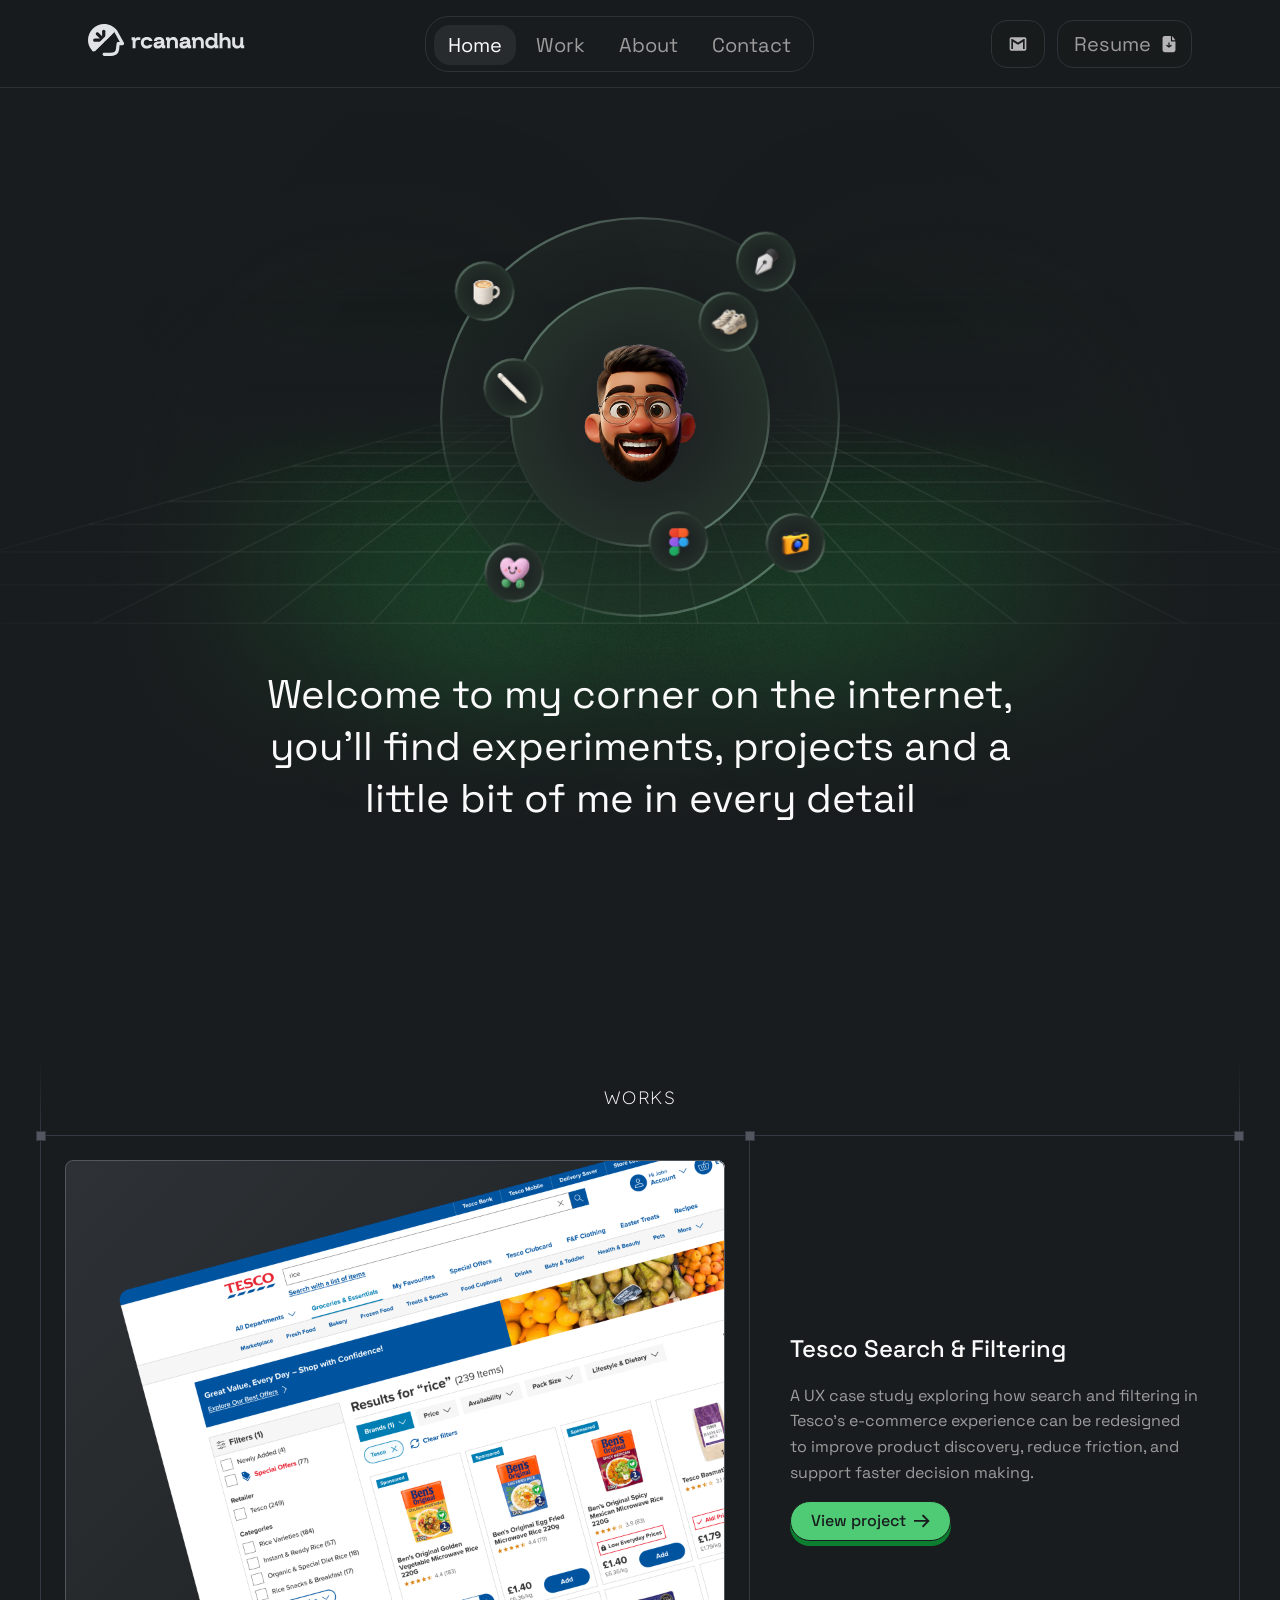
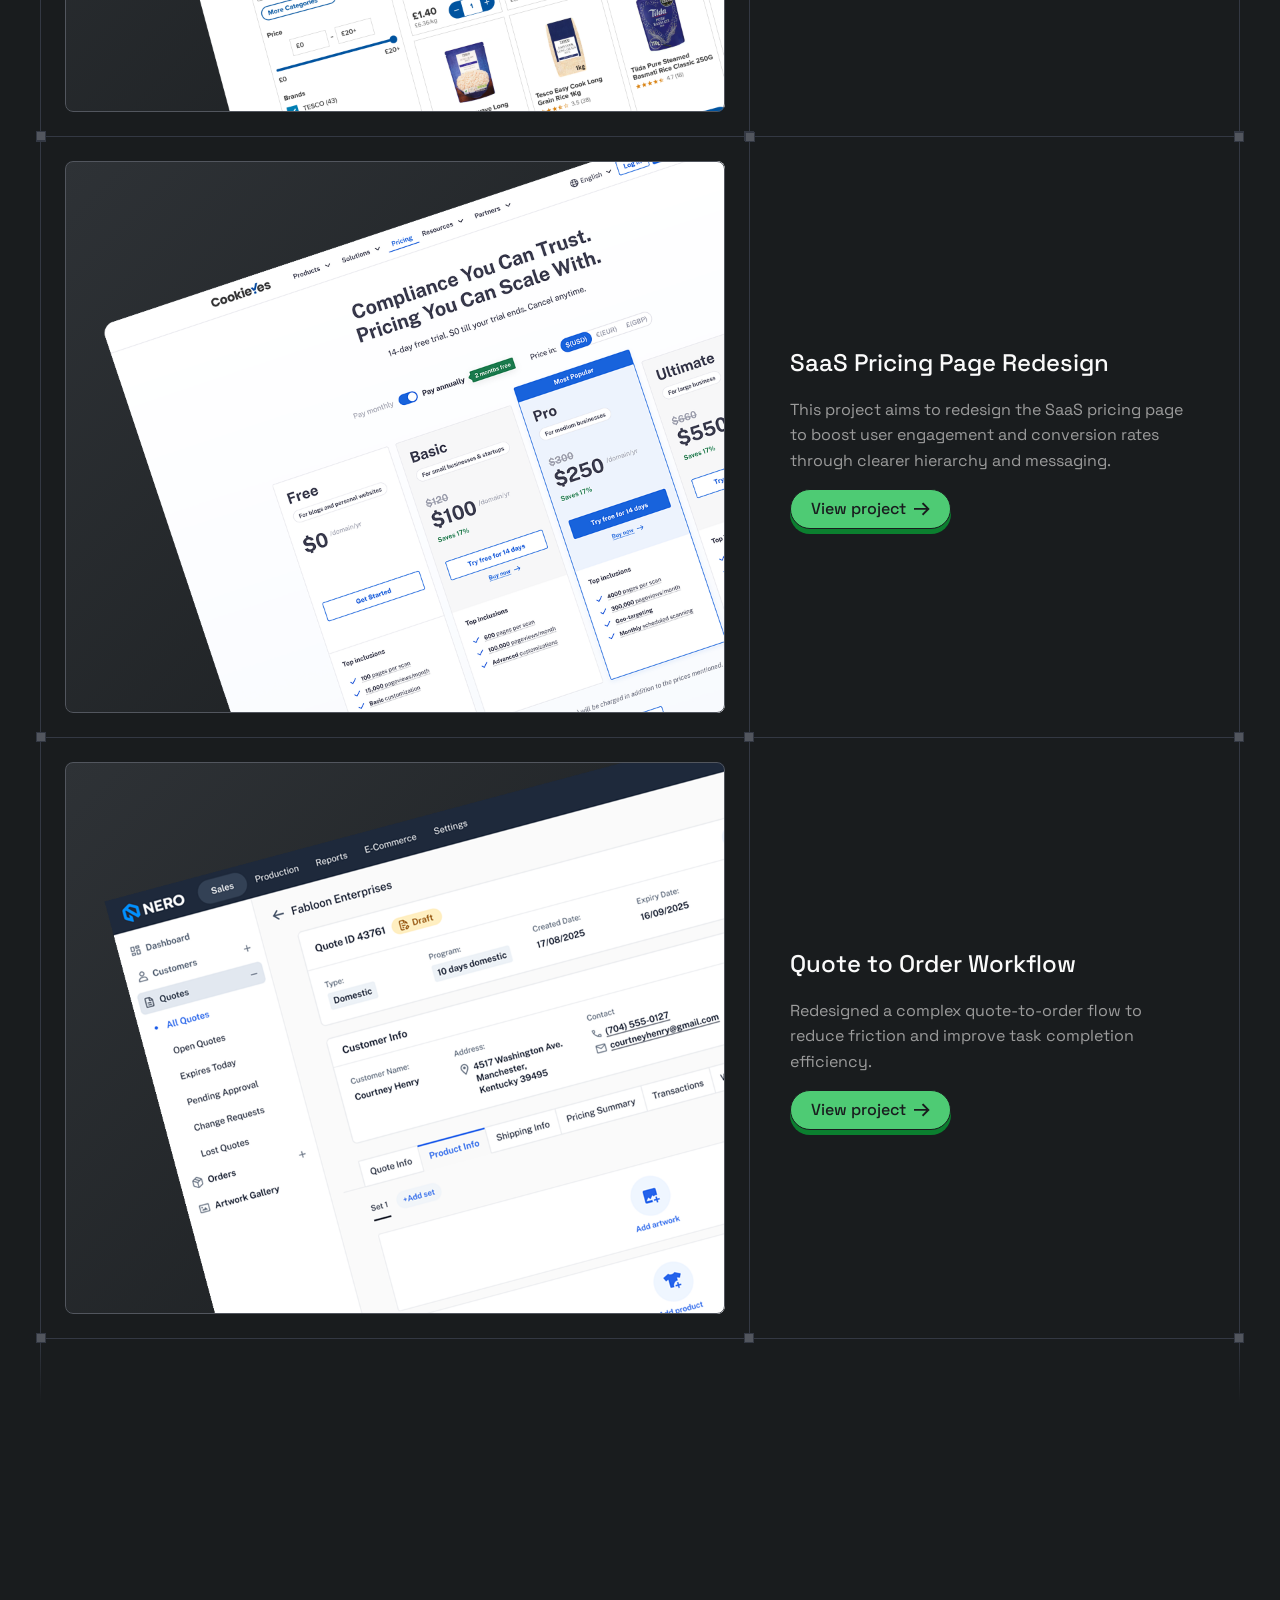
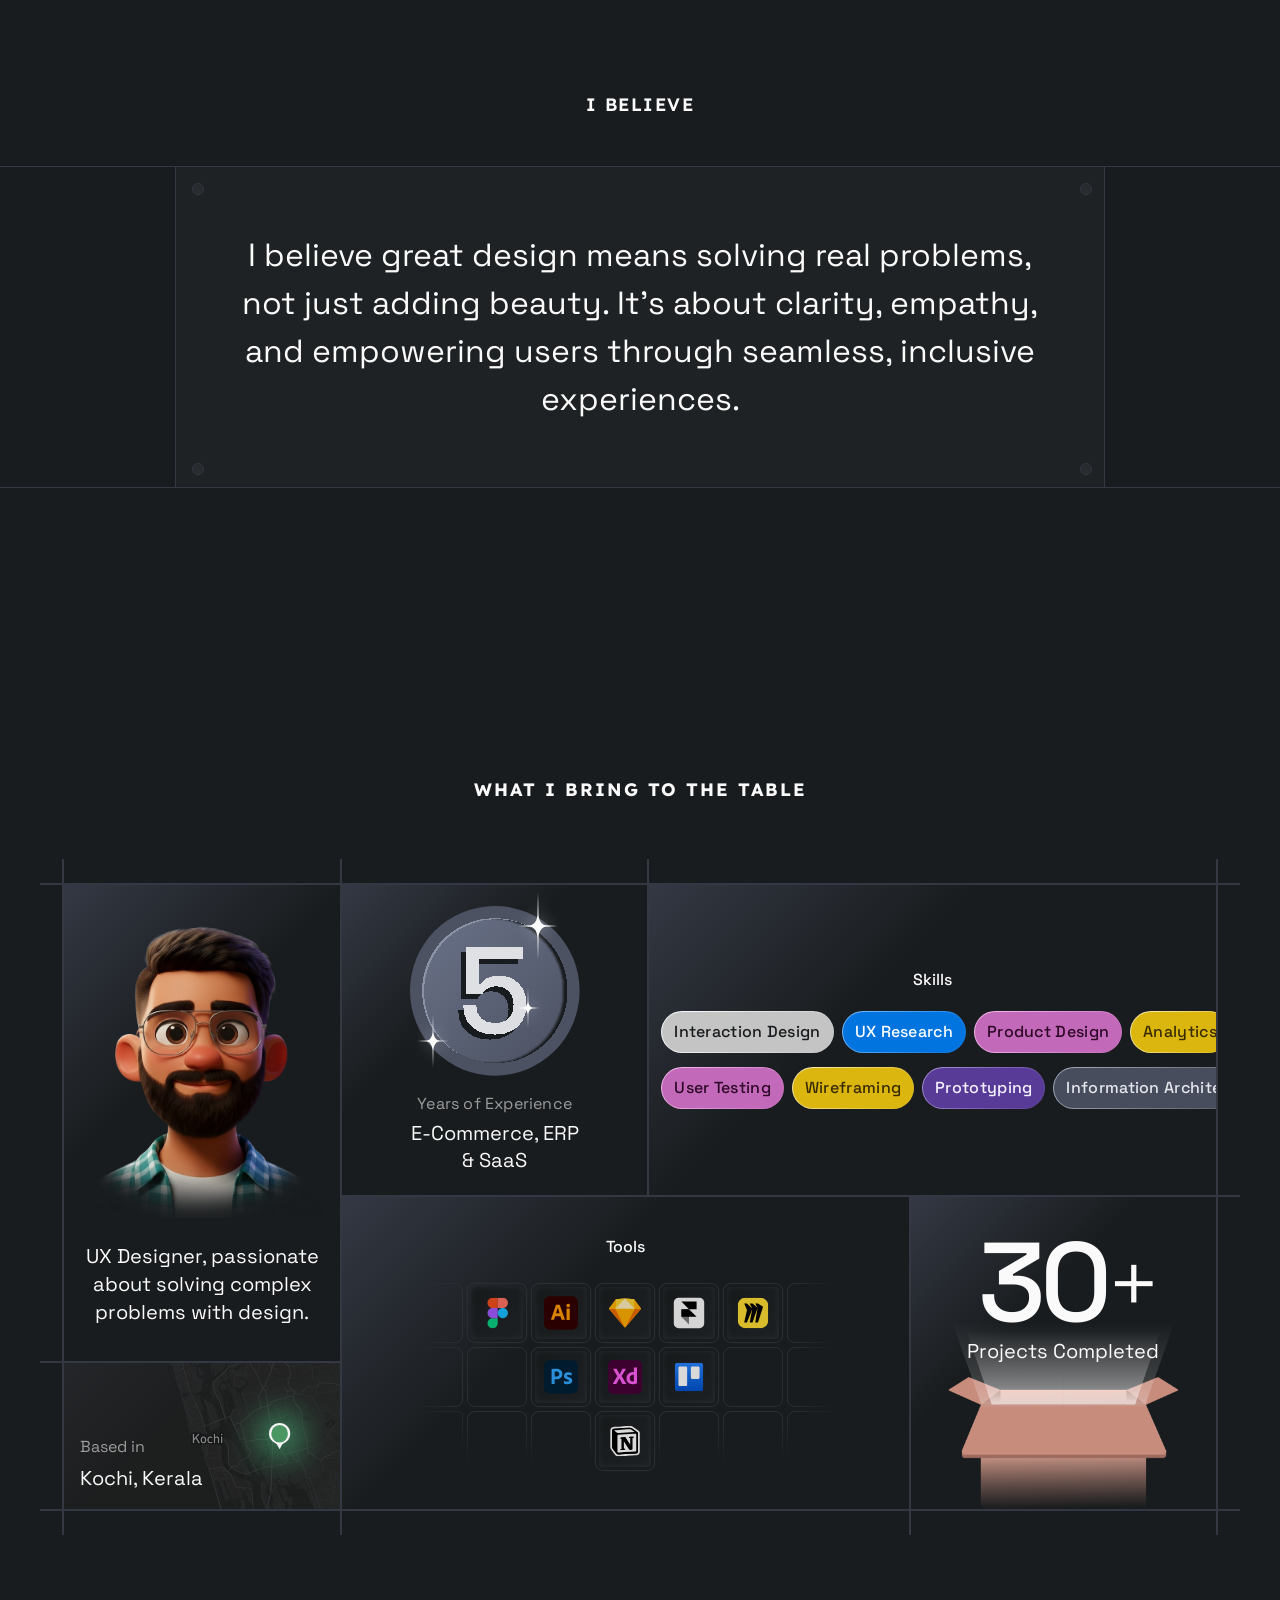
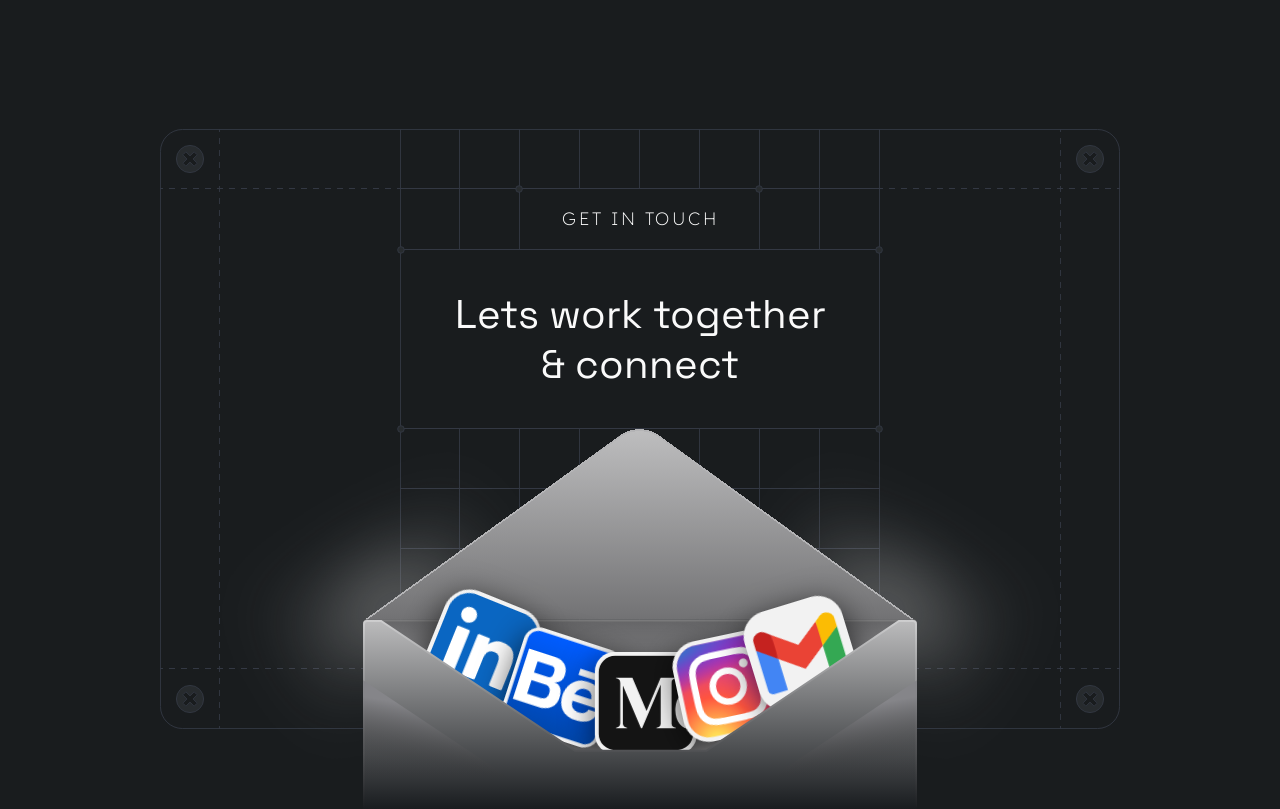
==== commit 7dae6c78: "project-tesco" ====
--- a/index.html
+++ b/index.html
@@ -202,6 +202,46 @@
         <!-- WORK ITEM -->
         <article class="work-item">
           <div class="work-frame">
+
+            <!-- Ornaments -->
+            <span class="ornament tl"></span>
+            <span class="ornament tr"></span>
+            <span class="ornament bl"></span>
+            <span class="ornament br"></span>
+            <span class="ornament top-middle"></span>
+
+            <!-- Media -->
+            <div class="work-media">
+              <div class="work-media-inner">
+                <div class="media-canvas">
+                  <img src="assets/images/work-tesco.png" alt="Tesco Search and Filtering UX Case Study">
+                </div>
+              </div>
+            </div>
+
+            <!-- Content -->
+            <div class="work-content">
+              <h3 class="work-card-title">Tesco Search & Filtering</h3>
+              <p class="work-card-desc">
+                A UX case study exploring how search and filtering in Tesco's e-commerce experience
+                can be redesigned to improve product discovery, reduce friction, and support faster
+                decision making.
+              </p>
+
+              <a href="project.html?project=tesco" class="work-card-button">
+                <span>View project</span>
+                <span class="arrow-icon">
+                  <img src="/assets/icons/right arrow.svg" alt="arrow icon">
+                </span>
+              </a>
+            </div>
+
+          </div>
+        </article>
+
+        <!-- WORK ITEM -->
+        <article class="work-item">
+          <div class="work-frame">
             <!-- Ornaments -->
             <span class="ornament tl"></span>
             <span class="ornament tr"></span>
@@ -226,7 +266,12 @@
                 This project aims to redesign the SaaS pricing page to boost user engagement
                 and conversion rates through clearer hierarchy and messaging.
               </p>
-              <a href="#" class="work-card-link">View project</a>
+              <a href="#" class="work-card-button">
+                <span>View project</span>
+                <span class="arrow-icon">
+                  <img src="/assets/icons/right arrow.svg" alt="arrow icon">
+                </span>
+              </a>
             </div>
           </div>
         </article>
@@ -255,7 +300,12 @@
                 Redesigned a complex quote-to-order flow to reduce friction and improve
                 task completion efficiency.
               </p>
-              <a href="#" class="work-card-link">View project</a>
+              <a href="#" class="work-card-button">
+                <span>View project</span>
+                <span class="arrow-icon">
+                  <img src="/assets/icons/right arrow.svg" alt="arrow icon">
+                </span>
+              </a>
             </div>
           </div>
         </article>
@@ -1055,37 +1105,37 @@
 
         <div class="contact-envelope-wrap">
 
-            <!-- Base -->
-            <img src="assets/svg/envelope-base.svg" class="contact-envelope-base" alt="" aria-hidden="true" />
-
-            <!-- Icons (inside envelope) -->
-            <div class="contact-icons">
-              <a href="https://linkedin.com/in/ananthurc" target="_blank" class="contact-icon icon-linkedin">
-                <img src="assets/svg/linkedin.svg" alt="LinkedIn">
-              </a>
-
-              <a href="https://behance.net/anandhurc" target="_blank" class="contact-icon icon-behance">
-                <img src="assets/svg/behance.svg" alt="Behance">
-              </a>
-
-              <a href="https://medium.com/@anandhu.r.c" target="_blank" class="contact-icon icon-medium">
-                <img src="assets/svg/medium.svg" alt="Medium">
-              </a>
-
-              <a href="https://www.instagram.com/rcanandhu" target="_blank" class="contact-icon icon-instagram">
-                <img src="assets/svg/instagram.svg" alt="Instagram">
-              </a>
-
-              <a href="mailto:anandhurc@gmail.com" class="contact-icon icon-gmail">
-                <img src="assets/svg/email.svg" alt="Email">
-              </a>
-            </div>
-
-            <!-- Flap ON TOP -->
-            <img src="assets/svg/envelope-flap.svg" class="contact-envelope-flap" alt="" aria-hidden="true" />
-
-          </div>
-          
+          <!-- Base -->
+          <img src="assets/svg/envelope-base.svg" class="contact-envelope-base" alt="" aria-hidden="true" />
+
+          <!-- Icons (inside envelope) -->
+          <div class="contact-icons">
+            <a href="https://linkedin.com/in/ananthurc" target="_blank" class="contact-icon icon-linkedin">
+              <img src="assets/svg/linkedin.svg" alt="LinkedIn">
+            </a>
+
+            <a href="https://behance.net/anandhurc" target="_blank" class="contact-icon icon-behance">
+              <img src="assets/svg/behance.svg" alt="Behance">
+            </a>
+
+            <a href="https://medium.com/@anandhu.r.c" target="_blank" class="contact-icon icon-medium">
+              <img src="assets/svg/medium.svg" alt="Medium">
+            </a>
+
+            <a href="https://www.instagram.com/rcanandhu" target="_blank" class="contact-icon icon-instagram">
+              <img src="assets/svg/instagram.svg" alt="Instagram">
+            </a>
+
+            <a href="mailto:anandhurc@gmail.com" class="contact-icon icon-gmail">
+              <img src="assets/svg/email.svg" alt="Email">
+            </a>
+          </div>
+
+          <!-- Flap ON TOP -->
+          <img src="assets/svg/envelope-flap.svg" class="contact-envelope-flap" alt="" aria-hidden="true" />
+
+        </div>
+
       </div>
 
     </section>
--- a/css/style.css
+++ b/css/style.css
@@ -186,6 +186,12 @@
 /* -------------------------
    GLOBALS
    ------------------------- */
+
+body {
+  scroll-behavior: smooth;
+  -webkit-font-smoothing: antialiased;
+}
+
 html,
 body {
   display: block;
@@ -202,6 +208,19 @@
   /* let height be content-driven */
   min-height: 0;
 
+}
+
+html,
+body {
+  height: auto;
+}
+
+html.lenis {
+  height: auto;
+}
+
+.lenis.lenis-smooth {
+  scroll-behavior: auto;
 }
 
 .container {
@@ -1157,6 +1176,10 @@
   gap: 16px;
 }
 
+.work-content:hover {
+  background: rgba(40, 46, 48, 0.2);
+}
+
 .work-card-title {
   font-size:
     clamp(20px,
@@ -1172,19 +1195,74 @@
   line-height: 1.6;
 }
 
-.work-card-link {
+.work-card-button {
+  text-decoration: none;
   align-self: flex-start;
   height: 40px;
   padding: 0 20px;
+  gap: 8px;
+
   display: inline-flex;
-  font-weight: 500;
   align-items: center;
   justify-content: center;
+
+  font-weight: 500;
+
   background: var(--color-accent);
   color: var(--color-accent-text);
+
   border-radius: 20px;
   border: 1.5px solid var(--color-accent-border);
+
   box-shadow: 0 5px 0 var(--color-accent-shadow);
+
+  transition: transform 0.15s ease,
+    box-shadow 0.15s ease;
+}
+
+
+/* HOVER — RAISED EFFECT */
+
+.work-card-button:hover {
+
+  transform: translateY(-3px);
+
+  box-shadow: 0 8px 0 var(--color-accent-shadow);
+
+}
+
+
+/* CLICK — PRESS EFFECT */
+
+.work-card-button:active {
+
+  transform: translateY(2px);
+
+  box-shadow: 0 2px 0 var(--color-accent-shadow);
+
+}
+
+/* ARROW */
+
+.arrow-icon {
+  display: flex;
+  align-items: center;
+  transition: transform 0.2s ease;
+}
+
+.arrow-icon img {
+  width: 18px;
+  height: 18px;
+}
+
+.work-card-button:hover .arrow-icon,
+.next-project-button:hover .arrow-icon {
+  transform: translateX(4px);
+}
+
+.work-card-button:hover {
+  transform: translateY(-2px);
+  box-shadow: 0 7px 0 var(--color-accent-shadow);
 }
 
 /* ---------- END BORDER ---------- */
@@ -1240,7 +1318,7 @@
     padding: 96px 0;
   }
 
-  .work-card-link {
+  .work-card-button {
     align-self: stretch;
   }
 
@@ -3982,8 +4060,10 @@
 
 @media (min-width: 1024px) {
   .contact-header {
-    transform: translateY(-26px); /* moves header up */
-    gap: 32px;                    /* stable desktop gap */
+    transform: translateY(-26px);
+    /* moves header up */
+    gap: 32px;
+    /* stable desktop gap */
   }
 }
 
@@ -4256,4 +4336,1196 @@
   width: 0 !important;
   height: 0 !important;
   display: none !important;
+}
+
+
+
+/* ==========================================
+   PROJECT PAGE SYSTEM (STACKED VERSION)
+========================================== */
+
+.project-page {
+  padding-top: calc(var(--header-height) + 16px);
+}
+
+.project-page .container {
+  max-width: 1100px;
+  margin: 0 auto;
+}
+
+/* ------------------------------------------
+   SECTION STRUCTURE
+------------------------------------------ */
+
+.project-section {
+  padding: clamp(32px, 5vw, 64px) 0;
+}
+
+/* ========================================
+CASE STUDY SCROLL PROGRESS
+======================================== */
+
+.case-progress {
+  position: fixed;
+  top: var(--header-height);
+  left: 0;
+  width: 100%;
+  height: 2px;
+  z-index: 9999;
+  pointer-events: none;
+}
+
+.case-progress-bar {
+  height: 100%;
+  width: 0%;
+  background: var(--color-accent);
+  transition: width 0.15s ease-out;
+}
+
+/* ==============================
+   BACK TO PROJECTS
+============================== */
+
+.project-back {
+  margin-bottom: 24px;
+}
+
+.back-projects-link {
+  display: inline-flex;
+  align-items: center;
+  gap: 12px;
+  text-decoration: none;
+}
+
+/* circular icon */
+
+.back-icon {
+  width: 36px;
+  height: 36px;
+  border-radius: 50%;
+  background: var(--neutral-800);
+  display: flex;
+  align-items: center;
+  justify-content: center;
+}
+
+.back-icon img {
+  width: 18px;
+  height: 18px;
+  display: block;
+  /* fixes baseline shift */
+}
+
+/* text */
+
+.back-text {
+  font-size: clamp(14px, 1.2vw, 16px);
+  color: var(--color-text-primary);
+  text-decoration: underline;
+  line-height: 1;
+  /* keeps text vertically centered */
+}
+
+/* hover */
+
+.back-projects-link:hover .back-icon {
+  background: var(--color-surface);
+}
+
+/* ------------------------------------------
+   FRAME SYSTEM
+------------------------------------------ */
+
+.project-frame {
+  background: var(--color-surface);
+  border-radius: 0;
+  /* no rounded corners */
+  opacity: 0;
+  transform: translateY(20px);
+  transition: opacity 0.7s ease, transform 0.7s ease;
+}
+
+
+.project-frame.visible {
+  opacity: 1;
+  transform: translateY(0);
+}
+
+/* Remove double borders between stacked sections */
+.project-section+.project-section .project-frame {
+  border-top: none;
+}
+
+/* ==========================================
+   STAGGERED REVEAL
+========================================== */
+
+.project-frame>* {
+  opacity: 0;
+  transform: translateY(16px);
+  transition: opacity 0.5s ease, transform 0.5s ease;
+}
+
+.project-frame.visible>* {
+  opacity: 1;
+  transform: translateY(0);
+}
+
+/* stagger timing */
+
+.project-frame.visible>*:nth-child(1) {
+  transition-delay: 0.05s;
+}
+
+.project-frame.visible>*:nth-child(2) {
+  transition-delay: 0.1s;
+}
+
+.project-frame.visible>*:nth-child(3) {
+  transition-delay: 0.15s;
+}
+
+.project-frame.visible>*:nth-child(4) {
+  transition-delay: 0.2s;
+}
+
+.project-frame.visible>*:nth-child(5) {
+  transition-delay: 0.25s;
+}
+
+
+/* ==========================================
+CASE STUDY NAVIGATION
+========================================== */
+
+.case-nav {
+  position: fixed;
+  right: 48px;
+  top: 50%;
+  transform: translateY(-50%);
+
+  display: flex;
+  flex-direction: column;
+  gap: 14px;
+
+  font-size: 14px;
+}
+
+/* link */
+
+.case-nav a {
+  display: flex;
+  align-items: center;
+  gap: 8px;
+
+  text-decoration: none;
+  color: var(--color-text-secondary);
+  opacity: 0.45;
+
+  transition: opacity 0.2s ease;
+}
+
+/* hover */
+
+.case-nav a:hover {
+  opacity: 1;
+}
+
+/* dot */
+
+.case-nav a::before {
+  content: "";
+  width: 6px;
+  height: 6px;
+  border-radius: 50%;
+  background: var(--color-text-secondary);
+  opacity: 0.4;
+
+  transition: all 0.2s ease;
+}
+
+/* active */
+
+.case-nav a.active {
+  color: var(--color-text-primary);
+  opacity: 1;
+}
+
+.case-nav a.active::before {
+  background: var(--color-accent);
+  opacity: 1;
+  transform: scale(1.4);
+}
+
+@media (max-width: 1100px) {
+  .case-nav {
+    display: none;
+  }
+}
+
+/* ------------------------------------------
+   SECTION TITLES
+------------------------------------------ */
+
+.project-section-title {
+  font-size: clamp(20px, 2.2vw, 28px);
+  font-weight: 500;
+  margin-bottom: 24px;
+}
+
+.project-section-title.center {
+  text-align: left;
+}
+
+/* ==========================================
+READING WIDTH
+========================================== */
+
+.reading-width {
+  max-width: 640px;
+}
+
+/* ==========================================
+   HERO TYPOGRAPHY
+========================================== */
+
+.project-title {
+  font-size: clamp(22px, 3vw, 40px);
+  font-weight: 500;
+}
+
+.project-meta-row {
+  display: flex;
+  align-items: center;
+  margin-top: 12px;
+  margin-bottom: clamp(16px, 1.6vw, 32px);
+}
+
+/* Description on left */
+.project-description {
+  font-size: clamp(16px, 1.4vw, 20px);
+  font-weight: 400;
+  line-height: 1.6;
+  color: var(--color-text-secondary);
+}
+
+/* Push product name to right */
+.project-product-name {
+  margin-left: auto;
+  /* THIS pushes it fully right */
+  font-size: clamp(14px, 1.2vw, 18px);
+  font-weight: 100;
+  color: var(--color-text-secondary);
+  position: relative;
+  padding-left: 24px;
+}
+
+.case-reading-time {
+  margin-left: auto;
+  font-size: clamp(14px, 1.2vw, 18px);
+  color: var(--color-text-secondary);
+  margin-top: 4px;
+  display: block;
+}
+
+/* ------------------------------------------
+   MEDIA
+------------------------------------------ */
+.project-hero-media {
+  width: 100%;
+  height: 420px; /* or whatever your hero height is */
+  overflow: hidden;
+}
+
+.project-hero-media img {
+  width: 100%;
+  height: 100%;
+  object-fit: contain;
+}
+
+/* ==========================================
+   OVERVIEW GRID
+========================================== */
+
+.overview-grid {
+  display: grid;
+  grid-template-columns: 1.35fr 0.65fr;
+  gap: clamp(32px, 4vw, 64px);
+  margin-bottom: 32px;
+}
+
+/* stack items inside left column */
+
+.overview-left {
+  display: flex;
+  flex-direction: column;
+  gap: clamp(24px, 3vw, 32px);
+}
+
+.overview-intro p {
+  max-width: 60ch;
+}
+
+.project-text {
+  color: var(--color-text-secondary);
+  font-weight: 300;
+  font-size: clamp(16px, 1.2vw, 18px);
+  line-height: 1.75;
+}
+
+/* ==========================================
+   KEY CHALLENGE
+========================================== */
+
+.project-key-challenge {
+  align-self: start;
+  padding: clamp(16px, 2vw, 24px);
+  background: var(--color-card);
+  border-left: 3px solid var(--color-accent);
+  margin-top: clamp(8px, 1vw, 12px);
+}
+
+.key-challenge-label {
+  display: block;
+  font-size: 16px;
+  color: var(--color-text-secondary);
+  margin-bottom: 8px;
+}
+
+.key-challenge-text {
+  font-size: clamp(18px, 1.2vw, 20px);
+  line-height: 1.6;
+  color: var(--color-text-primary);
+  font-weight: 400;
+}
+
+/* ==========================================
+   META CARD
+========================================== */
+
+.project-meta-card {
+  border: 1px solid var(--color-border);
+  align-self: start;
+}
+
+.meta-item {
+  background: var(--color-card);
+  padding: clamp(16px, 2vw, 20px) clamp(16px, 2.5vw, 24px);
+}
+
+.meta-item:not(:last-child) {
+  border-bottom: 1px solid var(--color-border);
+}
+
+.meta-item span {
+  display: block;
+  font-size: clamp(13px, 0.8vw, 14px);
+  color: var(--color-text-secondary);
+  margin-bottom: 6px;
+}
+
+.meta-item strong {
+  font-size: clamp(14px, 0.9vw, 16px);
+  font-weight: 400;
+  color: var(--color-text-primary);
+}
+
+.meta-item:hover {
+  background: rgba(40, 46, 48, 0.5);
+}
+
+/* ==========================================
+   RESPONSIVE
+========================================== */
+
+@media (max-width: 767px) {
+
+  .overview-grid {
+    grid-template-columns: 1fr;
+  }
+
+}
+
+/* ==========================================
+   PROJECT SUMMARY
+========================================== */
+
+.project-summary {
+  display: grid;
+  grid-template-columns: repeat(3, 1fr);
+  border: 1px solid var(--color-border);
+}
+
+.summary-item {
+  background: var(--color-card);
+  padding: clamp(24px, 3vw, 40px);
+}
+
+.summary-item:hover {
+  background: rgba(40, 46, 48, 0.5);
+}
+
+/* vertical dividers */
+
+.summary-item:not(:last-child) {
+  border-right: 1px solid var(--color-border);
+}
+
+.summary-item img {
+  width: clamp(28px, 2vw, 40px);
+  height: clamp(28px, 2vw, 40px);
+  margin-bottom: 12px;
+  opacity: 0.9;
+}
+
+.summary-item h3 {
+  font-size: clamp(16px, 1.1vw, 18px);
+  margin-bottom: 16px;
+  font-weight: 500;
+}
+
+.summary-item p {
+  font-size: clamp(16px, 1.1vw, 18px);
+  line-height: 1.7;
+  color: var(--color-text-secondary);
+  font-weight: 300;
+}
+
+
+/* ==========================================
+   RESPONSIVE
+========================================== */
+
+@media (max-width: 767px) {
+
+  .project-summary {
+    grid-template-columns: 1fr;
+  }
+
+  .summary-item:not(:last-child) {
+    border-right: none;
+    border-bottom: 1px solid var(--color-border);
+  }
+
+}
+
+/* ==========================================
+   PROBLEM IN DETAIL
+========================================== */
+
+.problem-list {
+  display: flex;
+  flex-direction: column;
+  grid-template-columns: 1fr 1fr;
+  gap: clamp(48px,6vw,80px);
+  margin-top: clamp(24px, 3vw, 40px);
+}
+
+.problem-item {
+  display: flex;
+  flex-direction: column;
+  gap: clamp(32px,4vw,48px);
+  align-items: start;
+}
+
+.body-text {
+  font-size: clamp(16px, 1.2vw, 18px);
+  line-height: 1.75;
+  font-weight: 300;
+  color: var(--color-text-secondary);
+  max-width: 60ch;
+}
+
+.problem-text h3 {
+  font-size: clamp(16px, 1.2vw, 20px);
+  margin-bottom: 8px;
+  font-weight: 500;
+}
+
+.problem-text p {
+  font-size: clamp(16px, 1.1vw, 18px);
+  color: var(--color-text-secondary);
+  line-height: 1.7;
+  font-weight: 300;
+  max-width: 60ch;
+}
+
+/* image placeholder */
+
+.problem-media {
+  height: 100%;
+
+  width: 100%;        /* or set a fixed/max width if needed */
+  overflow: hidden;   /* prevents image from expanding container */
+}
+
+.problem-media img {
+  width: 100%;
+  height: 100%;
+  object-fit: cover; /* fills completely */
+  display: block;
+}
+
+.project-section > .container > .project-frame > .body-text:first-of-type {
+  margin-bottom: 48px;
+}
+
+#problem .reading-width{
+  margin-bottom: clamp(32px,5vw,64px);
+}
+
+/* responsive */
+
+@media (max-width: 767px) {
+
+  .problem-item {
+    grid-template-columns: 1fr;
+  }
+
+}
+
+/* ==========================================
+   GOALS & CONSTRAINTS
+========================================== */
+
+.goals-constraints {
+  display: grid;
+  grid-template-columns: 1fr 1fr;
+  border: 1px solid var(--color-border);
+  margin-top: clamp(24px, 4vw, 56px);
+}
+
+.goals-column,
+.constraints-column {
+  background: var(--color-card);
+  padding: clamp(16px, 2vw, 24px) clamp(16px, 3vw, 32px);
+}
+
+.goals-column:hover,
+.constraints-column:hover {
+  background: rgba(40, 46, 48, 0.5);
+}
+
+.goals-column {
+  border-right: 1px solid var(--color-border);
+}
+
+.goals-column h3,
+.constraints-column h3 {
+  font-size: clamp(16px, 1.1vw, 18px);
+  font-weight: 500;
+  margin-bottom: clamp(16px, 2vw, 24px);
+}
+
+/* Lists */
+
+.goals-list,
+.constraints-list {
+  list-style: none;
+  padding: 0;
+  margin: 0;
+  display: flex;
+  flex-direction: column;
+  gap: clamp(16px, 2vw, 24px);
+}
+
+.goals-list li,
+.constraints-list li {
+  display: flex;
+  align-items: flex-start;
+  gap: 12px;
+}
+
+.goals-list img,
+.constraints-list img {
+  width: clamp(20px, 2vw, 24px);
+  margin-top: 2px;
+}
+
+.goals-list span,
+.constraints-list span {
+  font-size: clamp(16px, 1.1vw, 18px);
+  line-height: 1.7;
+  font-weight: 100;
+  color: var(--color-text-secondary);
+}
+
+/* ==========================================
+   RESPONSIVE
+========================================== */
+
+@media (max-width: 767px) {
+
+  .goals-constraints {
+    grid-template-columns: 1fr;
+  }
+
+  .goals-column {
+    border-right: none;
+    border-bottom: 1px solid var(--color-border);
+  }
+
+}
+
+/* ==========================================
+   RESEARCH GRID
+========================================== */
+
+.research-grid {
+  gap: clamp(24px, 4vw, 64px);
+  margin-top: clamp(24px, 4vw, 40px);
+}
+
+.research-item h3 {
+  font-size: clamp(16px, 1.2vw, 20px);
+  font-weight: 500;
+  margin-bottom: 6px;
+}
+
+.research-media {
+  margin-top: clamp(16px, 3vw, 32px);
+}
+
+.research-media img {
+  width: 100%;
+  height: auto;
+  display: block;
+}
+
+/* full width item */
+
+.research-item-wide {
+  grid-column: span 2;
+}
+
+/* ==========================================
+   RESEARCH POINTS
+========================================== */
+
+.research-item {
+  margin-bottom: clamp(24px, 4vw, 64px);
+}
+
+.research-point {
+  display: grid;
+  grid-template-columns: 40px 1fr;
+  gap: 8px;
+}
+
+.research-point:first-of-type {
+  margin-top: 32px;
+}
+
+.research-point:not(:last-child) {
+  margin-bottom: clamp(12px, 1.5vw, 20px);
+}
+
+.research-number {
+  font-size: clamp(16px, 1.4vw, 20px);
+  color: var(--color-text-tertiary);
+  width: 40px;
+  font-variant-numeric: tabular-nums;
+  font-weight: 500;
+}
+
+/* ==========================================
+   RESEARCH IMAGE CAPTION
+========================================== */
+
+.research-caption {
+  margin-top: 12px;
+  text-align: center;
+
+  font-size: 14px;
+  color: var(--color-text-secondary);
+  opacity: 0.8;
+}
+
+/* ==========================================
+   KEY FINDINGS
+========================================== */
+
+.research-findings {
+  margin-top: clamp(24px, 4vw, 64px);
+  border: 1px solid var(--color-border);
+  background: var(--color-card);
+  padding: clamp(16px, 2vw, 24px) clamp(16px, 3vw, 32px);
+  display: flex;
+  flex-direction: column;
+  gap: clamp(16px, 2vw, 20px);
+}
+
+.research-findings:hover {
+  background: rgba(40, 46, 48, 0.5);
+}
+
+.research-findings h3 {
+  font-size: clamp(16px, 1.1vw, 18px);
+  font-weight: 500;
+  margin-bottom: clamp(16px, 2vw, 20px);
+}
+
+.finding {
+  display: grid;
+  grid-template-columns: 40px 1fr;
+  gap: 8px;
+}
+
+.finding span {
+  font-size: clamp(16px, 1.4vw, 20px);
+  color: var(--color-text-tertiary);
+  width: 40px;
+  font-variant-numeric: tabular-nums;
+  font-weight: 500;
+}
+
+/* ==========================================
+   RESPONSIVE
+========================================== */
+
+@media (max-width: 767px) {
+
+  .research-grid {
+    grid-template-columns: 1fr;
+  }
+
+  .research-item-wide {
+    grid-column: auto;
+  }
+
+}
+
+/* ========================================
+   FINAL SOLUTION SECTION
+======================================== */
+
+.solution-point {
+  display: grid;
+  grid-template-columns: 40px 1fr;
+  gap: 8px;
+}
+
+.solution-point {
+  margin-top: 24px;
+}
+
+.solution-point + .solution-point {
+  margin-top: clamp(12px, 1.5vw, 20px);
+}
+
+.solution-point:not(:last-child) {
+  margin-bottom: clamp(12px, 1.5vw, 20px);
+}
+
+.solution-number {
+  font-size: clamp(16px, 1.4vw, 20px);
+  color: var(--color-text-tertiary);
+  width: 40px;
+  font-variant-numeric: tabular-nums;
+  font-weight: 500;
+}
+
+/* COLUMN STRUCTURE */
+
+.solution-grid {
+  gap: 32px;
+  margin-top: clamp(40px, 4vw, 64px);
+}
+
+.solution-item {
+  display: flex;
+  flex-direction: column;
+  height: 100%;
+}
+
+/* TITLE */
+
+.solution-item h3 {
+  font-size: clamp(16px, 1.2vw, 20px);
+  font-weight: 500;
+  margin-bottom: clamp(6px, 1vw, 8px);
+}
+
+
+/* DESCRIPTION */
+
+.solution-item .body-text {
+  margin-bottom: clamp(8px, 1vw, 12px);
+}
+
+
+/* IMPACT BLOCK */
+
+.solution-impact {
+  border-left: 3px solid var(--color-accent);
+  padding-left: 16px;
+
+  display: flex;
+  flex-direction: column;
+  gap: 6px;
+}
+
+/* Impact label */
+
+.impact-label {
+  font-size: clamp(14px, 1vw, 16px);
+  opacity: 0.7;
+  font-weight: 100;
+}
+
+/* Impact text */
+
+.impact-text {
+  font-size: clamp(16px, 1.2vw, 18px);
+  line-height: 1.6;
+  font-weight: 400;
+  max-width: 60ch;
+}
+
+
+/* MEDIA */
+
+.solution-media {
+  margin-top: clamp(16px, 3vw, 40px);
+  display: grid;
+  grid-template-columns: 1fr 1fr; /* KEY LINE */
+  gap: 24px;
+}
+
+.comparison-item img {
+  width: 100%;
+  height: auto;
+  display: block;
+}
+
+/* BEFORE */
+.before-label {
+  text-align: center;
+  font-weight: 500;
+  color:  rgba(230, 184, 106, 1);
+  margin-bottom: 16px;
+}
+
+/* AFTER */
+.after-label {
+  text-align: center;
+  font-weight: 500;
+  color:  rgba(126, 223, 165, 1);
+  margin-bottom: 16px;
+}
+
+.comparison-caption.center {
+  margin-top: 16px;
+  text-align: center;
+  color: var(--color-text-secondary);
+  margin-bottom: clamp(16px, 4vw, 56px);
+}
+
+@media (max-width: 767px) {
+
+  .solution-media {
+    grid-template-columns: 1fr;
+  }
+
+}
+
+/* ========================================
+IMPACT SECTION
+======================================== */
+
+.impact-grid {
+  display: grid;
+  grid-template-columns: repeat(4, 1fr);
+
+  margin-top: clamp(32px, 4vw, 32px);
+
+  border: 1px solid var(--color-border);
+  background: linear-gradient(180deg,
+      rgba(255, 255, 255, 0.02),
+      rgba(255, 255, 255, 0));
+}
+
+/* ITEMS */
+
+.impact-item {
+  display: flex;
+  flex-direction: column;
+  align-items: center;
+  justify-content: center;
+  min-height: 200px;
+
+  padding: clamp(40px, 4vw, 64px) clamp(24px, 3vw, 40px);
+
+  text-align: center;
+}
+
+.impact-item:hover {
+  background: rgba(40, 46, 48, 0.5);
+}
+
+/* VERTICAL DIVIDERS */
+
+.impact-item:not(:last-child) {
+  border-right: 1px solid var(--color-border);
+}
+
+
+/* NUMBER */
+
+.impact-number {
+  font-size: clamp(48px, 6vw, 72px);
+  font-weight: 400;
+}
+
+
+/* LABEL */
+
+.impact-label {
+  max-width: 140px;
+  margin-top: 12px;
+  opacity: 0.7;
+  font-size: clamp(14px, 1vw, 16px);
+}
+
+/* ==========================================
+   IMPACT NOTE
+========================================== */
+
+.impact-source {
+  margin-top: clamp(16px, 2vw, 24px);
+  text-align: center;
+}
+
+.impact-note {
+  max-width: 600px;
+  margin: 0 auto;
+  font-size: 14px;
+  line-height: 1.6;
+  color: var(--color-text-secondary);
+  opacity: 0.65;
+}
+
+/* ==============================
+IMPACT RESPONSIVE
+============================== */
+
+@media (max-width: 767px) {
+
+  .impact-grid {
+    grid-template-columns: repeat(2, 1fr);
+  }
+
+  .impact-item:nth-child(2n) {
+    border-right: none;
+  }
+
+  .impact-item:nth-child(-n+2) {
+    border-bottom: 1px solid var(--color-border);
+  }
+
+}
+
+/* ========================================
+ITERATIONS & LESSONS
+======================================== */
+
+.reflection-grid {
+  display: grid;
+  grid-template-columns: 1fr 1fr;
+  margin-top: clamp(32px, 4vw, 48px);
+  border: 1px solid var(--color-border);
+}
+
+/* CARD */
+
+.reflection-item {
+  background: var(--color-card);
+  padding: clamp(16px, 4vw, 32px) clamp(16px, 3vw, 32px);
+
+  display: flex;
+  flex-direction: column;
+  gap: 20px;
+}
+
+.reflection-item:hover {
+  background: rgba(40, 46, 48, 0.5);
+}
+
+/* CENTER DIVIDER */
+
+.reflection-item:first-child {
+  border-right: 1px solid var(--color-border);
+}
+
+/* ICON */
+
+.reflection-icon {
+  width: 36px;
+  height: 36px;
+  display: flex;
+  align-items: center;
+}
+
+.reflection-icon img,
+.reflection-icon svg {
+  width: 100%;
+  height: 100%;
+  opacity: 0.7;
+}
+
+/* TITLE */
+
+.reflection-title {
+  font-size: clamp(16px, 1.1vw, 18px);
+  font-weight: 500;
+}
+
+/* NUMBERED ITEMS */
+
+.reflection-point {
+  display: grid;
+  grid-template-columns: 40px 1fr;
+  gap: 8px;
+}
+
+.reflection-point:not(:last-child) {
+  margin-bottom: clamp(12px, 1.5vw, 20px);
+}
+
+.reflection-number {
+  font-size: clamp(16px, 1.4vw, 20px);
+  color: var(--color-text-tertiary);
+  width: 40px;
+  font-variant-numeric: tabular-nums;
+  font-weight: 500;
+}
+
+.reflection-point p {
+  font-size: clamp(16px, 1.1vw, 18px);
+  line-height: 1.7;
+  font-weight: 100;
+  color: var(--color-text-secondary);
+  margin: 0;
+}
+
+/* RESPONSIVE */
+
+@media (max-width: 767px) {
+
+  .reflection-grid {
+    grid-template-columns: 1fr;
+  }
+
+  .reflection-item:first-child {
+    border-right: none;
+    border-bottom: 1px solid var(--color-border);
+  }
+
+}
+
+/* ================================
+NEXT PROJECT SECTION
+================================ */
+
+.next-project {
+  margin-top: clamp(64px, 8vw, 120px);
+}
+
+.next-project-card {
+
+  text-align: center;
+
+  padding:
+    clamp(48px, 6vw, 80px) clamp(24px, 4vw, 40px);
+
+  background: linear-gradient(120deg,
+      rgba(255, 255, 255, 0.03),
+      rgba(255, 255, 255, 0.01));
+}
+
+
+/* LABEL */
+
+.next-project-label {
+  color: var(--color-text-secondary);
+  font-size: 16px;
+  font-weight: 400;
+
+  display: block;
+  margin-bottom: 8px;
+}
+
+
+/* TITLE */
+
+.next-project-title {
+
+  font-size: clamp(28px, 3vw, 36px);
+  font-weight: 500;
+
+  margin-bottom: clamp(20px, 3vw, 28px);
+}
+
+
+/* BUTTON */
+
+.next-project-button {
+  height: 40px;
+  padding: 0 20px;
+
+  display: inline-flex;
+  align-items: center;
+  justify-content: center;
+  gap: 8px;
+
+  font-weight: 500;
+
+  background: var(--color-accent);
+  color: var(--color-accent-text);
+
+  border-radius: 20px;
+  border: 1.5px solid var(--color-accent-border);
+
+  box-shadow: 0 5px 0 var(--color-accent-shadow);
+
+  text-decoration: none;
+
+  transition: transform 0.15s ease,
+    box-shadow 0.15s ease,
+    filter 0.15s ease;
+}
+
+
+/* RAISED HOVER */
+
+.next-project-button:hover {
+  transform: translateY(-3px);
+  box-shadow: 0 8px 0 var(--color-accent-shadow);
+  filter: brightness(1.05);
+}
+
+
+/* PRESSED STATE */
+
+.next-project-button:active {
+  transform: translateY(2px);
+  box-shadow: 0 2px 0 var(--color-accent-shadow);
+}
+
+.arrow-icon {
+  display: flex;
+  align-items: center;
+}
+
+.arrow-icon img {
+  width: 16px;
+  height: 16px;
+}
+
+.next-project-button:hover .arrow-icon {
+  transform: translateX(4px);
+}
+
+.arrow-icon {
+  transition: transform 0.2s ease;
 }
